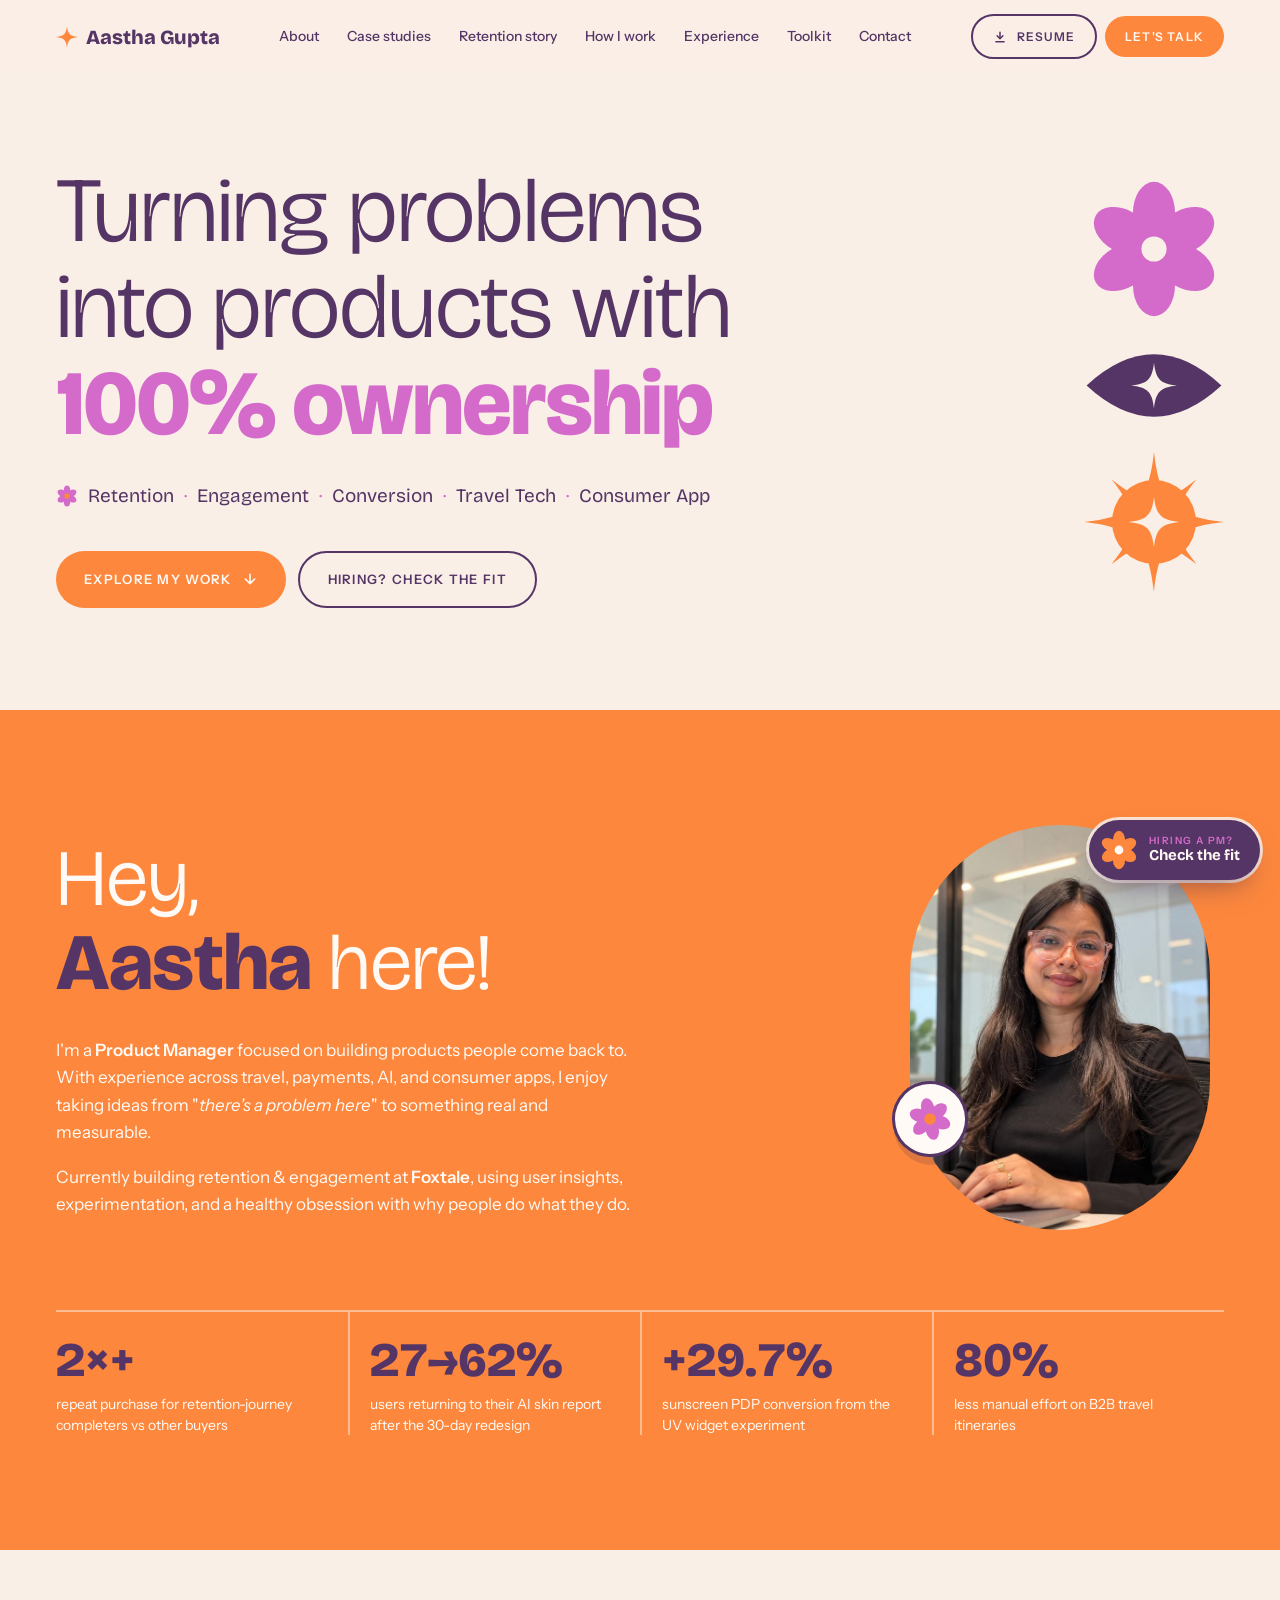
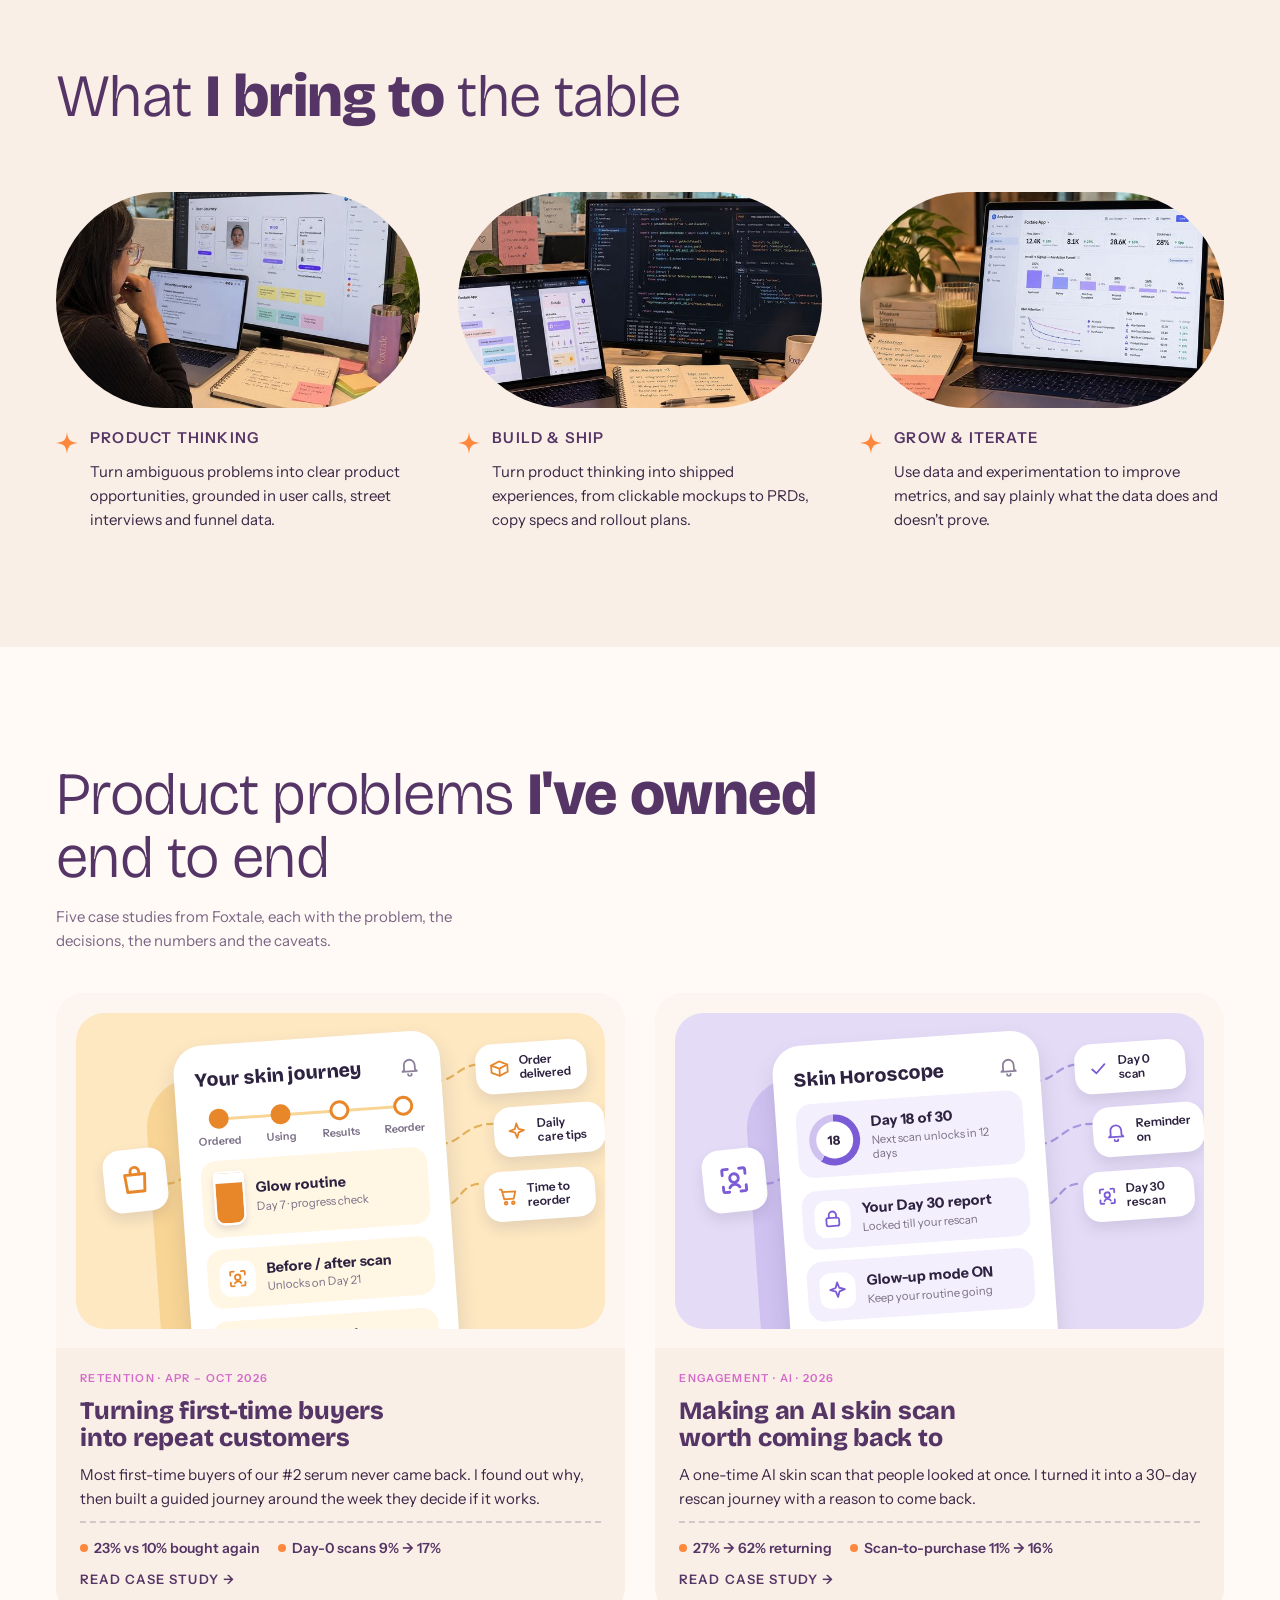
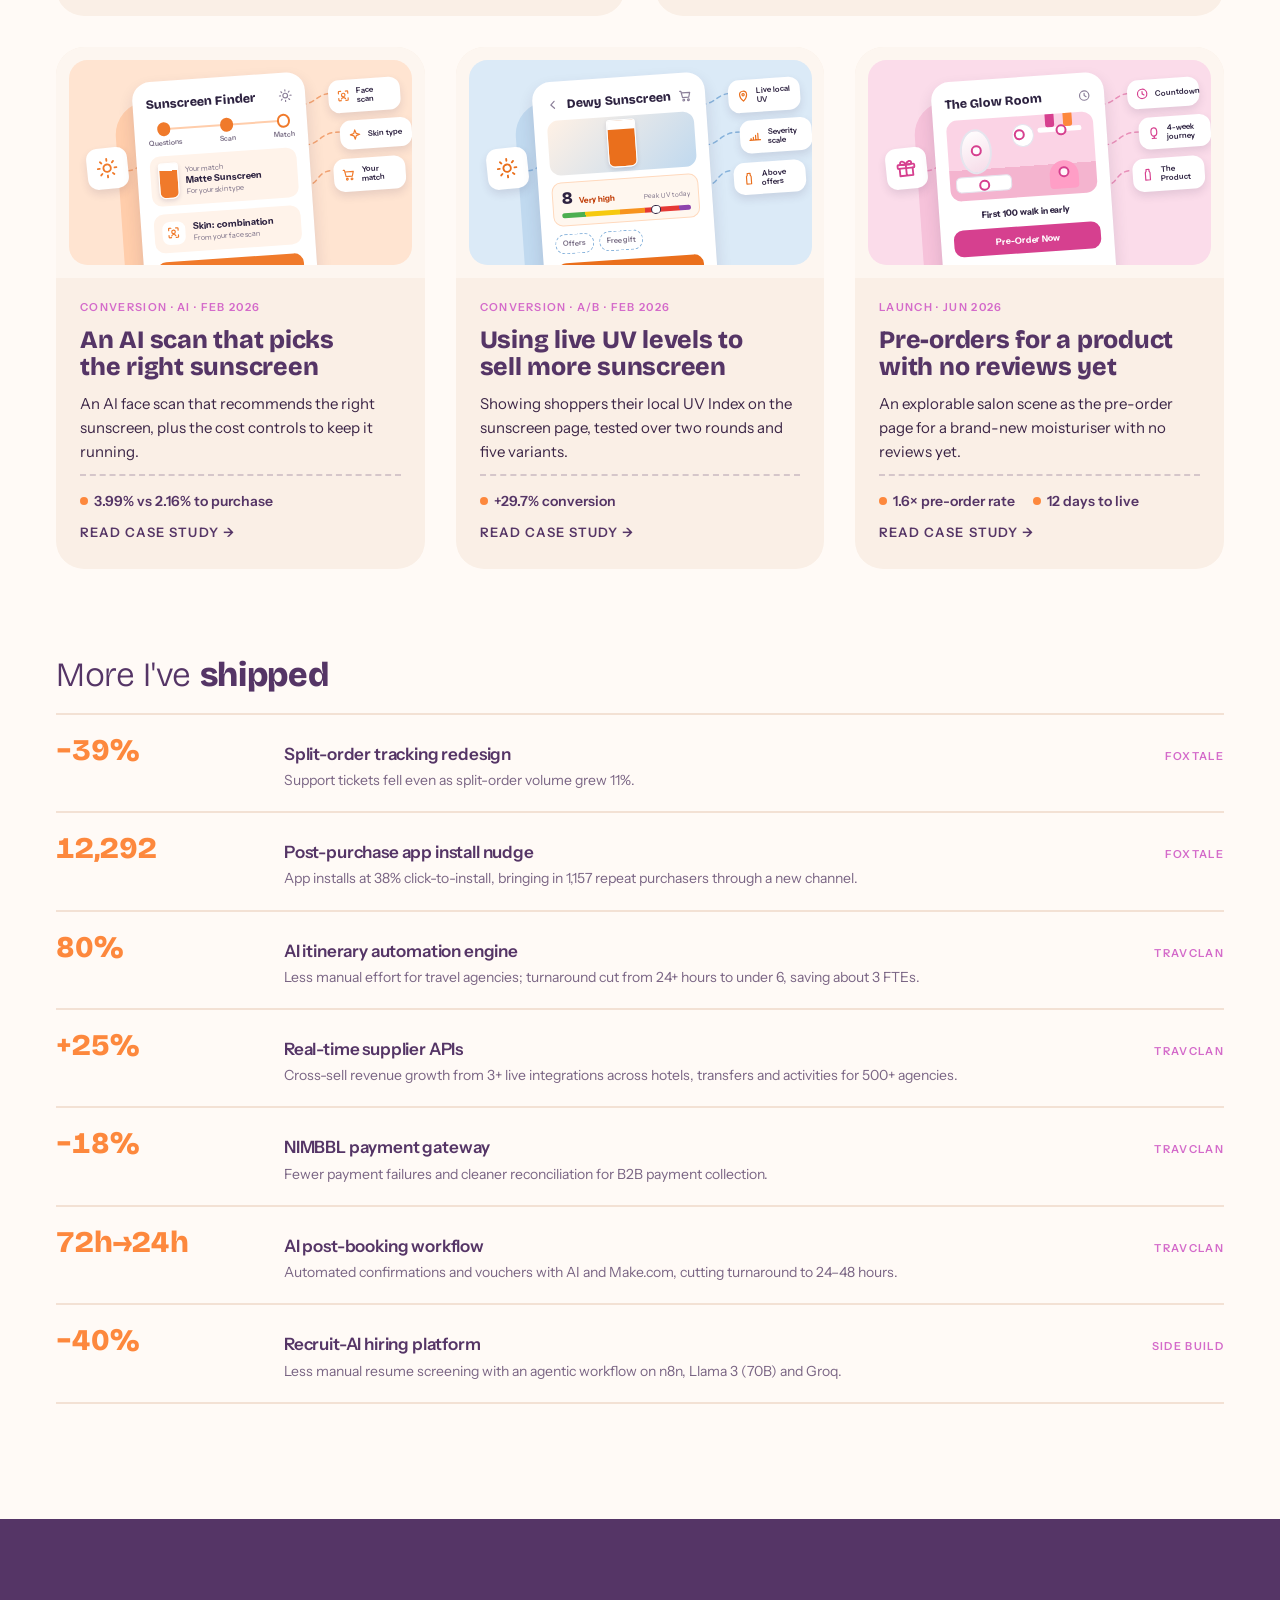
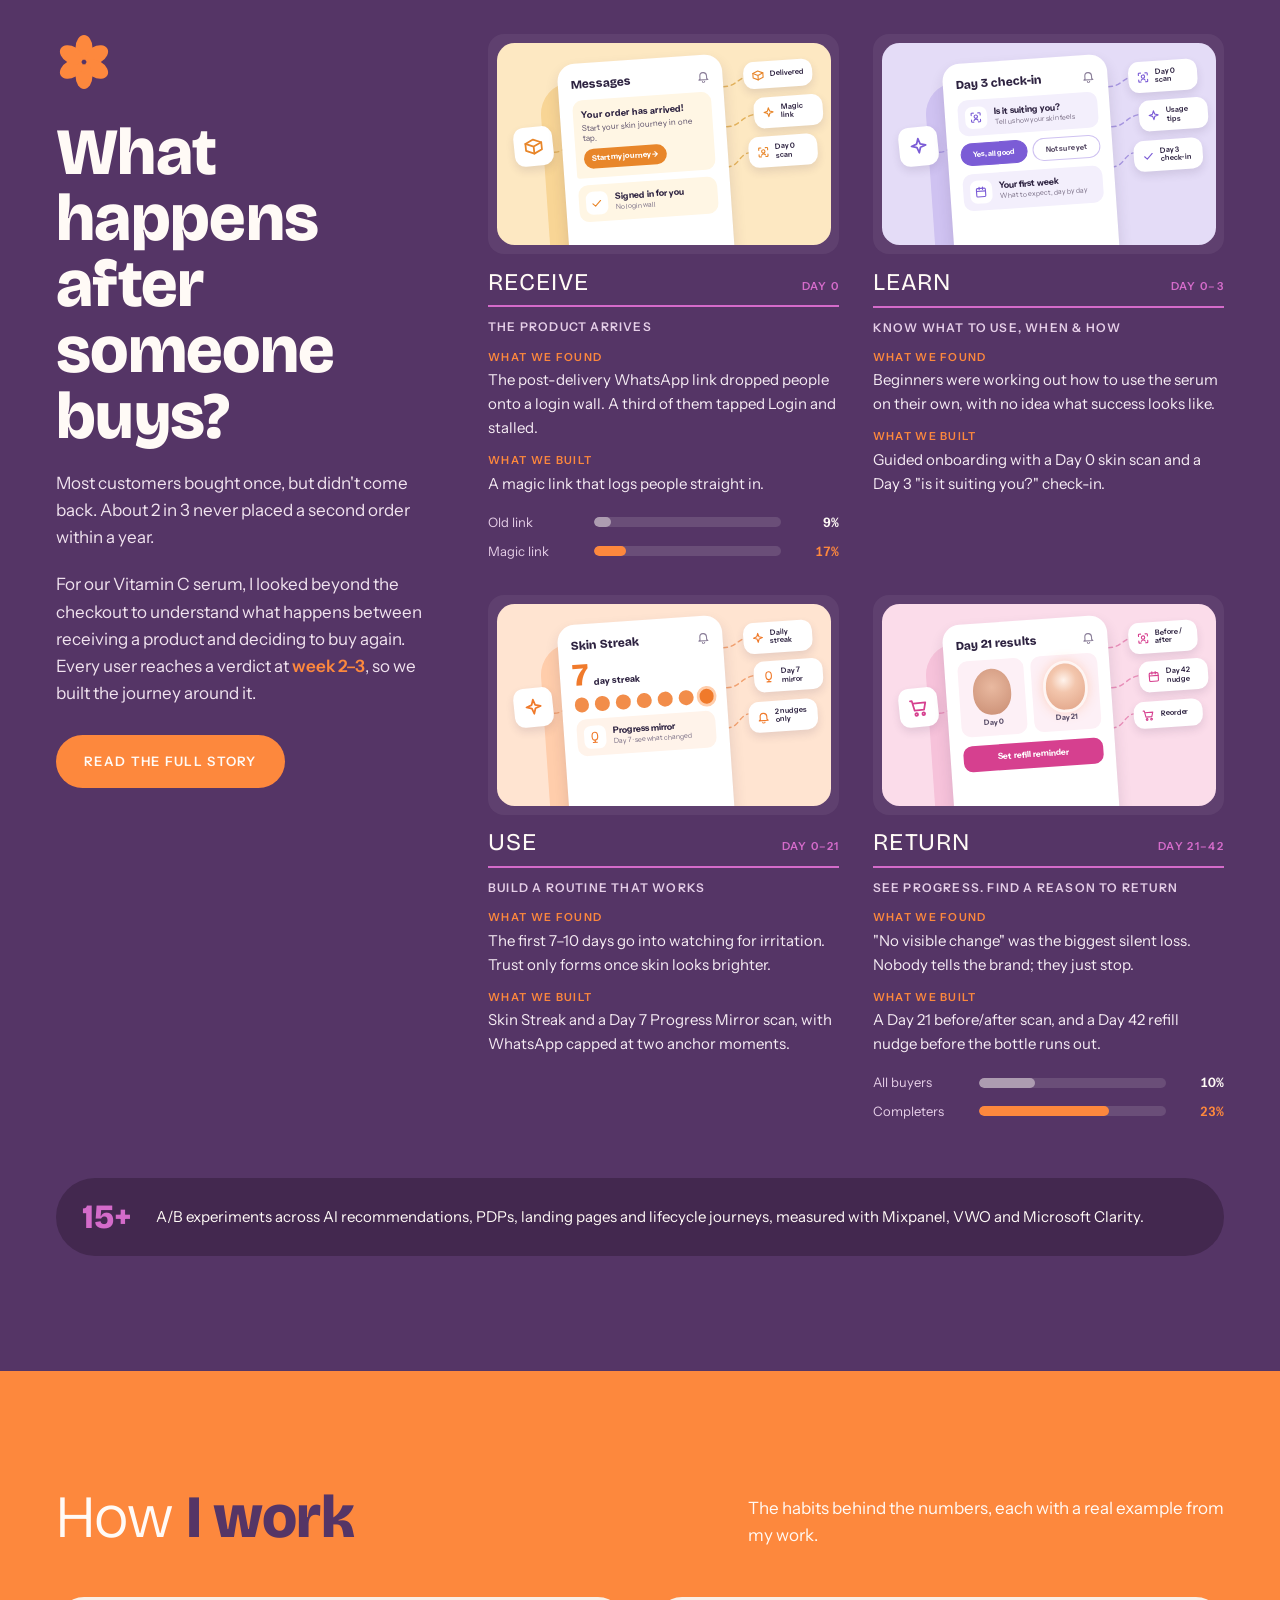
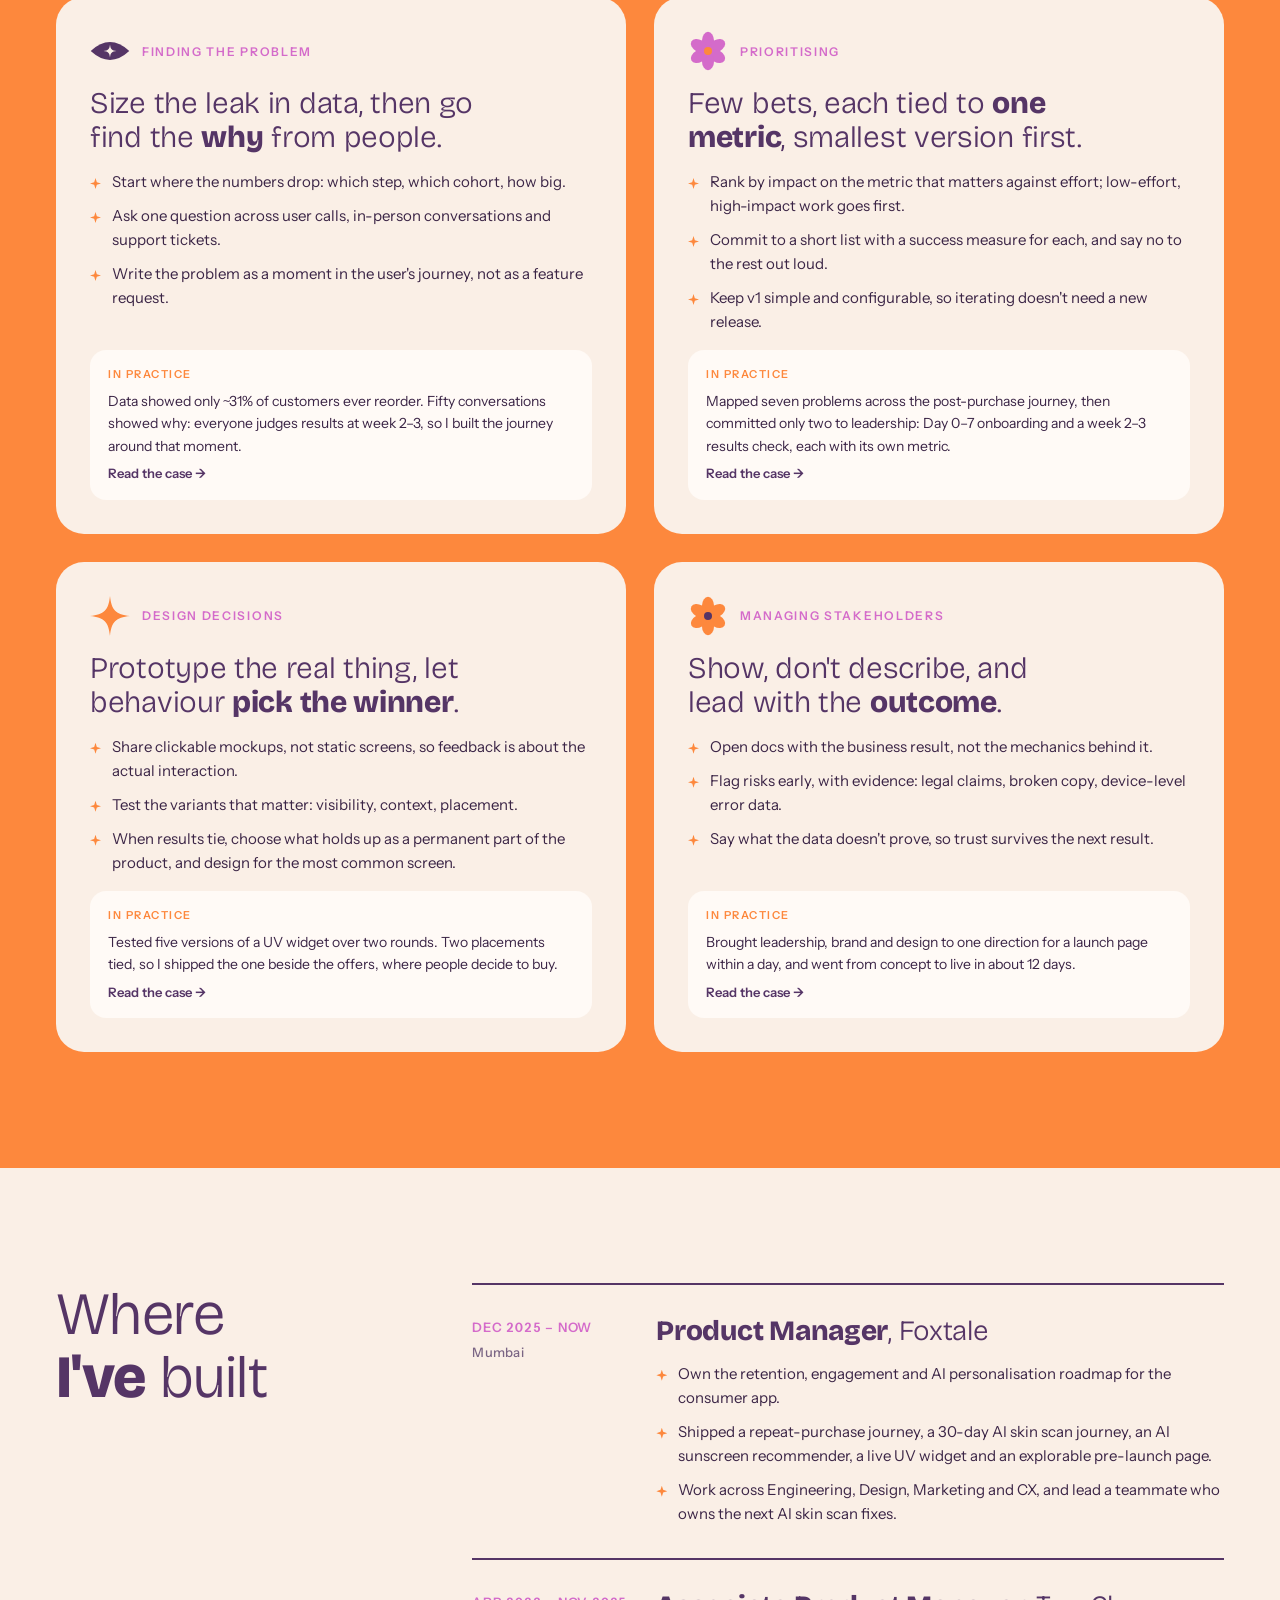
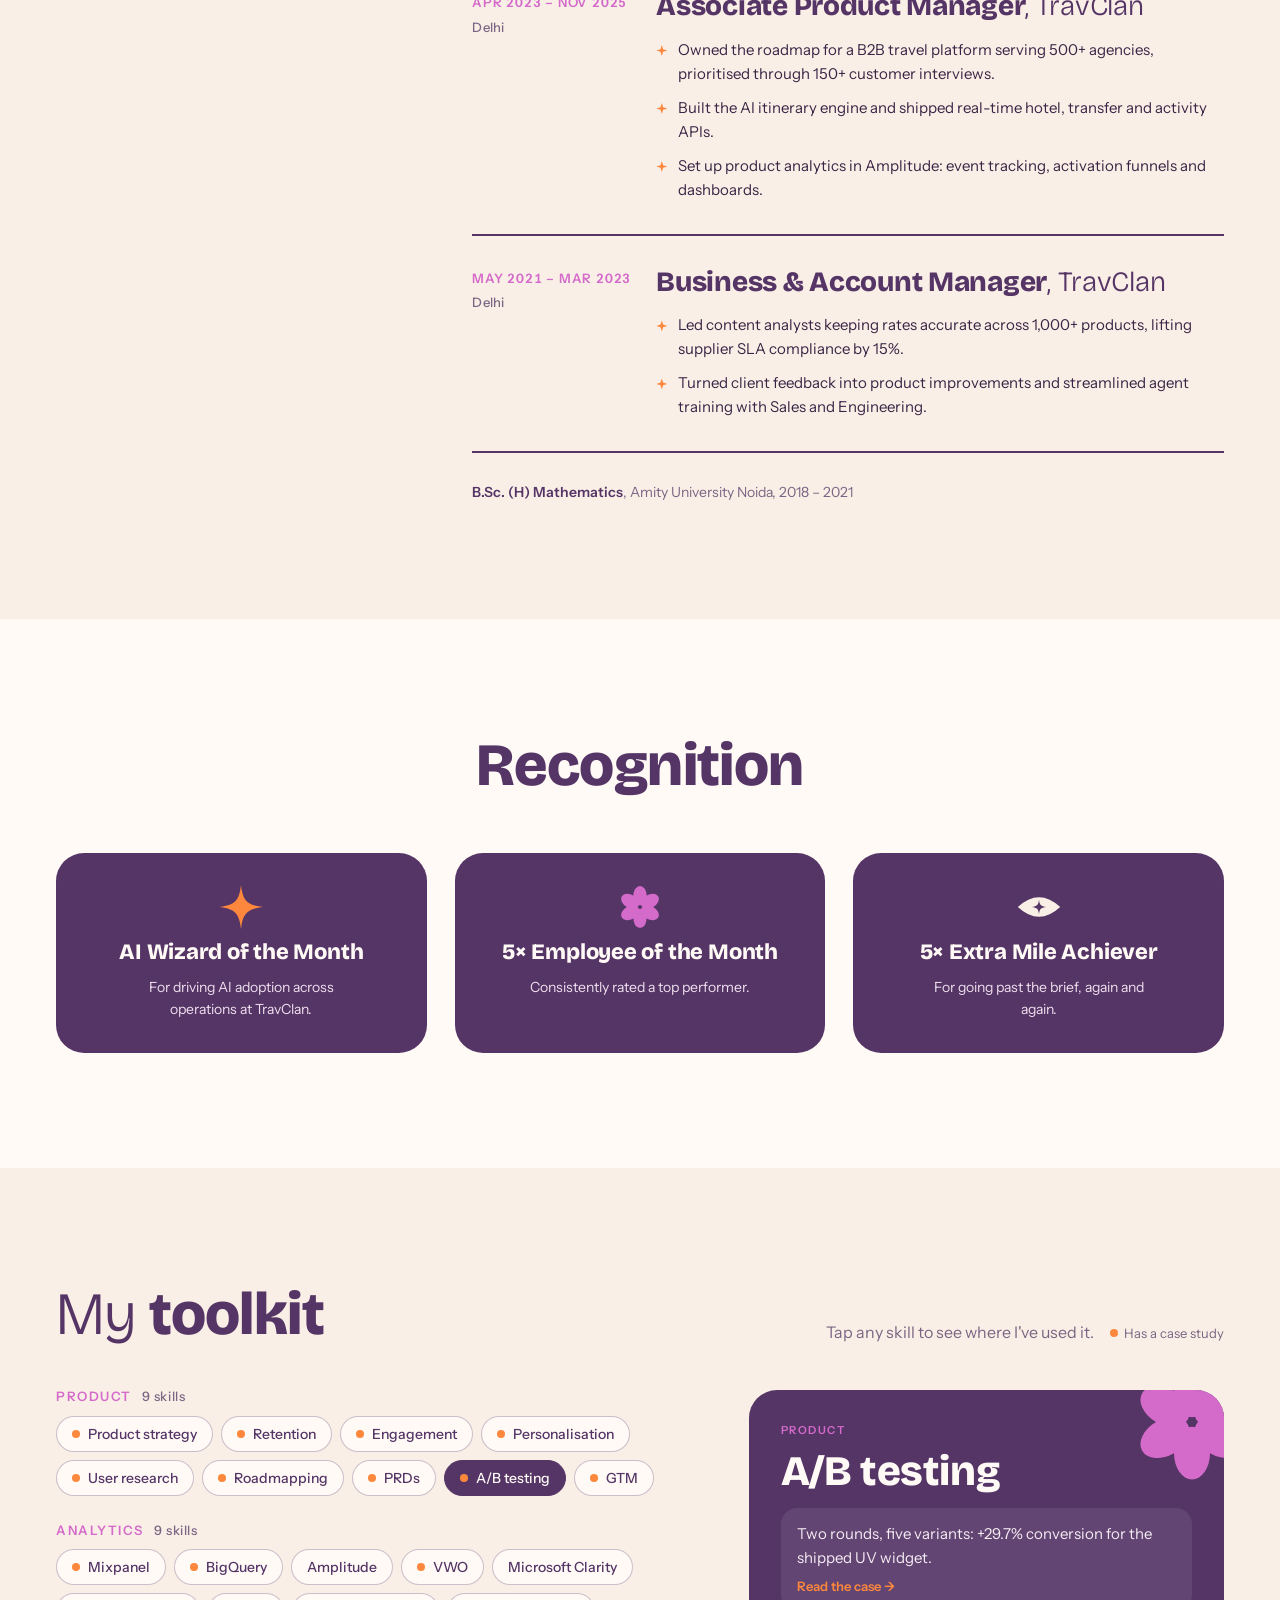
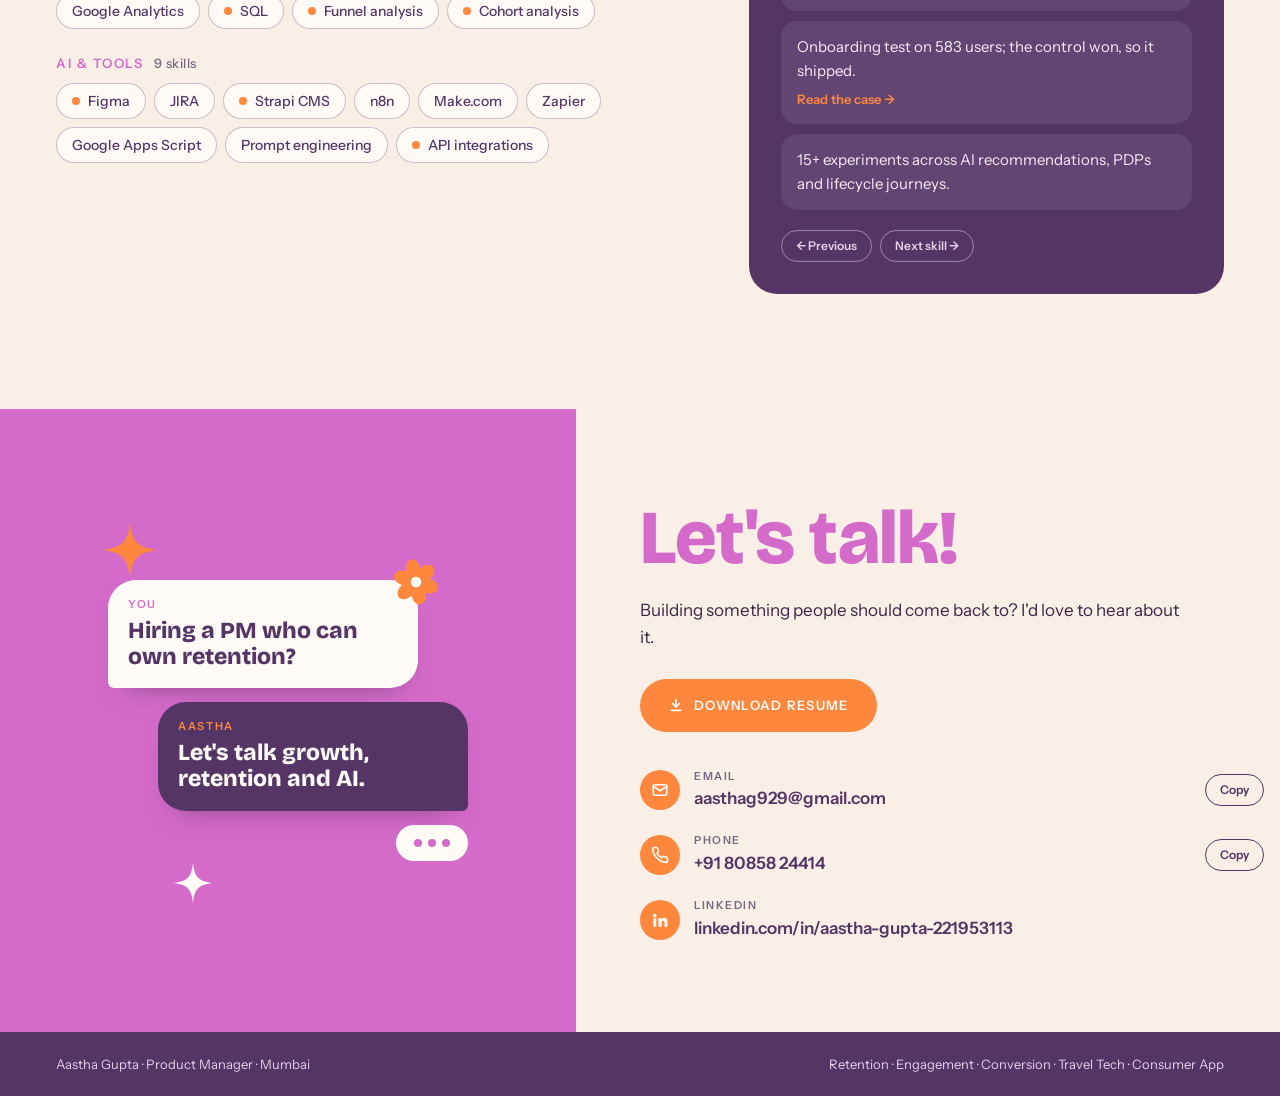
==== index.html @ 7d7a1ab9 "Add portfolio site Co-Authored-By: Claude Opus 5.5 <noreply@anthropic.com> Claude-Session: https://c" ====
<!doctype html>
<html lang="en">
<head>
<meta charset="utf-8">
<meta name="viewport" content="width=device-width, initial-scale=1, viewport-fit=cover">
<meta property="og:title" content="Aastha Gupta, Product Manager">
<meta property="og:description" content="Retention, engagement, conversion, travel tech and consumer apps. Case studies, how I work, and a fit check for recruiters.">
<meta property="og:image" content="img/aastha.jpg">
<link rel="icon" href="data:image/svg+xml,%3Csvg xmlns='http://www.w3.org/2000/svg' viewBox='0 0 100 100'%3E%3Cpath d='M50 0C54 36 64 46 100 50C64 54 54 64 50 100C46 64 36 54 0 50C36 46 46 36 50 0Z' fill='%23fd883d'/%3E%3C/svg%3E">
<style>:root{color-scheme:light;padding-top:env(safe-area-inset-top,0px);padding-bottom:env(safe-area-inset-bottom,0px)}body{margin:0;font:14px/1.5 system-ui,sans-serif}img{max-width:100%}[hidden]{display:none!important}</style>
<title>Aastha Gupta Portfolio</title>
<meta name="claude:viewport-fit-sides" content="cover">
<meta name="description" content="Aastha Gupta, Product Manager. Retention, engagement, conversion and travel tech.">
<link rel="preconnect" href="https://fonts.googleapis.com">
<link rel="preconnect" href="https://fonts.gstatic.com" crossorigin>
<link rel="stylesheet" href="https://fonts.googleapis.com/css2?family=Bricolage+Grotesque:opsz,wght@12..96,300;12..96,400;12..96,800&family=Instrument+Sans:ital,wght@0,400;0,500;0,600;1,400&display=swap">
<style>
/* Layout: Canva-faithful stacked colour bands (cream / orange / cream / plum / cream / orchid); case studies open as full pages routed on the hash */
:root{
  --cream:#faefe6;
  --cream-2:#f3e1d4;
  --plum:#553566;
  --plum-deep:#43284f;
  --orange:#fd883d;
  --orchid:#d46bca;
  --ink:#3b2546;
  --muted:#7a6584;
  --white:#fffaf6;
  --lilac:#e6cfe8;
  --display:"Bricolage Grotesque","Avenir Next","Segoe UI",system-ui,sans-serif;
  --body:"Instrument Sans","Helvetica Neue",Arial,system-ui,sans-serif;
  --wrap:1200px;
  /* radius scale: cards 28 · nested panels and media 16 · pills and buttons 999 */
  --r-card:28px;
  --r-inner:16px;
  --r-pill:999px;
  --gutter-l:max(16px, env(safe-area-inset-left, 0px));
  --gutter-r:max(16px, env(safe-area-inset-right, 0px));
  color-scheme:light;
}
*{box-sizing:border-box}
html{scroll-behavior:smooth}
body{background:var(--cream);color:var(--ink);font-family:var(--body);font-size:16px;line-height:1.6;-webkit-font-smoothing:antialiased}
img{display:block;max-width:100%}
a{color:inherit}
:focus-visible{outline:3px solid var(--orchid);outline-offset:3px;border-radius:6px}
h1,h2,h3,h4{font-family:var(--display);font-weight:300;line-height:1.05;margin:0;text-wrap:balance;letter-spacing:-.01em}
p{margin:0}
.wrap{max-width:var(--wrap);margin:0 auto;padding-left:var(--gutter-l);padding-right:var(--gutter-r)}
.band{padding-block:clamp(64px,9vw,120px)}
.h2{font-size:clamp(34px,5.2vw,60px);color:var(--plum)}
.h2 b{font-weight:800}

/* nav */
.topbar{position:sticky;top:env(safe-area-inset-top, 0px);z-index:30;background:rgba(250,239,230,.94);-webkit-backdrop-filter:blur(10px);backdrop-filter:blur(10px);transition:box-shadow .2s ease}
.topbar.scrolled{box-shadow:0 1px 0 rgba(85,53,102,.12),0 10px 24px -18px rgba(67,40,79,.45)}
body::before{content:"";position:fixed;inset:0 0 auto;height:env(safe-area-inset-top, 0px);z-index:31;background:var(--cream)}
[id]{scroll-margin-top:88px}
@media (max-width:1180px){[id]{scroll-margin-top:132px}.facts,.journey .intro{top:140px!important}}
.nav{display:flex;align-items:center;justify-content:space-between;gap:16px;padding-block:14px}
.nav-ctas{display:flex;align-items:center;gap:8px}
.logo,.nav-ctas .btn{white-space:nowrap}
@media (max-width:480px){.nav-ctas .dl-resume span{display:none}.nav-ctas .dl-resume{padding:10px 12px}}
.logo{font-family:var(--display);font-weight:800;font-size:20px;color:var(--plum);text-decoration:none;display:flex;align-items:center;gap:8px}
.logo svg{width:22px;height:22px}
.secnav{min-width:0}
.secnav ul{display:flex;gap:4px;list-style:none;margin:0;padding:0;font-size:14px;font-weight:500}
.secnav a{position:relative;display:block;padding:8px 12px;border-radius:var(--r-pill);text-decoration:none;color:var(--plum);white-space:nowrap;transition:background .2s,color .2s}
.secnav a:hover{background:rgba(85,53,102,.07)}
.secnav a.active{background:var(--plum);color:var(--white)}
@media (max-width:1180px){
  .nav{flex-wrap:wrap;row-gap:10px}
  .secnav{order:3;flex:1 0 100%;margin-inline:-4px;overflow-x:auto;scrollbar-width:none;-webkit-mask-image:linear-gradient(90deg,#000 88%,transparent);mask-image:linear-gradient(90deg,#000 88%,transparent)}
  .secnav::-webkit-scrollbar{display:none}
  .secnav ul{padding:0 24px 2px 4px;font-size:13px}
  .secnav a{padding:7px 12px;border:1.5px solid rgba(85,53,102,.18)}
  .secnav a.active{border-color:var(--plum)}
}
.btn{display:inline-flex;align-items:center;gap:10px;background:var(--orange);color:var(--white);text-decoration:none;font-weight:600;font-size:13px;letter-spacing:.1em;text-transform:uppercase;padding:16px 28px;border-radius:var(--r-pill);border:0;cursor:pointer;transition:transform .2s ease, background .2s ease}
.btn:hover{transform:translateY(-2px);background:#f27a2c}
.btn.sm{padding:11px 20px;font-size:12px}

/* hero */
.hero{display:grid;grid-template-columns:1fr auto;gap:40px;align-items:center;padding-block:clamp(40px,7vw,96px) clamp(56px,8vw,110px)}
.hero h1{font-size:clamp(44px,7.4vw,92px);color:var(--plum)}
.hero h1 .own{display:block;font-weight:800;color:var(--orchid);letter-spacing:-.02em}
.tagline{display:flex;align-items:center;gap:10px;flex-wrap:wrap;margin-top:28px;font-family:var(--display);font-size:clamp(15px,1.6vw,19px);color:var(--plum)}
.tagline svg{width:22px;height:22px;flex:none}
.tagline span+span::before{content:"·";margin-right:10px;color:var(--orchid)}
.hero .btn{margin-top:40px}
.shapes{display:flex;flex-direction:column;gap:22px;align-items:center}
.shapes svg{width:clamp(96px,11vw,140px);height:auto}
@media (prefers-reduced-motion:no-preference){
  .shapes .s1{animation:spin 24s linear infinite}
  .shapes .s2{animation:blink 6s ease-in-out infinite}
  .shapes .s3{animation:spin 30s linear infinite reverse}
}
@keyframes spin{to{transform:rotate(360deg)}}
@keyframes blink{0%,88%,100%{transform:scaleY(1)}92%{transform:scaleY(.12)}}

/* about (orange) */
.about{background:var(--orange);color:var(--white)}
.about-grid{display:grid;grid-template-columns:1.1fr .9fr;gap:clamp(32px,6vw,80px);align-items:center}
.about h2{font-size:clamp(46px,6.4vw,80px);color:var(--white)}
.about h2 b{font-weight:800;color:var(--plum)}
.about .copy{margin-top:32px;display:grid;gap:18px;font-size:17px;max-width:34em}
.about .copy strong{font-weight:600}
.portrait{position:relative;justify-self:center;width:min(100%,400px)}
.portrait img{width:100%;aspect-ratio:4/5.2;object-fit:cover;object-position:50% 30%;border-radius:999px / 46%}
.sticker{position:absolute;left:-22px;bottom:18%;width:92px;height:92px;background:var(--white);border:3px solid var(--plum);border-radius:50%;display:grid;place-items:center;transform:rotate(-12deg);box-shadow:0 8px 0 rgba(67,40,79,.18)}
.sticker svg{width:54px;height:54px}
.stats{margin-top:clamp(48px,7vw,80px);display:grid;grid-template-columns:repeat(4,1fr);border-top:2px solid rgba(255,250,246,.45)}
.stat{padding:24px 20px 0 0}
.stat+.stat{padding-left:20px;border-left:2px solid rgba(255,250,246,.45)}
.stat .n{font-family:var(--display);font-weight:800;font-size:clamp(30px,3.8vw,48px);color:var(--plum);line-height:1;font-variant-numeric:tabular-nums}
.stat p{margin-top:10px;font-size:14px;line-height:1.45;max-width:20em}

/* bring */
.bring .h2{margin-bottom:clamp(40px,6vw,64px)}
.trio{display:grid;grid-template-columns:repeat(3,1fr);gap:clamp(20px,3vw,40px)}
.trio figure{margin:0}
.trio img{width:100%;aspect-ratio:16/9.5;object-fit:cover;border-radius:var(--r-pill);transition:transform .3s ease}
.trio figure:hover img{transform:scale(1.03) rotate(-1deg)}
.trio figcaption{display:grid;grid-template-columns:22px 1fr;column-gap:12px;margin-top:22px}
.trio figcaption svg{width:22px;height:22px;margin-top:2px}
.trio h3{font-family:var(--body);font-weight:600;font-size:15px;letter-spacing:.08em;text-transform:uppercase;color:var(--plum)}
.trio p{grid-column:2;margin-top:6px;font-size:15px}

/* work */
.work{background:var(--white)}
.work-head{display:flex;flex-wrap:wrap;align-items:flex-end;justify-content:space-between;gap:16px 24px;margin-bottom:40px}
.work-head p{max-width:30em;color:var(--muted);font-size:15px}
.cases-grid{display:grid;grid-template-columns:repeat(6,1fr);gap:clamp(20px,2.4vw,32px)}
.ccard{grid-column:span 2;display:flex;flex-direction:column;background:var(--cream);border-radius:var(--r-card);overflow:hidden;text-decoration:none;color:var(--ink);transition:transform .25s ease, box-shadow .25s ease}
.ccard.lg{grid-column:span 3}
.ccard:hover{transform:translateY(-4px);box-shadow:0 14px 0 -4px var(--cream-2)}
.ccard:hover .more{color:var(--orange)}
.vis{position:relative;aspect-ratio:16/10;overflow:hidden}
.vis img{width:100%;height:100%;object-fit:cover}
.vis.solid{display:flex;flex-direction:column;justify-content:flex-end;padding:22px}
.vis.solid .big{font-family:var(--display);font-weight:800;font-size:clamp(48px,5.6vw,76px);line-height:.9;font-variant-numeric:tabular-nums}
.vis.solid .cap{font-size:13px;font-weight:600;letter-spacing:.06em;text-transform:uppercase;margin-top:8px}
.vis.solid > svg{position:absolute;right:-18px;top:-18px;width:130px;height:130px}
.v-plum{background:var(--plum);color:var(--white)} .v-plum .big{color:var(--orange)}
.v-orchid{background:var(--orchid);color:var(--white)} .v-orchid .big{color:var(--plum)}
.v-orange{background:var(--orange);color:var(--white)} .v-orange .big{color:var(--plum)}
.ccard .body{padding:22px 24px 26px;display:flex;flex-direction:column;gap:10px;flex:1}
.tag{align-self:flex-start;font-size:11px;font-weight:600;letter-spacing:.12em;text-transform:uppercase;color:var(--orchid)}
.ccard h3{font-size:25px;font-weight:800;color:var(--plum);line-height:1.1}
.ccard p{font-size:15px}
.result{margin-top:auto;padding-top:14px;border-top:2px dashed rgba(85,53,102,.22);display:flex;flex-wrap:wrap;gap:6px 18px;font-size:14px;font-weight:600;color:var(--plum)}
.result span{display:inline-flex;align-items:center;gap:6px}
.result span::before{content:"";width:8px;height:8px;border-radius:50%;background:var(--orange)}
.more{font-size:13px;font-weight:600;letter-spacing:.08em;text-transform:uppercase;color:var(--plum);transition:color .2s}

/* UV widget mock */
.uv{background:var(--white);color:var(--ink);border-radius:var(--r-inner);padding:16px 18px;width:min(100%,300px);box-shadow:0 10px 0 rgba(67,40,79,.18)}
.uv .top{display:flex;justify-content:space-between;align-items:baseline;font-size:11px;font-weight:600;letter-spacing:.1em;text-transform:uppercase;color:var(--muted)}
.uv .lvl{display:flex;align-items:baseline;gap:10px;margin-top:6px}
.uv .lvl b{font-family:var(--display);font-weight:800;font-size:44px;line-height:1;color:var(--plum)}
.uv .lvl span{font-weight:600;color:#c2410c}
.uv .scale{position:relative;margin-top:12px;height:8px;border-radius:var(--r-pill);background:linear-gradient(90deg,#4caf50 0 18%,#f6c90e 18% 45%,#f7931e 45% 64%,#e53935 64% 91%,#8e44ad 91%)}
.uv .scale i{position:absolute;top:-4px;left:calc(8/11*100%);width:16px;height:16px;margin-left:-8px;border-radius:50%;background:var(--white);border:3px solid var(--plum)}
.uv .ticks{display:flex;justify-content:space-between;margin-top:6px;font-size:10px;color:var(--muted)}
.uv .tip{margin-top:10px;font-size:12px;color:var(--ink)}
.vis.uvbox{display:grid;place-items:center;background:var(--orchid);padding:22px}

/* pastel app mockups (matches the Canva itinerary / payment images) */
.vis.mk{container-type:inline-size;background:#fdf6f0}
.mk .panel{position:absolute;inset:3.5cqw;border-radius:5cqw;background:var(--p);overflow:hidden}
.mk .blob{position:absolute;left:14cqw;top:10cqw;width:50cqw;height:60cqw;border-radius:9cqw;background:var(--p2);transform:rotate(-4deg)}
.mk .wires{position:absolute;inset:0;width:100%;height:100%}
.mk .wires path{fill:none;stroke:var(--p3);stroke-width:.4;stroke-dasharray:1.2 1.1;stroke-linecap:round}
.mk .phone{position:absolute;left:19cqw;top:4.5cqw;width:47cqw;height:64cqw;background:#fff;border-radius:5cqw;padding:4cqw 3.6cqw;box-shadow:0 2cqw 4cqw rgba(60,40,80,.14),0 .3cqw 0 rgba(60,40,80,.04);transform:rotate(-4deg);font-family:var(--body);color:#2d2240;font-size:2.4cqw;line-height:1.25;text-align:left}
.mk .side{position:absolute;left:5cqw;top:24cqw;width:11cqw;height:11cqw;border-radius:3cqw;background:#fff;display:grid;place-items:center;color:var(--acc);box-shadow:0 1.2cqw 2.4cqw rgba(60,40,80,.12);transform:rotate(-6deg)}
.mk .side .i{width:55%;height:55%}
.mk .flo{position:absolute;left:71cqw;top:5cqw;display:grid;gap:2.4cqw;transform:rotate(-4deg)}
.mk .tl{width:19.5cqw;background:#fff;border-radius:3cqw;padding:2cqw 2.2cqw;display:flex;align-items:center;gap:1.6cqw;font-size:2.1cqw;font-weight:600;line-height:1.15;color:#2d2240;box-shadow:0 1.2cqw 2.4cqw rgba(60,40,80,.12)}
.mk .tl:nth-child(2){margin-left:2.4cqw}
.mk .tl .i{width:3.8cqw;height:3.8cqw;color:var(--acc);flex:none}
.i{fill:none;stroke:currentColor;stroke-width:2;stroke-linecap:round;stroke-linejoin:round}
.mk .top{display:flex;justify-content:space-between;align-items:center;font-family:var(--display);font-weight:800;font-size:3.4cqw;color:#2d2240}
.mk .top .i{width:3.8cqw;height:3.8cqw;color:#8b7f99}
.mk .row{display:flex;align-items:center;gap:2cqw;margin-top:2.2cqw;padding:2cqw;border-radius:2.8cqw;background:var(--soft)}
.mk .ib{width:6.4cqw;height:6.4cqw;border-radius:2cqw;background:#fff;display:grid;place-items:center;color:var(--acc);flex:none}
.mk .ib .i{width:60%;height:60%}
.mk .row b{display:block;font-size:2.5cqw}
.mk .row small{display:block;font-size:2cqw;color:#7a6f86;margin-top:.3cqw}
.mk .cta{margin-top:2.6cqw;background:var(--acc);color:#fff;border-radius:2.6cqw;padding:2.2cqw;text-align:center;font-weight:700;font-size:2.4cqw}
.mk .ring{width:9cqw;height:9cqw;border-radius:50%;background:conic-gradient(var(--acc) 0 60%,var(--p2) 60% 100%);display:grid;place-items:center;flex:none}
.mk .ring span{width:6.6cqw;height:6.6cqw;border-radius:50%;background:#fff;display:grid;place-items:center;font-weight:800;font-size:2.2cqw}
.mk .stepper{position:relative;display:flex;justify-content:space-between;margin-top:3cqw}
.mk .stepper::before{content:"";position:absolute;left:4cqw;right:4cqw;top:1.6cqw;height:.5cqw;background:var(--p2)}
.mk .st{position:relative;display:grid;justify-items:center;gap:.9cqw;font-size:1.9cqw;font-weight:600;color:#7a6f86}
.mk .st i{width:3.6cqw;height:3.6cqw;border-radius:50%;border:.55cqw solid var(--acc);background:#fff}
.mk .st.done i{background:var(--acc)}
.mk .tube{width:5.4cqw;height:9.6cqw;border-radius:.9cqw .9cqw 1.8cqw 1.8cqw;background:linear-gradient(#fff 0 20%,var(--acc) 20%);border:.4cqw solid #fff;box-shadow:0 .6cqw 1.2cqw rgba(60,40,80,.15);flex:none}
.mk .tube.lg{width:8cqw;height:13cqw}
.mk .pimg{margin-top:2.2cqw;height:15cqw;border-radius:3cqw;background:linear-gradient(135deg,var(--soft),var(--p2));display:grid;place-items:center}
.mk .uvs{margin-top:2cqw;padding:2cqw 2.2cqw;border-radius:2.6cqw;background:#fff7ef;border:.3cqw solid #ffd9bd}
.mk .uvs .l{display:flex;align-items:baseline;gap:1.6cqw}
.mk .uvs .l b{font-family:var(--display);font-weight:800;font-size:4.6cqw;line-height:1;color:#2d2240}
.mk .uvs .l span{font-weight:700;font-size:2.2cqw;color:#c2410c}
.mk .uvs .l small{margin-left:auto;font-size:1.8cqw;color:#7a6f86}
.mk .uvs .bar{position:relative;margin-top:1.6cqw;height:1.2cqw;border-radius:var(--r-pill);background:linear-gradient(90deg,#4caf50 0 18%,#f6c90e 18% 45%,#f7931e 45% 64%,#e53935 64% 91%,#8e44ad 91%)}
.mk .uvs .bar i{position:absolute;top:-.7cqw;left:72.7%;width:2.6cqw;height:2.6cqw;margin-left:-1.3cqw;border-radius:50%;background:#fff;border:.5cqw solid #2d2240}
.mk .offer{margin-top:2cqw;display:flex;gap:1.4cqw;font-size:2cqw;font-weight:600}
.mk .offer span{padding:1.2cqw 1.8cqw;border-radius:var(--r-pill);border:.3cqw dashed var(--p3);color:#7a6f86}
.mk .room{position:relative;margin-top:2.4cqw;height:22cqw;border-radius:3cqw;background:linear-gradient(#fbd3e5 0 62%,#f4b4cf 62%);overflow:hidden}
.mk .room .mir{position:absolute;left:8%;top:12%;width:22%;height:56%;border-radius:50%;background:linear-gradient(160deg,#fff,#f6dbe8);border:.6cqw solid #e5e5ee}
.mk .room .van{position:absolute;left:4%;bottom:10%;width:38%;height:20%;border-radius:1.4cqw;background:#fff;border:.4cqw solid #e5e5ee}
.mk .room .chair{position:absolute;right:12%;bottom:8%;width:20%;height:34%;border-radius:4cqw 4cqw 1cqw 1cqw;background:#ff9ec6}
.mk .room .shelf{position:absolute;right:8%;top:16%;width:30%;height:1.2cqw;border-radius:var(--r-pill);background:#fff}
.mk .room .shelf::before,.mk .room .shelf::after{content:"";position:absolute;bottom:1.2cqw;width:2.4cqw;height:4.2cqw;border-radius:.6cqw;background:var(--acc)}
.mk .room .shelf::before{left:18%}.mk .room .shelf::after{left:58%;background:#fd883d}
.mk .room .clock{position:absolute;left:44%;top:10%;width:6cqw;height:6cqw;border-radius:50%;background:#fff;border:.5cqw solid #e5e5ee}
.mk .hs{position:absolute;width:3cqw;height:3cqw;margin:-1.5cqw 0 0 -1.5cqw;border-radius:50%;background:rgba(255,255,255,.9);border:.6cqw solid var(--acc)}
@media (prefers-reduced-motion:no-preference){.mk .hs{animation:pulse 2.2s ease-out infinite}.mk .hs:nth-of-type(2n){animation-delay:.7s}}
@keyframes pulse{0%{box-shadow:0 0 0 0 rgba(214,64,143,.5)}70%{box-shadow:0 0 0 2.4cqw rgba(214,64,143,0)}100%{box-shadow:0 0 0 0 rgba(214,64,143,0)}}
.mk .note{margin-top:2.2cqw;text-align:center;font-weight:700;font-size:2.4cqw;color:#2d2240}
.mk-lav{--p:#e4dcf7;--p2:#cfc2f1;--p3:#a796e0;--soft:#f3effc;--acc:#7b5cd6}
.mk-peach{--p:#ffe4d1;--p2:#ffcdab;--p3:#f2a271;--soft:#fff3ea;--acc:#f07a2b}
.mk-sky{--p:#dbeaf7;--p2:#c0d9ef;--p3:#86b2db;--soft:#fff1e5;--acc:#ea6f1c}
.mk-sun{--p:#fde8c2;--p2:#f8d595;--p3:#e3b25c;--soft:#fff6e4;--acc:#e8862a}
.mk-pink{--p:#fbdcea;--p2:#f6c2da;--p3:#e98fb9;--soft:#fdf0f6;--acc:#d6408f}

/* shipped list */
.ship{margin-top:clamp(56px,7vw,88px)}
.ship h3{font-size:clamp(26px,3vw,34px);color:var(--plum);margin-bottom:20px}
.ship h3 b{font-weight:800}
.ship ul{list-style:none;margin:0;padding:0}
.ship li{display:grid;grid-template-columns:minmax(150px,200px) minmax(0,1fr) auto;gap:8px 28px;align-items:baseline;padding-block:20px;border-top:2px solid var(--cream-2)}
.ship li:last-child{border-bottom:2px solid var(--cream-2)}
.ship .m{font-family:var(--display);font-weight:800;font-size:30px;color:var(--orange);line-height:1;font-variant-numeric:tabular-nums}
.ship h4{font-family:var(--body);font-weight:600;font-size:17px;color:var(--plum);line-height:1.3}
.ship li p{font-size:14px;color:var(--muted);margin-top:4px}
.ship .co{font-size:11px;font-weight:600;letter-spacing:.12em;text-transform:uppercase;color:var(--orchid);white-space:nowrap}

/* journey (plum) */
.journey{background:var(--plum);color:var(--white)}
.journey-grid{display:grid;grid-template-columns:.8fr 1.6fr;gap:clamp(32px,5vw,72px);align-items:start}
.journey .intro{position:sticky;top:100px}
.journey .intro > svg{width:56px;height:56px;margin-bottom:22px}
.journey h2{font-size:clamp(40px,5.4vw,66px);font-weight:800;color:var(--white);line-height:1}
.journey .intro p{margin-top:20px;font-size:17px;max-width:24em;color:#f1e3ef}
.journey .intro p strong{color:var(--orange);font-weight:600}
.journey .intro .btn{margin-top:28px}
.stages{display:grid;grid-template-columns:1fr 1fr;gap:clamp(24px,2.6vw,36px)}
.stage img{width:100%;aspect-ratio:16/10;object-fit:cover;border-radius:var(--r-inner)}
.stage .lbl{margin-top:16px;padding-bottom:10px;border-bottom:2px solid var(--orchid);display:flex;justify-content:space-between;align-items:baseline;gap:10px}
.stage .lbl h3{font-size:24px;font-weight:400;letter-spacing:.04em;text-transform:uppercase;color:var(--white)}
.stage .lbl small{font-size:11px;font-weight:600;letter-spacing:.12em;text-transform:uppercase;color:var(--orchid)}
.stage .sub{margin-top:10px;font-size:12px;font-weight:600;letter-spacing:.1em;text-transform:uppercase;color:var(--lilac)}
.stage .found,.stage .what{margin-top:12px;font-size:15px;color:#f6ecf4}
.stage .found b,.stage .what b{display:block;font-size:11px;font-weight:600;letter-spacing:.12em;text-transform:uppercase;color:var(--orange);margin-bottom:2px}
.bars{margin-top:16px;display:grid;gap:8px;font-size:13px;font-variant-numeric:tabular-nums}
.bar{display:grid;grid-template-columns:96px 1fr 48px;align-items:center;gap:10px}
.bar .track{height:10px;border-radius:var(--r-pill);background:rgba(255,250,246,.12);overflow:hidden}
.bar .fill{height:100%;border-radius:var(--r-pill);background:rgba(255,250,246,.45)}
.bar.after .fill{background:var(--orange)}
.bar .v{text-align:right;font-weight:600}
.bar.after .v{color:var(--orange)}
.bar .k{color:var(--lilac)}
.labline{margin-top:clamp(40px,5vw,56px);display:flex;flex-wrap:wrap;align-items:center;gap:14px 24px;padding:22px 26px;border-radius:var(--r-pill);background:var(--plum-deep)}
.labline .n{font-family:var(--display);font-weight:800;font-size:34px;color:var(--orchid);line-height:1}
.labline p{flex:1;min-width:220px;font-size:15px}

/* how I work */
.how{background:var(--orange)}
.how .h2{color:var(--white)}
.how .h2 b{color:var(--plum)}
.how-head{display:flex;flex-wrap:wrap;align-items:flex-end;justify-content:space-between;gap:12px 24px;margin-bottom:clamp(32px,4vw,48px)}
.how-head p{color:var(--white);font-size:17px;max-width:28em}
.how-grid{display:grid;grid-template-columns:repeat(2,minmax(0,1fr));gap:clamp(16px,2.4vw,28px)}
.hw{background:var(--cream);border-radius:var(--r-card);padding:clamp(22px,3vw,34px);display:flex;flex-direction:column;gap:16px}
.hw-top{display:flex;align-items:center;gap:12px;font-size:12px;font-weight:600;letter-spacing:.14em;text-transform:uppercase;color:var(--orchid)}
.hw-top svg{width:40px;height:40px;flex:none}
.hw h3{font-size:clamp(24px,2.5vw,30px);color:var(--plum);line-height:1.12}
.hw h3 b{font-weight:800}
.hw ul.spark{margin:0}
.hw ul.spark li{font-size:15px}
.hw-ex{margin-top:auto;background:var(--white);border-radius:var(--r-inner);padding:16px 18px;display:grid;gap:6px}
.hw-ex small{font-size:11px;font-weight:600;letter-spacing:.14em;text-transform:uppercase;color:var(--orange)}
.hw-ex p{font-size:14px}
.hw-ex a{font-size:13px;font-weight:600;color:var(--plum);text-decoration:none}
.hw-ex a:hover{color:var(--orange)}
@media (max-width:720px){.how-grid{grid-template-columns:1fr}}

/* experience */
.exp-grid{display:grid;grid-template-columns:.75fr 1.6fr;gap:clamp(32px,5vw,72px)}
.ladder{margin-top:28px;display:grid;gap:10px}
.ladder div{display:flex;align-items:center;gap:12px;font-family:var(--display);font-size:18px;color:var(--plum)}
.ladder div::before{content:"";width:12px;height:12px;border-radius:50%;border:2px solid var(--orchid);flex:none}
.ladder div:last-of-type::before{background:var(--orchid)}
.ladder p{margin-top:6px;font-size:14px;color:var(--muted)}
.role{display:grid;grid-template-columns:160px 1fr;gap:24px;padding-block:32px;border-top:2px solid var(--plum)}
.role:last-child{border-bottom:2px solid var(--plum)}
.role .when{font-size:13px;font-weight:600;letter-spacing:.06em;text-transform:uppercase;color:var(--orchid);font-variant-numeric:tabular-nums}
.role .when span{display:block;color:var(--muted);font-weight:500;letter-spacing:.02em;text-transform:none;margin-top:4px}
.role h3{font-size:28px;color:var(--plum)}
.role h3 b{font-weight:800}
ul.spark{margin:16px 0 0;padding:0;list-style:none;display:grid;gap:10px}
ul.spark li{position:relative;padding-left:22px;font-size:15px;max-width:64ch}
ul.spark li::before{content:"";position:absolute;left:0;top:.5em;width:11px;height:11px;background:var(--orange);clip-path:polygon(50% 0,62% 38%,100% 50%,62% 62%,50% 100%,38% 62%,0 50%,38% 38%)}
.edu{margin-top:28px;font-size:14px;color:var(--muted)}
.edu b{color:var(--plum);font-weight:600}

/* recognition */
.recog{background:var(--white)}
.recog .h2{text-align:center;font-weight:800;margin-bottom:clamp(40px,5vw,56px)}
.awards{display:grid;grid-template-columns:repeat(3,1fr);gap:clamp(16px,2.4vw,28px)}
.award{background:var(--plum);color:var(--white);border-radius:var(--r-card);padding:32px 26px;text-align:center;display:flex;flex-direction:column;align-items:center;gap:12px}
.award svg{width:44px;height:44px}
.award h3{font-weight:800;font-size:22px;color:var(--white)}
.award p{font-size:14px;color:#efe0ee;max-width:26ch}

/* toolkit */
.tools{display:grid;grid-template-columns:repeat(3,1fr);gap:clamp(24px,3vw,40px);margin-top:clamp(36px,5vw,56px)}
.tools h3{font-family:var(--body);font-size:13px;font-weight:600;letter-spacing:.12em;text-transform:uppercase;color:var(--orchid);margin-bottom:14px}
.pills{display:flex;flex-wrap:wrap;gap:8px}
.pills span{font-size:14px;padding:7px 14px;border-radius:var(--r-pill);border:1.5px solid rgba(85,53,102,.35);color:var(--plum);background:var(--white)}

/* fit check */
.fab{position:fixed;right:calc(20px + env(safe-area-inset-right, 0px));bottom:calc(20px + env(safe-area-inset-bottom, 0px));z-index:40;display:flex;align-items:center;gap:10px;padding:10px 20px 10px 10px;border:0;border-radius:var(--r-pill);background:var(--plum);color:var(--white);font:700 15px/1.15 var(--display);text-align:left;cursor:pointer;box-shadow:0 14px 30px -12px rgba(67,40,79,.6),0 0 0 3px rgba(250,239,230,.9);transition:transform .2s ease,opacity .2s ease}
.fab:hover{transform:translateY(-3px)}
.fab svg{width:40px;height:40px;flex:none}
.fab small{display:block;font:600 10px/1.2 var(--body);letter-spacing:.14em;text-transform:uppercase;color:var(--orchid)}
@media (prefers-reduced-motion:no-preference){.fab svg{animation:spin 18s linear infinite}}
body.drawer-open .fab{opacity:0;pointer-events:none}
.scrim{position:fixed;inset:0;z-index:48;background:rgba(53,30,64,.45);opacity:0;transition:opacity .25s ease}
.scrim.on{opacity:1}
.drawer{position:fixed;top:0;right:0;bottom:0;z-index:50;width:min(580px,100vw);background:var(--white);display:flex;flex-direction:column;box-shadow:-24px 0 60px -30px rgba(53,30,64,.6);transform:translateX(104%);visibility:hidden;transition:transform .32s cubic-bezier(.2,.8,.2,1),visibility 0s linear .32s}
.drawer.open{transform:none;visibility:visible;transition:transform .32s cubic-bezier(.2,.8,.2,1),visibility 0s}
.drawer-head{display:flex;justify-content:space-between;align-items:flex-start;gap:16px;padding:calc(20px + env(safe-area-inset-top, 0px)) calc(24px + env(safe-area-inset-right, 0px)) 18px 24px;background:var(--plum);color:var(--white)}
.d-eyebrow{font-size:11px;font-weight:600;letter-spacing:.14em;text-transform:uppercase;color:var(--orchid)}
.drawer-head h2{margin-top:6px;font-size:clamp(26px,4vw,34px);color:var(--white)}
.drawer-head h2 b{font-weight:800;color:var(--orange)}
.d-close{flex:none;width:42px;height:42px;border-radius:50%;border:1.5px solid rgba(230,207,232,.5);background:transparent;color:var(--white);display:grid;place-items:center;cursor:pointer}
.d-close:hover{background:rgba(255,250,246,.12)}
.drawer-body{flex:1;overflow-y:auto;overscroll-behavior:contain;padding:22px calc(24px + env(safe-area-inset-right, 0px)) calc(28px + env(safe-area-inset-bottom, 0px)) 24px;display:grid;gap:0;align-content:start}
.drawer .lead{font-size:16px;max-width:none}
.drawer .res{margin-top:24px}
@media (max-width:520px){.fab{padding:8px 16px 8px 8px;font-size:14px}.fab svg{width:34px;height:34px}}
.samples{margin-top:26px}
.samples small{display:block;font-size:11px;font-weight:600;letter-spacing:.14em;text-transform:uppercase;color:var(--muted);margin-bottom:10px}
.samples div{display:flex;flex-wrap:wrap;gap:8px}
.chip{font:600 13px/1 var(--body);padding:10px 15px;border-radius:var(--r-pill);border:2px solid var(--plum);background:transparent;color:var(--plum);cursor:pointer;transition:background .2s,color .2s}
.chip:hover{background:var(--cream)}
.chip[aria-pressed="true"]{background:var(--plum);color:var(--white)}
.drawer label.lbl{display:block;margin-top:24px;font-size:11px;font-weight:600;letter-spacing:.14em;text-transform:uppercase;color:var(--muted)}
.drawer textarea{display:block;width:100%;min-height:180px;margin-top:10px;padding:16px 18px;border:2px solid var(--cream-2);border-radius:var(--r-inner);background:var(--cream);color:var(--ink);font:15px/1.55 var(--body);resize:vertical}
.drawer textarea:focus{outline:none;border-color:var(--orchid)}
.fit-actions{display:flex;flex-wrap:wrap;gap:12px;align-items:center;margin-top:14px}
.btn-ghost{background:transparent;color:var(--plum);border:2px solid var(--plum)}
.btn-ghost:hover{background:var(--plum);color:var(--white)}
.fit-note{font-size:13px;color:var(--muted)}
.res{background:var(--cream);border-radius:var(--r-card);padding:clamp(22px,3vw,34px);display:grid;gap:22px;min-width:0}
.res-top{display:grid;gap:12px}
.res-top .for{font-size:12px;font-weight:600;letter-spacing:.12em;text-transform:uppercase;color:var(--orchid)}
.verdict{display:flex;flex-wrap:wrap;align-items:baseline;gap:6px 16px}
.verdict b{font-family:var(--display);font-weight:800;font-size:clamp(38px,4.6vw,56px);line-height:1;color:var(--plum);font-variant-numeric:tabular-nums}
.verdict span{font-family:var(--display);font-weight:800;font-size:clamp(20px,2.2vw,26px);color:var(--orange)}
.meter{height:12px;border-radius:var(--r-pill);background:var(--cream-2);overflow:hidden}
.meter i{display:block;height:100%;border-radius:var(--r-pill);background:linear-gradient(90deg,var(--orchid),var(--orange));transition:width .5s ease}
.facts-row{display:flex;flex-wrap:wrap;gap:8px}
.facts-row span{font-size:13px;padding:7px 12px;border-radius:var(--r-pill);background:var(--white);color:var(--plum)}
.facts-row span.ok::before{content:"✓ ";color:#2f8f4e;font-weight:700}
.facts-row span.warn::before{content:"! ";color:var(--orange);font-weight:800}
.res h3{font-family:var(--body);font-size:12px;font-weight:600;letter-spacing:.14em;text-transform:uppercase;color:var(--plum);display:flex;align-items:center;gap:8px}
.res h3 em{font-style:normal;color:var(--muted);font-weight:500;letter-spacing:.04em;text-transform:none}
.mlist,.glist{list-style:none;margin:12px 0 0;padding:0;display:grid;gap:10px}
.mlist li{background:var(--white);border-radius:var(--r-inner);padding:14px 16px;display:grid;gap:6px}
.mlist .t{display:flex;flex-wrap:wrap;align-items:center;gap:6px 10px}
.mlist .t b{font-family:var(--display);font-weight:800;font-size:18px;color:var(--plum)}
.mlist .t i{font-style:normal;font-size:11px;font-weight:600;padding:3px 8px;border-radius:var(--r-pill);background:#efe2f0;color:var(--plum)}
.mlist p{font-size:14px}
.mlist p a{color:var(--orange);font-weight:600;text-decoration:none;white-space:nowrap}
.mlist p a:hover{text-decoration:underline}
.glist li{display:grid;grid-template-columns:18px 1fr;gap:10px;font-size:14px;align-items:start}
.glist li::before{content:"";width:12px;height:12px;margin-top:4px;border-radius:50%;border:2px solid var(--orchid)}
.glist li b{color:var(--plum);font-weight:600}
.res-foot{display:flex;flex-wrap:wrap;gap:12px;align-items:center;padding-top:18px;border-top:2px dashed rgba(85,53,102,.22)}
.res-empty{font-size:15px;color:var(--muted)}
#fit-summary{width:100%;min-height:120px;font:13px/1.5 var(--body);border-radius:var(--r-inner);border:2px solid var(--cream-2);padding:12px;background:var(--white);color:var(--ink)}
.hero-ctas{display:flex;flex-wrap:wrap;gap:12px;margin-top:40px}
.hero-ctas .btn{margin-top:0}


/* contact */
.contact{display:grid;grid-template-columns:minmax(0,.9fr) minmax(0,1.1fr)}
.contact .pic{background:var(--orchid);position:relative;padding:clamp(40px,6vw,72px) clamp(24px,5vw,64px);display:flex;align-items:center;justify-content:center;overflow:hidden;min-height:420px}
.contact .pic img{position:relative;width:min(100%,340px);aspect-ratio:3/4;object-fit:cover;object-position:50% 25%;border-radius:200px 200px 28px 28px;border:6px solid var(--white)}
.pic-shapes{position:relative;display:grid;grid-template-columns:1fr 1fr;gap:clamp(16px,3vw,32px);align-items:center;justify-items:center;width:min(100%,340px)}
.pic-shapes svg{width:100%;height:auto}
.pic-shapes .ps2{grid-column:1 / -1;width:78%}
.pic-shapes .ps3{width:70%}
@media (prefers-reduced-motion:no-preference){.pic-shapes .ps1{animation:spin 26s linear infinite}.pic-shapes .ps2{animation:blink 6s ease-in-out infinite}.pic-shapes .ps3{animation:spin 32s linear infinite reverse}}
.contact .pic .wave{position:absolute;left:-30px;top:-30px;width:180px;height:180px}
.contact .info{padding-block:clamp(48px,7vw,96px);padding-left:max(clamp(24px,5vw,80px), 16px);padding-right:var(--gutter-r);display:flex;flex-direction:column;justify-content:center}
.contact h2{font-size:clamp(44px,6vw,76px);font-weight:800;color:var(--orchid)}
.contact .lead{margin-top:18px;font-size:17px;max-width:32em}
.lines{margin-top:36px;display:grid;gap:20px}
.line{display:grid;grid-template-columns:40px minmax(0,1fr) auto;align-items:center;gap:14px}
.line .ic{width:40px;height:40px;border-radius:50%;background:var(--orange);display:grid;place-items:center}
.line .ic svg{width:18px;height:18px}
.line small{display:block;font-size:11px;font-weight:600;letter-spacing:.14em;text-transform:uppercase;color:var(--muted)}
.line a,.line .val{font-size:17px;font-weight:600;color:var(--plum);text-decoration:none;overflow-wrap:anywhere}
.line a:hover{color:var(--orange)}
.copy-btn{font:600 12px/1 var(--body);padding:9px 14px;border-radius:var(--r-pill);border:1.5px solid var(--plum);background:transparent;color:var(--plum);cursor:pointer}
.copy-btn:hover{background:var(--plum);color:var(--white)}
footer{background:var(--plum);color:var(--lilac);font-size:13px}
footer .wrap{display:flex;flex-wrap:wrap;justify-content:space-between;gap:12px;padding-block:22px}

/* ===== case study pages ===== */
.case-hero{background:var(--plum);color:var(--white);padding-block:clamp(40px,6vw,80px) clamp(48px,7vw,88px);position:relative;overflow:hidden}
.case-hero > svg{position:absolute;right:-60px;top:-60px;width:260px;height:260px;opacity:.9}
.back{display:inline-flex;align-items:center;gap:8px;font-size:13px;font-weight:600;letter-spacing:.08em;text-transform:uppercase;text-decoration:none;color:var(--lilac);padding:9px 16px 9px 12px;border:1.5px solid rgba(230,207,232,.5);border-radius:var(--r-pill)}
.back:hover{color:var(--white);border-color:var(--white)}
.case-hero .eyebrow{display:block;margin-top:clamp(28px,4vw,44px);font-size:12px;font-weight:600;letter-spacing:.14em;text-transform:uppercase;color:var(--orchid)}
.case-hero h1{margin-top:12px;font-size:clamp(36px,5.6vw,72px);font-weight:800;color:var(--white);max-width:18ch;position:relative}
.case-hero .sum{margin-top:20px;font-size:clamp(17px,1.8vw,20px);max-width:38em;color:#f1e3ef;position:relative}
.kpis{margin-top:clamp(36px,5vw,56px);display:grid;grid-template-columns:repeat(3,1fr);border-top:2px solid rgba(230,207,232,.35);position:relative}
.kpi{padding:22px 20px 0 0}
.kpi+.kpi{padding-left:20px;border-left:2px solid rgba(230,207,232,.35)}
.kpi .n{font-family:var(--display);font-weight:800;font-size:clamp(30px,4vw,50px);line-height:1;color:var(--orange);font-variant-numeric:tabular-nums}
.kpi p{margin-top:10px;font-size:14px;color:var(--lilac);max-width:22em}
.case-body{padding-block:clamp(48px,7vw,96px)}
.case-cols{display:grid;grid-template-columns:220px minmax(0,1fr);gap:clamp(28px,5vw,72px);align-items:start}
.facts{position:sticky;top:100px;display:grid;gap:18px;font-size:14px}
.facts dt{font-size:11px;font-weight:600;letter-spacing:.12em;text-transform:uppercase;color:var(--orchid)}
.facts dd{margin:4px 0 0;color:var(--plum);font-weight:500}
.prose{display:grid;gap:clamp(44px,5vw,64px);min-width:0}
.prose section{display:grid;gap:16px;min-width:0}
.prose h2{font-size:clamp(28px,3.4vw,40px);color:var(--plum);display:flex;align-items:center;gap:12px}
.prose h2 b{font-weight:800}
.prose h2 svg{width:22px;height:22px;flex:none}
.prose h2{display:block}
.prose h2 svg{display:inline-block;vertical-align:-1px;margin-right:10px}
.prose h3{font-family:var(--body);font-size:13px;font-weight:600;letter-spacing:.12em;text-transform:uppercase;color:var(--orchid);margin-top:8px}
.prose > section > p{font-size:17px;max-width:62ch}
.prose ul.spark{margin-top:0}
.prose ul.spark li{font-size:16px}
.callout{background:var(--white);border-radius:var(--r-card);padding:24px 26px;display:grid;gap:10px}
.callout .k{font-size:11px;font-weight:600;letter-spacing:.14em;text-transform:uppercase;color:var(--orange)}
.callout p{font-family:var(--display);font-size:clamp(20px,2.2vw,26px);line-height:1.25;color:var(--plum)}
.tiles{display:grid;grid-template-columns:repeat(3,1fr);gap:14px}
.tile{border-radius:var(--r-inner);padding:20px;display:grid;gap:6px;align-content:start}
.tile b{font-family:var(--display);font-weight:800;font-size:20px;line-height:1.15}
.tile p{font-size:14px}
.t-good{background:#efe2f0;color:var(--plum)}
.t-bad{background:#ffe1cf;color:#7a3410}
.t-none{background:var(--plum);color:var(--white)}
.t-none p{color:var(--lilac)}
.tbl-wrap{overflow-x:auto;border-radius:var(--r-card);background:var(--white)}
table{width:100%;border-collapse:collapse;font-size:15px;min-width:460px}
th,td{text-align:left;padding:13px 18px;vertical-align:top}
thead th{font-size:11px;font-weight:600;letter-spacing:.12em;text-transform:uppercase;color:var(--muted);border-bottom:2px solid var(--cream-2)}
tbody tr+tr td{border-top:1px solid var(--cream-2)}
td.num,th.num{text-align:right;font-variant-numeric:tabular-nums;white-space:nowrap}
td.win{color:var(--orange);font-weight:700}
tr.pick td{background:#fff1e7}
.sig{display:inline-block;font-size:11px;font-weight:600;letter-spacing:.06em;text-transform:uppercase;padding:3px 9px;border-radius:var(--r-pill)}
.sig.s{background:var(--plum);color:var(--white)}
.sig.m{background:#efe2f0;color:var(--plum)}
.sig.e{background:var(--cream-2);color:var(--muted)}
.steps{display:flex;flex-wrap:wrap;gap:8px;align-items:center}
.steps span{font-size:14px;font-weight:600;padding:9px 14px;border-radius:var(--r-pill);background:var(--white);color:var(--plum)}
.steps i{color:var(--orange);font-style:normal;font-weight:800}
.hotspots{display:grid;grid-template-columns:repeat(4,1fr);gap:10px}
.hotspots div{background:var(--white);border-radius:var(--r-inner);padding:14px 16px}
.hotspots b{display:block;font-family:var(--display);font-weight:800;color:var(--plum);font-size:17px}
.hotspots span{font-size:13px;color:var(--muted)}
.lbars{background:var(--white);border-radius:var(--r-card);padding:20px 22px;display:grid;gap:10px}
.lbar{display:grid;grid-template-columns:minmax(110px,180px) minmax(0,1fr) 64px;gap:12px;align-items:center;font-size:14px;font-variant-numeric:tabular-nums}
.lbar .track{height:14px;border-radius:var(--r-pill);background:var(--cream);overflow:hidden}
.lbar .fill{height:100%;border-radius:var(--r-pill);background:var(--orchid)}
.lbar.hi .fill{background:var(--orange)}
.lbar .v{text-align:right;font-weight:700;color:var(--plum)}
.lbars .note{font-size:12px;color:var(--muted);margin-top:4px}
.timeline{overflow-x:auto;background:var(--white);border-radius:var(--r-card);padding:16px 10px}
.timeline svg{display:block;min-width:640px;width:100%;height:auto}
.caveats{background:var(--cream-2);border-radius:var(--r-card);padding:24px 26px}
.caveats h2{font-size:24px}
.caveats ul.spark{margin-top:14px}
.caveats ul.spark li::before{background:var(--orchid)}
.src{font-size:13px;color:var(--muted)}
.next{margin-top:clamp(56px,7vw,88px);display:flex;flex-wrap:wrap;gap:16px;justify-content:space-between;align-items:center;padding-top:28px;border-top:2px solid var(--plum)}
.next a.nx{text-decoration:none;color:var(--plum);display:grid;gap:4px;text-align:right;margin-left:auto}
.next a.nx small{font-size:11px;font-weight:600;letter-spacing:.14em;text-transform:uppercase;color:var(--orchid)}
.next a.nx span{font-family:var(--display);font-weight:800;font-size:clamp(22px,3vw,32px)}
.next a.nx:hover span{color:var(--orange)}
.next .back{color:var(--plum);border-color:var(--plum)}
.next .back:hover{background:var(--plum);color:var(--white)}

/* responsive */
@media (max-width:960px){
  .ccard,.ccard.lg{grid-column:span 3}
  .ccard.first{grid-column:span 6}
  .awards{grid-template-columns:1fr 1fr}
  .journey-grid,.exp-grid{grid-template-columns:1fr}
  .journey .intro{position:static}
  .stats{grid-template-columns:1fr 1fr}
  .stat:nth-child(3){padding-left:0;border-left:0}
  .stat:nth-child(n+3){border-top:2px solid rgba(255,250,246,.45);margin-top:24px}
  .tools{grid-template-columns:1fr 1fr}
  .case-cols{grid-template-columns:1fr}
  .facts{position:static;grid-template-columns:repeat(auto-fit,minmax(150px,1fr))}
  .hotspots{grid-template-columns:1fr 1fr}
}
@media (max-width:720px){
  .nav{gap:10px}
  .nav-ctas .btn.sm{padding:10px 13px;letter-spacing:.06em}
  .logo{font-size:18px}
  .hero{grid-template-columns:1fr}
  .shapes{flex-direction:row;justify-content:flex-start;order:-1;gap:16px}
  .shapes svg{width:64px}
  .about-grid{grid-template-columns:1fr}
  .portrait{width:min(78%,340px)}
  .sticker{left:-10px;width:72px;height:72px}
  .sticker svg{width:42px;height:42px}
  .trio,.awards,.stages,.tools,.tiles,.kpis{grid-template-columns:1fr}
  .ccard,.ccard.lg,.ccard.first{grid-column:span 6}
  .kpi+.kpi{padding-left:0;border-left:0;border-top:2px solid rgba(230,207,232,.35);margin-top:20px}
  .role{grid-template-columns:1fr;gap:10px}
  .ship li{grid-template-columns:1fr}
  .contact{grid-template-columns:1fr}
  .contact .pic{min-height:0}
  .contact .info{padding-left:var(--gutter-l)}
  .labline{border-radius:var(--r-card)}
  .line{grid-template-columns:40px minmax(0,1fr)}
  .copy-btn{grid-column:2;justify-self:start}
  .bar{grid-template-columns:76px 1fr 44px}
}
@media (max-width:420px){
  .stats{grid-template-columns:1fr}
  .stat+.stat{padding-left:0;border-left:0;border-top:2px solid rgba(255,250,246,.45);margin-top:20px}
  .stat:nth-child(n+3){margin-top:20px}
}
@media (prefers-reduced-motion:reduce){*{transition:none!important;animation:none!important;scroll-behavior:auto!important}}
/* ===== adaptive layout pass ===== */
.prose section > *,.case-cols > *,.hw > *,.res > *{min-width:0}
.tbl-wrap,.timeline{max-width:100%}
/* large screens: use the extra room */
@media (min-width:1600px){
  :root{--wrap:1360px}
  body{font-size:17px}
  .about .copy,.case-hero .sum{font-size:19px}
}
/* tablets */
@media (min-width:721px) and (max-width:1024px){
  .about-grid{grid-template-columns:1.25fr .75fr}
  .awards,.tools{grid-template-columns:repeat(3,minmax(0,1fr))}
  .trio p{font-size:14px}
  .how-grid{gap:16px}
  .contact .pic{min-height:0}
}
@media (min-width:721px) and (max-width:860px){
  .how-grid{grid-template-columns:1fr}
  .stages{gap:20px}
}
/* phones */
@media (max-width:720px){
  .band{padding-block:clamp(48px,12vw,72px)}
  .portrait{width:min(76%,320px)}
  .portrait img{aspect-ratio:4/4.8}
  .contact .pic{padding-block:32px}
  .pic-shapes{width:min(70%,240px)}
  .case-hero > svg{width:160px;height:160px;right:-50px;top:-50px}
  .kpi .n{font-size:clamp(28px,8vw,40px)}
  .ship .m{font-size:26px}
  .hw{padding:20px}
  .res{padding:20px}
}
/* small phones */
@media (max-width:380px){
  .logo{font-size:16px;gap:6px}
  .logo svg{width:18px;height:18px}
  .nav-ctas{gap:6px}
  .nav-ctas .btn.sm{padding:9px 11px;font-size:11px}
  .hero h1{font-size:clamp(36px,11.5vw,44px)}
  .hero-ctas .btn{width:100%;justify-content:center}
  .fab span{display:none}
  .fab{padding:8px}
  .drawer-head h2{font-size:24px}
}
/* compact portrait */
.about-grid{grid-template-columns:minmax(0,1.4fr) minmax(0,.6fr)}
.portrait{width:min(100%,300px)}
.portrait img{aspect-ratio:4/5.4;height:auto;border-radius:var(--r-pill)}
.sticker{width:76px;height:76px;left:-18px}
.sticker svg{width:44px;height:44px}
@media (max-width:720px){
  .about-grid{grid-template-columns:1fr;gap:24px}
  .portrait{order:-1;justify-self:start;width:132px;margin-left:10px}
  .portrait{width:116px}
  .portrait img{aspect-ratio:1;border-radius:50%;object-position:50% 22%;border:4px solid var(--white)}
  .stats{grid-template-columns:1fr 1fr;margin-top:40px}
  .stat,.stat+.stat,.stat:nth-child(3){padding:16px 12px 0 0;border-left:0;border-top:0;margin-top:0}
  .stat:nth-child(even){padding-left:14px;border-left:2px solid rgba(255,250,246,.45)}
  .stat:nth-child(n+3){border-top:2px solid rgba(255,250,246,.45);margin-top:16px}
  .stat .n{font-size:clamp(26px,8vw,34px)}
  .stat p{font-size:13px}
  .sticker{width:46px;height:46px;left:auto;right:-14px;bottom:6px;border-width:2px}
  .sticker svg{width:26px;height:26px}
}
/* contact artwork: a short chat */
.contact .pic{align-items:center}
.talk-art{position:relative;width:min(100%,360px);display:grid;gap:14px;padding-block:24px}
.bub{position:relative;max-width:86%;padding:16px 20px 18px;border-radius:var(--r-card);box-shadow:0 14px 28px -18px rgba(53,30,64,.55)}
.bub small{display:block;font-size:11px;font-weight:600;letter-spacing:.14em;text-transform:uppercase;margin-bottom:4px}
.bub p{font-family:var(--display);font-weight:800;font-size:clamp(19px,2vw,23px);line-height:1.15}
.b-in{justify-self:start;background:var(--white);color:var(--plum);border-bottom-left-radius:6px}
.b-in small{color:var(--orchid)}
.b-out{justify-self:end;background:var(--plum);color:var(--white);border-bottom-right-radius:6px}
.b-out small{color:var(--orange)}
.b-out p{color:var(--white)}
.b-typing{justify-self:end;display:flex;gap:6px;padding:14px 18px;background:var(--white);border-radius:var(--r-pill)}
.b-typing i{width:8px;height:8px;border-radius:50%;background:var(--orchid)}
@media (prefers-reduced-motion:no-preference){.b-typing i{animation:dot 1.2s ease-in-out infinite}.b-typing i:nth-child(2){animation-delay:.15s}.b-typing i:nth-child(3){animation-delay:.3s}}
@keyframes dot{0%,60%,100%{transform:translateY(0);opacity:.5}30%{transform:translateY(-4px);opacity:1}}
.ta-flower{position:absolute;right:-22px;top:-22px;width:48px;height:48px;transform:rotate(-12deg)}
.ta-spark{position:absolute;pointer-events:none}
.ta-s1{width:56px;height:56px;left:-6px;top:-34px}
.ta-s2{width:40px;height:40px;left:18%;bottom:-18px}
@media (max-width:720px){.talk-art{width:min(100%,320px);padding-block:20px}.bub p{font-size:19px}}
/* interactive toolkit */
.tk-head{display:flex;flex-wrap:wrap;align-items:flex-end;justify-content:space-between;gap:12px 24px;margin-bottom:clamp(28px,4vw,44px)}
.tk-head p{font-size:16px;color:var(--muted);display:flex;flex-wrap:wrap;align-items:center;gap:6px 16px}
.tk-key{display:inline-flex;align-items:center;gap:6px;font-size:13px}
.tk-key i,.sk i{width:8px;height:8px;border-radius:50%;background:var(--orange);flex:none}
.tk-grid{display:grid;grid-template-columns:minmax(0,1.35fr) minmax(0,1fr);gap:clamp(24px,4vw,56px);align-items:start}
.tk-groups{display:grid;gap:28px}
.tk-g h3{font-family:var(--body);font-size:13px;font-weight:600;letter-spacing:.12em;text-transform:uppercase;color:var(--orchid);margin-bottom:12px;display:flex;align-items:center;gap:10px}
.tk-g h3 span{font-weight:500;letter-spacing:.04em;text-transform:none;color:var(--muted)}
.tk-pills{display:flex;flex-wrap:wrap;gap:8px}
.sk{display:inline-flex;align-items:center;gap:8px;font:500 14px/1 var(--body);padding:10px 15px;border-radius:var(--r-pill);border:1.5px solid rgba(85,53,102,.3);background:var(--white);color:var(--plum);cursor:pointer;transition:transform .15s ease,background .2s,color .2s,border-color .2s,box-shadow .2s}
.sk:hover{transform:translateY(-2px);border-color:var(--plum);box-shadow:0 8px 16px -10px rgba(67,40,79,.45)}
.sk[aria-pressed="true"]{background:var(--plum);border-color:var(--plum);color:var(--white)}
.sk[aria-pressed="true"] i{background:var(--orange)}
.tk-panel{position:sticky;top:100px;background:var(--plum);color:var(--white);border-radius:var(--r-card);padding:clamp(22px,3vw,32px);display:grid;gap:16px;overflow:hidden;min-height:280px}
.tk-panel > svg{position:absolute;right:-28px;top:-28px;width:120px;height:120px;opacity:.95}
.tk-panel .g{position:relative;font-size:11px;font-weight:600;letter-spacing:.14em;text-transform:uppercase;color:var(--orchid)}
.tk-panel h4{position:relative;font-family:var(--display);font-weight:800;font-size:clamp(30px,3.4vw,42px);line-height:1.02;color:var(--white);margin-top:-6px;max-width:12ch}
.tk-panel ul{list-style:none;margin:0;padding:0;display:grid;gap:10px}
.tk-panel li{background:rgba(255,250,246,.08);border-radius:var(--r-inner);padding:14px 16px;font-size:15px;color:#f6ecf4;display:grid;gap:6px}
.tk-panel li a{justify-self:start;font-size:13px;font-weight:600;color:var(--orange);text-decoration:none}
.tk-panel li a:hover{text-decoration:underline}
.tk-panel .nav-sk{display:flex;gap:8px;margin-top:4px}
.tk-panel .nav-sk button{font:600 12px/1 var(--body);padding:9px 14px;border-radius:var(--r-pill);border:1.5px solid rgba(230,207,232,.5);background:transparent;color:var(--lilac);cursor:pointer}
.tk-panel .nav-sk button:hover{border-color:var(--white);color:var(--white)}
@media (prefers-reduced-motion:no-preference){.tk-panel.swap > *{animation:tkin .28s ease both}}
@keyframes tkin{from{opacity:0;transform:translateY(6px)}to{opacity:1;transform:none}}
@media (max-width:900px){.tk-grid{grid-template-columns:1fr}.tk-panel{position:relative;top:auto;min-height:0}}
/* journey stage mockups */
.stage .vis.mk{border-radius:var(--r-inner);overflow:hidden;background:rgba(255,250,246,.06)}
.stage .vis.mk .panel{inset:2.5cqw}
.mk .msg{margin-top:2.4cqw;padding:2.4cqw;border-radius:2.8cqw 2.8cqw 2.8cqw .8cqw;background:var(--soft);font-size:2.3cqw;line-height:1.3;color:#5d516b}
.mk .msg b{display:block;font-size:2.6cqw;color:#2d2240;margin-bottom:.6cqw}
.mk .msg .link{display:block;width:max-content;margin-top:1.6cqw;padding:1.4cqw 2.2cqw;border-radius:999px;background:var(--acc);color:#fff;font-weight:700;font-size:2.2cqw}
.mk .yn{display:flex;gap:1.4cqw;margin-top:1.8cqw}
.mk .yn span{flex:1;text-align:center;padding:1.8cqw 1cqw;border-radius:999px;border:.35cqw solid var(--p2);font-weight:700;font-size:2.1cqw;color:#5d516b}
.mk .yn span.on{background:var(--acc);border-color:var(--acc);color:#fff}
.mk .streak{display:flex;align-items:baseline;gap:1.4cqw;margin-top:2.4cqw}
.mk .streak b{font-family:var(--display);font-weight:800;font-size:9cqw;line-height:.9;color:var(--acc)}
.mk .streak span{font-weight:700;font-size:2.6cqw;color:#2d2240}
.mk .week{display:flex;justify-content:space-between;margin-top:2cqw}
.mk .week .d{width:4.2cqw;height:4.2cqw;border-radius:50%;background:var(--acc);opacity:.85}
.mk .week .d.now{opacity:1;box-shadow:0 0 0 .8cqw var(--p2)}
.mk .ba{display:grid;grid-template-columns:1fr 1fr;gap:2cqw;margin-top:2.4cqw}
.mk .ba > div{display:grid;justify-items:center;gap:1cqw;padding:2.4cqw 1cqw;border-radius:2.8cqw;background:var(--soft)}
.mk .ba small{font-weight:700;font-size:2.1cqw;color:#5d516b}
.mk .face{width:11cqw;height:13cqw;border-radius:50% 50% 46% 46%;background:radial-gradient(circle at 50% 40%,#e9b9a0,#c98d73)}
.mk .face.glow{background:radial-gradient(circle at 46% 36%,#fff3ec 0,#f3c6ad 34%,#dfa184 100%);box-shadow:0 0 0 .8cqw rgba(255,255,255,.7),0 0 4cqw rgba(253,136,61,.45)}
</style>
</head>
<body>
<!-- reusable shapes -->
<svg width="0" height="0" style="position:absolute" aria-hidden="true">
  <defs>
    <path id="spark" d="M50 0C54 36 64 46 100 50C64 54 54 64 50 100C46 64 36 54 0 50C36 46 46 36 50 0Z"/>
    <g id="flower">
      <g fill="#d46bca">
        <ellipse cx="50" cy="24" rx="15" ry="22"/>
        <ellipse cx="50" cy="24" rx="15" ry="22" transform="rotate(60 50 50)"/>
        <ellipse cx="50" cy="24" rx="15" ry="22" transform="rotate(120 50 50)"/>
        <ellipse cx="50" cy="24" rx="15" ry="22" transform="rotate(180 50 50)"/>
        <ellipse cx="50" cy="24" rx="15" ry="22" transform="rotate(240 50 50)"/>
        <ellipse cx="50" cy="24" rx="15" ry="22" transform="rotate(300 50 50)"/>
      </g>
    </g>
    <symbol id="i-bag" viewBox="0 0 24 24"><path d="M5 8h14l-1 12H6z"/><path d="M9 8V6a3 3 0 0 1 6 0v2"/></symbol>
    <symbol id="i-box" viewBox="0 0 24 24"><path d="M3 8l9-4 9 4v8l-9 4-9-4z"/><path d="M3 8l9 4 9-4M12 12v8"/></symbol>
    <symbol id="i-cal" viewBox="0 0 24 24"><rect x="4" y="5" width="16" height="15" rx="2"/><path d="M4 10h16M9 3v4M15 3v4"/></symbol>
    <symbol id="i-check" viewBox="0 0 24 24"><path d="M5 12.5l4.5 4.5L19 7.5"/></symbol>
    <symbol id="i-bell" viewBox="0 0 24 24"><path d="M6 16v-5a6 6 0 0 1 12 0v5l2 2H4z"/><path d="M10 21a2 2 0 0 0 4 0"/></symbol>
    <symbol id="i-lock" viewBox="0 0 24 24"><rect x="5" y="11" width="14" height="9" rx="2"/><path d="M8 11V8a4 4 0 0 1 8 0v3"/></symbol>
    <symbol id="i-spark" viewBox="0 0 24 24"><path d="M12 3l2 6 6 2-6 2-2 6-2-6-6-2 6-2z"/></symbol>
    <symbol id="i-scan" viewBox="0 0 24 24"><path d="M4 8V5a1 1 0 0 1 1-1h3M16 4h3a1 1 0 0 1 1 1v3M20 16v3a1 1 0 0 1-1 1h-3M8 20H5a1 1 0 0 1-1-1v-3"/><circle cx="12" cy="10.5" r="3"/><path d="M8.5 17a4 4 0 0 1 7 0"/></symbol>
    <symbol id="i-sun" viewBox="0 0 24 24"><circle cx="12" cy="12" r="4"/><path d="M12 2v2M12 20v2M2 12h2M20 12h2M4.9 4.9l1.4 1.4M17.7 17.7l1.4 1.4M4.9 19.1l1.4-1.4M17.7 6.3l1.4-1.4"/></symbol>
    <symbol id="i-gift" viewBox="0 0 24 24"><rect x="3" y="8" width="18" height="4" rx="1"/><path d="M5 12v8h14v-8M12 8v12M12 8c-1.5-4-6-4.5-6-1.5S12 8 12 8zm0 0c1.5-4 6-4.5 6-1.5S12 8 12 8z"/></symbol>
    <symbol id="i-clock" viewBox="0 0 24 24"><circle cx="12" cy="12" r="8"/><path d="M12 8v4l3 2"/></symbol>
    <symbol id="i-cart" viewBox="0 0 24 24"><path d="M3 4h2l2.2 11h10.6L20 7H6.2"/><circle cx="9" cy="19.5" r="1.5"/><circle cx="17" cy="19.5" r="1.5"/></symbol>
    <symbol id="i-back" viewBox="0 0 24 24"><path d="M15 6l-6 6 6 6"/></symbol>
    <symbol id="i-mirror" viewBox="0 0 24 24"><ellipse cx="12" cy="10" rx="5" ry="7"/><path d="M12 17v4M8.5 21h7"/></symbol>
    <symbol id="i-tube" viewBox="0 0 24 24"><path d="M9.5 3h5v3l1.5 2.5V21H8V8.5L9.5 6z"/></symbol>
    <symbol id="i-scale" viewBox="0 0 24 24"><path d="M3 17h18M5 17v-3M9 17v-5M13 17V9M17 17V6"/></symbol>
    <symbol id="i-pin" viewBox="0 0 24 24"><path d="M12 21s-6-5.5-6-11a6 6 0 0 1 12 0c0 5.5-6 11-6 11z"/><circle cx="12" cy="10" r="2"/></symbol>
    <g id="flower-o">
      <g fill="#fd883d">
        <ellipse cx="50" cy="24" rx="15" ry="22"/>
        <ellipse cx="50" cy="24" rx="15" ry="22" transform="rotate(60 50 50)"/>
        <ellipse cx="50" cy="24" rx="15" ry="22" transform="rotate(120 50 50)"/>
        <ellipse cx="50" cy="24" rx="15" ry="22" transform="rotate(180 50 50)"/>
        <ellipse cx="50" cy="24" rx="15" ry="22" transform="rotate(240 50 50)"/>
        <ellipse cx="50" cy="24" rx="15" ry="22" transform="rotate(300 50 50)"/>
      </g>
    </g>
  </defs>
</svg>

<header class="topbar" id="topbar">
  <div class="wrap nav">
    <a class="logo" href="#top" aria-label="Aastha Gupta, home">
      <svg viewBox="0 0 100 100" aria-hidden="true"><use href="#spark" fill="#fd883d"/></svg>
      Aastha Gupta
    </a>
    <nav class="secnav" aria-label="Sections">
      <ul id="secnav">
        <li><a href="#about" data-sec="about">About</a></li>
        <li><a href="#work" data-sec="work">Case studies</a></li>
        <li><a href="#journey" data-sec="journey">Retention story</a></li>
        <li><a href="#how" data-sec="how">How I work</a></li>
        <li><a href="#experience" data-sec="experience">Experience</a></li>
        <li><a href="#toolkit" data-sec="toolkit">Toolkit</a></li>
        <li><a href="#contact" data-sec="contact">Contact</a></li>
      </ul>
    </nav>
    <div class="nav-ctas">
      <a class="btn sm btn-ghost dl-resume" href="Aastha_Gupta_Resume.pdf" download target="_blank" rel="noopener" aria-label="Download resume">
        <svg width="14" height="14" viewBox="0 0 24 24" fill="none" stroke="currentColor" stroke-width="2.6" stroke-linecap="round" stroke-linejoin="round" aria-hidden="true"><path d="M12 4v11M7 10l5 5 5-5M5 20h14"/></svg>
        <span>Resume</span>
      </a>
      <a class="btn sm" href="#contact">Let's talk</a>
    </div>
  </div>
</header>

<main id="home">
  <span id="top"></span>
  <!-- HERO -->
  <section class="wrap hero" aria-labelledby="hero-title">
    <div>
      <h1 id="hero-title">Turning problems into products with <span class="own">100% ownership</span></h1>
      <p class="tagline">
        <svg viewBox="0 0 100 100" aria-hidden="true"><use href="#flower"/><circle cx="50" cy="50" r="12" fill="#fd883d"/></svg>
        <span>Retention</span><span>Engagement</span><span>Conversion</span><span>Travel Tech</span><span>Consumer App</span>
      </p>
      <div class="hero-ctas">
        <a class="btn" href="#work">Explore my work
          <svg width="16" height="16" viewBox="0 0 24 24" fill="none" stroke="currentColor" stroke-width="2.4" stroke-linecap="round" stroke-linejoin="round" aria-hidden="true"><path d="M12 5v14M5 12l7 7 7-7"/></svg>
        </a>
        <a class="btn btn-ghost fit-open" href="#fit">Hiring? Check the fit</a>
      </div>
    </div>
    <div class="shapes" aria-hidden="true">
      <svg class="s1" viewBox="0 0 100 100"><use href="#flower"/><circle cx="50" cy="50" r="9" fill="#faefe6"/></svg>
      <svg class="s2" viewBox="0 0 110 70"><path d="M2 35Q55 -14 108 35Q55 84 2 35Z" fill="#553566"/><g transform="translate(37 17) scale(.36)"><use href="#spark" fill="#faefe6"/></g></svg>
      <svg class="s3" viewBox="0 0 100 100"><g fill="#fd883d"><use href="#spark"/><use href="#spark" transform="rotate(45 50 50) scale(.86) translate(8 8)"/><circle cx="50" cy="50" r="30"/></g><g transform="translate(32 32) scale(.36)"><use href="#spark" fill="#faefe6"/></g></svg>
    </div>
  </section>

  <!-- ABOUT -->
  <section class="about band" id="about" aria-labelledby="about-title">
    <div class="wrap">
      <div class="about-grid">
        <div>
          <h2 id="about-title">Hey,<br><b>Aastha</b> here!</h2>
          <div class="copy">
            <p>I'm a <strong>Product Manager</strong> focused on building products people come back to. With experience across travel, payments, AI, and consumer apps, I enjoy taking ideas from "<em>there's a problem here</em>" to something real and measurable.</p>
            <p>Currently building retention &amp; engagement at <strong>Foxtale</strong>, using user insights, experimentation, and a healthy obsession with why people do what they do.</p>
          </div>
        </div>
        <div class="portrait">
          <img src="img/aastha.jpg" alt="Aastha Gupta smiling at her desk" width="652" height="869">
          <div class="sticker" aria-hidden="true">
            <svg viewBox="0 0 100 100"><use href="#flower"/><circle cx="50" cy="50" r="13" fill="#fd883d"/></svg>
          </div>
        </div>
      </div>
      <div class="stats" role="list">
        <div class="stat" role="listitem"><div class="n">2×+</div><p>repeat purchase for retention-journey completers vs other buyers</p></div>
        <div class="stat" role="listitem"><div class="n">27→62%</div><p>users returning to their AI skin report after the 30-day redesign</p></div>
        <div class="stat" role="listitem"><div class="n">+29.7%</div><p>sunscreen PDP conversion from the UV widget experiment</p></div>
        <div class="stat" role="listitem"><div class="n">80%</div><p>less manual effort on B2B travel itineraries</p></div>
      </div>
    </div>
  </section>

  <!-- BRING -->
  <section class="band bring" aria-labelledby="bring-title">
    <div class="wrap">
      <h2 class="h2" id="bring-title">What <b>I bring to</b> the table</h2>
      <div class="trio">
        <figure>
          <img src="img/thinking.jpg" alt="Working through product flows on two screens">
          <figcaption>
            <svg viewBox="0 0 100 100" aria-hidden="true"><use href="#spark" fill="#fd883d"/></svg>
            <h3>Product thinking</h3>
            <p>Turn ambiguous problems into clear product opportunities, grounded in user calls, street interviews and funnel data.</p>
          </figcaption>
        </figure>
        <figure>
          <img src="img/build.jpg" alt="Code and product specs side by side">
          <figcaption>
            <svg viewBox="0 0 100 100" aria-hidden="true"><use href="#spark" fill="#fd883d"/></svg>
            <h3>Build &amp; ship</h3>
            <p>Turn product thinking into shipped experiences, from clickable mockups to PRDs, copy specs and rollout plans.</p>
          </figcaption>
        </figure>
        <figure>
          <img src="img/grow.jpg" alt="Analytics dashboard open on a laptop">
          <figcaption>
            <svg viewBox="0 0 100 100" aria-hidden="true"><use href="#spark" fill="#fd883d"/></svg>
            <h3>Grow &amp; iterate</h3>
            <p>Use data and experimentation to improve metrics, and say plainly what the data does and doesn't prove.</p>
          </figcaption>
        </figure>
      </div>
    </div>
  </section>

  <!-- WORK -->
  <section class="band work" id="work" aria-labelledby="work-title">
    <div class="wrap">
      <div class="work-head">
        <h2 class="h2" id="work-title">Product problems <b>I've owned</b><br>end to end</h2>
        <p>Five case studies from Foxtale, each with the problem, the decisions, the numbers and the caveats.</p>
      </div>

      <div class="cases-grid">
        <a class="ccard lg first" href="#gvc-retention">
          <div class="vis mk mk-sun" aria-hidden="true"><div class="panel"><div class="blob"></div><svg class="wires" viewBox="0 0 93 55.5" preserveAspectRatio="none" aria-hidden="true"><path d="M16 30Q19.5 30 21 25"/><path d="M63 12C67 12 67 9 71.5 9"/><path d="M64 23C68 23 68 19.5 73.5 19.5"/><path d="M64 34C68 34 67 30 71.5 30"/></svg><div class="side"><svg class="i"><use href="#i-bag"/></svg></div><div class="phone"><div class="top">Your skin journey<svg class="i"><use href="#i-bell"/></svg></div><div class="stepper"><span class="st done"><i></i>Ordered</span><span class="st done"><i></i>Using</span><span class="st"><i></i>Results</span><span class="st"><i></i>Reorder</span></div><div class="row"><span class="tube"></span><div><b>Glow routine</b><small>Day 7 · progress check</small></div></div><div class="row"><div class="ib"><svg class="i"><use href="#i-scan"/></svg></div><div><b>Before / after scan</b><small>Unlocks on Day 21</small></div></div><div class="row"><div class="ib"><svg class="i"><use href="#i-cal"/></svg></div><div><b>Refill reminder</b><small>Day 42, before you run out</small></div></div></div><div class="flo"><div class="tl"><svg class="i"><use href="#i-box"/></svg>Order delivered</div><div class="tl"><svg class="i"><use href="#i-spark"/></svg>Daily care tips</div><div class="tl"><svg class="i"><use href="#i-cart"/></svg>Time to reorder</div></div></div></div>
          <div class="body">
            <span class="tag">Retention · Apr – Oct 2026</span>
            <h3>Turning first-time buyers into repeat customers</h3>
            <p>Most first-time buyers of our #2 serum never came back. I found out why, then built a guided journey around the week they decide if it works.</p>
            <div class="result"><span>23% vs 10% bought again</span><span>Day-0 scans 9% → 17%</span></div>
            <span class="more">Read case study →</span>
          </div>
        </a>

        <a class="ccard lg" href="#skin-horoscope">
          <div class="vis mk mk-lav" aria-hidden="true"><div class="panel"><div class="blob"></div><svg class="wires" viewBox="0 0 93 55.5" preserveAspectRatio="none" aria-hidden="true"><path d="M16 30Q19.5 30 21 25"/><path d="M63 12C67 12 67 9 71.5 9"/><path d="M64 23C68 23 68 19.5 73.5 19.5"/><path d="M64 34C68 34 67 30 71.5 30"/></svg><div class="side"><svg class="i"><use href="#i-scan"/></svg></div><div class="phone"><div class="top">Skin Horoscope<svg class="i"><use href="#i-bell"/></svg></div><div class="row"><div class="ring"><span>18</span></div><div><b>Day 18 of 30</b><small>Next scan unlocks in 12 days</small></div></div><div class="row"><div class="ib"><svg class="i"><use href="#i-lock"/></svg></div><div><b>Your Day 30 report</b><small>Locked till your rescan</small></div></div><div class="row"><div class="ib"><svg class="i"><use href="#i-spark"/></svg></div><div><b>Glow-up mode ON</b><small>Keep your routine going</small></div></div></div><div class="flo"><div class="tl"><svg class="i"><use href="#i-check"/></svg>Day 0 scan</div><div class="tl"><svg class="i"><use href="#i-bell"/></svg>Reminder on</div><div class="tl"><svg class="i"><use href="#i-scan"/></svg>Day 30 rescan</div></div></div></div>
          <div class="body">
            <span class="tag">Engagement · AI · 2026</span>
            <h3>Making an AI skin scan worth coming back to</h3>
            <p>A one-time AI skin scan that people looked at once. I turned it into a 30-day rescan journey with a reason to come back.</p>
            <div class="result"><span>27% → 62% returning</span><span>Scan-to-purchase 11% → 16%</span></div>
            <span class="more">Read case study →</span>
          </div>
        </a>

        <a class="ccard" href="#sunscreen-finder">
          <div class="vis mk mk-peach" aria-hidden="true"><div class="panel"><div class="blob"></div><svg class="wires" viewBox="0 0 93 55.5" preserveAspectRatio="none" aria-hidden="true"><path d="M16 30Q19.5 30 21 25"/><path d="M63 12C67 12 67 9 71.5 9"/><path d="M64 23C68 23 68 19.5 73.5 19.5"/><path d="M64 34C68 34 67 30 71.5 30"/></svg><div class="side"><svg class="i"><use href="#i-sun"/></svg></div><div class="phone"><div class="top">Sunscreen Finder<svg class="i"><use href="#i-sun"/></svg></div><div class="stepper"><span class="st done"><i></i>Questions</span><span class="st done"><i></i>Scan</span><span class="st"><i></i>Match</span></div><div class="row"><span class="tube"></span><div><small>Your match</small><b>Matte Sunscreen</b><small>For your skin type</small></div></div><div class="row"><div class="ib"><svg class="i"><use href="#i-scan"/></svg></div><div><b>Skin: combination</b><small>From your face scan</small></div></div><div class="cta">Add to cart</div></div><div class="flo"><div class="tl"><svg class="i"><use href="#i-scan"/></svg>Face scan</div><div class="tl"><svg class="i"><use href="#i-spark"/></svg>Skin type</div><div class="tl"><svg class="i"><use href="#i-cart"/></svg>Your match</div></div></div></div>
          <div class="body">
            <span class="tag">Conversion · AI · Feb 2026</span>
            <h3>An AI scan that picks the right sunscreen</h3>
            <p>An AI face scan that recommends the right sunscreen, plus the cost controls to keep it running.</p>
            <div class="result"><span>3.99% vs 2.16% to purchase</span></div>
            <span class="more">Read case study →</span>
          </div>
        </a>

        <a class="ccard" href="#uv-widget">
          <div class="vis mk mk-sky" aria-hidden="true"><div class="panel"><div class="blob"></div><svg class="wires" viewBox="0 0 93 55.5" preserveAspectRatio="none" aria-hidden="true"><path d="M16 30Q19.5 30 21 25"/><path d="M63 12C67 12 67 9 71.5 9"/><path d="M64 23C68 23 68 19.5 73.5 19.5"/><path d="M64 34C68 34 67 30 71.5 30"/></svg><div class="side"><svg class="i"><use href="#i-sun"/></svg></div><div class="phone"><div class="top"><svg class="i"><use href="#i-back"/></svg>Dewy Sunscreen<svg class="i"><use href="#i-cart"/></svg></div><div class="pimg"><span class="tube lg"></span></div><div class="uvs"><div class="l"><b>8</b><span>Very high</span><small>Peak UV today</small></div><div class="bar"><i></i></div></div><div class="offer"><span>Offers</span><span>Free gift</span></div><div class="cta">Add to cart</div></div><div class="flo"><div class="tl"><svg class="i"><use href="#i-pin"/></svg>Live local UV</div><div class="tl"><svg class="i"><use href="#i-scale"/></svg>Severity scale</div><div class="tl"><svg class="i"><use href="#i-tube"/></svg>Above offers</div></div></div></div>
          <div class="body">
            <span class="tag">Conversion · A/B · Feb 2026</span>
            <h3>Using live UV levels to sell more sunscreen</h3>
            <p>Showing shoppers their local UV Index on the sunscreen page, tested over two rounds and five variants.</p>
            <div class="result"><span>+29.7% conversion</span></div>
            <span class="more">Read case study →</span>
          </div>
        </a>

        <a class="ccard" href="#glow-room">
          <div class="vis mk mk-pink" aria-hidden="true"><div class="panel"><div class="blob"></div><svg class="wires" viewBox="0 0 93 55.5" preserveAspectRatio="none" aria-hidden="true"><path d="M16 30Q19.5 30 21 25"/><path d="M63 12C67 12 67 9 71.5 9"/><path d="M64 23C68 23 68 19.5 73.5 19.5"/><path d="M64 34C68 34 67 30 71.5 30"/></svg><div class="side"><svg class="i"><use href="#i-gift"/></svg></div><div class="phone"><div class="top">The Glow Room<svg class="i"><use href="#i-clock"/></svg></div><div class="room"><span class="mir"></span><span class="van"></span><span class="clock"></span><span class="shelf"></span><span class="chair"></span><span class="hs" style="left:19%;top:38%"></span><span class="hs" style="left:49%;top:22%"></span><span class="hs" style="left:23%;top:82%"></span><span class="hs" style="left:78%;top:20%"></span><span class="hs" style="left:78%;top:72%"></span></div><div class="note">First 100 walk in early</div><div class="cta">Pre-Order Now</div></div><div class="flo"><div class="tl"><svg class="i"><use href="#i-clock"/></svg>Countdown</div><div class="tl"><svg class="i"><use href="#i-mirror"/></svg>4-week journey</div><div class="tl"><svg class="i"><use href="#i-tube"/></svg>The Product</div></div></div></div>
          <div class="body">
            <span class="tag">Launch · Jun 2026</span>
            <h3>Pre-orders for a product with no reviews yet</h3>
            <p>An explorable salon scene as the pre-order page for a brand-new moisturiser with no reviews yet.</p>
            <div class="result"><span>1.6× pre-order rate</span><span>12 days to live</span></div>
            <span class="more">Read case study →</span>
          </div>
        </a>
      </div>

      <div class="ship">
        <h3>More I've <b>shipped</b></h3>
        <ul>
          <li><span class="m">−39%</span><div><h4>Split-order tracking redesign</h4><p>Support tickets fell even as split-order volume grew 11%.</p></div><span class="co">Foxtale</span></li>
          <li><span class="m">12,292</span><div><h4>Post-purchase app install nudge</h4><p>App installs at 38% click-to-install, bringing in 1,157 repeat purchasers through a new channel.</p></div><span class="co">Foxtale</span></li>
          <li><span class="m">80%</span><div><h4>AI itinerary automation engine</h4><p>Less manual effort for travel agencies; turnaround cut from 24+ hours to under 6, saving about 3 FTEs.</p></div><span class="co">TravClan</span></li>
          <li><span class="m">+25%</span><div><h4>Real-time supplier APIs</h4><p>Cross-sell revenue growth from 3+ live integrations across hotels, transfers and activities for 500+ agencies.</p></div><span class="co">TravClan</span></li>
          <li><span class="m">−18%</span><div><h4>NIMBBL payment gateway</h4><p>Fewer payment failures and cleaner reconciliation for B2B payment collection.</p></div><span class="co">TravClan</span></li>
          <li><span class="m">72h→24h</span><div><h4>AI post-booking workflow</h4><p>Automated confirmations and vouchers with AI and Make.com, cutting turnaround to 24–48 hours.</p></div><span class="co">TravClan</span></li>
          <li><span class="m">−40%</span><div><h4>Recruit-AI hiring platform</h4><p>Less manual resume screening with an agentic workflow on n8n, Llama 3 (70B) and Groq.</p></div><span class="co">Side build</span></li>
        </ul>
      </div>
    </div>
  </section>

  <!-- JOURNEY -->
  <section class="band journey" id="journey" aria-labelledby="journey-title">
    <div class="wrap">
      <div class="journey-grid">
        <div class="intro">
          <svg viewBox="0 0 100 100" aria-hidden="true"><use href="#flower-o"/></svg>
          <h2 id="journey-title">What happens after someone buys?</h2>
          <p>Most customers bought once, but didn't come back. About 2 in 3 never placed a second order within a year.</p>
          <p>For our Vitamin C serum, I looked beyond the checkout to understand what happens between receiving a product and deciding to buy again. Every user reaches a verdict at <strong>week 2–3</strong>, so we built the journey around it.</p>
          <a class="btn" href="#gvc-retention">Read the full story</a>
        </div>

        <div class="stages">
          <article class="stage">
            <div class="vis mk mk-sun" role="img" aria-label="Mockup: a post-delivery message with a one-tap magic link into the journey"><div class="panel"><div class="blob"></div><svg class="wires" viewBox="0 0 93 55.5" preserveAspectRatio="none" aria-hidden="true"><path d="M16 30Q19.5 30 21 25"/><path d="M63 12C67 12 67 9 71.5 9"/><path d="M64 23C68 23 68 19.5 73.5 19.5"/><path d="M64 34C68 34 67 30 71.5 30"/></svg><div class="side"><svg class="i"><use href="#i-box"/></svg></div><div class="phone"><div class="top">Messages<svg class="i"><use href="#i-bell"/></svg></div><div class="msg"><b>Your order has arrived!</b>Start your skin journey in one tap.<span class="link">Start my journey →</span></div><div class="row"><div class="ib"><svg class="i"><use href="#i-check"/></svg></div><div><b>Signed in for you</b><small>No login wall</small></div></div></div><div class="flo"><div class="tl"><svg class="i"><use href="#i-box"/></svg>Delivered</div><div class="tl"><svg class="i"><use href="#i-spark"/></svg>Magic link</div><div class="tl"><svg class="i"><use href="#i-scan"/></svg>Day 0 scan</div></div></div></div>
            <div class="lbl"><h3>Receive</h3><small>Day 0</small></div>
            <p class="sub">The product arrives</p>
            <p class="found"><b>What we found</b>The post-delivery WhatsApp link dropped people onto a login wall. A third of them tapped Login and stalled.</p>
            <p class="what"><b>What we built</b>A magic link that logs people straight in.</p>
            <div class="bars" aria-label="Day-0 scan completion rose from 9% to 17%">
              <div class="bar"><span class="k">Old link</span><div class="track"><div class="fill" style="width:9%"></div></div><span class="v">9%</span></div>
              <div class="bar after"><span class="k">Magic link</span><div class="track"><div class="fill" style="width:17%"></div></div><span class="v">17%</span></div>
            </div>
          </article>

          <article class="stage">
            <div class="vis mk mk-lav" role="img" aria-label="Mockup: a Day 3 check-in asking whether the product suits the user"><div class="panel"><div class="blob"></div><svg class="wires" viewBox="0 0 93 55.5" preserveAspectRatio="none" aria-hidden="true"><path d="M16 30Q19.5 30 21 25"/><path d="M63 12C67 12 67 9 71.5 9"/><path d="M64 23C68 23 68 19.5 73.5 19.5"/><path d="M64 34C68 34 67 30 71.5 30"/></svg><div class="side"><svg class="i"><use href="#i-spark"/></svg></div><div class="phone"><div class="top">Day 3 check-in<svg class="i"><use href="#i-bell"/></svg></div><div class="row"><div class="ib"><svg class="i"><use href="#i-scan"/></svg></div><div><b>Is it suiting you?</b><small>Tell us how your skin feels</small></div></div><div class="yn"><span class="on">Yes, all good</span><span>Not sure yet</span></div><div class="row"><div class="ib"><svg class="i"><use href="#i-cal"/></svg></div><div><b>Your first week</b><small>What to expect, day by day</small></div></div></div><div class="flo"><div class="tl"><svg class="i"><use href="#i-scan"/></svg>Day 0 scan</div><div class="tl"><svg class="i"><use href="#i-spark"/></svg>Usage tips</div><div class="tl"><svg class="i"><use href="#i-check"/></svg>Day 3 check-in</div></div></div></div>
            <div class="lbl"><h3>Learn</h3><small>Day 0–3</small></div>
            <p class="sub">Know what to use, when &amp; how</p>
            <p class="found"><b>What we found</b>Beginners were working out how to use the serum on their own, with no idea what success looks like.</p>
            <p class="what"><b>What we built</b>Guided onboarding with a Day 0 skin scan and a Day 3 "is it suiting you?" check-in.</p>
          </article>

          <article class="stage">
            <div class="vis mk mk-peach" role="img" aria-label="Mockup: a skin streak counter with a Day 7 progress mirror"><div class="panel"><div class="blob"></div><svg class="wires" viewBox="0 0 93 55.5" preserveAspectRatio="none" aria-hidden="true"><path d="M16 30Q19.5 30 21 25"/><path d="M63 12C67 12 67 9 71.5 9"/><path d="M64 23C68 23 68 19.5 73.5 19.5"/><path d="M64 34C68 34 67 30 71.5 30"/></svg><div class="side"><svg class="i"><use href="#i-spark"/></svg></div><div class="phone"><div class="top">Skin Streak<svg class="i"><use href="#i-bell"/></svg></div><div class="streak"><b>7</b><span>day streak</span></div><div class="week"><i class="d"></i><i class="d"></i><i class="d"></i><i class="d"></i><i class="d"></i><i class="d"></i><i class="d now"></i></div><div class="row"><div class="ib"><svg class="i"><use href="#i-mirror"/></svg></div><div><b>Progress mirror</b><small>Day 7 · see what changed</small></div></div></div><div class="flo"><div class="tl"><svg class="i"><use href="#i-spark"/></svg>Daily streak</div><div class="tl"><svg class="i"><use href="#i-mirror"/></svg>Day 7 mirror</div><div class="tl"><svg class="i"><use href="#i-bell"/></svg>2 nudges only</div></div></div></div>
            <div class="lbl"><h3>Use</h3><small>Day 0–21</small></div>
            <p class="sub">Build a routine that works</p>
            <p class="found"><b>What we found</b>The first 7–10 days go into watching for irritation. Trust only forms once skin looks brighter.</p>
            <p class="what"><b>What we built</b>Skin Streak and a Day 7 Progress Mirror scan, with WhatsApp capped at two anchor moments.</p>
          </article>

          <article class="stage">
            <div class="vis mk mk-pink" role="img" aria-label="Mockup: a Day 21 before and after scan with a refill reminder"><div class="panel"><div class="blob"></div><svg class="wires" viewBox="0 0 93 55.5" preserveAspectRatio="none" aria-hidden="true"><path d="M16 30Q19.5 30 21 25"/><path d="M63 12C67 12 67 9 71.5 9"/><path d="M64 23C68 23 68 19.5 73.5 19.5"/><path d="M64 34C68 34 67 30 71.5 30"/></svg><div class="side"><svg class="i"><use href="#i-cart"/></svg></div><div class="phone"><div class="top">Day 21 results<svg class="i"><use href="#i-bell"/></svg></div><div class="ba"><div><span class="face"></span><small>Day 0</small></div><div><span class="face glow"></span><small>Day 21</small></div></div><div class="cta">Set refill reminder</div></div><div class="flo"><div class="tl"><svg class="i"><use href="#i-scan"/></svg>Before / after</div><div class="tl"><svg class="i"><use href="#i-cal"/></svg>Day 42 nudge</div><div class="tl"><svg class="i"><use href="#i-cart"/></svg>Reorder</div></div></div></div>
            <div class="lbl"><h3>Return</h3><small>Day 21–42</small></div>
            <p class="sub">See progress. Find a reason to return</p>
            <p class="found"><b>What we found</b>"No visible change" was the biggest silent loss. Nobody tells the brand; they just stop.</p>
            <p class="what"><b>What we built</b>A Day 21 before/after scan, and a Day 42 refill nudge before the bottle runs out.</p>
            <div class="bars" aria-label="30-day repeat purchase was 23% for completers vs 10% for all buyers">
              <div class="bar"><span class="k">All buyers</span><div class="track"><div class="fill" style="width:30.3%"></div></div><span class="v">10%</span></div>
              <div class="bar after"><span class="k">Completers</span><div class="track"><div class="fill" style="width:69.7%"></div></div><span class="v">23%</span></div>
            </div>
          </article>
        </div>
      </div>

      <div class="labline">
        <span class="n">15+</span>
        <p>A/B experiments across AI recommendations, PDPs, landing pages and lifecycle journeys, measured with Mixpanel, VWO and Microsoft Clarity.</p>
      </div>
    </div>
  </section>

  <!-- HOW I WORK -->
  <section class="band how" id="how" aria-labelledby="how-title">
    <div class="wrap">
      <div class="how-head">
        <h2 class="h2" id="how-title">How <b>I work</b></h2>
        <p>The habits behind the numbers, each with a real example from my work.</p>
      </div>
      <div class="how-grid">
        <article class="hw">
          <div class="hw-top"><svg viewBox="0 0 110 70" aria-hidden="true"><path d="M2 35Q55 -14 108 35Q55 84 2 35Z" fill="#553566"/><g transform="translate(37 17) scale(.36)"><use href="#spark" fill="#faefe6"/></g></svg><span>Finding the problem</span></div>
          <h3>Size the leak in data, then go find the <b>why</b> from people.</h3>
          <ul class="spark">
            <li>Start where the numbers drop: which step, which cohort, how big.</li>
            <li>Ask one question across user calls, in-person conversations and support tickets.</li>
            <li>Write the problem as a moment in the user's journey, not as a feature request.</li>
          </ul>
          <div class="hw-ex"><small>In practice</small><p>Data showed only ~31% of customers ever reorder. Fifty conversations showed why: everyone judges results at week 2–3, so I built the journey around that moment.</p><a href="#gvc-retention">Read the case →</a></div>
        </article>
        <article class="hw">
          <div class="hw-top"><svg viewBox="0 0 100 100" aria-hidden="true"><use href="#flower"/><circle cx="50" cy="50" r="10" fill="#fd883d"/></svg><span>Prioritising</span></div>
          <h3>Few bets, each tied to <b>one metric</b>, smallest version first.</h3>
          <ul class="spark">
            <li>Rank by impact on the metric that matters against effort; low-effort, high-impact work goes first.</li>
            <li>Commit to a short list with a success measure for each, and say no to the rest out loud.</li>
            <li>Keep v1 simple and configurable, so iterating doesn't need a new release.</li>
          </ul>
          <div class="hw-ex"><small>In practice</small><p>Mapped seven problems across the post-purchase journey, then committed only two to leadership: Day 0–7 onboarding and a week 2–3 results check, each with its own metric.</p><a href="#gvc-retention">Read the case →</a></div>
        </article>
        <article class="hw">
          <div class="hw-top"><svg viewBox="0 0 100 100" aria-hidden="true"><use href="#spark" fill="#fd883d"/></svg><span>Design decisions</span></div>
          <h3>Prototype the real thing, let behaviour <b>pick the winner</b>.</h3>
          <ul class="spark">
            <li>Share clickable mockups, not static screens, so feedback is about the actual interaction.</li>
            <li>Test the variants that matter: visibility, context, placement.</li>
            <li>When results tie, choose what holds up as a permanent part of the product, and design for the most common screen.</li>
          </ul>
          <div class="hw-ex"><small>In practice</small><p>Tested five versions of a UV widget over two rounds. Two placements tied, so I shipped the one beside the offers, where people decide to buy.</p><a href="#uv-widget">Read the case →</a></div>
        </article>
        <article class="hw">
          <div class="hw-top"><svg viewBox="0 0 100 100" aria-hidden="true"><use href="#flower-o"/><circle cx="50" cy="50" r="10" fill="#553566"/></svg><span>Managing stakeholders</span></div>
          <h3>Show, don't describe, and lead with the <b>outcome</b>.</h3>
          <ul class="spark">
            <li>Open docs with the business result, not the mechanics behind it.</li>
            <li>Flag risks early, with evidence: legal claims, broken copy, device-level error data.</li>
            <li>Say what the data doesn't prove, so trust survives the next result.</li>
          </ul>
          <div class="hw-ex"><small>In practice</small><p>Brought leadership, brand and design to one direction for a launch page within a day, and went from concept to live in about 12 days.</p><a href="#glow-room">Read the case →</a></div>
        </article>
      </div>
    </div>
  </section>

  <!-- EXPERIENCE -->
  <section class="band" id="experience" aria-labelledby="exp-title">
    <div class="wrap exp-grid">
      <div>
        <h2 class="h2" id="exp-title">Where <b>I've</b> built</h2>
      </div>
      <div>
        <div class="roles">
          <article class="role">
            <div class="when">Dec 2025 – Now<span>Mumbai</span></div>
            <div>
              <h3><b>Product Manager</b>, Foxtale</h3>
              <ul class="spark">
                <li>Own the retention, engagement and AI personalisation roadmap for the consumer app.</li>
                <li>Shipped a repeat-purchase journey, a 30-day AI skin scan journey, an AI sunscreen recommender, a live UV widget and an explorable pre-launch page.</li>
                <li>Work across Engineering, Design, Marketing and CX, and lead a teammate who owns the next AI skin scan fixes.</li>
              </ul>
            </div>
          </article>
          <article class="role">
            <div class="when">Apr 2023 – Nov 2025<span>Delhi</span></div>
            <div>
              <h3><b>Associate Product Manager</b>, TravClan</h3>
              <ul class="spark">
                <li>Owned the roadmap for a B2B travel platform serving 500+ agencies, prioritised through 150+ customer interviews.</li>
                <li>Built the AI itinerary engine and shipped real-time hotel, transfer and activity APIs.</li>
                <li>Set up product analytics in Amplitude: event tracking, activation funnels and dashboards.</li>
              </ul>
            </div>
          </article>
          <article class="role">
            <div class="when">May 2021 – Mar 2023<span>Delhi</span></div>
            <div>
              <h3><b>Business &amp; Account Manager</b>, TravClan</h3>
              <ul class="spark">
                <li>Led content analysts keeping rates accurate across 1,000+ products, lifting supplier SLA compliance by 15%.</li>
                <li>Turned client feedback into product improvements and streamlined agent training with Sales and Engineering.</li>
              </ul>
            </div>
          </article>
        </div>
        <p class="edu"><b>B.Sc. (H) Mathematics</b>, Amity University Noida, 2018 – 2021</p>
      </div>
    </div>
  </section>

  <!-- RECOGNITION -->
  <section class="band recog" aria-labelledby="recog-title">
    <div class="wrap">
      <h2 class="h2" id="recog-title">Recognition</h2>
      <div class="awards">
        <div class="award">
          <svg viewBox="0 0 100 100" aria-hidden="true"><use href="#spark" fill="#fd883d"/></svg>
          <h3>AI Wizard of the Month</h3>
          <p>For driving AI adoption across operations at TravClan.</p>
        </div>
        <div class="award">
          <svg viewBox="0 0 100 100" aria-hidden="true"><use href="#flower"/></svg>
          <h3>5× Employee of the Month</h3>
          <p>Consistently rated a top performer.</p>
        </div>
        <div class="award">
          <svg viewBox="0 0 110 70" aria-hidden="true"><path d="M2 35Q55 -14 108 35Q55 84 2 35Z" fill="#faefe6"/><g transform="translate(37 17) scale(.36)"><use href="#spark" fill="#553566"/></g></svg>
          <h3>5× Extra Mile Achiever</h3>
          <p>For going past the brief, again and again.</p>
        </div>
      </div>
    </div>
  </section>

  <!-- TOOLKIT -->
  <section class="band toolkit" id="toolkit" aria-labelledby="tools-title">
    <div class="wrap">
      <div class="tk-head">
        <h2 class="h2" id="tools-title">My <b>toolkit</b></h2>
        <p>Tap any skill to see where I've used it. <span class="tk-key"><i></i>Has a case study</span></p>
      </div>
      <div class="tk-grid">
        <div class="tk-groups" id="tk-groups"></div>
        <aside class="tk-panel" id="tk-panel" aria-live="polite"></aside>
      </div>
    </div>
  </section>

  <!-- CONTACT -->
  <section class="contact" id="contact" aria-labelledby="contact-title">
    <div class="pic">
      <div class="talk-art" aria-hidden="true">
        <svg class="ta-spark ta-s1" viewBox="0 0 100 100"><use href="#spark" fill="#fd883d"/></svg>
        <div class="bub b-in">
          <svg class="ta-flower" viewBox="0 0 100 100"><use href="#flower-o"/><circle cx="50" cy="50" r="11" fill="#fffaf6"/></svg>
          <small>You</small>
          <p>Hiring a PM who can own retention?</p>
        </div>
        <div class="bub b-out">
          <small>Aastha</small>
          <p>Let's talk growth, retention and AI.</p>
        </div>
        <div class="bub b-typing"><i></i><i></i><i></i></div>
        <svg class="ta-spark ta-s2" viewBox="0 0 100 100"><use href="#spark" fill="#fffaf6"/></svg>
      </div>
    </div>
    <div class="info">
      <h2 id="contact-title">Let's talk!</h2>
      <p class="lead">Building something people should come back to? I'd love to hear about it.</p>
      <a class="btn dl-resume" href="Aastha_Gupta_Resume.pdf" download target="_blank" rel="noopener" style="margin-top:28px;align-self:flex-start">
        <svg width="16" height="16" viewBox="0 0 24 24" fill="none" stroke="currentColor" stroke-width="2.6" stroke-linecap="round" stroke-linejoin="round" aria-hidden="true"><path d="M12 4v11M7 10l5 5 5-5M5 20h14"/></svg>
        <span>Download resume</span>
      </a>
      <div class="lines">
        <div class="line">
          <span class="ic"><svg viewBox="0 0 24 24" fill="none" stroke="#fffaf6" stroke-width="2.2" stroke-linecap="round" stroke-linejoin="round" aria-hidden="true"><rect x="3" y="5" width="18" height="14" rx="2"/><path d="m3 7 9 6 9-6"/></svg></span>
          <div><small>Email</small><a href="mailto:aasthag929@gmail.com">aasthag929@gmail.com</a></div>
          <button class="copy-btn" id="copy-email" data-copy="aasthag929@gmail.com">Copy</button>
        </div>
        <div class="line">
          <span class="ic"><svg viewBox="0 0 24 24" fill="none" stroke="#fffaf6" stroke-width="2.2" stroke-linecap="round" stroke-linejoin="round" aria-hidden="true"><path d="M22 16.9v3a2 2 0 0 1-2.2 2 19.8 19.8 0 0 1-8.6-3.1 19.5 19.5 0 0 1-6-6A19.8 19.8 0 0 1 2.1 4.2 2 2 0 0 1 4.1 2h3a2 2 0 0 1 2 1.7c.1.9.4 1.8.7 2.7a2 2 0 0 1-.5 2.1L8 9.8a16 16 0 0 0 6 6l1.3-1.3a2 2 0 0 1 2.1-.4c.9.3 1.8.6 2.7.7a2 2 0 0 1 1.7 2z"/></svg></span>
          <div><small>Phone</small><span class="val">+91 80858 24414</span></div>
          <button class="copy-btn" id="copy-phone" data-copy="+918085824414">Copy</button>
        </div>
        <div class="line">
          <span class="ic"><svg viewBox="0 0 24 24" fill="#fffaf6" aria-hidden="true"><path d="M4.98 3.5a2.5 2.5 0 1 1 0 5 2.5 2.5 0 0 1 0-5zM3 9.5h4V21H3zM9.5 9.5h3.8v1.6h.1c.5-1 1.8-2 3.8-2 4 0 4.8 2.6 4.8 6V21h-4v-5.2c0-1.2 0-2.9-1.8-2.9s-2 1.4-2 2.8V21h-4z"/></svg></span>
          <div><small>LinkedIn</small><a href="https://linkedin.com/in/aastha-gupta-221953113" target="_blank" rel="noopener">linkedin.com/in/aastha-gupta-221953113</a></div>
        </div>
      </div>
    </div>
  </section>
</main>

<!-- ================= CASE STUDY: GVC ================= -->
<article class="case" id="cs-gvc-retention" data-case="gvc-retention" hidden aria-labelledby="gvc-title">
  <header class="case-hero">
    <svg viewBox="0 0 100 100" aria-hidden="true"><use href="#flower"/></svg>
    <div class="wrap">
      <a class="back" href="#work">← All case studies</a>
      <span class="eyebrow">Foxtale · Retention · Apr – Oct 2026</span>
      <h1 id="gvc-title">Turning first-time buyers into repeat customers</h1>
      <p class="sum">Most first-time buyers of our Glow Vitamin C serum (GVC) never ordered again. I went out to find out why, then built a guided journey around the moment people decide whether a product works.</p>
      <div class="kpis">
        <div class="kpi"><div class="n">2×+</div><p>repeat rate for journey completers vs other GVC buyers (23% vs 10%)</p></div>
        <div class="kpi"><div class="n">9% → 17%</div><p>Day 0 scan completion after magic-link auto-login</p></div>
        <div class="kpi"><div class="n">23% vs 10%</div><p>repeat among first-time app buyers, the leak we set out to fix</p></div>
      </div>
    </div>
  </header>
  <div class="wrap case-body">
    <div class="case-cols">
      <dl class="facts">
        <div><dt>Project</dt><dd>GVC Retention Journey</dd></div>
        <div><dt>Role</dt><dd>Product Manager, research to rollout</dd></div>
        <div><dt>Shipped</dt><dd>V1 app 19 Jul · V2 AI scan 26 Aug · web</dd></div>
        <div><dt>Research</dt><dd>~20 user calls, 30 in-person interviews, CRM tickets</dd></div>
        <div><dt>Tools</dt><dd>BigQuery, Mixpanel, VWO, WhatsApp</dd></div>
      </dl>
      <div class="prose">
        <section>
          <h2><svg viewBox="0 0 100 100" aria-hidden="true"><use href="#spark" fill="#fd883d"/></svg>The <b>problem</b></h2>
          <ul class="spark">
            <li>About 2 in 3 customers don't place a second order within a year. Only ~31% ever repeat, so the first-to-second order step is the single biggest leak.</li>
            <li>Retention is eroding as acquisition scales: ~35% for 2022–23 cohorts, ~27–28% for 2025 cohorts.</li>
            <li>GVC is our #2 acquisition serum but the weakest retainer of any serum, with 13.5% 90-day repeat and the lowest LTV.</li>
            <li>54.8% of GVC buyers are new to Foxtale, and many are new to Vitamin C. The bottle runs out around Day 55–60, and the second-order window closes by ~Day 90.</li>
          </ul>
        </section>

        <section>
          <h2><svg viewBox="0 0 100 100" aria-hidden="true"><use href="#spark" fill="#fd883d"/></svg>Finding <b>the why</b></h2>
          <p>The data showed people weren't coming back, but not why. So I asked one question across user calls, conversations near stores and malls in Mumbai, and a read of post-purchase CRM tickets: what happens between the first order and the reorder decision?</p>
          <div class="callout">
            <span class="k">Key insight</span>
            <p>Every user reaches a results judgement at week 2–3. That moment decides the reorder.</p>
          </div>
          <div class="tiles">
            <div class="tile t-good"><b>Good change</b><p>Trust forms and a reorder becomes likely.</p></div>
            <div class="tile t-bad"><b>Bad change</b><p>The product is dropped for good.</p></div>
            <div class="tile t-none"><b>No change</b><p>The biggest silent loss. No signal ever reaches the brand.</p></div>
          </div>
        </section>

        <section>
          <h2><svg viewBox="0 0 100 100" aria-hidden="true"><use href="#spark" fill="#fd883d"/></svg>Seven problems, <b>mapped</b></h2>
          <div class="tbl-wrap">
            <table>
              <thead><tr><th>Stage</th><th>Problem</th><th>Signal</th></tr></thead>
              <tbody>
                <tr><td>Pre-usage</td><td>Delivery uncertainty: WISMO ~36%, cancellations ~21%</td><td><span class="sig m">Medium</span></td></tr>
                <tr><td>Day 0–3</td><td>Users work out usage themselves</td><td><span class="sig s">Strong</span></td></tr>
                <tr><td>Day 0–7</td><td>Users focus on avoiding reactions, not on getting results</td><td><span class="sig s">Strong</span></td></tr>
                <tr><td>Week 2–3</td><td>No visible change, so users drop silently</td><td><span class="sig s">Strong</span></td></tr>
                <tr><td>Week 3–6</td><td>Every reorder is a fresh decision</td><td><span class="sig s">Strong</span></td></tr>
                <tr><td>Day 0–60</td><td>No brand presence at key moments</td><td><span class="sig m">Medium</span></td></tr>
                <tr><td>Whole journey</td><td>Beginners have no success criteria or timeline</td><td><span class="sig e">Early</span></td></tr>
              </tbody>
            </table>
          </div>
          <p>I committed two interventions to leadership on 29 April: guided onboarding for Day 0–7, measured by week-1 active users, and a results checkpoint for week 2–3, measured by week-2 to week-4 continuation.</p>
        </section>

        <section>
          <h2><svg viewBox="0 0 100 100" aria-hidden="true"><use href="#spark" fill="#fd883d"/></svg>What <b>we built</b></h2>
          <p>The existing WhatsApp flow was a message tree with no reason to come back. I stress-tested it against the Hooked model and rebuilt it as Skin Streak and Progress Mirror, then anchored it on GVC and the user's own skin.</p>
          <div class="timeline" role="img" aria-label="Journey timeline: Day 0 scan and onboarding, Day 3 check-in, Day 7 progress mirror scan, Day 21 before and after scan, Day 42 refill nudge, bottle runs out on Day 55 to 60, second-order window closes around Day 90">
            <svg viewBox="0 0 720 150">
              <line x1="30" y1="80" x2="678" y2="80" stroke="#d9c6dc" stroke-width="4" stroke-linecap="round"/>
              <rect x="426" y="70" width="36" height="20" rx="10" fill="#fd883d" opacity=".35"/>
              <g fill="#553566"><circle cx="30" cy="80" r="8"/><circle cx="51.6" cy="80" r="6"/><circle cx="80.4" cy="80" r="8"/><circle cx="181.2" cy="80" r="8"/></g>
              <circle cx="332.4" cy="80" r="8" fill="#fd883d"/>
              <circle cx="678" cy="80" r="6" fill="#d46bca"/>
              <g font-family="Instrument Sans, Arial, sans-serif" font-size="13" fill="#3b2546">
                <line x1="30" y1="72" x2="30" y2="32" stroke="#553566" stroke-width="1.5"/>
                <text x="36" y="30"><tspan font-weight="700">Day 0</tspan> · onboarding + scan</text>
                <line x1="80.4" y1="72" x2="80.4" y2="58" stroke="#553566" stroke-width="1.5"/>
                <text x="86" y="56"><tspan font-weight="700">Day 7</tspan> · progress mirror scan</text>
                <line x1="51.6" y1="86" x2="51.6" y2="104" stroke="#553566" stroke-width="1.5"/>
                <text x="57" y="114"><tspan font-weight="700">Day 3</tspan> · check-in</text>
                <line x1="181.2" y1="88" x2="181.2" y2="128" stroke="#553566" stroke-width="1.5"/>
                <text x="187" y="138"><tspan font-weight="700">Day 21</tspan> · before/after scan</text>
                <line x1="332.4" y1="72" x2="332.4" y2="32" stroke="#fd883d" stroke-width="1.5"/>
                <text x="338" y="30"><tspan font-weight="700">Day 42</tspan> · refill nudge</text>
                <text x="426" y="56" fill="#b4541a"><tspan font-weight="700">Day 55–60</tspan> · bottle runs out</text>
                <text x="678" y="114" text-anchor="end" fill="#7a6584"><tspan font-weight="700">~Day 90</tspan> · 2nd-order window closes</text>
              </g>
            </svg>
          </div>
          <ul class="spark">
            <li>Day 21 is the before/after scan: glow and hydration are visible by then, it's the habit sweet spot, and pigmentation is set as a 6+ week expectation instead of over-promised.</li>
            <li>Day 42 is the refill nudge, timed before the bottle runs out.</li>
            <li>WhatsApp was capped at two anchor moments to control cost.</li>
          </ul>
        </section>

        <section>
          <h2><svg viewBox="0 0 100 100" aria-hidden="true"><use href="#spark" fill="#fd883d"/></svg>Funnel fixes that <b>moved numbers</b></h2>
          <h3>Magic-link auto-login, live 29 Sep</h3>
          <p>The post-delivery WhatsApp link dropped users onto a login wall. Once people tapped Start, completion was ~60% either way, so the whole gain came from removing the login.</p>
          <div class="tbl-wrap">
            <table>
              <thead><tr><th>Metric</th><th class="num">Magic link</th><th class="num">Old link</th></tr></thead>
              <tbody>
                <tr><td>Auto-login success</td><td class="num">97%</td><td class="num">–</td></tr>
                <tr><td>Hit the login wall</td><td class="num win">2%</td><td class="num">33%</td></tr>
                <tr><td>Started the journey</td><td class="num win">39%</td><td class="num">17%</td></tr>
                <tr><td>Completed Day 0 scan</td><td class="num win">17%</td><td class="num">9%</td></tr>
              </tbody>
            </table>
          </div>
          <h3>Onboarding A/B test, VWO, 583 users</h3>
          <p>A "21-day challenge" variant lost to Control, 20% started vs 28%, a statistically significant gap. Its "Remind me later" option gave people an exit, and only 2 of 26 came back. Control shipped.</p>
        </section>

        <section>
          <h2><svg viewBox="0 0 100 100" aria-hidden="true"><use href="#spark" fill="#fd883d"/></svg>Impact on <b>repeat purchase</b></h2>
          <p>V2 with the AI scan, 871 completers, 30 days after the journey:</p>
          <div class="tbl-wrap">
            <table>
              <thead><tr><th>Bought again within 30 days</th><th class="num">Completers</th><th class="num">All GVC buyers</th></tr></thead>
              <tbody>
                <tr><td>Any order</td><td class="num win">23%</td><td class="num">10%</td></tr>
                <tr><td>App orders</td><td class="num win">27%</td><td class="num">14%</td></tr>
                <tr><td>Website orders</td><td class="num win">21%</td><td class="num">9%</td></tr>
                <tr><td>First-time buyers, app</td><td class="num win">23%</td><td class="num">10%</td></tr>
                <tr><td>First-time buyers, web</td><td class="num win">19%</td><td class="num">8%</td></tr>
                <tr><td>GVC rebuy</td><td class="num">5.4%</td><td class="num">4.0%</td></tr>
              </tbody>
            </table>
          </div>
          <ul class="spark">
            <li>V1 held up over a longer window too: 30% of completers bought again within 60 days, vs 19% of all GVC buyers.</li>
            <li>The lift holds on app and web, for new and repeat customers, and is strongest among first-time buyers.</li>
            <li>Most of it comes from other products. GVC rebuys move less, which fits a 30-day window that ends before the bottle runs out.</li>
          </ul>
        </section>

        <section>
          <h2><svg viewBox="0 0 100 100" aria-hidden="true"><use href="#spark" fill="#fd883d"/></svg>What's <b>next</b></h2>
          <ul class="spark">
            <li>Scale to moisturisers, starting with the Brightening Moisturizer, then extend to NS12 buyers.</li>
            <li>Move every post-delivery message to the magic link, roughly +35 scans a week.</li>
            <li>Set up a holdout group for a causal read.</li>
          </ul>
        </section>

        <aside class="caveats">
          <h2>Caveats</h2>
          <ul class="spark">
            <li>Completers opted in, so they may have been more engaged to begin with. This shows correlation, not proven cause.</li>
            <li>A holdout group is needed to prove the journey caused the lift.</li>
          </ul>
        </aside>
        <p class="src">Sources: BigQuery, Mixpanel, VWO, user calls and in-person research, CRM tickets.</p>
      </div>
    </div>
    <nav class="next" aria-label="Case study navigation"><a class="back" href="#work">← All case studies</a><a class="nx" href="#skin-horoscope"><small>Next case study</small><span>Making an AI skin scan worth coming back to →</span></a></nav>
  </div>
</article>

<!-- ================= CASE STUDY: SKIN HOROSCOPE ================= -->
<article class="case" id="cs-skin-horoscope" data-case="skin-horoscope" hidden aria-labelledby="sh-title">
  <header class="case-hero">
    <svg viewBox="0 0 100 100" aria-hidden="true"><use href="#spark" fill="#d46bca"/></svg>
    <div class="wrap">
      <a class="back" href="#work">← All case studies</a>
      <span class="eyebrow">Foxtale · Engagement · AI · 2026</span>
      <h1 id="sh-title">Making an AI skin scan worth coming back to</h1>
      <p class="sum">Our AI skin scan was a one-time novelty: most people viewed their report once and never came back. I turned it into a 30-day rescan journey that gives people a reason to return and proof their routine works.</p>
      <div class="kpis">
        <div class="kpi"><div class="n">27% → 62%</div><p>users returning to their skin report more than once</p></div>
        <div class="kpi"><div class="n">11% → 16%</div><p>scan-to-purchase within 7 days, vs a 10% app average</p></div>
        <div class="kpi"><div class="n">87.5%</div><p>of August report viewers opened it more than once</p></div>
      </div>
    </div>
  </header>
  <div class="wrap case-body">
    <div class="case-cols">
      <dl class="facts">
        <div><dt>Project</dt><dd>Skin Horoscope 2.0</dd></div>
        <div><dt>Role</dt><dd>Product Manager</dd></div>
        <div><dt>Live</dt><dd>~3 May 2026, app</dd></div>
        <div><dt>Built on</dt><dd>GlamAR scan API, Strapi CMS</dd></div>
        <div><dt>Tools</dt><dd>Mixpanel</dd></div>
      </dl>
      <div class="prose">
        <section>
          <h2><svg viewBox="0 0 100 100" aria-hidden="true"><use href="#spark" fill="#fd883d"/></svg>Where it <b>started</b></h2>
          <p>V1 launched in September 2025: a short quiz, a face scan, then a skin report with product recommendations. It became the main source of skin-type data for app users, but nothing gave anyone a reason to rescan.</p>
          <ul class="spark">
            <li>73% of users viewed their report only once; only 27% ever came back.</li>
            <li>Every scan used paid third-party credits, and cost scaled with usage on technology we didn't own.</li>
          </ul>
          <div class="callout">
            <span class="k">Build vs buy</span>
            <p>Replacing the vendor with a proprietary pipeline: a conditional yes. Run it in shadow mode first, A/B test before rollout, and secure IP ownership in the contract.</p>
          </div>
        </section>

        <section>
          <h2><svg viewBox="0 0 100 100" aria-hidden="true"><use href="#spark" fill="#fd883d"/></svg>What <b>we built</b></h2>
          <p>The core idea: turn a one-time scan into a 30-day rescan journey. Success means people complete the 30 days and scan again.</p>
          <div class="steps" aria-label="Journey steps">
            <span>Day 0 · reminder opt-in</span><i>→</i><span>Days 1–29 · personalised card</span><i>→</i><span>Day 30 · card unlocks</span><i>→</i><span>Second scan</span>
          </div>
          <div class="tiles">
            <div class="tile t-good"><b>"Your cart's waiting"</b><p>No purchase yet since the first scan.</p></div>
            <div class="tile t-bad"><b>"Glow-up mode ON"</b><p>One or two orders.</p></div>
            <div class="tile t-none"><b>"You're consistent"</b><p>Three or more orders.</p></div>
          </div>
          <ul class="spark">
            <li>Kept v1 simple: purchase state counts only completed orders after the first scan, with no category filters or add-to-cart counting.</li>
            <li>Made everything configurable in Strapi CMS, so copy and cards change without an app release.</li>
            <li>Led the stakeholder doc with retention outcomes, not CMS mechanics.</li>
          </ul>
        </section>

        <section>
          <h2><svg viewBox="0 0 100 100" aria-hidden="true"><use href="#spark" fill="#fd883d"/></svg>What <b>moved</b></h2>
          <div class="tbl-wrap">
            <table>
              <thead><tr><th>Report views per user</th><th class="num">Before</th><th class="num">After 2.0</th></tr></thead>
              <tbody>
                <tr><td>Viewed only once</td><td class="num">73%</td><td class="num win">38%</td></tr>
                <tr><td>Returned more than once</td><td class="num">27%</td><td class="num win">62%</td></tr>
                <tr><td>Returned 2 times</td><td class="num">16%</td><td class="num win">44%</td></tr>
                <tr><td>Returned 3 times</td><td class="num">5%</td><td class="num win">15%</td></tr>
              </tbody>
            </table>
          </div>
          <p>The reminder opt-in was new: 14% of report viewers (1,379 of 9,730) asked to be reminded. When the raw averages were challenged, I re-cut the data as a share of users, and the shift held.</p>
          <p>Scan-to-purchase within 7 days climbed from 11–12% in April and May to 16% by August and September.</p>
        </section>

        <section>
          <h2><svg viewBox="0 0 100 100" aria-hidden="true"><use href="#spark" fill="#fd883d"/></svg>Problems <b>caught and fixed</b></h2>
          <h3>A face-detection error spike</h3>
          <p>Errors jumped from ~2% to ~14% while traffic stayed flat, which ruled out sale traffic. I traced it to Android 13 and older on Chinese OEM phones (Xiaomi 24%, OPPO 16%, realme/OnePlus 17% vs Apple 3%), saw retries per user nearly double, and escalated to engineering with device-level evidence.</p>
          <h3>A web-to-app bridge</h3>
          <p>A strip on the Vitamin C Serum page offers a free AI skin scan in the app. I chose "AI scan" over "horoscope" so the promise matches what people find after installing, and placed it after Expected Results so it doesn't compete with Add to Cart.</p>
        </section>

        <section>
          <h2><svg viewBox="0 0 100 100" aria-hidden="true"><use href="#spark" fill="#fd883d"/></svg>The next problem: <b>intent without purchase</b></h2>
          <p>Engagement and intent are strong: 38.8% of report viewers add to cart. But only 25.1% of those carts become orders, and just 6.6% of users come back after 24 hours.</p>
          <div class="lbars" role="img" aria-label="Scan funnel May to September: 309K saw onboarding, 178K reached question 1, 149K finished the quiz, 123K finished the scan, 90K viewed the report, 16K bought within 7 days">
            <div class="lbar"><span>Saw onboarding</span><div class="track"><div class="fill" style="width:100%"></div></div><span class="v">309K</span></div>
            <div class="lbar hi"><span>Reached question 1</span><div class="track"><div class="fill" style="width:58%"></div></div><span class="v">178K</span></div>
            <div class="lbar"><span>Finished quiz</span><div class="track"><div class="fill" style="width:48%"></div></div><span class="v">149K</span></div>
            <div class="lbar"><span>Finished scan</span><div class="track"><div class="fill" style="width:40%"></div></div><span class="v">123K</span></div>
            <div class="lbar"><span>Viewed report</span><div class="track"><div class="fill" style="width:29%"></div></div><span class="v">90K</span></div>
            <div class="lbar"><span>Bought in 7 days</span><div class="track"><div class="fill" style="width:5%"></div></div><span class="v">16K</span></div>
            <p class="note">May–Sep 2026 combined. The biggest drop is onboarding: 42% leave before the first question.</p>
          </div>
          <ul class="spark">
            <li>Now in motion with a teammate I lead: horoscope-specific abandoned-cart push and WhatsApp messages tied to each user's own report.</li>
            <li>A journey for scanners who never buy, and a redesign of the onboarding screens.</li>
          </ul>
        </section>

        <aside class="caveats">
          <h2>Caveats</h2>
          <ul class="spark">
            <li>Scanners opt in and may be higher-intent to begin with, so the purchase lift isn't proven cause.</li>
            <li>After the first month scanners buy less than average app users (~5% vs ~7% a month), so the effect fades without a reason to return.</li>
            <li>Scan conversion is reported on a 7-day basis throughout; earlier reads used other windows and aren't comparable.</li>
          </ul>
        </aside>
        <p class="src">Sources: Mixpanel (Apr – Sep 2026), vendor credit records.</p>
      </div>
    </div>
    <nav class="next" aria-label="Case study navigation"><a class="back" href="#work">← All case studies</a><a class="nx" href="#sunscreen-finder"><small>Next case study</small><span>An AI scan that picks the right sunscreen →</span></a></nav>
  </div>
</article>

<!-- ================= CASE STUDY: SSR ================= -->
<article class="case" id="cs-sunscreen-finder" data-case="sunscreen-finder" hidden aria-labelledby="ssr-title">
  <header class="case-hero">
    <svg viewBox="0 0 100 100" aria-hidden="true"><use href="#flower-o"/></svg>
    <div class="wrap">
      <a class="back" href="#work">← All case studies</a>
      <span class="eyebrow">Foxtale · Conversion · AI · Feb 2026</span>
      <h1 id="ssr-title">An AI scan that picks the right sunscreen</h1>
      <p class="sum">An AI face scan that recommends the right sunscreen, launched as part of a wider sunscreen push. It tripled scan participation, and then I had to keep its scan costs from running away.</p>
      <div class="kpis">
        <div class="kpi"><div class="n">~3×</div><p>scan participation after the sunscreen scan launched</p></div>
        <div class="kpi"><div class="n">3.99% vs 2.16%</div><p>onboarding-to-purchase, sunscreen scan vs skin report scan (Apr 2026)</p></div>
        <div class="kpi"><div class="n">73K / 173K</div><p>monthly scans in normal and sale months, up from 22K / 49K</p></div>
      </div>
    </div>
  </header>
  <div class="wrap case-body">
    <div class="case-cols">
      <dl class="facts">
        <div><dt>Project</dt><dd>Sunscreen Finder (SSR)</dd></div>
        <div><dt>Role</dt><dd>Product Manager</dd></div>
        <div><dt>Launched</dt><dd>9 Feb 2026, app</dd></div>
        <div><dt>Shipped with</dt><dd>New app PDP, sunscreen collection page, UV widget</dd></div>
        <div><dt>Tools</dt><dd>Mixpanel, GlamAR</dd></div>
      </dl>
      <div class="prose">
        <section>
          <h2><svg viewBox="0 0 100 100" aria-hidden="true"><use href="#spark" fill="#fd883d"/></svg>What <b>it is</b></h2>
          <p>A guided flow that ends in the cart, with several entry points across the app leading into the scan. Entry points went in once the second version of the AI scan was signed off.</p>
          <div class="steps" aria-label="Flow">
            <span>A few questions</span><i>→</i><span>AI face scan</span><i>→</i><span>Sunscreen pick</span><i>→</i><span>Product page</span><i>→</i><span>Cart</span>
          </div>
        </section>

        <section>
          <h2><svg viewBox="0 0 100 100" aria-hidden="true"><use href="#spark" fill="#fd883d"/></svg>What <b>moved</b></h2>
          <div class="tbl-wrap">
            <table>
              <thead><tr><th>Monthly scans</th><th class="num">Normal month</th><th class="num">Sale month</th></tr></thead>
              <tbody>
                <tr><td>Before (skin report scan only)</td><td class="num">22,355</td><td class="num">48,771</td></tr>
                <tr><td>With the sunscreen scan live</td><td class="num win">73,115</td><td class="num win">173,100</td></tr>
                <tr><td>of which sunscreen scan</td><td class="num">15,000</td><td class="num">87,900</td></tr>
                <tr><td>Growth</td><td class="num win">+227%</td><td class="num win">+255%</td></tr>
              </tbody>
            </table>
          </div>
          <ul class="spark">
            <li>Skin report scans grew too, so the jump wasn't only from adding a new scan type.</li>
            <li>The sunscreen scan converted better: 3.99% vs 2.16% from onboarding to purchase in April 2026.</li>
            <li>Scan participation settled at around 30–35%.</li>
          </ul>
        </section>

        <section>
          <h2><svg viewBox="0 0 100 100" aria-hidden="true"><use href="#spark" fill="#fd883d"/></svg>Problems <b>caught and fixed</b></h2>
          <h3>Scan credits burning too fast</h3>
          <p>The sunscreen scan used ~34% of all paid scan credits, with a far bigger sale-month surge than the skin report scan. Credits ran out in April and scan errors rose. I built a scan review dashboard and five Mixpanel alerts for credit burn and error spikes, flagged scans by logged-out users as wasted credits, and forecast that the remaining credits would last through August with ~28K scans to spare.</p>
          <h3>Scans were sale-driven, not a habit</h3>
          <p>The daily scan rate fell 58% after the sale, and normal-month scans were declining ~19% month on month. That shaped what came next.</p>
        </section>

        <section>
          <h2><svg viewBox="0 0 100 100" aria-hidden="true"><use href="#spark" fill="#fd883d"/></svg>What's <b>next</b></h2>
          <ul class="spark">
            <li>Move the scan to a more visible spot and extend it into seasonal recommendations on other product pages.</li>
            <li>A sunscreen retention journey built around a daily-use habit rather than visible results.</li>
            <li>A sunscreen scan funnel in the retention MIS, to check whether scans turn into orders or only into credit cost.</li>
          </ul>
        </section>

        <aside class="caveats">
          <h2>Caveats</h2>
          <ul class="spark">
            <li>The 3.99% vs 2.16% comparison is between two different funnels and audiences, so treat it as directional.</li>
            <li>~85% of sunscreen scans happen in sale months, which inflates both volume and conversion.</li>
          </ul>
        </aside>
        <p class="src">Sources: Mixpanel, scan review dashboard, vendor credit records, Q1–Q2 roadmap.</p>
      </div>
    </div>
    <nav class="next" aria-label="Case study navigation"><a class="back" href="#work">← All case studies</a><a class="nx" href="#uv-widget"><small>Next case study</small><span>Using live UV levels to sell more sunscreen →</span></a></nav>
  </div>
</article>

<!-- ================= CASE STUDY: UV WIDGET ================= -->
<article class="case" id="cs-uv-widget" data-case="uv-widget" hidden aria-labelledby="uv-title">
  <header class="case-hero">
    <svg viewBox="0 0 100 100" aria-hidden="true"><use href="#spark" fill="#fd883d"/></svg>
    <div class="wrap">
      <a class="back" href="#work">← All case studies</a>
      <span class="eyebrow">Foxtale · Conversion · A/B testing · Feb 2026</span>
      <h1 id="uv-title">Using live UV levels to sell more sunscreen</h1>
      <p class="sum">Showing shoppers their live local UV Index on the sunscreen product page, so sun protection feels relevant right now. Two rounds of testing decided what it should look like and where it should sit.</p>
      <div class="kpis">
        <div class="kpi"><div class="n">+29.7%</div><p>conversion lift for the shipped variant vs control (1.18% → 1.53%)</p></div>
        <div class="kpi"><div class="n">1.40% → 1.65%</div><p>no UV info vs a sticky UV widget in round 1</p></div>
        <div class="kpi"><div class="n">2 rounds</div><p>and 5 variants tested before locking design and placement</p></div>
      </div>
    </div>
  </header>
  <div class="wrap case-body">
    <div class="case-cols">
      <dl class="facts">
        <div><dt>Project</dt><dd>UV Index widget</dd></div>
        <div><dt>Role</dt><dd>Product Manager</dd></div>
        <div><dt>Priority</dt><dd>P0 · low effort, high expected impact</dd></div>
        <div><dt>Live</dt><dd>Web by 26 Feb; Tinted sunscreen on app + web from 1 Apr</dd></div>
        <div><dt>Campaign</dt><dd>"Play On Till the Sun's Gone"</dd></div>
      </dl>
      <div class="prose">
        <section>
          <h2><svg viewBox="0 0 100 100" aria-hidden="true"><use href="#spark" fill="#fd883d"/></svg>What <b>we built</b></h2>
          <p>A widget on the sunscreen PDP showing the shopper's local UV level. When the current reading was low or moderate, it showed the day's peak instead, so the message stayed relevant. It went live first on the three core sunscreens: Matte, Dewy and Glow.</p>
          <div class="uv" aria-label="Example of the UV widget: peak UV Index 8, very high, shown on a severity scale">
            <div class="top"><span>UV Index · Peak today</span></div>
            <div class="lvl"><b>8</b><span>Very high</span></div>
            <div class="scale"><i></i></div>
            <div class="ticks"><span>Low</span><span>Moderate</span><span>High</span><span>Extreme</span></div>
            <p class="tip">Illustration of the shipped widget with its severity scale.</p>
          </div>
        </section>

        <section>
          <h2><svg viewBox="0 0 100 100" aria-hidden="true"><use href="#spark" fill="#fd883d"/></svg>Round 1: does <b>visibility</b> matter?</h2>
          <div class="tbl-wrap">
            <table>
              <thead><tr><th>Variant</th><th>What users saw</th><th class="num">Conversion</th></tr></thead>
              <tbody>
                <tr><td>Control</td><td>No UV info</td><td class="num">1.40%</td></tr>
                <tr><td>Variant 1</td><td>UV widget, not sticky, with peak UV</td><td class="num">1.49%</td></tr>
                <tr class="pick"><td>Variant 2 · winner</td><td>Sticky widget at the top, with peak UV</td><td class="num win">1.65%</td></tr>
              </tbody>
            </table>
          </div>
          <p>Adding the widget alone barely moved conversion. Making it sticky did: visibility and persistence are what make it work.</p>
        </section>

        <section>
          <h2><svg viewBox="0 0 100 100" aria-hidden="true"><use href="#spark" fill="#fd883d"/></svg>Round 2: a <b>severity scale</b>, and where it sits</h2>
          <div class="tbl-wrap">
            <table>
              <thead><tr><th>Variant</th><th>What users saw</th><th class="num">Conversion</th></tr></thead>
              <tbody>
                <tr><td>Control</td><td>Widget at the top, no scale</td><td class="num">1.18%</td></tr>
                <tr><td>Variant 1</td><td>Widget at the top, with scale</td><td class="num">1.55%</td></tr>
                <tr class="pick"><td>Variant 2 · shipped</td><td>Widget above offers, with scale</td><td class="num win">1.53%</td></tr>
              </tbody>
            </table>
          </div>
          <p>The scale drove the lift. The two placements performed almost identically, so I shipped the one above offers: it puts the UV message right where purchase intent peaks, and works as a permanent slot without crowding the top of the page.</p>
        </section>

        <section>
          <h2><svg viewBox="0 0 100 100" aria-hidden="true"><use href="#spark" fill="#fd883d"/></svg>What <b>I learned</b></h2>
          <ul class="spark">
            <li>A useful signal only works if people see it: sticky beat non-sticky.</li>
            <li>A number needs context. The severity scale turned "UV 8" into something shoppers understood.</li>
            <li>Placement near offers ties the message to the buying moment.</li>
            <li>When two variants tie, pick the one that holds up as a permanent part of the page.</li>
          </ul>
        </section>

        <aside class="caveats">
          <h2>Caveats</h2>
          <ul class="spark">
            <li>The two rounds ran at different times with different controls, so compare variants within a round, not across rounds.</li>
            <li>Sample sizes and significance weren't recorded in the pre-reads.</li>
          </ul>
        </aside>
        <p class="src">Sources: website pre-reads (12 and 26 Feb 2026), Q1 roadmap, Tinted sunscreen rollout.</p>
      </div>
    </div>
    <nav class="next" aria-label="Case study navigation"><a class="back" href="#work">← All case studies</a><a class="nx" href="#glow-room"><small>Next case study</small><span>Pre-orders for a product with no reviews yet →</span></a></nav>
  </div>
</article>

<!-- ================= CASE STUDY: GLOW ROOM ================= -->
<article class="case" id="cs-glow-room" data-case="glow-room" hidden aria-labelledby="gr-title">
  <header class="case-hero">
    <svg viewBox="0 0 100 100" aria-hidden="true"><use href="#flower"/></svg>
    <div class="wrap">
      <a class="back" href="#work">← All case studies</a>
      <span class="eyebrow">Foxtale · Launch · Jun 2026</span>
      <h1 id="gr-title">Pre-orders for a product with no reviews yet</h1>
      <p class="sum">An explorable salon scene as the early-access page for the Brightening Moisturizer, a brand-new product with no reviews yet. From concept to live page in about twelve days.</p>
      <div class="kpis">
        <div class="kpi"><div class="n">1.6×</div><p>pre-order rate for hotspot explorers vs non-explorers (33% vs 21%)</p></div>
        <div class="kpi"><div class="n">26–29 sec</div><p>average time on page, held through launch-day traffic</p></div>
        <div class="kpi"><div class="n">~12 days</div><p>from concept (26 May) to live page (5 Jun)</p></div>
      </div>
    </div>
  </header>
  <div class="wrap case-body">
    <div class="case-cols">
      <dl class="facts">
        <div><dt>Project</dt><dd>The Glow Room (Brightening Moisturizer launch)</dd></div>
        <div><dt>Role</dt><dd>Product Manager, concept to launch</dd></div>
        <div><dt>Launch</dt><dd>7–8 Jun 2026</dd></div>
        <div><dt>Viewport</dt><dd>Tuned for 390px, the most common screen</dd></div>
        <div><dt>Tools</dt><dd>Clickable mockup, Mixpanel</dd></div>
      </dl>
      <div class="prose">
        <section>
          <h2><svg viewBox="0 0 100 100" aria-hidden="true"><use href="#spark" fill="#fd883d"/></svg>The <b>brief</b></h2>
          <p>Launch "India's 1st moisturizer that works like a daily facial" with an early-access page that builds anticipation and captures intent before sale. The catch: a brand-new product with no reviews, where a standard landing page wouldn't stand out.</p>
        </section>

        <section>
          <h2><svg viewBox="0 0 100 100" aria-hidden="true"><use href="#spark" fill="#fd883d"/></svg>The <b>concept</b></h2>
          <p>One explorable scene of the Foxtale pink salon, extending the campaign's visual world, with eight hotspots that each reveal part of the product story. I shared it as a working, clickable mockup so leadership could react to the real interaction, not a static design.</p>
          <div class="hotspots">
            <div><b>Clock</b><span>Launch countdown</span></div>
            <div><b>Mirror</b><span>4-week journey</span></div>
            <div><b>Tube</b><span>Product reveal</span></div>
            <div><b>Vanity</b><span>Ingredients</span></div>
            <div><b>Certificate</b><span>Clinical proof</span></div>
            <div><b>Notebook</b><span>"Made for you if"</span></div>
            <div><b>Shelf</b><span>Full range</span></div>
            <div><b>Chair</b><span>Sign-up</span></div>
          </div>
        </section>

        <section>
          <h2><svg viewBox="0 0 100 100" aria-hidden="true"><use href="#spark" fill="#fd883d"/></svg>How it <b>evolved</b></h2>
          <ul class="spark">
            <li><b>Visual direction:</b> leadership wanted a top-down "Barbie salon" with the brand mascot for cheekiness; the brand team asked for chrome over brass and gold to match the PR kit. Aligned in a day.</li>
            <li><b>Sign-up to pre-order:</b> a pre-order page should be conversion first, so the CTA became a simple "Pre-Order Now" with the freebie as a small callout on a crowded mobile layout.</li>
            <li><b>Copy and claims:</b> wrote copy requirements across 9 surfaces, flagged a desktop/mobile CTA mismatch and claims needing legal sign-off, and kept glow and hydration claims separate.</li>
            <li><b>Live, then iterated:</b> hotspots weren't prominent enough, so I changed their effect and size, tuned tap targets for 390px, and led the ingredients with Vitamin C, Papaya Enzyme and 5-Ceramide Complex.</li>
            <li><b>Said no</b> to a clickable thumbnail on the bottom sheet: an image popup over a sheet feels broken on mobile.</li>
          </ul>
        </section>

        <section>
          <h2><svg viewBox="0 0 100 100" aria-hidden="true"><use href="#spark" fill="#fd883d"/></svg>Results, <b>launch week</b></h2>
          <div class="tbl-wrap">
            <table>
              <thead><tr><th>Metric</th><th class="num">Result</th></tr></thead>
              <tbody>
                <tr><td>Pre-order rate, hotspot explorers</td><td class="num win">33%</td></tr>
                <tr><td>Pre-order rate, non-explorers</td><td class="num">21%</td></tr>
                <tr><td>Average time on page</td><td class="num">26–29 sec</td></tr>
                <tr><td>Share of hotspot clicks on The Product</td><td class="num">40%</td></tr>
                <tr><td>Top 3 hotspots' share of clicks</td><td class="num">68%</td></tr>
                <tr><td>Opened only one hotspot</td><td class="num">58%</td></tr>
                <tr><td>Power users, 5+ hotspots</td><td class="num">14%</td></tr>
              </tbody>
            </table>
          </div>
          <p>People want product info first, then "is this for me", then urgency. And there's a cliff after the first hotspot: most people open one and leave.</p>
        </section>

        <section>
          <h2><svg viewBox="0 0 100 100" aria-hidden="true"><use href="#spark" fill="#fd883d"/></svg>For the <b>next launch</b></h2>
          <ul class="spark">
            <li>Design for the middle: put a second hook inside the first hotspot.</li>
            <li>The product is always the hero hotspot; make it the most prominent entry point.</li>
            <li>Urgency and personalisation close the sale; they don't open it.</li>
            <li>Track interaction depth, not just time on page, and don't start A/B tests during launch traffic.</li>
            <li>Pre-order works for a product with no reviews. It's worth turning into a playbook.</li>
          </ul>
        </section>

        <aside class="caveats">
          <h2>Caveats</h2>
          <ul class="spark">
            <li>Explorers chose to engage, so the 33% vs 21% gap shows correlation, not proven cause.</li>
            <li>All results come from launch week, when intent is unusually high.</li>
          </ul>
        </aside>
        <p class="src">Sources: launch email thread, copy requirements, launch-week pre-read, Mixpanel.</p>
      </div>
    </div>
    <nav class="next" aria-label="Case study navigation"><a class="back" href="#work">← All case studies</a><a class="nx" href="#gvc-retention"><small>Back to the first</small><span>Turning first-time buyers into repeat customers →</span></a></nav>
  </div>
</article>

<!-- ================= FIT CHECK DRAWER ================= -->
<button class="fab" id="fab" type="button" aria-haspopup="dialog" aria-controls="fit-drawer">
  <svg viewBox="0 0 100 100" aria-hidden="true"><use href="#flower-o"/><circle cx="50" cy="50" r="11" fill="#fffaf6"/></svg>
  <span><small>Hiring a PM?</small>Check the fit</span>
</button>
<div class="scrim" id="fit-scrim" hidden></div>
<aside class="drawer" id="fit-drawer" role="dialog" aria-modal="true" aria-labelledby="fit-title" aria-hidden="true">
  <div class="drawer-head">
    <div>
      <span class="d-eyebrow">For recruiters</span>
      <h2 id="fit-title">Does Aastha <b>fit your role?</b></h2>
    </div>
    <button class="d-close" id="fit-close" type="button" aria-label="Close fit check">
      <svg width="18" height="18" viewBox="0 0 24 24" fill="none" stroke="currentColor" stroke-width="2.6" stroke-linecap="round" aria-hidden="true"><path d="M6 6l12 12M18 6L6 18"/></svg>
    </button>
  </div>
  <div class="drawer-body">
    <p class="lead">Paste your job description. You'll get a fit score, proof from her work for each thing you're asking for, and anything worth asking her about.</p>
    <div class="samples">
      <small>Or try a sample role</small>
      <div role="group" aria-label="Sample job descriptions">
        <button class="chip" id="s-growth" data-s="growth" aria-pressed="true">Growth PM, consumer app</button>
        <button class="chip" id="s-ai" data-s="ai" aria-pressed="false">AI PM</button>
        <button class="chip" id="s-travel" data-s="travel" aria-pressed="false">Senior PM, travel tech</button>
      </div>
    </div>
    <label class="lbl" for="jd">Job description</label>
    <textarea id="jd" spellcheck="false" placeholder="Paste the role's responsibilities and requirements here"></textarea>
    <div class="fit-actions">
      <button class="btn" id="fit-run" type="button">Check the fit</button>
      <span class="fit-note">Runs in your browser. Nothing you paste is sent or saved.</span>
    </div>
    <div class="res" id="fit-res" aria-live="polite">
      <p class="res-empty">Paste a job description and select Check the fit.</p>
    </div>
  </div>
</aside>

<footer>
  <div class="wrap">
    <span>Aastha Gupta · Product Manager · Mumbai</span>
    <span>Retention · Engagement · Conversion · Travel Tech · Consumer App</span>
  </div>
</footer>

<script>
(function(){
  var home=document.getElementById('home');
  var cases=[].slice.call(document.querySelectorAll('.case'));
  var lastView='';
  function route(){
    var h=(location.hash||'').slice(1);
    var match=null;
    cases.forEach(function(c){ var on=c.dataset.case===h; c.hidden=!on; if(on) match=c; });
    home.hidden=!!match;
    if(match){ window.scrollTo(0,0); lastView=h; return; }
    if(h){
      var el=document.getElementById(h);
      if(el){ requestAnimationFrame(function(){ el.scrollIntoView(); }); }
    } else if(lastView){ window.scrollTo(0,0); }
    lastView=h;
  }
  window.addEventListener('hashchange',route);
  route();

  document.querySelectorAll('.copy-btn').forEach(function(b){
    b.addEventListener('click',function(){
      var t=b.dataset.copy;
      var reset=function(){setTimeout(function(){b.textContent='Copy'},1600)};
      var fallback=function(){
        var el=b.parentElement.querySelector('a,.val'); var r=document.createRange(); r.selectNodeContents(el);
        var s=window.getSelection(); s.removeAllRanges(); s.addRange(r); b.textContent='Selected'; reset();
      };
      try{ navigator.clipboard.writeText(t).then(function(){b.textContent='Copied';reset();},fallback); }catch(e){ fallback(); }
    });
  });
})();

/* ---------- fit check ---------- */
(function(){
  var SAMPLES={
    growth:"Product Manager, Growth & Retention (Consumer App)\n\nYou'll own retention and lifecycle journeys for our consumer app, from first purchase to repeat. Run A/B experiments to improve activation, engagement and conversion, and partner with design, engineering and marketing to ship.\n\nWhat we're looking for:\n- 3+ years of product management experience\n- Strong analytics: SQL, Mixpanel or Amplitude, cohort and funnel analysis\n- Experience with personalisation or AI-driven features\n- Comfortable with user research and turning insights into roadmap bets\n- Excellent stakeholder communication\n- D2C or e-commerce background is a plus",
    ai:"Product Manager, AI\n\nBuild AI-powered recommendation and personalisation features used by millions of shoppers. Write PRDs, partner with ML engineers, and evaluate build vs buy for third-party models and computer vision APIs. Measure impact through experimentation and own the roadmap.\n\nRequirements:\n- 4+ years of product experience\n- Hands-on with LLMs, recommendation systems or computer vision\n- Data-driven: comfortable with SQL and dashboards\n- Experience with pricing and monetisation is a plus",
    travel:"Senior Product Manager, B2B Travel Platform\n\nOwn the roadmap for our booking platform serving thousands of travel agents. Drive supplier API integrations across hotels and flights, payments and checkout, and partner success. Lead customer discovery and manage stakeholders across sales and operations.\n\nRequirements:\n- 5+ years of experience in product or travel tech\n- Strong customer interviews and discovery practice\n- Experience with payments and third-party APIs\n- MBA preferred\n- Based in Bengaluru"
  };

  var C=[
    {n:"Retention & lifecycle",k:["retention","churn","lifecycle","repeat","re-?engagement","reactivation","ltv","lifetime value","loyalty","cohorts?"],e:[["Repeat-purchase journey: completers bought again at 2×+ the rate of other buyers (23% vs 10%).","#gvc-retention"],["AI skin scan journey: users returning to their report went from 27% to 62%.","#skin-horoscope"]]},
    {n:"Engagement & habit",k:["engagement","habit","stickiness","dau","mau","gamifi\\w*","streaks?","activation","onboarding"],e:[["AI skin scan journey: turned a one-time scan into a 30-day rescan journey.","#skin-horoscope"],["Pre-launch page: hotspot explorers were 1.6× more likely to pre-order.","#glow-room"]]},
    {n:"Conversion & experimentation",k:["conversion","funnels?","growth","a\\/b","ab tests?","experiment\\w*","optimi[sz]\\w*","cro"],e:[["Live UV widget: two rounds, five variants, +29.7% PDP conversion for the shipped version.","#uv-widget"],["15+ A/B experiments across AI recommendations, PDPs, landing pages and lifecycle journeys."]]},
    {n:"AI & personalisation",k:["ai","a\\.i\\.","ml","machine learning","llms?","genai","generative","personali[sz]\\w*","recommend\\w*","computer vision","agentic"],e:[["AI sunscreen recommender: face scan that tripled scan participation.","#sunscreen-finder"],["AI itinerary engine at TravClan cut manual effort by 80%; built Recruit-AI on Llama 3 and n8n."]]},
    {n:"Data & analytics",k:["sql","analytics","data-driven","data driven","mixpanel","amplitude","bigquery","metrics","kpis?","dashboards?","insights?"],e:[["Sized the retention leak in BigQuery and Mixpanel before building anything.","#gvc-retention"],["Built a scan cost dashboard with 5 Mixpanel alerts; set up Amplitude tracking at TravClan.","#sunscreen-finder"]]},
    {n:"User research & discovery",k:["user research","research","discovery","customer interviews?","interviews","user insights","jtbd","jobs to be done","usability"],e:[["~20 user calls and 30 in-person conversations to find why buyers didn't return.","#gvc-retention"],["150+ customer interviews to prioritise the TravClan roadmap."]]},
    {n:"Consumer, D2C & e-commerce",k:["consumer","b2c","d2c","e-?commerce","shoppers?","mobile app","beauty","skincare","retail"],e:[["Owns retention and engagement for Foxtale's consumer skincare app since Dec 2025."]]},
    {n:"B2B platforms",k:["b2b","saas","platform","enterprise","travel agents?","agencies","partner success","partnerships?"],e:[["Owned the roadmap for TravClan's B2B travel platform serving 500+ agencies."]]},
    {n:"Travel tech",k:["travel","hospitality","booking","ota","hotels?","flights?","itinerar\\w*","tourism"],e:[["4.5 years at TravClan: AI itinerary engine, real-time hotel, transfer and activity APIs (+25% cross-sell)."]]},
    {n:"Payments & checkout",k:["payments?","fintech","checkout","gateway","upi","reconciliation"],e:[["Integrated the NIMBBL payment gateway: 18% fewer payment failures."]]},
    {n:"APIs & technical depth",k:["apis?","integrations?","technical","third-party","build vs buy","build-vs-buy","vendors?"],e:[["Shipped 3+ real-time supplier API integrations at TravClan."],["Ran a build-vs-buy call on the AI scan vendor: shadow mode, A/B test, IP ownership.","#skin-horoscope"]]},
    {n:"Launches & GTM",k:["launch\\w*","go-to-market","gtm","rollouts?","campaigns?"],e:[["Pre-launch page: concept to live pre-order page in about 12 days.","#glow-room"]]},
    {n:"Stakeholder management",k:["stakeholders?","cross-functional","cross functional","collaborat\\w*","influenc\\w*","alignment","communication"],e:[["Aligned leadership and brand on a launch page direction within a day.","#glow-room"],["Works daily with Engineering, Design, Marketing and CX."]]},
    {n:"Roadmap & strategy",k:["roadmaps?","strategy","prioriti[sz]\\w*","product vision","okrs?"],e:[["Owns the retention, engagement and AI personalisation roadmap at Foxtale."]]},
    {n:"Specs & execution",k:["prds?","requirements docs?","specs?","user stories","agile","scrum","jira","sprints?","execution","ship"],e:[["Writes PRDs and copy specs (9 surfaces for one launch page); ships with JIRA and Figma.","#glow-room"]]},
    {n:"Automation & no-code",k:["automation","automate","n8n","zapier","make\\.com","workflows?","no-code","low-code"],e:[["AI post-booking workflow with Make.com cut turnaround from 72+ hours to 24–48."]]},
    {n:"Design & UX",k:["ux","figma","wireframes?","prototyp\\w*","user experience","design"],e:[["Shares working, clickable mockups so stakeholders react to the real interaction.","#glow-room"]]},
    {n:"Mentoring",k:["mentor\\w*","coach\\w*","team lead"],e:[["Leads a teammate who owns the next round of AI skin scan fixes.","#skin-horoscope"]],w:.6}
  ];
  var GAPS=[
    {n:"Pricing & monetisation",k:["pricing","monetis\\w*","monetiz\\w*","subscriptions?","paywall"]},
    {n:"Ads & ad tech",k:["adtech","ad tech","advertising","programmatic"]},
    {n:"Lending, banking & insurance",k:["lending","loans?","credit","banking","insurance","nbfc"]},
    {n:"Hardware & IoT",k:["hardware","iot","firmware"]},
    {n:"Infrastructure & developer platforms",k:["infrastructure","devops","kubernetes","developer platform","sdks?"]},
    {n:"Managing a team of PMs",k:["manage a team of","managing pms","people management","direct reports","head of product","group product manager"]}
  ];
  var CITIES=["bengaluru","bangalore","delhi","new delhi","gurgaon","gurugram","noida","hyderabad","pune","chennai","kolkata","ahmedabad"];

  function rx(words){return new RegExp("(^|[^a-z0-9])("+words.join("|")+")(?=$|[^a-z0-9])","gi")}
  function found(text,words){var m,out={},r=rx(words);while((m=r.exec(text))){out[m[2].toLowerCase()]=1}return Object.keys(out)}
  function yrs(from){var n=new Date();return Math.round(((n-from)/(365.25*864e5))*10)/10}
  function esc(t){return t.replace(/[&<>"]/g,function(c){return{"&":"&amp;","<":"&lt;",">":"&gt;",'"':"&quot;"}[c]})}

  var jd=document.getElementById("jd"),res=document.getElementById("fit-res"),run=document.getElementById("fit-run");
  var chips=[].slice.call(document.querySelectorAll(".samples .chip"));

  function analyse(){
    var raw=jd.value.trim(), t=" "+raw.toLowerCase()+" ";
    if(raw.length<60){res.innerHTML='<p class="res-empty">Paste a fuller job description (a few lines of responsibilities and requirements) to get a useful read.</p>';return}
    var matches=[],gaps=[],S=0,G=0,facts=[];
    C.forEach(function(c){var f=found(t,c.k);if(f.length){matches.push({c:c,f:f});S+=(c.w||1)}});
    GAPS.forEach(function(g){var f=found(t,g.k);if(f.length){gaps.push({n:g.n,why:"Not shown in her portfolio. Worth asking about."});G+=1}});
    var pm=yrs(new Date(2023,3,1)), tot=yrs(new Date(2021,4,1));
    var ym=raw.match(/(\d{1,2})\s*\+?\s*(?:-|–|to)?\s*(?:\d{1,2})?\s*\+?\s*(?:years|yrs)/i);
    if(ym){var need=+ym[1];
      if(need<=pm){facts.push(["ok","Asks for "+need+"+ yrs · "+pm+" yrs in product"])}
      else if(need<=tot){facts.push(["warn","Asks for "+need+"+ yrs · "+pm+" in product, "+tot+" in total"]);G+=.35}
      else{facts.push(["warn","Asks for "+need+"+ yrs · "+tot+" yrs in total"]);gaps.push({n:"Experience",why:"The role asks for "+need+"+ years; Aastha has "+tot+" years, "+pm+" of them in product."});G+=1}
    }
    if(/\bmba\b/i.test(raw)){gaps.push({n:"MBA",why:"Holds a B.Sc. (H) Mathematics; no MBA."});G+=.5}
    var city=null;CITIES.forEach(function(c){if(!city&&rx([c]).test(t))city=c});
    if(/\bmumbai\b/i.test(raw))facts.push(["ok","Based in Mumbai"]);
    else if(city)facts.push(["warn","Role in "+city.replace(/\b\w/g,function(x){return x.toUpperCase()})+" · she's in Mumbai"]);
    else if(/\bremote\b/i.test(raw))facts.push(["ok","Remote · she's in Mumbai"]);

    if(matches.length<3){res.innerHTML='<p class="res-empty">Only '+matches.length+' product skill'+(matches.length==1?'':'s')+' spotted. Paste the full requirements list for a reliable read.</p>';return}
    var score=Math.round(100*S/(S+G+.5));
    var label=score>=80?"Strong fit":score>=60?"Good fit":"Partial fit";
    var title=(raw.split(/\n/)[0]||"").slice(0,90);
    matches.sort(function(a,b){return b.f.length-a.f.length});

    var h='<div class="res-top"><span class="for">Fit for: '+esc(title)+'</span>'+
      '<div class="verdict"><b>'+score+'%</b><span>'+label+'</span></div>'+
      '<div class="meter" role="img" aria-label="Fit score '+score+' percent"><i style="width:'+score+'%"></i></div>'+
      (facts.length?'<div class="facts-row">'+facts.map(function(f){return'<span class="'+f[0]+'">'+esc(f[1])+'</span>'}).join("")+'</div>':'')+'</div>';
    h+='<div><h3>Where she matches <em>'+matches.length+' of the skills you asked for</em></h3><ul class="mlist">'+matches.map(function(m){
      return '<li><div class="t"><b>'+m.c.n+'</b>'+m.f.slice(0,3).map(function(w){return'<i>'+esc(w)+'</i>'}).join("")+'</div>'+
        m.c.e.map(function(e){return'<p>'+esc(e[0])+(e[1]?' <a href="'+e[1]+'">Case study →</a>':'')+'</p>'}).join("")+'</li>'}).join("")+'</ul></div>';
    if(gaps.length)h+='<div><h3>Worth asking about</h3><ul class="glist">'+gaps.map(function(g){return'<li><span><b>'+esc(g.n)+'.</b> '+esc(g.why)+'</span></li>'}).join("")+'</ul></div>';
    h+='<div class="res-foot"><button class="btn sm" id="fit-copy" type="button">Copy summary</button><a class="btn sm btn-ghost" href="#contact">Contact Aastha</a></div><textarea id="fit-summary" readonly hidden aria-label="Fit summary"></textarea>';
    res.innerHTML=h;

    var sum="Aastha Gupta, Product Manager: "+label+" ("+score+"%) for "+title+"\n\nMatches:\n"+matches.map(function(m){return"- "+m.c.n+": "+m.c.e[0][0]}).join("\n")+
      (gaps.length?"\n\nWorth asking about:\n"+gaps.map(function(g){return"- "+g.n+": "+g.why}).join("\n"):"")+
      "\n\nEmail: aasthag929@gmail.com\nLinkedIn: linkedin.com/in/aastha-gupta-221953113";
    var btn=document.getElementById("fit-copy"),box=document.getElementById("fit-summary");
    btn.addEventListener("click",function(){
      var show=function(){box.value=sum;box.hidden=false;box.focus();box.select();btn.textContent="Select and copy below"};
      try{navigator.clipboard.writeText(sum).then(function(){btn.textContent="Copied";setTimeout(function(){btn.textContent="Copy summary"},1600)},show)}catch(e){show()}
    });
  }

  chips.forEach(function(c){c.addEventListener("click",function(){
    chips.forEach(function(x){x.setAttribute("aria-pressed",x===c?"true":"false")});
    jd.value=SAMPLES[c.dataset.s];analyse();
  })});
  jd.addEventListener("input",function(){chips.forEach(function(x){x.setAttribute("aria-pressed","false")})});
  run.addEventListener("click",analyse);
  jd.value=SAMPLES.growth;analyse();
})();

/* ---------- sticky nav shadow + resume download ---------- */
(function(){
  var bar=document.getElementById("topbar");
  var onScroll=function(){bar.classList.toggle("scrolled",window.scrollY>8)};
  window.addEventListener("scroll",onScroll,{passive:true});onScroll();

  var dl=null;
  if(window.claude&&typeof window.claude.use==="function"){
    window.claude.use("downloads").then(function(ns){dl=ns}).catch(function(){});
  }
  document.querySelectorAll(".dl-resume").forEach(function(a){
    a.addEventListener("click",function(e){
      if(!dl)return; /* normal hosting: the link downloads the PDF itself */
      e.preventDefault();
      var label=a.querySelector("span"),orig=label.textContent;
      fetch(a.getAttribute("href")).then(function(r){if(!r.ok)throw new Error("fetch");return r.blob()})
        .then(function(b){return dl.save({filename:"Aastha_Gupta_Resume.pdf",data:b})})
        .catch(function(err){
          if(err&&err.code==="declined")return;
          label.textContent="Try again";setTimeout(function(){label.textContent=orig},2000);
        });
    });
  });
})();

/* ---------- fit check drawer ---------- */
(function(){
  var d=document.getElementById("fit-drawer"),scrim=document.getElementById("fit-scrim"),
      fab=document.getElementById("fab"),closeBtn=document.getElementById("fit-close"),last=null;
  function open(e){
    if(e)e.preventDefault();
    last=document.activeElement;
    scrim.hidden=false;requestAnimationFrame(function(){scrim.classList.add("on")});
    d.classList.add("open");d.setAttribute("aria-hidden","false");
    document.body.classList.add("drawer-open");document.body.style.overflow="hidden";
    setTimeout(function(){closeBtn.focus()},60);
  }
  function close(){
    d.classList.remove("open");d.setAttribute("aria-hidden","true");
    scrim.classList.remove("on");setTimeout(function(){scrim.hidden=true},260);
    document.body.classList.remove("drawer-open");document.body.style.overflow="";
    if(last&&last.focus)last.focus();
  }
  fab.addEventListener("click",open);
  document.querySelectorAll(".fit-open").forEach(function(a){a.addEventListener("click",open)});
  closeBtn.addEventListener("click",close);
  scrim.addEventListener("click",close);
  document.addEventListener("keydown",function(e){
    if(!d.classList.contains("open"))return;
    if(e.key==="Escape"){close();return}
    if(e.key==="Tab"){
      var f=[].slice.call(d.querySelectorAll('button,a[href],textarea,[tabindex]:not([tabindex="-1"])')).filter(function(x){return x.offsetParent!==null});
      if(!f.length)return;var a=f[0],z=f[f.length-1];
      if(e.shiftKey&&document.activeElement===a){e.preventDefault();z.focus()}
      else if(!e.shiftKey&&document.activeElement===z){e.preventDefault();a.focus()}
    }
  });
  /* case-study links inside results close the drawer first */
  d.addEventListener("click",function(e){var a=e.target.closest&&e.target.closest('a[href^="#"]');if(a)close()});
  if(location.hash==="#fit")open();
})();

/* ---------- section nav: highlight the section in view ---------- */
(function(){
  var links=[].slice.call(document.querySelectorAll(".secnav a[data-sec]"));
  var strip=document.querySelector(".secnav"),home=document.getElementById("home"),cur=null;
  function setActive(id){
    if(id===cur)return;cur=id;
    links.forEach(function(a){var on=a.dataset.sec===id;a.classList.toggle("active",on);if(on){a.setAttribute("aria-current","true")}else{a.removeAttribute("aria-current")}
      if(on&&strip.scrollWidth>strip.clientWidth){strip.scrollTo({left:a.offsetLeft-strip.clientWidth/2+a.offsetWidth/2,behavior:"smooth"})}});
  }
  var secs=links.map(function(a){return document.getElementById(a.dataset.sec)}).filter(Boolean);
  function spy(){
    if(home.hidden){setActive(null);return}
    var line=window.innerHeight*0.35,pick=null;
    secs.forEach(function(sec){if(sec.getBoundingClientRect().top<=line)pick=sec.id});
    if(window.innerHeight+window.scrollY>=document.documentElement.scrollHeight-4)pick="contact";
    setActive(pick);
  }
  var t=null;window.addEventListener("scroll",function(){if(t)return;t=requestAnimationFrame(function(){t=null;spy()})},{passive:true});
  window.addEventListener("hashchange",function(){setTimeout(spy,60)});
  window.addEventListener("resize",spy);spy();
})();

/* ---------- interactive toolkit ---------- */
(function(){
  var G=[
    {g:"Product",items:[
      ["Product strategy",[["Owns the retention, engagement and AI personalisation roadmap for Foxtale's consumer app."],["Ran a build-vs-buy call on the AI scan vendor: shadow mode first, then an A/B test, with IP ownership in the contract.","#skin-horoscope"]]],
      ["Retention",[["Journey completers bought again at 2×+ the rate of other buyers (23% vs 10%).","#gvc-retention"],["Users returning to their skin report rose from 27% to 62%.","#skin-horoscope"]]],
      ["Engagement",[["Turned a one-time AI scan into a 30-day rescan journey.","#skin-horoscope"],["People who explored the pre-launch page were 1.6× more likely to pre-order.","#glow-room"]]],
      ["Personalisation",[["Cards that change with each user's purchase state after their scan.","#skin-horoscope"],["An AI face scan that matches each shopper to a sunscreen.","#sunscreen-finder"]]],
      ["User research",[["~20 user calls and 30 in-person conversations to find why buyers didn't reorder.","#gvc-retention"],["150+ customer interviews to prioritise the TravClan roadmap."]]],
      ["Roadmapping",[["Owned the roadmap for a B2B travel platform serving 500+ agencies."],["Committed two journey interventions to leadership, each with its own metric.","#gvc-retention"]]],
      ["PRDs",[["Copy requirements across 9 surfaces for a launch page, flagging CTA and claims issues.","#glow-room"],["PRDs and rollout plans with Engineering, Design, Sales and Ops at TravClan."]]],
      ["A/B testing",[["Two rounds, five variants: +29.7% conversion for the shipped UV widget.","#uv-widget"],["Onboarding test on 583 users; the control won, so it shipped.","#gvc-retention"],["15+ experiments across AI recommendations, PDPs and lifecycle journeys."]]],
      ["GTM",[["Concept to live pre-order page in about 12 days.","#glow-room"],["Rolled the UV widget out from three core sunscreens to the Tinted range.","#uv-widget"]]]
    ]},
    {g:"Analytics",items:[
      ["Mixpanel",[["Scan review dashboard and five alerts for credit burn and error spikes.","#sunscreen-finder"],["Tracked hotspot opens and pre-order clicks with one naming convention.","#glow-room"]]],
      ["BigQuery",[["Sized the repeat-purchase leak and compared retention across cohorts.","#gvc-retention"]]],
      ["Amplitude",[["Set up event tracking, activation funnels and dashboards at TravClan."]]],
      ["VWO",[["Ran the onboarding A/B test that decided which screen shipped.","#gvc-retention"]]],
      ["Microsoft Clarity",[["Behavioural analytics alongside A/B tests on PDPs and landing pages."]]],
      ["Google Analytics",[["Web funnel and traffic analysis for consumer product pages."]]],
      ["SQL",[["Pulls cohort and repeat-purchase data directly for analysis.","#gvc-retention"]]],
      ["Funnel analysis",[["Mapped a 309K-user scan funnel and found 42% leave before the first question.","#skin-horoscope"],["Showed the login wall was the only drop, then removed it.","#gvc-retention"]]],
      ["Cohort analysis",[["Found retention falling from ~35% (2022–23 cohorts) to ~27–28% (2025).","#gvc-retention"]]]
    ]},
    {g:"AI & tools",items:[
      ["Figma",[["Shares clickable mockups so feedback is about the real interaction.","#glow-room"]]],
      ["JIRA",[["Runs delivery with Engineering from PRD to rollout."]]],
      ["Strapi CMS",[["Made journey cards and copy configurable, so changes ship without an app release.","#skin-horoscope"]]],
      ["n8n",[["Built Recruit-AI: resume screening to interview scheduling, ~40% less manual effort."]]],
      ["Make.com",[["Automated post-booking confirmations and vouchers: 72+ hours down to 24–48."]]],
      ["Zapier",[["Ops automations that removed manual handoffs."]]],
      ["Google Apps Script",[["Lightweight automations on sheets used by operations teams."]]],
      ["Prompt engineering",[["AI itinerary engine at TravClan: 80% less manual effort, ~3 FTEs saved."],["Recruit-AI on Llama 3 (70B) with Groq."]]],
      ["API integrations",[["3+ real-time supplier APIs for hotels, transfers and activities: +25% cross-sell."],["NIMBBL payment gateway: 18% fewer payment failures."],["Third-party AI scan API powering two consumer features.","#sunscreen-finder"]]]
    ]}
  ];
  var flat=[];G.forEach(function(g){g.items.forEach(function(it){flat.push({g:g.g,n:it[0],e:it[1]})})});
  var host=document.getElementById("tk-groups"),panel=document.getElementById("tk-panel");
  if(!host)return;
  function esc(t){return t.replace(/[&<>"]/g,function(c){return{"&":"&amp;","<":"&lt;",">":"&gt;",'"':"&quot;"}[c]})}
  host.innerHTML=G.map(function(g,gi){
    return '<div class="tk-g" id="tk-g'+gi+'"><h3>'+g.g+'<span>'+g.items.length+' skills</span></h3><div class="tk-pills">'+
      g.items.map(function(it){var idx=flat.findIndex(function(f){return f.n===it[0]});var has=it[1].some(function(e){return e[1]});
        return '<button class="sk" type="button" id="sk-'+idx+'" data-i="'+idx+'" aria-pressed="false" aria-controls="tk-panel">'+(has?'<i aria-hidden="true"></i>':'')+esc(it[0])+'</button>'}).join("")+'</div></div>';
  }).join("");
  var btns=[].slice.call(host.querySelectorAll(".sk")),cur=-1;
  var narrow=window.matchMedia("(max-width:900px)");
  function show(i,fromTap){
    if(i===cur)return;cur=i;var f=flat[i];
    btns.forEach(function(b){b.setAttribute("aria-pressed",+b.dataset.i===i?"true":"false")});
    panel.innerHTML='<svg viewBox="0 0 100 100" aria-hidden="true"><use href="#flower"/></svg><span class="g">'+f.g+'</span><h4>'+esc(f.n)+'</h4>'+
      '<ul>'+f.e.map(function(e){return'<li><span>'+esc(e[0])+'</span>'+(e[1]?'<a href="'+e[1]+'">Read the case →</a>':'')+'</li>'}).join("")+'</ul>'+
      '<div class="nav-sk"><button type="button" data-step="-1">← Previous</button><button type="button" data-step="1">Next skill →</button></div>';
    panel.classList.remove("swap");void panel.offsetWidth;panel.classList.add("swap");
    if(narrow.matches){var grp=document.getElementById("tk-g"+G.findIndex(function(g){return g.g===f.g}));if(grp.nextSibling!==panel)grp.after(panel)}
    else if(panel.parentNode!==host.parentNode){host.after(panel)}
  }
  btns.forEach(function(b){
    b.addEventListener("click",function(){show(+b.dataset.i,true)});
    b.addEventListener("mouseenter",function(){if(!narrow.matches)show(+b.dataset.i)});
  });
  panel.addEventListener("click",function(e){var s=e.target.closest&&e.target.closest("[data-step]");if(!s)return;
    var n=(cur+ +s.dataset.step+flat.length)%flat.length;show(n);var b=document.getElementById("sk-"+n);if(b)b.focus({preventScroll:true});});
  (narrow.addEventListener?narrow.addEventListener.bind(narrow,"change"):narrow.addListener.bind(narrow))(function(){var c=cur;cur=-1;show(c)});
  show(flat.findIndex(function(f){return f.n==="A/B testing"}));
})();
</script>

</body>
</html>
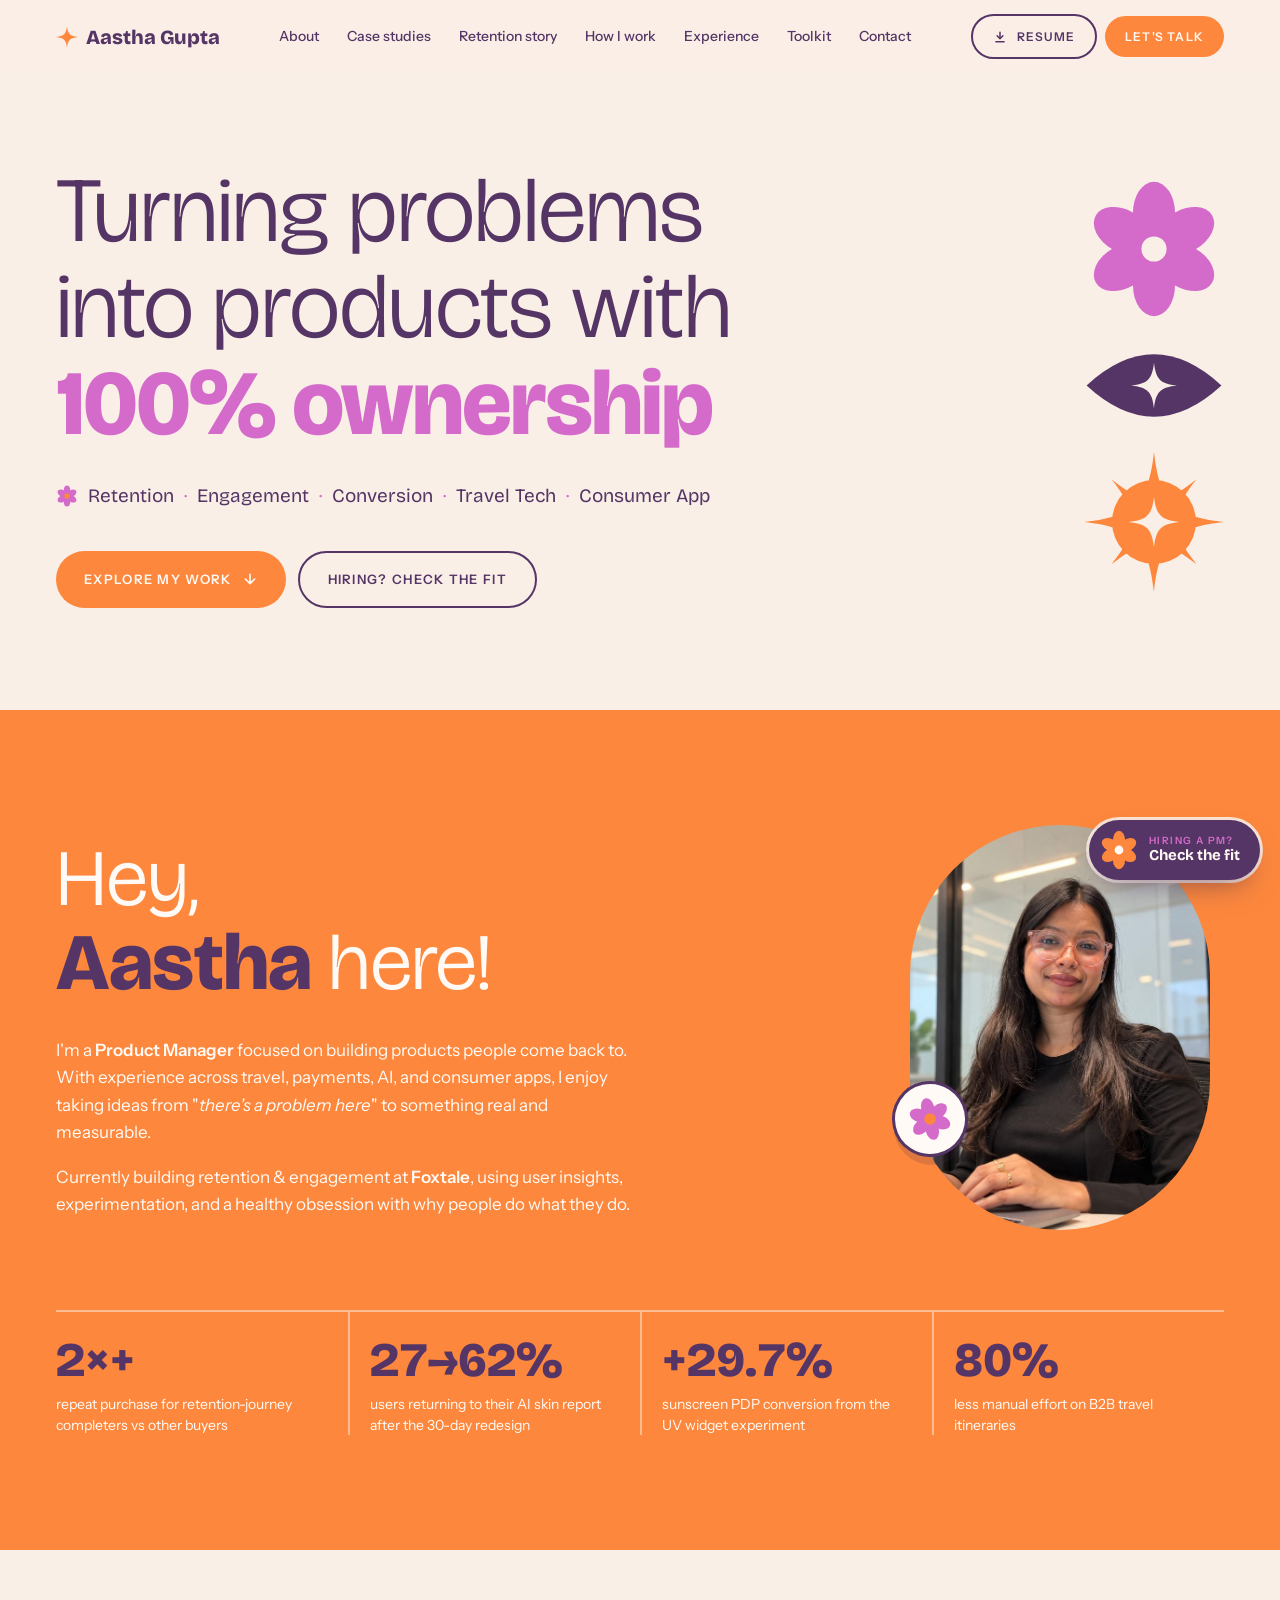
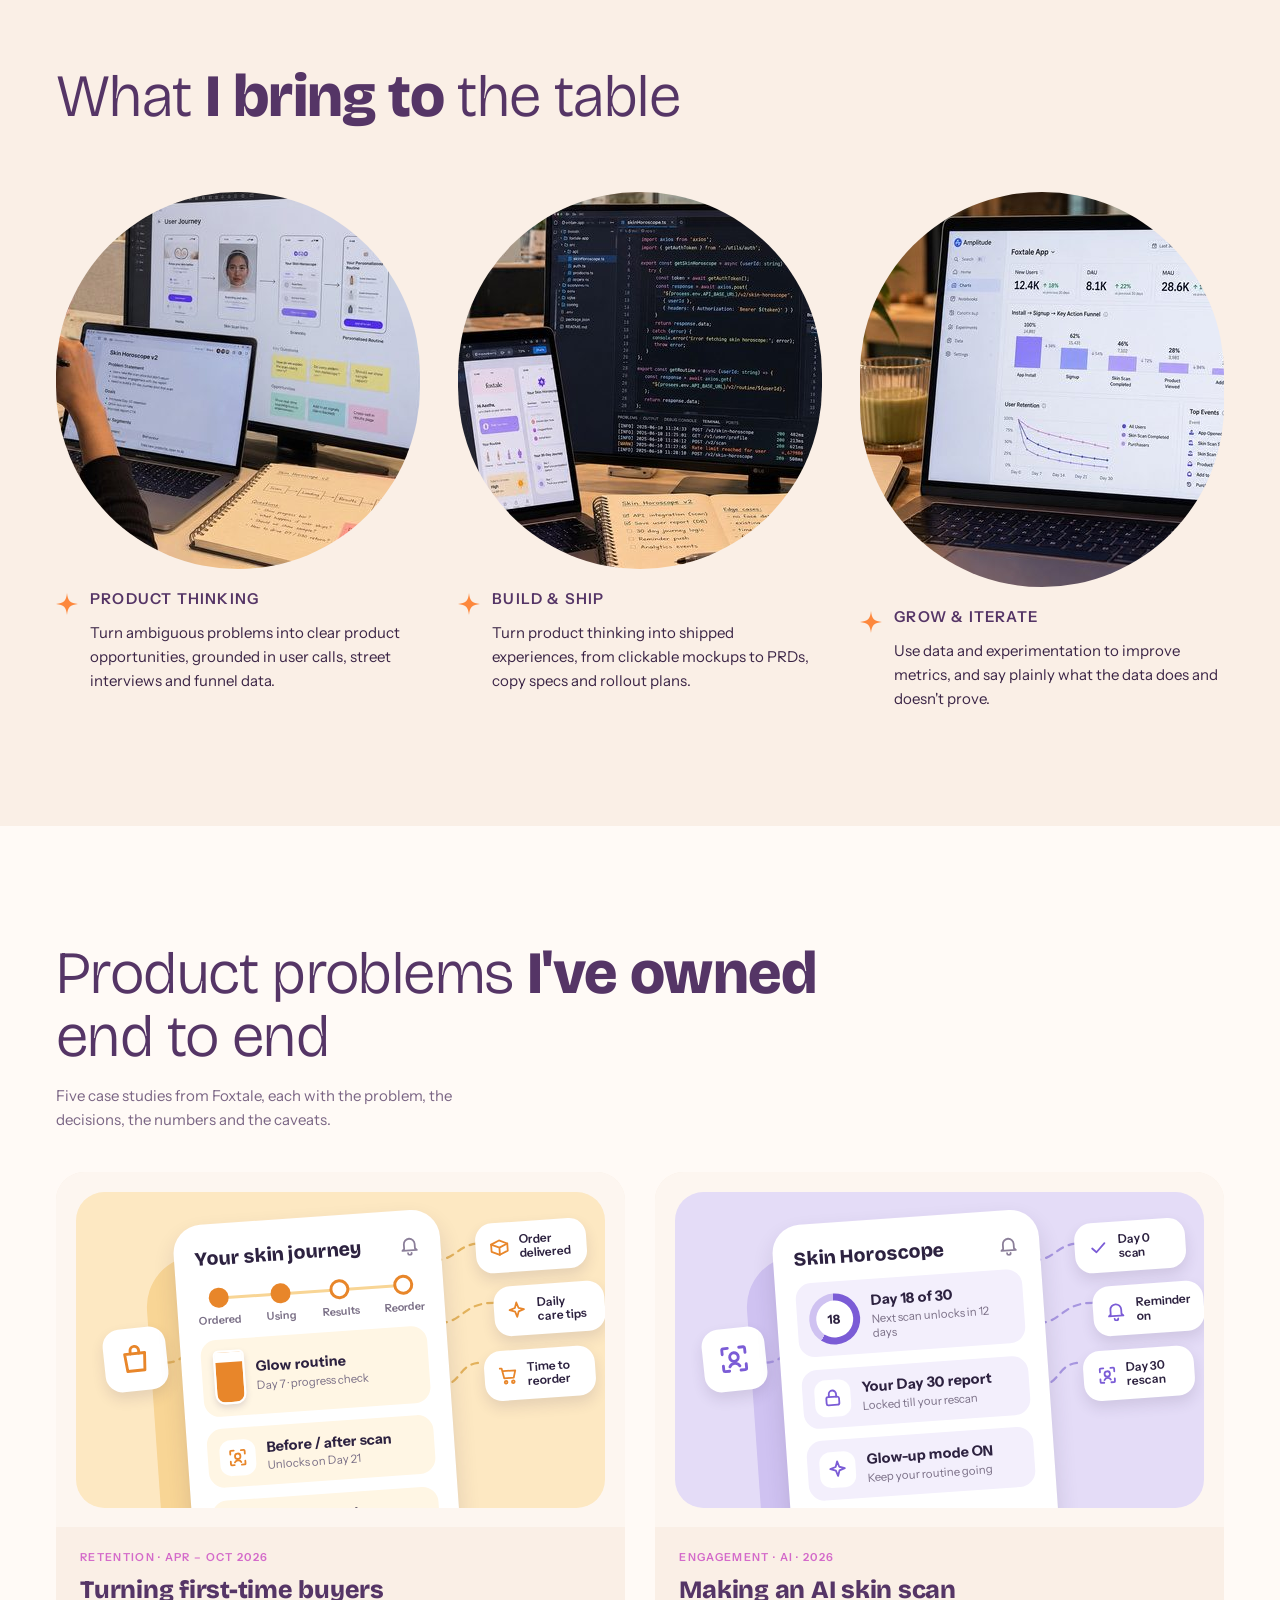
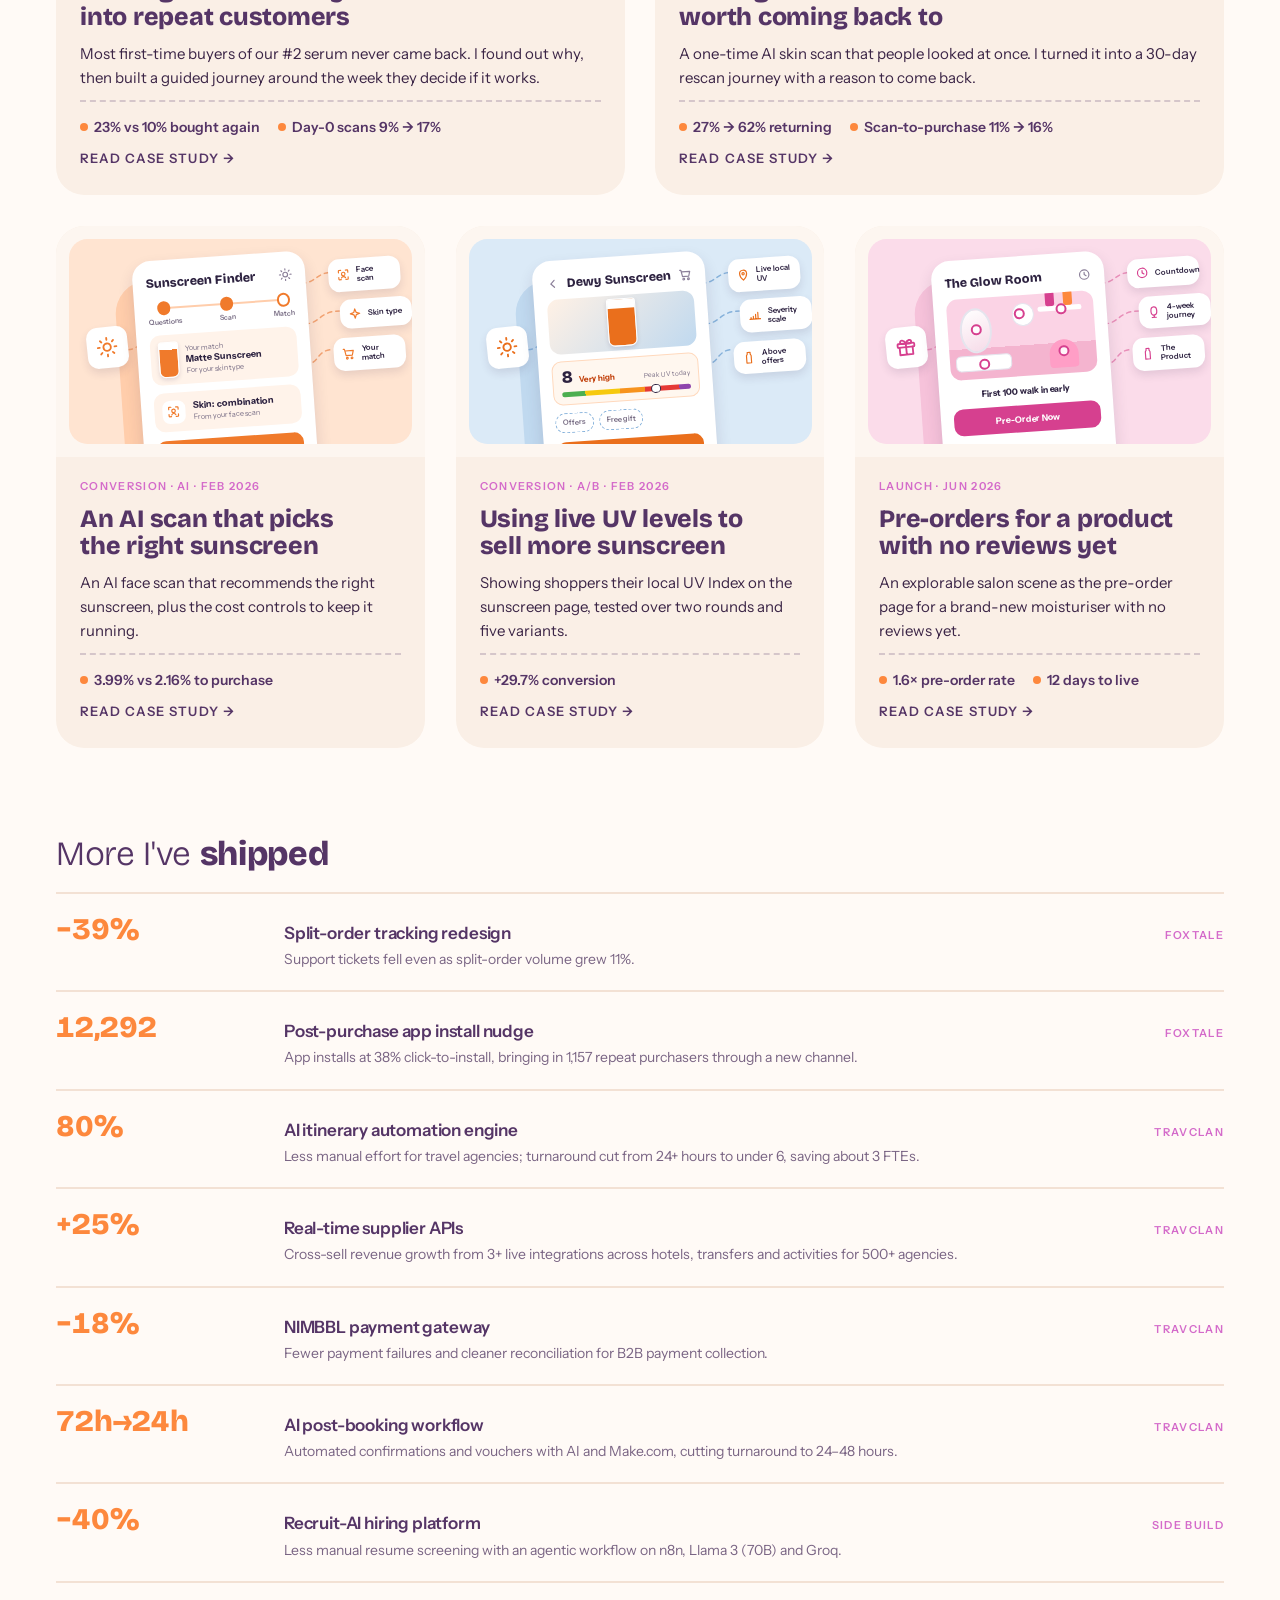
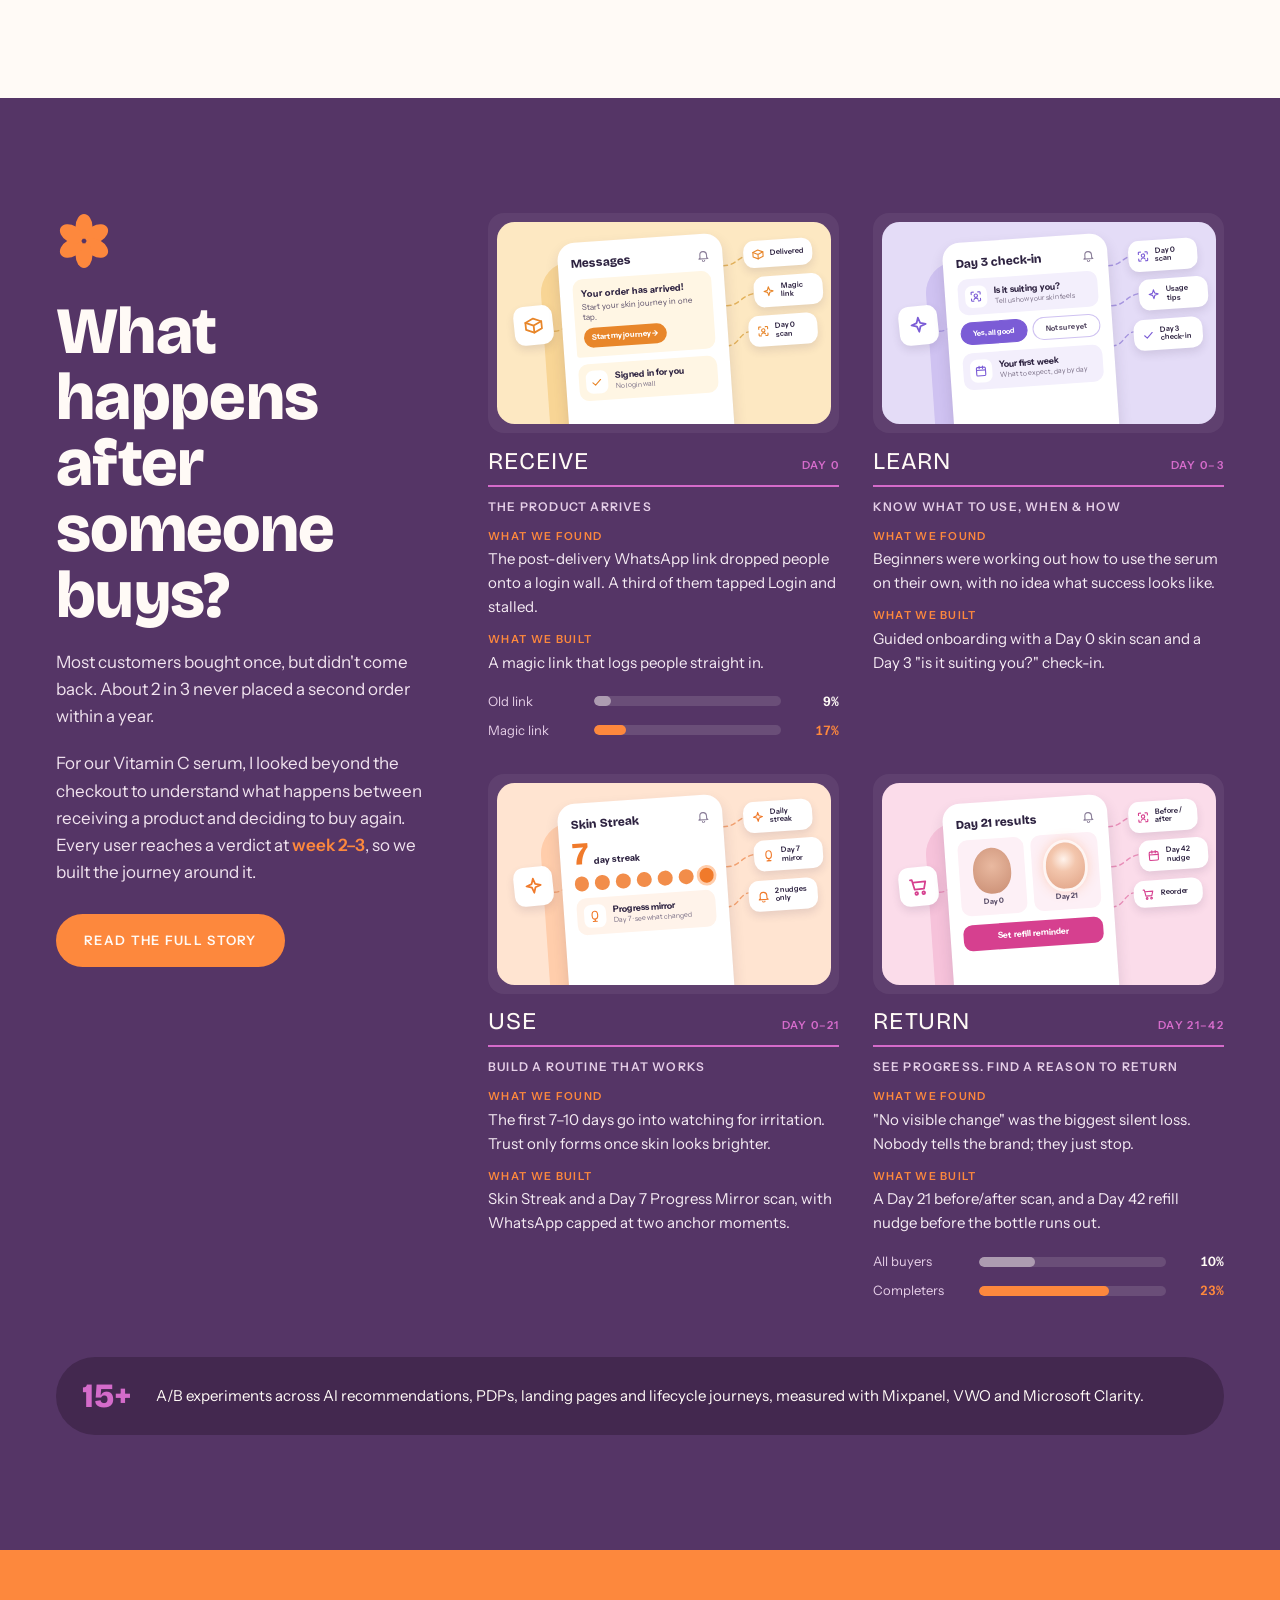
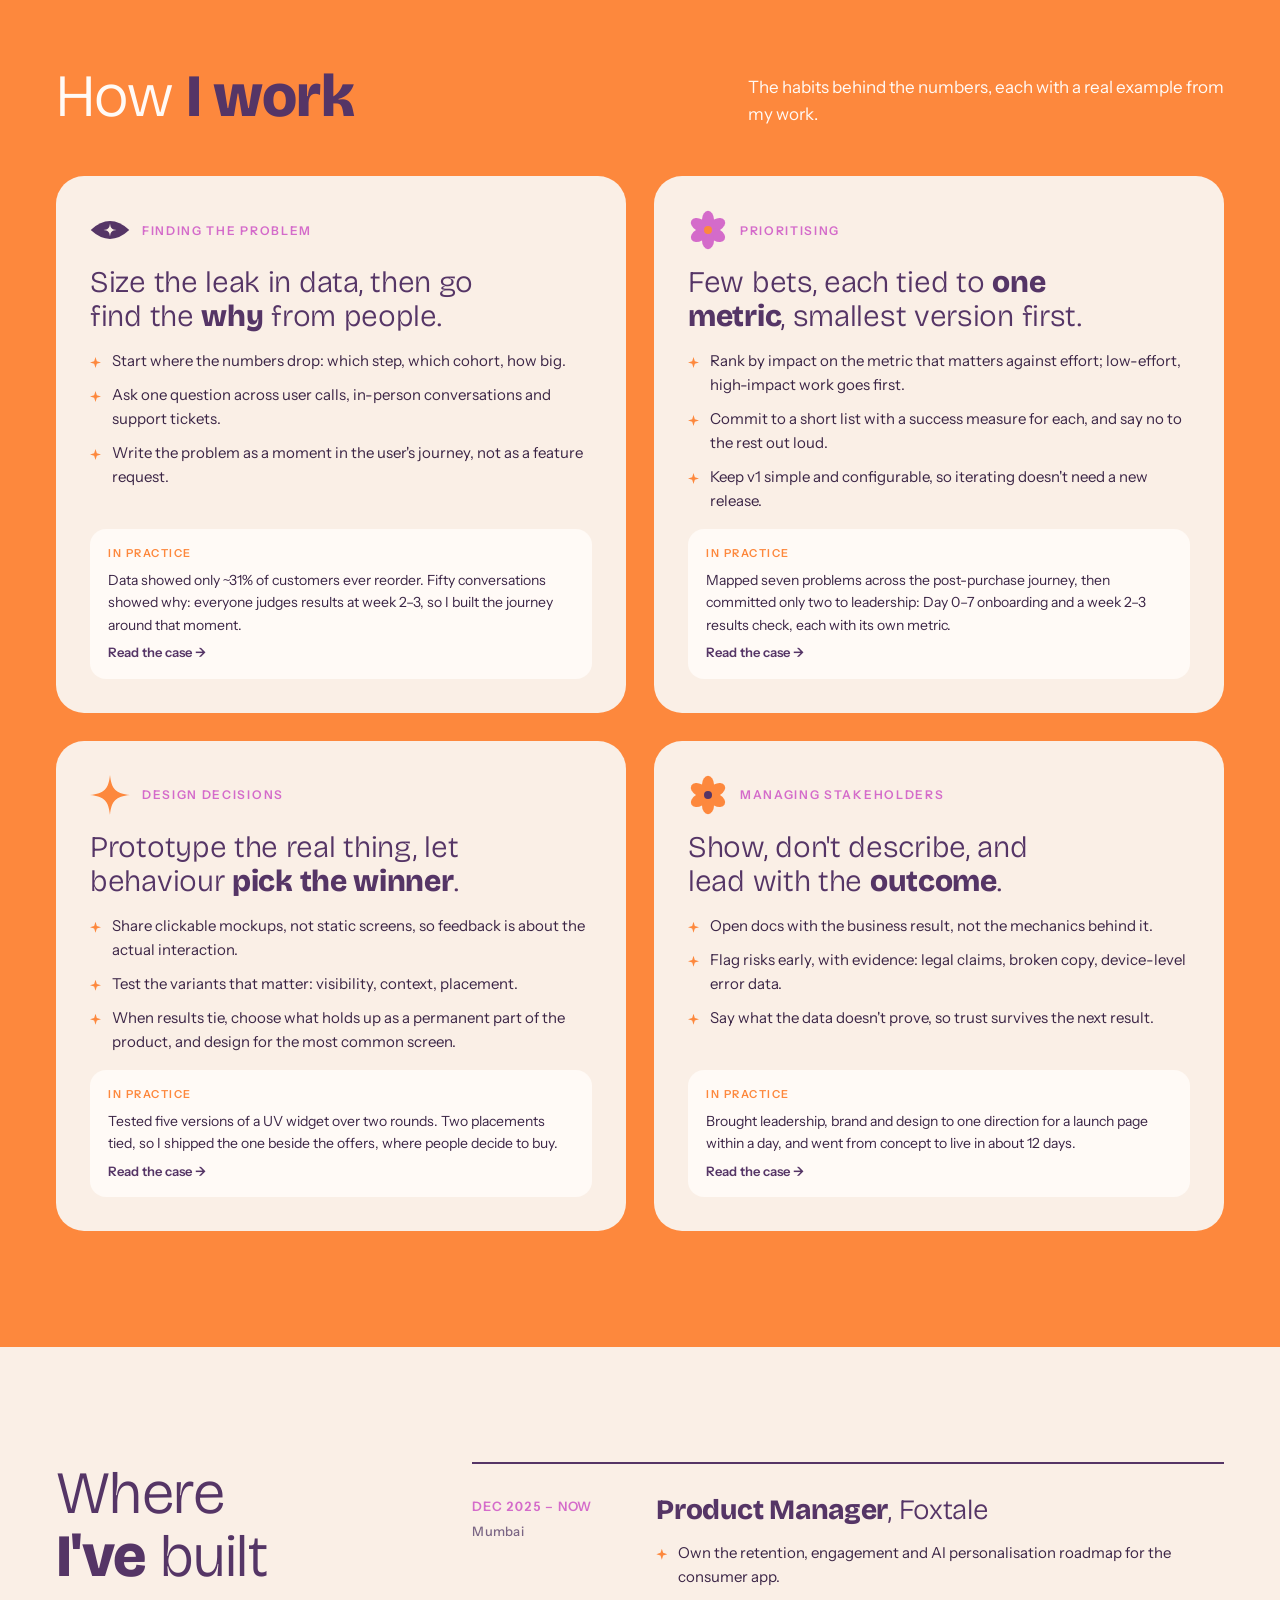
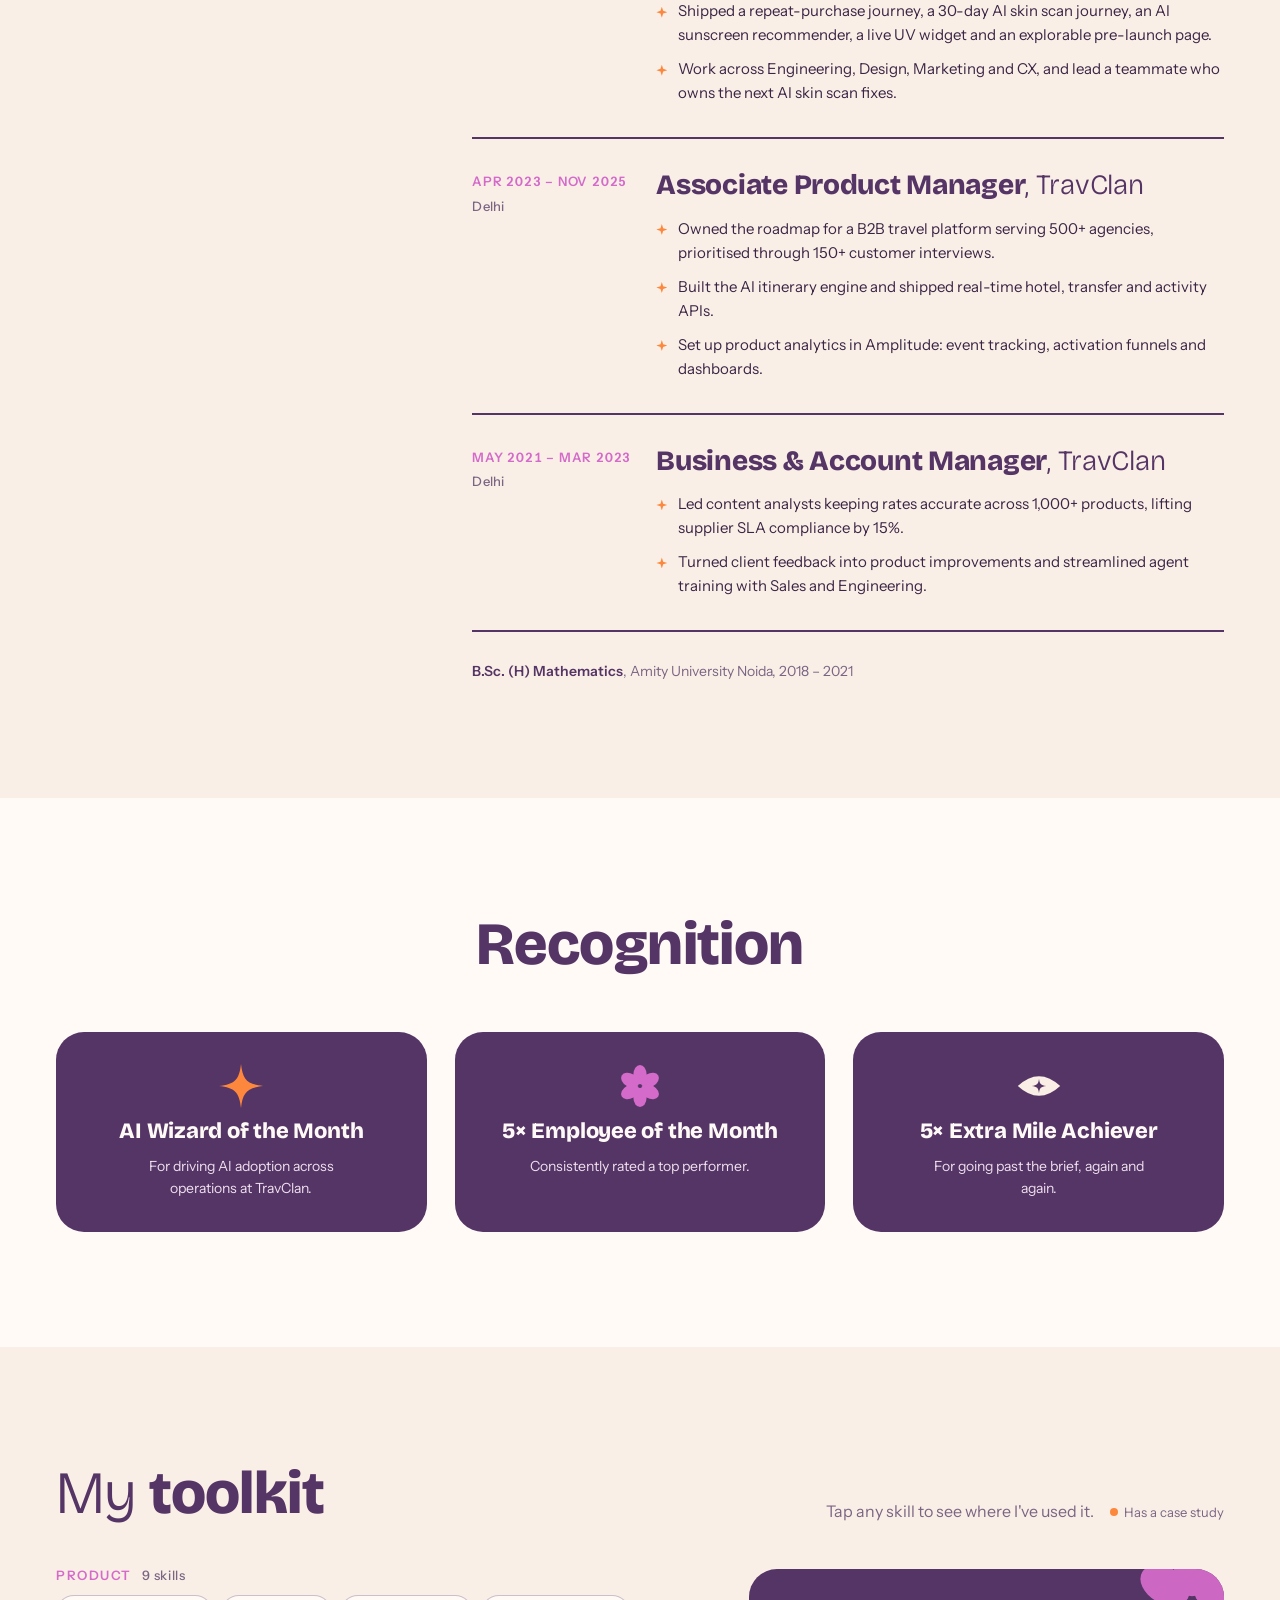
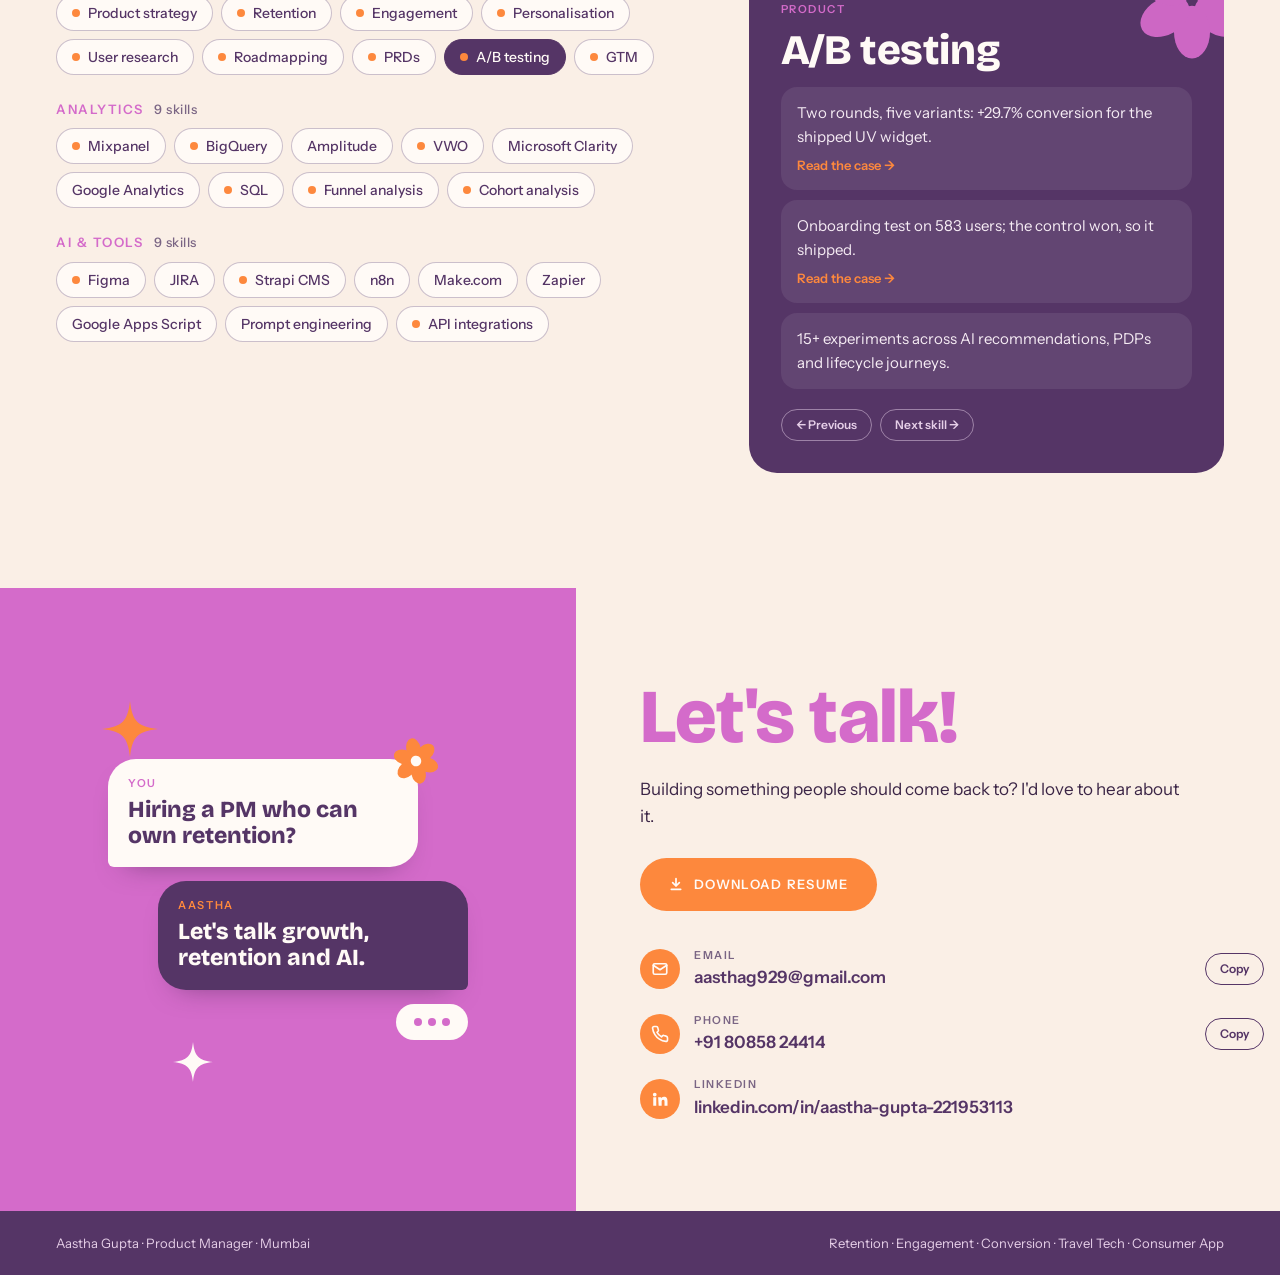
==== commit 0ad46068: "Make the site SEO-friendly and add a v2 Soft Peach theme - Give each case study its own URL under wo" ====
--- a/index.html
+++ b/index.html
@@ -3,683 +3,43 @@
 <head>
 <meta charset="utf-8">
 <meta name="viewport" content="width=device-width, initial-scale=1, viewport-fit=cover">
-<meta property="og:title" content="Aastha Gupta, Product Manager">
-<meta property="og:description" content="Retention, engagement, conversion, travel tech and consumer apps. Case studies, how I work, and a fit check for recruiters.">
-<meta property="og:image" content="img/aastha.jpg">
-<link rel="icon" href="data:image/svg+xml,%3Csvg xmlns='http://www.w3.org/2000/svg' viewBox='0 0 100 100'%3E%3Cpath d='M50 0C54 36 64 46 100 50C64 54 54 64 50 100C46 64 36 54 0 50C36 46 46 36 50 0Z' fill='%23fd883d'/%3E%3C/svg%3E">
-<style>:root{color-scheme:light;padding-top:env(safe-area-inset-top,0px);padding-bottom:env(safe-area-inset-bottom,0px)}body{margin:0;font:14px/1.5 system-ui,sans-serif}img{max-width:100%}[hidden]{display:none!important}</style>
-<title>Aastha Gupta Portfolio</title>
-<meta name="claude:viewport-fit-sides" content="cover">
-<meta name="description" content="Aastha Gupta, Product Manager. Retention, engagement, conversion and travel tech.">
+<title>Aastha Gupta | Product Manager for Retention, Growth &amp; AI</title>
+<meta name="description" content="Aastha Gupta is a Product Manager in Mumbai building retention, engagement and AI personalisation for consumer apps, with a background in B2B travel tech. Case studies inside.">
+<link rel="canonical" href="https://aastha2811.github.io/aastha-portfolio/">
+<meta name="robots" content="index, follow, max-image-preview:large, max-snippet:-1">
+<meta name="author" content="Aastha Gupta">
+<meta name="theme-color" content="#faefe6">
+<meta property="og:type" content="profile">
+<meta property="og:site_name" content="Aastha Gupta, Product Manager">
+<meta property="og:locale" content="en_IN">
+<meta property="og:title" content="Aastha Gupta | Product Manager for Retention, Growth &amp; AI">
+<meta property="og:description" content="Aastha Gupta is a Product Manager in Mumbai building retention, engagement and AI personalisation for consumer apps, with a background in B2B travel tech. Case studies inside.">
+<meta property="og:url" content="https://aastha2811.github.io/aastha-portfolio/">
+<meta property="og:image" content="https://aastha2811.github.io/aastha-portfolio/img/og-aastha-gupta.jpg">
+<meta property="og:image:width" content="1200">
+<meta property="og:image:height" content="630">
+<meta property="og:image:alt" content="Aastha Gupta, Product Manager: retention, engagement, conversion, travel tech, consumer apps">
+<meta name="twitter:card" content="summary_large_image">
+<meta name="twitter:title" content="Aastha Gupta | Product Manager for Retention, Growth &amp; AI">
+<meta name="twitter:description" content="Aastha Gupta is a Product Manager in Mumbai building retention, engagement and AI personalisation for consumer apps, with a background in B2B travel tech. Case studies inside.">
+<meta name="twitter:image" content="https://aastha2811.github.io/aastha-portfolio/img/og-aastha-gupta.jpg">
+<link rel="icon" href="favicon.svg" type="image/svg+xml">
+<link rel="icon" href="favicon-32.png" sizes="32x32" type="image/png">
+<link rel="apple-touch-icon" href="apple-touch-icon.png">
+<link rel="sitemap" type="application/xml" href="sitemap.xml">
 <link rel="preconnect" href="https://fonts.googleapis.com">
 <link rel="preconnect" href="https://fonts.gstatic.com" crossorigin>
 <link rel="stylesheet" href="https://fonts.googleapis.com/css2?family=Bricolage+Grotesque:opsz,wght@12..96,300;12..96,400;12..96,800&family=Instrument+Sans:ital,wght@0,400;0,500;0,600;1,400&display=swap">
-<style>
-/* Layout: Canva-faithful stacked colour bands (cream / orange / cream / plum / cream / orchid); case studies open as full pages routed on the hash */
-:root{
-  --cream:#faefe6;
-  --cream-2:#f3e1d4;
-  --plum:#553566;
-  --plum-deep:#43284f;
-  --orange:#fd883d;
-  --orchid:#d46bca;
-  --ink:#3b2546;
-  --muted:#7a6584;
-  --white:#fffaf6;
-  --lilac:#e6cfe8;
-  --display:"Bricolage Grotesque","Avenir Next","Segoe UI",system-ui,sans-serif;
-  --body:"Instrument Sans","Helvetica Neue",Arial,system-ui,sans-serif;
-  --wrap:1200px;
-  /* radius scale: cards 28 · nested panels and media 16 · pills and buttons 999 */
-  --r-card:28px;
-  --r-inner:16px;
-  --r-pill:999px;
-  --gutter-l:max(16px, env(safe-area-inset-left, 0px));
-  --gutter-r:max(16px, env(safe-area-inset-right, 0px));
-  color-scheme:light;
-}
-*{box-sizing:border-box}
-html{scroll-behavior:smooth}
-body{background:var(--cream);color:var(--ink);font-family:var(--body);font-size:16px;line-height:1.6;-webkit-font-smoothing:antialiased}
-img{display:block;max-width:100%}
-a{color:inherit}
-:focus-visible{outline:3px solid var(--orchid);outline-offset:3px;border-radius:6px}
-h1,h2,h3,h4{font-family:var(--display);font-weight:300;line-height:1.05;margin:0;text-wrap:balance;letter-spacing:-.01em}
-p{margin:0}
-.wrap{max-width:var(--wrap);margin:0 auto;padding-left:var(--gutter-l);padding-right:var(--gutter-r)}
-.band{padding-block:clamp(64px,9vw,120px)}
-.h2{font-size:clamp(34px,5.2vw,60px);color:var(--plum)}
-.h2 b{font-weight:800}
-
-/* nav */
-.topbar{position:sticky;top:env(safe-area-inset-top, 0px);z-index:30;background:rgba(250,239,230,.94);-webkit-backdrop-filter:blur(10px);backdrop-filter:blur(10px);transition:box-shadow .2s ease}
-.topbar.scrolled{box-shadow:0 1px 0 rgba(85,53,102,.12),0 10px 24px -18px rgba(67,40,79,.45)}
-body::before{content:"";position:fixed;inset:0 0 auto;height:env(safe-area-inset-top, 0px);z-index:31;background:var(--cream)}
-[id]{scroll-margin-top:88px}
-@media (max-width:1180px){[id]{scroll-margin-top:132px}.facts,.journey .intro{top:140px!important}}
-.nav{display:flex;align-items:center;justify-content:space-between;gap:16px;padding-block:14px}
-.nav-ctas{display:flex;align-items:center;gap:8px}
-.logo,.nav-ctas .btn{white-space:nowrap}
-@media (max-width:480px){.nav-ctas .dl-resume span{display:none}.nav-ctas .dl-resume{padding:10px 12px}}
-.logo{font-family:var(--display);font-weight:800;font-size:20px;color:var(--plum);text-decoration:none;display:flex;align-items:center;gap:8px}
-.logo svg{width:22px;height:22px}
-.secnav{min-width:0}
-.secnav ul{display:flex;gap:4px;list-style:none;margin:0;padding:0;font-size:14px;font-weight:500}
-.secnav a{position:relative;display:block;padding:8px 12px;border-radius:var(--r-pill);text-decoration:none;color:var(--plum);white-space:nowrap;transition:background .2s,color .2s}
-.secnav a:hover{background:rgba(85,53,102,.07)}
-.secnav a.active{background:var(--plum);color:var(--white)}
-@media (max-width:1180px){
-  .nav{flex-wrap:wrap;row-gap:10px}
-  .secnav{order:3;flex:1 0 100%;margin-inline:-4px;overflow-x:auto;scrollbar-width:none;-webkit-mask-image:linear-gradient(90deg,#000 88%,transparent);mask-image:linear-gradient(90deg,#000 88%,transparent)}
-  .secnav::-webkit-scrollbar{display:none}
-  .secnav ul{padding:0 24px 2px 4px;font-size:13px}
-  .secnav a{padding:7px 12px;border:1.5px solid rgba(85,53,102,.18)}
-  .secnav a.active{border-color:var(--plum)}
-}
-.btn{display:inline-flex;align-items:center;gap:10px;background:var(--orange);color:var(--white);text-decoration:none;font-weight:600;font-size:13px;letter-spacing:.1em;text-transform:uppercase;padding:16px 28px;border-radius:var(--r-pill);border:0;cursor:pointer;transition:transform .2s ease, background .2s ease}
-.btn:hover{transform:translateY(-2px);background:#f27a2c}
-.btn.sm{padding:11px 20px;font-size:12px}
-
-/* hero */
-.hero{display:grid;grid-template-columns:1fr auto;gap:40px;align-items:center;padding-block:clamp(40px,7vw,96px) clamp(56px,8vw,110px)}
-.hero h1{font-size:clamp(44px,7.4vw,92px);color:var(--plum)}
-.hero h1 .own{display:block;font-weight:800;color:var(--orchid);letter-spacing:-.02em}
-.tagline{display:flex;align-items:center;gap:10px;flex-wrap:wrap;margin-top:28px;font-family:var(--display);font-size:clamp(15px,1.6vw,19px);color:var(--plum)}
-.tagline svg{width:22px;height:22px;flex:none}
-.tagline span+span::before{content:"·";margin-right:10px;color:var(--orchid)}
-.hero .btn{margin-top:40px}
-.shapes{display:flex;flex-direction:column;gap:22px;align-items:center}
-.shapes svg{width:clamp(96px,11vw,140px);height:auto}
-@media (prefers-reduced-motion:no-preference){
-  .shapes .s1{animation:spin 24s linear infinite}
-  .shapes .s2{animation:blink 6s ease-in-out infinite}
-  .shapes .s3{animation:spin 30s linear infinite reverse}
-}
-@keyframes spin{to{transform:rotate(360deg)}}
-@keyframes blink{0%,88%,100%{transform:scaleY(1)}92%{transform:scaleY(.12)}}
-
-/* about (orange) */
-.about{background:var(--orange);color:var(--white)}
-.about-grid{display:grid;grid-template-columns:1.1fr .9fr;gap:clamp(32px,6vw,80px);align-items:center}
-.about h2{font-size:clamp(46px,6.4vw,80px);color:var(--white)}
-.about h2 b{font-weight:800;color:var(--plum)}
-.about .copy{margin-top:32px;display:grid;gap:18px;font-size:17px;max-width:34em}
-.about .copy strong{font-weight:600}
-.portrait{position:relative;justify-self:center;width:min(100%,400px)}
-.portrait img{width:100%;aspect-ratio:4/5.2;object-fit:cover;object-position:50% 30%;border-radius:999px / 46%}
-.sticker{position:absolute;left:-22px;bottom:18%;width:92px;height:92px;background:var(--white);border:3px solid var(--plum);border-radius:50%;display:grid;place-items:center;transform:rotate(-12deg);box-shadow:0 8px 0 rgba(67,40,79,.18)}
-.sticker svg{width:54px;height:54px}
-.stats{margin-top:clamp(48px,7vw,80px);display:grid;grid-template-columns:repeat(4,1fr);border-top:2px solid rgba(255,250,246,.45)}
-.stat{padding:24px 20px 0 0}
-.stat+.stat{padding-left:20px;border-left:2px solid rgba(255,250,246,.45)}
-.stat .n{font-family:var(--display);font-weight:800;font-size:clamp(30px,3.8vw,48px);color:var(--plum);line-height:1;font-variant-numeric:tabular-nums}
-.stat p{margin-top:10px;font-size:14px;line-height:1.45;max-width:20em}
-
-/* bring */
-.bring .h2{margin-bottom:clamp(40px,6vw,64px)}
-.trio{display:grid;grid-template-columns:repeat(3,1fr);gap:clamp(20px,3vw,40px)}
-.trio figure{margin:0}
-.trio img{width:100%;aspect-ratio:16/9.5;object-fit:cover;border-radius:var(--r-pill);transition:transform .3s ease}
-.trio figure:hover img{transform:scale(1.03) rotate(-1deg)}
-.trio figcaption{display:grid;grid-template-columns:22px 1fr;column-gap:12px;margin-top:22px}
-.trio figcaption svg{width:22px;height:22px;margin-top:2px}
-.trio h3{font-family:var(--body);font-weight:600;font-size:15px;letter-spacing:.08em;text-transform:uppercase;color:var(--plum)}
-.trio p{grid-column:2;margin-top:6px;font-size:15px}
-
-/* work */
-.work{background:var(--white)}
-.work-head{display:flex;flex-wrap:wrap;align-items:flex-end;justify-content:space-between;gap:16px 24px;margin-bottom:40px}
-.work-head p{max-width:30em;color:var(--muted);font-size:15px}
-.cases-grid{display:grid;grid-template-columns:repeat(6,1fr);gap:clamp(20px,2.4vw,32px)}
-.ccard{grid-column:span 2;display:flex;flex-direction:column;background:var(--cream);border-radius:var(--r-card);overflow:hidden;text-decoration:none;color:var(--ink);transition:transform .25s ease, box-shadow .25s ease}
-.ccard.lg{grid-column:span 3}
-.ccard:hover{transform:translateY(-4px);box-shadow:0 14px 0 -4px var(--cream-2)}
-.ccard:hover .more{color:var(--orange)}
-.vis{position:relative;aspect-ratio:16/10;overflow:hidden}
-.vis img{width:100%;height:100%;object-fit:cover}
-.vis.solid{display:flex;flex-direction:column;justify-content:flex-end;padding:22px}
-.vis.solid .big{font-family:var(--display);font-weight:800;font-size:clamp(48px,5.6vw,76px);line-height:.9;font-variant-numeric:tabular-nums}
-.vis.solid .cap{font-size:13px;font-weight:600;letter-spacing:.06em;text-transform:uppercase;margin-top:8px}
-.vis.solid > svg{position:absolute;right:-18px;top:-18px;width:130px;height:130px}
-.v-plum{background:var(--plum);color:var(--white)} .v-plum .big{color:var(--orange)}
-.v-orchid{background:var(--orchid);color:var(--white)} .v-orchid .big{color:var(--plum)}
-.v-orange{background:var(--orange);color:var(--white)} .v-orange .big{color:var(--plum)}
-.ccard .body{padding:22px 24px 26px;display:flex;flex-direction:column;gap:10px;flex:1}
-.tag{align-self:flex-start;font-size:11px;font-weight:600;letter-spacing:.12em;text-transform:uppercase;color:var(--orchid)}
-.ccard h3{font-size:25px;font-weight:800;color:var(--plum);line-height:1.1}
-.ccard p{font-size:15px}
-.result{margin-top:auto;padding-top:14px;border-top:2px dashed rgba(85,53,102,.22);display:flex;flex-wrap:wrap;gap:6px 18px;font-size:14px;font-weight:600;color:var(--plum)}
-.result span{display:inline-flex;align-items:center;gap:6px}
-.result span::before{content:"";width:8px;height:8px;border-radius:50%;background:var(--orange)}
-.more{font-size:13px;font-weight:600;letter-spacing:.08em;text-transform:uppercase;color:var(--plum);transition:color .2s}
-
-/* UV widget mock */
-.uv{background:var(--white);color:var(--ink);border-radius:var(--r-inner);padding:16px 18px;width:min(100%,300px);box-shadow:0 10px 0 rgba(67,40,79,.18)}
-.uv .top{display:flex;justify-content:space-between;align-items:baseline;font-size:11px;font-weight:600;letter-spacing:.1em;text-transform:uppercase;color:var(--muted)}
-.uv .lvl{display:flex;align-items:baseline;gap:10px;margin-top:6px}
-.uv .lvl b{font-family:var(--display);font-weight:800;font-size:44px;line-height:1;color:var(--plum)}
-.uv .lvl span{font-weight:600;color:#c2410c}
-.uv .scale{position:relative;margin-top:12px;height:8px;border-radius:var(--r-pill);background:linear-gradient(90deg,#4caf50 0 18%,#f6c90e 18% 45%,#f7931e 45% 64%,#e53935 64% 91%,#8e44ad 91%)}
-.uv .scale i{position:absolute;top:-4px;left:calc(8/11*100%);width:16px;height:16px;margin-left:-8px;border-radius:50%;background:var(--white);border:3px solid var(--plum)}
-.uv .ticks{display:flex;justify-content:space-between;margin-top:6px;font-size:10px;color:var(--muted)}
-.uv .tip{margin-top:10px;font-size:12px;color:var(--ink)}
-.vis.uvbox{display:grid;place-items:center;background:var(--orchid);padding:22px}
-
-/* pastel app mockups (matches the Canva itinerary / payment images) */
-.vis.mk{container-type:inline-size;background:#fdf6f0}
-.mk .panel{position:absolute;inset:3.5cqw;border-radius:5cqw;background:var(--p);overflow:hidden}
-.mk .blob{position:absolute;left:14cqw;top:10cqw;width:50cqw;height:60cqw;border-radius:9cqw;background:var(--p2);transform:rotate(-4deg)}
-.mk .wires{position:absolute;inset:0;width:100%;height:100%}
-.mk .wires path{fill:none;stroke:var(--p3);stroke-width:.4;stroke-dasharray:1.2 1.1;stroke-linecap:round}
-.mk .phone{position:absolute;left:19cqw;top:4.5cqw;width:47cqw;height:64cqw;background:#fff;border-radius:5cqw;padding:4cqw 3.6cqw;box-shadow:0 2cqw 4cqw rgba(60,40,80,.14),0 .3cqw 0 rgba(60,40,80,.04);transform:rotate(-4deg);font-family:var(--body);color:#2d2240;font-size:2.4cqw;line-height:1.25;text-align:left}
-.mk .side{position:absolute;left:5cqw;top:24cqw;width:11cqw;height:11cqw;border-radius:3cqw;background:#fff;display:grid;place-items:center;color:var(--acc);box-shadow:0 1.2cqw 2.4cqw rgba(60,40,80,.12);transform:rotate(-6deg)}
-.mk .side .i{width:55%;height:55%}
-.mk .flo{position:absolute;left:71cqw;top:5cqw;display:grid;gap:2.4cqw;transform:rotate(-4deg)}
-.mk .tl{width:19.5cqw;background:#fff;border-radius:3cqw;padding:2cqw 2.2cqw;display:flex;align-items:center;gap:1.6cqw;font-size:2.1cqw;font-weight:600;line-height:1.15;color:#2d2240;box-shadow:0 1.2cqw 2.4cqw rgba(60,40,80,.12)}
-.mk .tl:nth-child(2){margin-left:2.4cqw}
-.mk .tl .i{width:3.8cqw;height:3.8cqw;color:var(--acc);flex:none}
-.i{fill:none;stroke:currentColor;stroke-width:2;stroke-linecap:round;stroke-linejoin:round}
-.mk .top{display:flex;justify-content:space-between;align-items:center;font-family:var(--display);font-weight:800;font-size:3.4cqw;color:#2d2240}
-.mk .top .i{width:3.8cqw;height:3.8cqw;color:#8b7f99}
-.mk .row{display:flex;align-items:center;gap:2cqw;margin-top:2.2cqw;padding:2cqw;border-radius:2.8cqw;background:var(--soft)}
-.mk .ib{width:6.4cqw;height:6.4cqw;border-radius:2cqw;background:#fff;display:grid;place-items:center;color:var(--acc);flex:none}
-.mk .ib .i{width:60%;height:60%}
-.mk .row b{display:block;font-size:2.5cqw}
-.mk .row small{display:block;font-size:2cqw;color:#7a6f86;margin-top:.3cqw}
-.mk .cta{margin-top:2.6cqw;background:var(--acc);color:#fff;border-radius:2.6cqw;padding:2.2cqw;text-align:center;font-weight:700;font-size:2.4cqw}
-.mk .ring{width:9cqw;height:9cqw;border-radius:50%;background:conic-gradient(var(--acc) 0 60%,var(--p2) 60% 100%);display:grid;place-items:center;flex:none}
-.mk .ring span{width:6.6cqw;height:6.6cqw;border-radius:50%;background:#fff;display:grid;place-items:center;font-weight:800;font-size:2.2cqw}
-.mk .stepper{position:relative;display:flex;justify-content:space-between;margin-top:3cqw}
-.mk .stepper::before{content:"";position:absolute;left:4cqw;right:4cqw;top:1.6cqw;height:.5cqw;background:var(--p2)}
-.mk .st{position:relative;display:grid;justify-items:center;gap:.9cqw;font-size:1.9cqw;font-weight:600;color:#7a6f86}
-.mk .st i{width:3.6cqw;height:3.6cqw;border-radius:50%;border:.55cqw solid var(--acc);background:#fff}
-.mk .st.done i{background:var(--acc)}
-.mk .tube{width:5.4cqw;height:9.6cqw;border-radius:.9cqw .9cqw 1.8cqw 1.8cqw;background:linear-gradient(#fff 0 20%,var(--acc) 20%);border:.4cqw solid #fff;box-shadow:0 .6cqw 1.2cqw rgba(60,40,80,.15);flex:none}
-.mk .tube.lg{width:8cqw;height:13cqw}
-.mk .pimg{margin-top:2.2cqw;height:15cqw;border-radius:3cqw;background:linear-gradient(135deg,var(--soft),var(--p2));display:grid;place-items:center}
-.mk .uvs{margin-top:2cqw;padding:2cqw 2.2cqw;border-radius:2.6cqw;background:#fff7ef;border:.3cqw solid #ffd9bd}
-.mk .uvs .l{display:flex;align-items:baseline;gap:1.6cqw}
-.mk .uvs .l b{font-family:var(--display);font-weight:800;font-size:4.6cqw;line-height:1;color:#2d2240}
-.mk .uvs .l span{font-weight:700;font-size:2.2cqw;color:#c2410c}
-.mk .uvs .l small{margin-left:auto;font-size:1.8cqw;color:#7a6f86}
-.mk .uvs .bar{position:relative;margin-top:1.6cqw;height:1.2cqw;border-radius:var(--r-pill);background:linear-gradient(90deg,#4caf50 0 18%,#f6c90e 18% 45%,#f7931e 45% 64%,#e53935 64% 91%,#8e44ad 91%)}
-.mk .uvs .bar i{position:absolute;top:-.7cqw;left:72.7%;width:2.6cqw;height:2.6cqw;margin-left:-1.3cqw;border-radius:50%;background:#fff;border:.5cqw solid #2d2240}
-.mk .offer{margin-top:2cqw;display:flex;gap:1.4cqw;font-size:2cqw;font-weight:600}
-.mk .offer span{padding:1.2cqw 1.8cqw;border-radius:var(--r-pill);border:.3cqw dashed var(--p3);color:#7a6f86}
-.mk .room{position:relative;margin-top:2.4cqw;height:22cqw;border-radius:3cqw;background:linear-gradient(#fbd3e5 0 62%,#f4b4cf 62%);overflow:hidden}
-.mk .room .mir{position:absolute;left:8%;top:12%;width:22%;height:56%;border-radius:50%;background:linear-gradient(160deg,#fff,#f6dbe8);border:.6cqw solid #e5e5ee}
-.mk .room .van{position:absolute;left:4%;bottom:10%;width:38%;height:20%;border-radius:1.4cqw;background:#fff;border:.4cqw solid #e5e5ee}
-.mk .room .chair{position:absolute;right:12%;bottom:8%;width:20%;height:34%;border-radius:4cqw 4cqw 1cqw 1cqw;background:#ff9ec6}
-.mk .room .shelf{position:absolute;right:8%;top:16%;width:30%;height:1.2cqw;border-radius:var(--r-pill);background:#fff}
-.mk .room .shelf::before,.mk .room .shelf::after{content:"";position:absolute;bottom:1.2cqw;width:2.4cqw;height:4.2cqw;border-radius:.6cqw;background:var(--acc)}
-.mk .room .shelf::before{left:18%}.mk .room .shelf::after{left:58%;background:#fd883d}
-.mk .room .clock{position:absolute;left:44%;top:10%;width:6cqw;height:6cqw;border-radius:50%;background:#fff;border:.5cqw solid #e5e5ee}
-.mk .hs{position:absolute;width:3cqw;height:3cqw;margin:-1.5cqw 0 0 -1.5cqw;border-radius:50%;background:rgba(255,255,255,.9);border:.6cqw solid var(--acc)}
-@media (prefers-reduced-motion:no-preference){.mk .hs{animation:pulse 2.2s ease-out infinite}.mk .hs:nth-of-type(2n){animation-delay:.7s}}
-@keyframes pulse{0%{box-shadow:0 0 0 0 rgba(214,64,143,.5)}70%{box-shadow:0 0 0 2.4cqw rgba(214,64,143,0)}100%{box-shadow:0 0 0 0 rgba(214,64,143,0)}}
-.mk .note{margin-top:2.2cqw;text-align:center;font-weight:700;font-size:2.4cqw;color:#2d2240}
-.mk-lav{--p:#e4dcf7;--p2:#cfc2f1;--p3:#a796e0;--soft:#f3effc;--acc:#7b5cd6}
-.mk-peach{--p:#ffe4d1;--p2:#ffcdab;--p3:#f2a271;--soft:#fff3ea;--acc:#f07a2b}
-.mk-sky{--p:#dbeaf7;--p2:#c0d9ef;--p3:#86b2db;--soft:#fff1e5;--acc:#ea6f1c}
-.mk-sun{--p:#fde8c2;--p2:#f8d595;--p3:#e3b25c;--soft:#fff6e4;--acc:#e8862a}
-.mk-pink{--p:#fbdcea;--p2:#f6c2da;--p3:#e98fb9;--soft:#fdf0f6;--acc:#d6408f}
-
-/* shipped list */
-.ship{margin-top:clamp(56px,7vw,88px)}
-.ship h3{font-size:clamp(26px,3vw,34px);color:var(--plum);margin-bottom:20px}
-.ship h3 b{font-weight:800}
-.ship ul{list-style:none;margin:0;padding:0}
-.ship li{display:grid;grid-template-columns:minmax(150px,200px) minmax(0,1fr) auto;gap:8px 28px;align-items:baseline;padding-block:20px;border-top:2px solid var(--cream-2)}
-.ship li:last-child{border-bottom:2px solid var(--cream-2)}
-.ship .m{font-family:var(--display);font-weight:800;font-size:30px;color:var(--orange);line-height:1;font-variant-numeric:tabular-nums}
-.ship h4{font-family:var(--body);font-weight:600;font-size:17px;color:var(--plum);line-height:1.3}
-.ship li p{font-size:14px;color:var(--muted);margin-top:4px}
-.ship .co{font-size:11px;font-weight:600;letter-spacing:.12em;text-transform:uppercase;color:var(--orchid);white-space:nowrap}
-
-/* journey (plum) */
-.journey{background:var(--plum);color:var(--white)}
-.journey-grid{display:grid;grid-template-columns:.8fr 1.6fr;gap:clamp(32px,5vw,72px);align-items:start}
-.journey .intro{position:sticky;top:100px}
-.journey .intro > svg{width:56px;height:56px;margin-bottom:22px}
-.journey h2{font-size:clamp(40px,5.4vw,66px);font-weight:800;color:var(--white);line-height:1}
-.journey .intro p{margin-top:20px;font-size:17px;max-width:24em;color:#f1e3ef}
-.journey .intro p strong{color:var(--orange);font-weight:600}
-.journey .intro .btn{margin-top:28px}
-.stages{display:grid;grid-template-columns:1fr 1fr;gap:clamp(24px,2.6vw,36px)}
-.stage img{width:100%;aspect-ratio:16/10;object-fit:cover;border-radius:var(--r-inner)}
-.stage .lbl{margin-top:16px;padding-bottom:10px;border-bottom:2px solid var(--orchid);display:flex;justify-content:space-between;align-items:baseline;gap:10px}
-.stage .lbl h3{font-size:24px;font-weight:400;letter-spacing:.04em;text-transform:uppercase;color:var(--white)}
-.stage .lbl small{font-size:11px;font-weight:600;letter-spacing:.12em;text-transform:uppercase;color:var(--orchid)}
-.stage .sub{margin-top:10px;font-size:12px;font-weight:600;letter-spacing:.1em;text-transform:uppercase;color:var(--lilac)}
-.stage .found,.stage .what{margin-top:12px;font-size:15px;color:#f6ecf4}
-.stage .found b,.stage .what b{display:block;font-size:11px;font-weight:600;letter-spacing:.12em;text-transform:uppercase;color:var(--orange);margin-bottom:2px}
-.bars{margin-top:16px;display:grid;gap:8px;font-size:13px;font-variant-numeric:tabular-nums}
-.bar{display:grid;grid-template-columns:96px 1fr 48px;align-items:center;gap:10px}
-.bar .track{height:10px;border-radius:var(--r-pill);background:rgba(255,250,246,.12);overflow:hidden}
-.bar .fill{height:100%;border-radius:var(--r-pill);background:rgba(255,250,246,.45)}
-.bar.after .fill{background:var(--orange)}
-.bar .v{text-align:right;font-weight:600}
-.bar.after .v{color:var(--orange)}
-.bar .k{color:var(--lilac)}
-.labline{margin-top:clamp(40px,5vw,56px);display:flex;flex-wrap:wrap;align-items:center;gap:14px 24px;padding:22px 26px;border-radius:var(--r-pill);background:var(--plum-deep)}
-.labline .n{font-family:var(--display);font-weight:800;font-size:34px;color:var(--orchid);line-height:1}
-.labline p{flex:1;min-width:220px;font-size:15px}
-
-/* how I work */
-.how{background:var(--orange)}
-.how .h2{color:var(--white)}
-.how .h2 b{color:var(--plum)}
-.how-head{display:flex;flex-wrap:wrap;align-items:flex-end;justify-content:space-between;gap:12px 24px;margin-bottom:clamp(32px,4vw,48px)}
-.how-head p{color:var(--white);font-size:17px;max-width:28em}
-.how-grid{display:grid;grid-template-columns:repeat(2,minmax(0,1fr));gap:clamp(16px,2.4vw,28px)}
-.hw{background:var(--cream);border-radius:var(--r-card);padding:clamp(22px,3vw,34px);display:flex;flex-direction:column;gap:16px}
-.hw-top{display:flex;align-items:center;gap:12px;font-size:12px;font-weight:600;letter-spacing:.14em;text-transform:uppercase;color:var(--orchid)}
-.hw-top svg{width:40px;height:40px;flex:none}
-.hw h3{font-size:clamp(24px,2.5vw,30px);color:var(--plum);line-height:1.12}
-.hw h3 b{font-weight:800}
-.hw ul.spark{margin:0}
-.hw ul.spark li{font-size:15px}
-.hw-ex{margin-top:auto;background:var(--white);border-radius:var(--r-inner);padding:16px 18px;display:grid;gap:6px}
-.hw-ex small{font-size:11px;font-weight:600;letter-spacing:.14em;text-transform:uppercase;color:var(--orange)}
-.hw-ex p{font-size:14px}
-.hw-ex a{font-size:13px;font-weight:600;color:var(--plum);text-decoration:none}
-.hw-ex a:hover{color:var(--orange)}
-@media (max-width:720px){.how-grid{grid-template-columns:1fr}}
-
-/* experience */
-.exp-grid{display:grid;grid-template-columns:.75fr 1.6fr;gap:clamp(32px,5vw,72px)}
-.ladder{margin-top:28px;display:grid;gap:10px}
-.ladder div{display:flex;align-items:center;gap:12px;font-family:var(--display);font-size:18px;color:var(--plum)}
-.ladder div::before{content:"";width:12px;height:12px;border-radius:50%;border:2px solid var(--orchid);flex:none}
-.ladder div:last-of-type::before{background:var(--orchid)}
-.ladder p{margin-top:6px;font-size:14px;color:var(--muted)}
-.role{display:grid;grid-template-columns:160px 1fr;gap:24px;padding-block:32px;border-top:2px solid var(--plum)}
-.role:last-child{border-bottom:2px solid var(--plum)}
-.role .when{font-size:13px;font-weight:600;letter-spacing:.06em;text-transform:uppercase;color:var(--orchid);font-variant-numeric:tabular-nums}
-.role .when span{display:block;color:var(--muted);font-weight:500;letter-spacing:.02em;text-transform:none;margin-top:4px}
-.role h3{font-size:28px;color:var(--plum)}
-.role h3 b{font-weight:800}
-ul.spark{margin:16px 0 0;padding:0;list-style:none;display:grid;gap:10px}
-ul.spark li{position:relative;padding-left:22px;font-size:15px;max-width:64ch}
-ul.spark li::before{content:"";position:absolute;left:0;top:.5em;width:11px;height:11px;background:var(--orange);clip-path:polygon(50% 0,62% 38%,100% 50%,62% 62%,50% 100%,38% 62%,0 50%,38% 38%)}
-.edu{margin-top:28px;font-size:14px;color:var(--muted)}
-.edu b{color:var(--plum);font-weight:600}
-
-/* recognition */
-.recog{background:var(--white)}
-.recog .h2{text-align:center;font-weight:800;margin-bottom:clamp(40px,5vw,56px)}
-.awards{display:grid;grid-template-columns:repeat(3,1fr);gap:clamp(16px,2.4vw,28px)}
-.award{background:var(--plum);color:var(--white);border-radius:var(--r-card);padding:32px 26px;text-align:center;display:flex;flex-direction:column;align-items:center;gap:12px}
-.award svg{width:44px;height:44px}
-.award h3{font-weight:800;font-size:22px;color:var(--white)}
-.award p{font-size:14px;color:#efe0ee;max-width:26ch}
-
-/* toolkit */
-.tools{display:grid;grid-template-columns:repeat(3,1fr);gap:clamp(24px,3vw,40px);margin-top:clamp(36px,5vw,56px)}
-.tools h3{font-family:var(--body);font-size:13px;font-weight:600;letter-spacing:.12em;text-transform:uppercase;color:var(--orchid);margin-bottom:14px}
-.pills{display:flex;flex-wrap:wrap;gap:8px}
-.pills span{font-size:14px;padding:7px 14px;border-radius:var(--r-pill);border:1.5px solid rgba(85,53,102,.35);color:var(--plum);background:var(--white)}
-
-/* fit check */
-.fab{position:fixed;right:calc(20px + env(safe-area-inset-right, 0px));bottom:calc(20px + env(safe-area-inset-bottom, 0px));z-index:40;display:flex;align-items:center;gap:10px;padding:10px 20px 10px 10px;border:0;border-radius:var(--r-pill);background:var(--plum);color:var(--white);font:700 15px/1.15 var(--display);text-align:left;cursor:pointer;box-shadow:0 14px 30px -12px rgba(67,40,79,.6),0 0 0 3px rgba(250,239,230,.9);transition:transform .2s ease,opacity .2s ease}
-.fab:hover{transform:translateY(-3px)}
-.fab svg{width:40px;height:40px;flex:none}
-.fab small{display:block;font:600 10px/1.2 var(--body);letter-spacing:.14em;text-transform:uppercase;color:var(--orchid)}
-@media (prefers-reduced-motion:no-preference){.fab svg{animation:spin 18s linear infinite}}
-body.drawer-open .fab{opacity:0;pointer-events:none}
-.scrim{position:fixed;inset:0;z-index:48;background:rgba(53,30,64,.45);opacity:0;transition:opacity .25s ease}
-.scrim.on{opacity:1}
-.drawer{position:fixed;top:0;right:0;bottom:0;z-index:50;width:min(580px,100vw);background:var(--white);display:flex;flex-direction:column;box-shadow:-24px 0 60px -30px rgba(53,30,64,.6);transform:translateX(104%);visibility:hidden;transition:transform .32s cubic-bezier(.2,.8,.2,1),visibility 0s linear .32s}
-.drawer.open{transform:none;visibility:visible;transition:transform .32s cubic-bezier(.2,.8,.2,1),visibility 0s}
-.drawer-head{display:flex;justify-content:space-between;align-items:flex-start;gap:16px;padding:calc(20px + env(safe-area-inset-top, 0px)) calc(24px + env(safe-area-inset-right, 0px)) 18px 24px;background:var(--plum);color:var(--white)}
-.d-eyebrow{font-size:11px;font-weight:600;letter-spacing:.14em;text-transform:uppercase;color:var(--orchid)}
-.drawer-head h2{margin-top:6px;font-size:clamp(26px,4vw,34px);color:var(--white)}
-.drawer-head h2 b{font-weight:800;color:var(--orange)}
-.d-close{flex:none;width:42px;height:42px;border-radius:50%;border:1.5px solid rgba(230,207,232,.5);background:transparent;color:var(--white);display:grid;place-items:center;cursor:pointer}
-.d-close:hover{background:rgba(255,250,246,.12)}
-.drawer-body{flex:1;overflow-y:auto;overscroll-behavior:contain;padding:22px calc(24px + env(safe-area-inset-right, 0px)) calc(28px + env(safe-area-inset-bottom, 0px)) 24px;display:grid;gap:0;align-content:start}
-.drawer .lead{font-size:16px;max-width:none}
-.drawer .res{margin-top:24px}
-@media (max-width:520px){.fab{padding:8px 16px 8px 8px;font-size:14px}.fab svg{width:34px;height:34px}}
-.samples{margin-top:26px}
-.samples small{display:block;font-size:11px;font-weight:600;letter-spacing:.14em;text-transform:uppercase;color:var(--muted);margin-bottom:10px}
-.samples div{display:flex;flex-wrap:wrap;gap:8px}
-.chip{font:600 13px/1 var(--body);padding:10px 15px;border-radius:var(--r-pill);border:2px solid var(--plum);background:transparent;color:var(--plum);cursor:pointer;transition:background .2s,color .2s}
-.chip:hover{background:var(--cream)}
-.chip[aria-pressed="true"]{background:var(--plum);color:var(--white)}
-.drawer label.lbl{display:block;margin-top:24px;font-size:11px;font-weight:600;letter-spacing:.14em;text-transform:uppercase;color:var(--muted)}
-.drawer textarea{display:block;width:100%;min-height:180px;margin-top:10px;padding:16px 18px;border:2px solid var(--cream-2);border-radius:var(--r-inner);background:var(--cream);color:var(--ink);font:15px/1.55 var(--body);resize:vertical}
-.drawer textarea:focus{outline:none;border-color:var(--orchid)}
-.fit-actions{display:flex;flex-wrap:wrap;gap:12px;align-items:center;margin-top:14px}
-.btn-ghost{background:transparent;color:var(--plum);border:2px solid var(--plum)}
-.btn-ghost:hover{background:var(--plum);color:var(--white)}
-.fit-note{font-size:13px;color:var(--muted)}
-.res{background:var(--cream);border-radius:var(--r-card);padding:clamp(22px,3vw,34px);display:grid;gap:22px;min-width:0}
-.res-top{display:grid;gap:12px}
-.res-top .for{font-size:12px;font-weight:600;letter-spacing:.12em;text-transform:uppercase;color:var(--orchid)}
-.verdict{display:flex;flex-wrap:wrap;align-items:baseline;gap:6px 16px}
-.verdict b{font-family:var(--display);font-weight:800;font-size:clamp(38px,4.6vw,56px);line-height:1;color:var(--plum);font-variant-numeric:tabular-nums}
-.verdict span{font-family:var(--display);font-weight:800;font-size:clamp(20px,2.2vw,26px);color:var(--orange)}
-.meter{height:12px;border-radius:var(--r-pill);background:var(--cream-2);overflow:hidden}
-.meter i{display:block;height:100%;border-radius:var(--r-pill);background:linear-gradient(90deg,var(--orchid),var(--orange));transition:width .5s ease}
-.facts-row{display:flex;flex-wrap:wrap;gap:8px}
-.facts-row span{font-size:13px;padding:7px 12px;border-radius:var(--r-pill);background:var(--white);color:var(--plum)}
-.facts-row span.ok::before{content:"✓ ";color:#2f8f4e;font-weight:700}
-.facts-row span.warn::before{content:"! ";color:var(--orange);font-weight:800}
-.res h3{font-family:var(--body);font-size:12px;font-weight:600;letter-spacing:.14em;text-transform:uppercase;color:var(--plum);display:flex;align-items:center;gap:8px}
-.res h3 em{font-style:normal;color:var(--muted);font-weight:500;letter-spacing:.04em;text-transform:none}
-.mlist,.glist{list-style:none;margin:12px 0 0;padding:0;display:grid;gap:10px}
-.mlist li{background:var(--white);border-radius:var(--r-inner);padding:14px 16px;display:grid;gap:6px}
-.mlist .t{display:flex;flex-wrap:wrap;align-items:center;gap:6px 10px}
-.mlist .t b{font-family:var(--display);font-weight:800;font-size:18px;color:var(--plum)}
-.mlist .t i{font-style:normal;font-size:11px;font-weight:600;padding:3px 8px;border-radius:var(--r-pill);background:#efe2f0;color:var(--plum)}
-.mlist p{font-size:14px}
-.mlist p a{color:var(--orange);font-weight:600;text-decoration:none;white-space:nowrap}
-.mlist p a:hover{text-decoration:underline}
-.glist li{display:grid;grid-template-columns:18px 1fr;gap:10px;font-size:14px;align-items:start}
-.glist li::before{content:"";width:12px;height:12px;margin-top:4px;border-radius:50%;border:2px solid var(--orchid)}
-.glist li b{color:var(--plum);font-weight:600}
-.res-foot{display:flex;flex-wrap:wrap;gap:12px;align-items:center;padding-top:18px;border-top:2px dashed rgba(85,53,102,.22)}
-.res-empty{font-size:15px;color:var(--muted)}
-#fit-summary{width:100%;min-height:120px;font:13px/1.5 var(--body);border-radius:var(--r-inner);border:2px solid var(--cream-2);padding:12px;background:var(--white);color:var(--ink)}
-.hero-ctas{display:flex;flex-wrap:wrap;gap:12px;margin-top:40px}
-.hero-ctas .btn{margin-top:0}
-
-
-/* contact */
-.contact{display:grid;grid-template-columns:minmax(0,.9fr) minmax(0,1.1fr)}
-.contact .pic{background:var(--orchid);position:relative;padding:clamp(40px,6vw,72px) clamp(24px,5vw,64px);display:flex;align-items:center;justify-content:center;overflow:hidden;min-height:420px}
-.contact .pic img{position:relative;width:min(100%,340px);aspect-ratio:3/4;object-fit:cover;object-position:50% 25%;border-radius:200px 200px 28px 28px;border:6px solid var(--white)}
-.pic-shapes{position:relative;display:grid;grid-template-columns:1fr 1fr;gap:clamp(16px,3vw,32px);align-items:center;justify-items:center;width:min(100%,340px)}
-.pic-shapes svg{width:100%;height:auto}
-.pic-shapes .ps2{grid-column:1 / -1;width:78%}
-.pic-shapes .ps3{width:70%}
-@media (prefers-reduced-motion:no-preference){.pic-shapes .ps1{animation:spin 26s linear infinite}.pic-shapes .ps2{animation:blink 6s ease-in-out infinite}.pic-shapes .ps3{animation:spin 32s linear infinite reverse}}
-.contact .pic .wave{position:absolute;left:-30px;top:-30px;width:180px;height:180px}
-.contact .info{padding-block:clamp(48px,7vw,96px);padding-left:max(clamp(24px,5vw,80px), 16px);padding-right:var(--gutter-r);display:flex;flex-direction:column;justify-content:center}
-.contact h2{font-size:clamp(44px,6vw,76px);font-weight:800;color:var(--orchid)}
-.contact .lead{margin-top:18px;font-size:17px;max-width:32em}
-.lines{margin-top:36px;display:grid;gap:20px}
-.line{display:grid;grid-template-columns:40px minmax(0,1fr) auto;align-items:center;gap:14px}
-.line .ic{width:40px;height:40px;border-radius:50%;background:var(--orange);display:grid;place-items:center}
-.line .ic svg{width:18px;height:18px}
-.line small{display:block;font-size:11px;font-weight:600;letter-spacing:.14em;text-transform:uppercase;color:var(--muted)}
-.line a,.line .val{font-size:17px;font-weight:600;color:var(--plum);text-decoration:none;overflow-wrap:anywhere}
-.line a:hover{color:var(--orange)}
-.copy-btn{font:600 12px/1 var(--body);padding:9px 14px;border-radius:var(--r-pill);border:1.5px solid var(--plum);background:transparent;color:var(--plum);cursor:pointer}
-.copy-btn:hover{background:var(--plum);color:var(--white)}
-footer{background:var(--plum);color:var(--lilac);font-size:13px}
-footer .wrap{display:flex;flex-wrap:wrap;justify-content:space-between;gap:12px;padding-block:22px}
-
-/* ===== case study pages ===== */
-.case-hero{background:var(--plum);color:var(--white);padding-block:clamp(40px,6vw,80px) clamp(48px,7vw,88px);position:relative;overflow:hidden}
-.case-hero > svg{position:absolute;right:-60px;top:-60px;width:260px;height:260px;opacity:.9}
-.back{display:inline-flex;align-items:center;gap:8px;font-size:13px;font-weight:600;letter-spacing:.08em;text-transform:uppercase;text-decoration:none;color:var(--lilac);padding:9px 16px 9px 12px;border:1.5px solid rgba(230,207,232,.5);border-radius:var(--r-pill)}
-.back:hover{color:var(--white);border-color:var(--white)}
-.case-hero .eyebrow{display:block;margin-top:clamp(28px,4vw,44px);font-size:12px;font-weight:600;letter-spacing:.14em;text-transform:uppercase;color:var(--orchid)}
-.case-hero h1{margin-top:12px;font-size:clamp(36px,5.6vw,72px);font-weight:800;color:var(--white);max-width:18ch;position:relative}
-.case-hero .sum{margin-top:20px;font-size:clamp(17px,1.8vw,20px);max-width:38em;color:#f1e3ef;position:relative}
-.kpis{margin-top:clamp(36px,5vw,56px);display:grid;grid-template-columns:repeat(3,1fr);border-top:2px solid rgba(230,207,232,.35);position:relative}
-.kpi{padding:22px 20px 0 0}
-.kpi+.kpi{padding-left:20px;border-left:2px solid rgba(230,207,232,.35)}
-.kpi .n{font-family:var(--display);font-weight:800;font-size:clamp(30px,4vw,50px);line-height:1;color:var(--orange);font-variant-numeric:tabular-nums}
-.kpi p{margin-top:10px;font-size:14px;color:var(--lilac);max-width:22em}
-.case-body{padding-block:clamp(48px,7vw,96px)}
-.case-cols{display:grid;grid-template-columns:220px minmax(0,1fr);gap:clamp(28px,5vw,72px);align-items:start}
-.facts{position:sticky;top:100px;display:grid;gap:18px;font-size:14px}
-.facts dt{font-size:11px;font-weight:600;letter-spacing:.12em;text-transform:uppercase;color:var(--orchid)}
-.facts dd{margin:4px 0 0;color:var(--plum);font-weight:500}
-.prose{display:grid;gap:clamp(44px,5vw,64px);min-width:0}
-.prose section{display:grid;gap:16px;min-width:0}
-.prose h2{font-size:clamp(28px,3.4vw,40px);color:var(--plum);display:flex;align-items:center;gap:12px}
-.prose h2 b{font-weight:800}
-.prose h2 svg{width:22px;height:22px;flex:none}
-.prose h2{display:block}
-.prose h2 svg{display:inline-block;vertical-align:-1px;margin-right:10px}
-.prose h3{font-family:var(--body);font-size:13px;font-weight:600;letter-spacing:.12em;text-transform:uppercase;color:var(--orchid);margin-top:8px}
-.prose > section > p{font-size:17px;max-width:62ch}
-.prose ul.spark{margin-top:0}
-.prose ul.spark li{font-size:16px}
-.callout{background:var(--white);border-radius:var(--r-card);padding:24px 26px;display:grid;gap:10px}
-.callout .k{font-size:11px;font-weight:600;letter-spacing:.14em;text-transform:uppercase;color:var(--orange)}
-.callout p{font-family:var(--display);font-size:clamp(20px,2.2vw,26px);line-height:1.25;color:var(--plum)}
-.tiles{display:grid;grid-template-columns:repeat(3,1fr);gap:14px}
-.tile{border-radius:var(--r-inner);padding:20px;display:grid;gap:6px;align-content:start}
-.tile b{font-family:var(--display);font-weight:800;font-size:20px;line-height:1.15}
-.tile p{font-size:14px}
-.t-good{background:#efe2f0;color:var(--plum)}
-.t-bad{background:#ffe1cf;color:#7a3410}
-.t-none{background:var(--plum);color:var(--white)}
-.t-none p{color:var(--lilac)}
-.tbl-wrap{overflow-x:auto;border-radius:var(--r-card);background:var(--white)}
-table{width:100%;border-collapse:collapse;font-size:15px;min-width:460px}
-th,td{text-align:left;padding:13px 18px;vertical-align:top}
-thead th{font-size:11px;font-weight:600;letter-spacing:.12em;text-transform:uppercase;color:var(--muted);border-bottom:2px solid var(--cream-2)}
-tbody tr+tr td{border-top:1px solid var(--cream-2)}
-td.num,th.num{text-align:right;font-variant-numeric:tabular-nums;white-space:nowrap}
-td.win{color:var(--orange);font-weight:700}
-tr.pick td{background:#fff1e7}
-.sig{display:inline-block;font-size:11px;font-weight:600;letter-spacing:.06em;text-transform:uppercase;padding:3px 9px;border-radius:var(--r-pill)}
-.sig.s{background:var(--plum);color:var(--white)}
-.sig.m{background:#efe2f0;color:var(--plum)}
-.sig.e{background:var(--cream-2);color:var(--muted)}
-.steps{display:flex;flex-wrap:wrap;gap:8px;align-items:center}
-.steps span{font-size:14px;font-weight:600;padding:9px 14px;border-radius:var(--r-pill);background:var(--white);color:var(--plum)}
-.steps i{color:var(--orange);font-style:normal;font-weight:800}
-.hotspots{display:grid;grid-template-columns:repeat(4,1fr);gap:10px}
-.hotspots div{background:var(--white);border-radius:var(--r-inner);padding:14px 16px}
-.hotspots b{display:block;font-family:var(--display);font-weight:800;color:var(--plum);font-size:17px}
-.hotspots span{font-size:13px;color:var(--muted)}
-.lbars{background:var(--white);border-radius:var(--r-card);padding:20px 22px;display:grid;gap:10px}
-.lbar{display:grid;grid-template-columns:minmax(110px,180px) minmax(0,1fr) 64px;gap:12px;align-items:center;font-size:14px;font-variant-numeric:tabular-nums}
-.lbar .track{height:14px;border-radius:var(--r-pill);background:var(--cream);overflow:hidden}
-.lbar .fill{height:100%;border-radius:var(--r-pill);background:var(--orchid)}
-.lbar.hi .fill{background:var(--orange)}
-.lbar .v{text-align:right;font-weight:700;color:var(--plum)}
-.lbars .note{font-size:12px;color:var(--muted);margin-top:4px}
-.timeline{overflow-x:auto;background:var(--white);border-radius:var(--r-card);padding:16px 10px}
-.timeline svg{display:block;min-width:640px;width:100%;height:auto}
-.caveats{background:var(--cream-2);border-radius:var(--r-card);padding:24px 26px}
-.caveats h2{font-size:24px}
-.caveats ul.spark{margin-top:14px}
-.caveats ul.spark li::before{background:var(--orchid)}
-.src{font-size:13px;color:var(--muted)}
-.next{margin-top:clamp(56px,7vw,88px);display:flex;flex-wrap:wrap;gap:16px;justify-content:space-between;align-items:center;padding-top:28px;border-top:2px solid var(--plum)}
-.next a.nx{text-decoration:none;color:var(--plum);display:grid;gap:4px;text-align:right;margin-left:auto}
-.next a.nx small{font-size:11px;font-weight:600;letter-spacing:.14em;text-transform:uppercase;color:var(--orchid)}
-.next a.nx span{font-family:var(--display);font-weight:800;font-size:clamp(22px,3vw,32px)}
-.next a.nx:hover span{color:var(--orange)}
-.next .back{color:var(--plum);border-color:var(--plum)}
-.next .back:hover{background:var(--plum);color:var(--white)}
-
-/* responsive */
-@media (max-width:960px){
-  .ccard,.ccard.lg{grid-column:span 3}
-  .ccard.first{grid-column:span 6}
-  .awards{grid-template-columns:1fr 1fr}
-  .journey-grid,.exp-grid{grid-template-columns:1fr}
-  .journey .intro{position:static}
-  .stats{grid-template-columns:1fr 1fr}
-  .stat:nth-child(3){padding-left:0;border-left:0}
-  .stat:nth-child(n+3){border-top:2px solid rgba(255,250,246,.45);margin-top:24px}
-  .tools{grid-template-columns:1fr 1fr}
-  .case-cols{grid-template-columns:1fr}
-  .facts{position:static;grid-template-columns:repeat(auto-fit,minmax(150px,1fr))}
-  .hotspots{grid-template-columns:1fr 1fr}
-}
-@media (max-width:720px){
-  .nav{gap:10px}
-  .nav-ctas .btn.sm{padding:10px 13px;letter-spacing:.06em}
-  .logo{font-size:18px}
-  .hero{grid-template-columns:1fr}
-  .shapes{flex-direction:row;justify-content:flex-start;order:-1;gap:16px}
-  .shapes svg{width:64px}
-  .about-grid{grid-template-columns:1fr}
-  .portrait{width:min(78%,340px)}
-  .sticker{left:-10px;width:72px;height:72px}
-  .sticker svg{width:42px;height:42px}
-  .trio,.awards,.stages,.tools,.tiles,.kpis{grid-template-columns:1fr}
-  .ccard,.ccard.lg,.ccard.first{grid-column:span 6}
-  .kpi+.kpi{padding-left:0;border-left:0;border-top:2px solid rgba(230,207,232,.35);margin-top:20px}
-  .role{grid-template-columns:1fr;gap:10px}
-  .ship li{grid-template-columns:1fr}
-  .contact{grid-template-columns:1fr}
-  .contact .pic{min-height:0}
-  .contact .info{padding-left:var(--gutter-l)}
-  .labline{border-radius:var(--r-card)}
-  .line{grid-template-columns:40px minmax(0,1fr)}
-  .copy-btn{grid-column:2;justify-self:start}
-  .bar{grid-template-columns:76px 1fr 44px}
-}
-@media (max-width:420px){
-  .stats{grid-template-columns:1fr}
-  .stat+.stat{padding-left:0;border-left:0;border-top:2px solid rgba(255,250,246,.45);margin-top:20px}
-  .stat:nth-child(n+3){margin-top:20px}
-}
-@media (prefers-reduced-motion:reduce){*{transition:none!important;animation:none!important;scroll-behavior:auto!important}}
-/* ===== adaptive layout pass ===== */
-.prose section > *,.case-cols > *,.hw > *,.res > *{min-width:0}
-.tbl-wrap,.timeline{max-width:100%}
-/* large screens: use the extra room */
-@media (min-width:1600px){
-  :root{--wrap:1360px}
-  body{font-size:17px}
-  .about .copy,.case-hero .sum{font-size:19px}
-}
-/* tablets */
-@media (min-width:721px) and (max-width:1024px){
-  .about-grid{grid-template-columns:1.25fr .75fr}
-  .awards,.tools{grid-template-columns:repeat(3,minmax(0,1fr))}
-  .trio p{font-size:14px}
-  .how-grid{gap:16px}
-  .contact .pic{min-height:0}
-}
-@media (min-width:721px) and (max-width:860px){
-  .how-grid{grid-template-columns:1fr}
-  .stages{gap:20px}
-}
-/* phones */
-@media (max-width:720px){
-  .band{padding-block:clamp(48px,12vw,72px)}
-  .portrait{width:min(76%,320px)}
-  .portrait img{aspect-ratio:4/4.8}
-  .contact .pic{padding-block:32px}
-  .pic-shapes{width:min(70%,240px)}
-  .case-hero > svg{width:160px;height:160px;right:-50px;top:-50px}
-  .kpi .n{font-size:clamp(28px,8vw,40px)}
-  .ship .m{font-size:26px}
-  .hw{padding:20px}
-  .res{padding:20px}
-}
-/* small phones */
-@media (max-width:380px){
-  .logo{font-size:16px;gap:6px}
-  .logo svg{width:18px;height:18px}
-  .nav-ctas{gap:6px}
-  .nav-ctas .btn.sm{padding:9px 11px;font-size:11px}
-  .hero h1{font-size:clamp(36px,11.5vw,44px)}
-  .hero-ctas .btn{width:100%;justify-content:center}
-  .fab span{display:none}
-  .fab{padding:8px}
-  .drawer-head h2{font-size:24px}
-}
-/* compact portrait */
-.about-grid{grid-template-columns:minmax(0,1.4fr) minmax(0,.6fr)}
-.portrait{width:min(100%,300px)}
-.portrait img{aspect-ratio:4/5.4;height:auto;border-radius:var(--r-pill)}
-.sticker{width:76px;height:76px;left:-18px}
-.sticker svg{width:44px;height:44px}
-@media (max-width:720px){
-  .about-grid{grid-template-columns:1fr;gap:24px}
-  .portrait{order:-1;justify-self:start;width:132px;margin-left:10px}
-  .portrait{width:116px}
-  .portrait img{aspect-ratio:1;border-radius:50%;object-position:50% 22%;border:4px solid var(--white)}
-  .stats{grid-template-columns:1fr 1fr;margin-top:40px}
-  .stat,.stat+.stat,.stat:nth-child(3){padding:16px 12px 0 0;border-left:0;border-top:0;margin-top:0}
-  .stat:nth-child(even){padding-left:14px;border-left:2px solid rgba(255,250,246,.45)}
-  .stat:nth-child(n+3){border-top:2px solid rgba(255,250,246,.45);margin-top:16px}
-  .stat .n{font-size:clamp(26px,8vw,34px)}
-  .stat p{font-size:13px}
-  .sticker{width:46px;height:46px;left:auto;right:-14px;bottom:6px;border-width:2px}
-  .sticker svg{width:26px;height:26px}
-}
-/* contact artwork: a short chat */
-.contact .pic{align-items:center}
-.talk-art{position:relative;width:min(100%,360px);display:grid;gap:14px;padding-block:24px}
-.bub{position:relative;max-width:86%;padding:16px 20px 18px;border-radius:var(--r-card);box-shadow:0 14px 28px -18px rgba(53,30,64,.55)}
-.bub small{display:block;font-size:11px;font-weight:600;letter-spacing:.14em;text-transform:uppercase;margin-bottom:4px}
-.bub p{font-family:var(--display);font-weight:800;font-size:clamp(19px,2vw,23px);line-height:1.15}
-.b-in{justify-self:start;background:var(--white);color:var(--plum);border-bottom-left-radius:6px}
-.b-in small{color:var(--orchid)}
-.b-out{justify-self:end;background:var(--plum);color:var(--white);border-bottom-right-radius:6px}
-.b-out small{color:var(--orange)}
-.b-out p{color:var(--white)}
-.b-typing{justify-self:end;display:flex;gap:6px;padding:14px 18px;background:var(--white);border-radius:var(--r-pill)}
-.b-typing i{width:8px;height:8px;border-radius:50%;background:var(--orchid)}
-@media (prefers-reduced-motion:no-preference){.b-typing i{animation:dot 1.2s ease-in-out infinite}.b-typing i:nth-child(2){animation-delay:.15s}.b-typing i:nth-child(3){animation-delay:.3s}}
-@keyframes dot{0%,60%,100%{transform:translateY(0);opacity:.5}30%{transform:translateY(-4px);opacity:1}}
-.ta-flower{position:absolute;right:-22px;top:-22px;width:48px;height:48px;transform:rotate(-12deg)}
-.ta-spark{position:absolute;pointer-events:none}
-.ta-s1{width:56px;height:56px;left:-6px;top:-34px}
-.ta-s2{width:40px;height:40px;left:18%;bottom:-18px}
-@media (max-width:720px){.talk-art{width:min(100%,320px);padding-block:20px}.bub p{font-size:19px}}
-/* interactive toolkit */
-.tk-head{display:flex;flex-wrap:wrap;align-items:flex-end;justify-content:space-between;gap:12px 24px;margin-bottom:clamp(28px,4vw,44px)}
-.tk-head p{font-size:16px;color:var(--muted);display:flex;flex-wrap:wrap;align-items:center;gap:6px 16px}
-.tk-key{display:inline-flex;align-items:center;gap:6px;font-size:13px}
-.tk-key i,.sk i{width:8px;height:8px;border-radius:50%;background:var(--orange);flex:none}
-.tk-grid{display:grid;grid-template-columns:minmax(0,1.35fr) minmax(0,1fr);gap:clamp(24px,4vw,56px);align-items:start}
-.tk-groups{display:grid;gap:28px}
-.tk-g h3{font-family:var(--body);font-size:13px;font-weight:600;letter-spacing:.12em;text-transform:uppercase;color:var(--orchid);margin-bottom:12px;display:flex;align-items:center;gap:10px}
-.tk-g h3 span{font-weight:500;letter-spacing:.04em;text-transform:none;color:var(--muted)}
-.tk-pills{display:flex;flex-wrap:wrap;gap:8px}
-.sk{display:inline-flex;align-items:center;gap:8px;font:500 14px/1 var(--body);padding:10px 15px;border-radius:var(--r-pill);border:1.5px solid rgba(85,53,102,.3);background:var(--white);color:var(--plum);cursor:pointer;transition:transform .15s ease,background .2s,color .2s,border-color .2s,box-shadow .2s}
-.sk:hover{transform:translateY(-2px);border-color:var(--plum);box-shadow:0 8px 16px -10px rgba(67,40,79,.45)}
-.sk[aria-pressed="true"]{background:var(--plum);border-color:var(--plum);color:var(--white)}
-.sk[aria-pressed="true"] i{background:var(--orange)}
-.tk-panel{position:sticky;top:100px;background:var(--plum);color:var(--white);border-radius:var(--r-card);padding:clamp(22px,3vw,32px);display:grid;gap:16px;overflow:hidden;min-height:280px}
-.tk-panel > svg{position:absolute;right:-28px;top:-28px;width:120px;height:120px;opacity:.95}
-.tk-panel .g{position:relative;font-size:11px;font-weight:600;letter-spacing:.14em;text-transform:uppercase;color:var(--orchid)}
-.tk-panel h4{position:relative;font-family:var(--display);font-weight:800;font-size:clamp(30px,3.4vw,42px);line-height:1.02;color:var(--white);margin-top:-6px;max-width:12ch}
-.tk-panel ul{list-style:none;margin:0;padding:0;display:grid;gap:10px}
-.tk-panel li{background:rgba(255,250,246,.08);border-radius:var(--r-inner);padding:14px 16px;font-size:15px;color:#f6ecf4;display:grid;gap:6px}
-.tk-panel li a{justify-self:start;font-size:13px;font-weight:600;color:var(--orange);text-decoration:none}
-.tk-panel li a:hover{text-decoration:underline}
-.tk-panel .nav-sk{display:flex;gap:8px;margin-top:4px}
-.tk-panel .nav-sk button{font:600 12px/1 var(--body);padding:9px 14px;border-radius:var(--r-pill);border:1.5px solid rgba(230,207,232,.5);background:transparent;color:var(--lilac);cursor:pointer}
-.tk-panel .nav-sk button:hover{border-color:var(--white);color:var(--white)}
-@media (prefers-reduced-motion:no-preference){.tk-panel.swap > *{animation:tkin .28s ease both}}
-@keyframes tkin{from{opacity:0;transform:translateY(6px)}to{opacity:1;transform:none}}
-@media (max-width:900px){.tk-grid{grid-template-columns:1fr}.tk-panel{position:relative;top:auto;min-height:0}}
-/* journey stage mockups */
-.stage .vis.mk{border-radius:var(--r-inner);overflow:hidden;background:rgba(255,250,246,.06)}
-.stage .vis.mk .panel{inset:2.5cqw}
-.mk .msg{margin-top:2.4cqw;padding:2.4cqw;border-radius:2.8cqw 2.8cqw 2.8cqw .8cqw;background:var(--soft);font-size:2.3cqw;line-height:1.3;color:#5d516b}
-.mk .msg b{display:block;font-size:2.6cqw;color:#2d2240;margin-bottom:.6cqw}
-.mk .msg .link{display:block;width:max-content;margin-top:1.6cqw;padding:1.4cqw 2.2cqw;border-radius:999px;background:var(--acc);color:#fff;font-weight:700;font-size:2.2cqw}
-.mk .yn{display:flex;gap:1.4cqw;margin-top:1.8cqw}
-.mk .yn span{flex:1;text-align:center;padding:1.8cqw 1cqw;border-radius:999px;border:.35cqw solid var(--p2);font-weight:700;font-size:2.1cqw;color:#5d516b}
-.mk .yn span.on{background:var(--acc);border-color:var(--acc);color:#fff}
-.mk .streak{display:flex;align-items:baseline;gap:1.4cqw;margin-top:2.4cqw}
-.mk .streak b{font-family:var(--display);font-weight:800;font-size:9cqw;line-height:.9;color:var(--acc)}
-.mk .streak span{font-weight:700;font-size:2.6cqw;color:#2d2240}
-.mk .week{display:flex;justify-content:space-between;margin-top:2cqw}
-.mk .week .d{width:4.2cqw;height:4.2cqw;border-radius:50%;background:var(--acc);opacity:.85}
-.mk .week .d.now{opacity:1;box-shadow:0 0 0 .8cqw var(--p2)}
-.mk .ba{display:grid;grid-template-columns:1fr 1fr;gap:2cqw;margin-top:2.4cqw}
-.mk .ba > div{display:grid;justify-items:center;gap:1cqw;padding:2.4cqw 1cqw;border-radius:2.8cqw;background:var(--soft)}
-.mk .ba small{font-weight:700;font-size:2.1cqw;color:#5d516b}
-.mk .face{width:11cqw;height:13cqw;border-radius:50% 50% 46% 46%;background:radial-gradient(circle at 50% 40%,#e9b9a0,#c98d73)}
-.mk .face.glow{background:radial-gradient(circle at 46% 36%,#fff3ec 0,#f3c6ad 34%,#dfa184 100%);box-shadow:0 0 0 .8cqw rgba(255,255,255,.7),0 0 4cqw rgba(253,136,61,.45)}
-</style>
+<link rel="stylesheet" href="assets/css/style.css">
+<script type="application/ld+json">{"@context":"https://schema.org","@graph":[{"@type":"WebSite","@id":"https://aastha2811.github.io/aastha-portfolio/#website","url":"https://aastha2811.github.io/aastha-portfolio/","name":"Aastha Gupta, Product Manager","inLanguage":"en"},{"@type":"ProfilePage","@id":"https://aastha2811.github.io/aastha-portfolio/#profile","url":"https://aastha2811.github.io/aastha-portfolio/","name":"Aastha Gupta | Product Manager for Retention, Growth & AI","description":"Aastha Gupta is a Product Manager in Mumbai building retention, engagement and AI personalisation for consumer apps, with a background in B2B travel tech. Case studies inside.","isPartOf":{"@id":"https://aastha2811.github.io/aastha-portfolio/#website"},"dateModified":"2026-11-08","mainEntity":{"@id":"https://aastha2811.github.io/aastha-portfolio/#aastha"}},{"@type":"Person","@id":"https://aastha2811.github.io/aastha-portfolio/#aastha","name":"Aastha Gupta","jobTitle":"Product Manager","description":"Product Manager focused on retention, engagement, conversion and AI personalisation for consumer apps, with a background in B2B travel tech.","url":"https://aastha2811.github.io/aastha-portfolio/","image":"https://aastha2811.github.io/aastha-portfolio/img/aastha-gupta-product-manager.jpg","worksFor":{"@type":"Organization","name":"Foxtale"},"alumniOf":[{"@type":"CollegeOrUniversity","name":"Amity University, Noida"},{"@type":"Organization","name":"TravClan"}],"address":{"@type":"PostalAddress","addressLocality":"Mumbai","addressCountry":"IN"},"knowsAbout":["Product management","Retention","User engagement","Conversion rate optimisation","A/B testing","AI personalisation","Consumer apps","Travel technology","Product analytics","User research"],"sameAs":["https://www.linkedin.com/in/aastha-gupta-221953113"]}]}</script>
+<script src="assets/js/main.js" defer></script>
 </head>
-<body>
-<!-- reusable shapes -->
+<body data-root="">
 <svg width="0" height="0" style="position:absolute" aria-hidden="true">
   <defs>
     <path id="spark" d="M50 0C54 36 64 46 100 50C64 54 54 64 50 100C46 64 36 54 0 50C36 46 46 36 50 0Z"/>
     <g id="flower">
-      <g fill="#d46bca">
+      <g style="fill:var(--orchid)">
         <ellipse cx="50" cy="24" rx="15" ry="22"/>
         <ellipse cx="50" cy="24" rx="15" ry="22" transform="rotate(60 50 50)"/>
         <ellipse cx="50" cy="24" rx="15" ry="22" transform="rotate(120 50 50)"/>
@@ -706,7 +66,7 @@
     <symbol id="i-scale" viewBox="0 0 24 24"><path d="M3 17h18M5 17v-3M9 17v-5M13 17V9M17 17V6"/></symbol>
     <symbol id="i-pin" viewBox="0 0 24 24"><path d="M12 21s-6-5.5-6-11a6 6 0 0 1 12 0c0 5.5-6 11-6 11z"/><circle cx="12" cy="10" r="2"/></symbol>
     <g id="flower-o">
-      <g fill="#fd883d">
+      <g style="fill:var(--orange)">
         <ellipse cx="50" cy="24" rx="15" ry="22"/>
         <ellipse cx="50" cy="24" rx="15" ry="22" transform="rotate(60 50 50)"/>
         <ellipse cx="50" cy="24" rx="15" ry="22" transform="rotate(120 50 50)"/>
@@ -717,11 +77,11 @@
     </g>
   </defs>
 </svg>
-
+<a class="skip" href="#main">Skip to content</a>
 <header class="topbar" id="topbar">
   <div class="wrap nav">
     <a class="logo" href="#top" aria-label="Aastha Gupta, home">
-      <svg viewBox="0 0 100 100" aria-hidden="true"><use href="#spark" fill="#fd883d"/></svg>
+      <svg viewBox="0 0 100 100" aria-hidden="true"><use href="#spark" style="fill:var(--orange)"/></svg>
       Aastha Gupta
     </a>
     <nav class="secnav" aria-label="Sections">
@@ -744,15 +104,14 @@
     </div>
   </div>
 </header>
-
-<main id="home">
+<main id="main">
   <span id="top"></span>
   <!-- HERO -->
   <section class="wrap hero" aria-labelledby="hero-title">
     <div>
       <h1 id="hero-title">Turning problems into products with <span class="own">100% ownership</span></h1>
       <p class="tagline">
-        <svg viewBox="0 0 100 100" aria-hidden="true"><use href="#flower"/><circle cx="50" cy="50" r="12" fill="#fd883d"/></svg>
+        <svg viewBox="0 0 100 100" aria-hidden="true"><use href="#flower"/><circle cx="50" cy="50" r="12" style="fill:var(--orange)"/></svg>
         <span>Retention</span><span>Engagement</span><span>Conversion</span><span>Travel Tech</span><span>Consumer App</span>
       </p>
       <div class="hero-ctas">
@@ -763,9 +122,9 @@
       </div>
     </div>
     <div class="shapes" aria-hidden="true">
-      <svg class="s1" viewBox="0 0 100 100"><use href="#flower"/><circle cx="50" cy="50" r="9" fill="#faefe6"/></svg>
-      <svg class="s2" viewBox="0 0 110 70"><path d="M2 35Q55 -14 108 35Q55 84 2 35Z" fill="#553566"/><g transform="translate(37 17) scale(.36)"><use href="#spark" fill="#faefe6"/></g></svg>
-      <svg class="s3" viewBox="0 0 100 100"><g fill="#fd883d"><use href="#spark"/><use href="#spark" transform="rotate(45 50 50) scale(.86) translate(8 8)"/><circle cx="50" cy="50" r="30"/></g><g transform="translate(32 32) scale(.36)"><use href="#spark" fill="#faefe6"/></g></svg>
+      <svg class="s1" viewBox="0 0 100 100"><use href="#flower"/><circle cx="50" cy="50" r="9" style="fill:var(--cream)"/></svg>
+      <svg class="s2" viewBox="0 0 110 70"><path d="M2 35Q55 -14 108 35Q55 84 2 35Z" style="fill:var(--plum)"/><g transform="translate(37 17) scale(.36)"><use href="#spark" style="fill:var(--cream)"/></g></svg>
+      <svg class="s3" viewBox="0 0 100 100"><g style="fill:var(--orange)"><use href="#spark"/><use href="#spark" transform="rotate(45 50 50) scale(.86) translate(8 8)"/><circle cx="50" cy="50" r="30"/></g><g transform="translate(32 32) scale(.36)"><use href="#spark" style="fill:var(--cream)"/></g></svg>
     </div>
   </section>
 
@@ -781,9 +140,9 @@
           </div>
         </div>
         <div class="portrait">
-          <img src="img/aastha.jpg" alt="Aastha Gupta smiling at her desk" width="652" height="869">
+          <img src="img/aastha-gupta-product-manager.jpg" alt="Aastha Gupta, Product Manager, smiling at her desk" width="652" height="869">
           <div class="sticker" aria-hidden="true">
-            <svg viewBox="0 0 100 100"><use href="#flower"/><circle cx="50" cy="50" r="13" fill="#fd883d"/></svg>
+            <svg viewBox="0 0 100 100"><use href="#flower"/><circle cx="50" cy="50" r="13" style="fill:var(--orange)"/></svg>
           </div>
         </div>
       </div>
@@ -802,25 +161,25 @@
       <h2 class="h2" id="bring-title">What <b>I bring to</b> the table</h2>
       <div class="trio">
         <figure>
-          <img src="img/thinking.jpg" alt="Working through product flows on two screens">
+          <img src="img/product-thinking.jpg" alt="Working through product flows on two screens" width="669" height="377" loading="lazy" decoding="async">
           <figcaption>
-            <svg viewBox="0 0 100 100" aria-hidden="true"><use href="#spark" fill="#fd883d"/></svg>
+            <svg viewBox="0 0 100 100" aria-hidden="true"><use href="#spark" style="fill:var(--orange)"/></svg>
             <h3>Product thinking</h3>
             <p>Turn ambiguous problems into clear product opportunities, grounded in user calls, street interviews and funnel data.</p>
           </figcaption>
         </figure>
         <figure>
-          <img src="img/build.jpg" alt="Code and product specs side by side">
+          <img src="img/build-and-ship.jpg" alt="Code and product specs side by side" width="669" height="377" loading="lazy" decoding="async">
           <figcaption>
-            <svg viewBox="0 0 100 100" aria-hidden="true"><use href="#spark" fill="#fd883d"/></svg>
+            <svg viewBox="0 0 100 100" aria-hidden="true"><use href="#spark" style="fill:var(--orange)"/></svg>
             <h3>Build &amp; ship</h3>
             <p>Turn product thinking into shipped experiences, from clickable mockups to PRDs, copy specs and rollout plans.</p>
           </figcaption>
         </figure>
         <figure>
-          <img src="img/grow.jpg" alt="Analytics dashboard open on a laptop">
+          <img src="img/grow-and-iterate.jpg" alt="Analytics dashboard open on a laptop" width="638" height="395" loading="lazy" decoding="async">
           <figcaption>
-            <svg viewBox="0 0 100 100" aria-hidden="true"><use href="#spark" fill="#fd883d"/></svg>
+            <svg viewBox="0 0 100 100" aria-hidden="true"><use href="#spark" style="fill:var(--orange)"/></svg>
             <h3>Grow &amp; iterate</h3>
             <p>Use data and experimentation to improve metrics, and say plainly what the data does and doesn't prove.</p>
           </figcaption>
@@ -838,7 +197,7 @@
       </div>
 
       <div class="cases-grid">
-        <a class="ccard lg first" href="#gvc-retention">
+        <a class="ccard lg first" href="work/repeat-customers/">
           <div class="vis mk mk-sun" aria-hidden="true"><div class="panel"><div class="blob"></div><svg class="wires" viewBox="0 0 93 55.5" preserveAspectRatio="none" aria-hidden="true"><path d="M16 30Q19.5 30 21 25"/><path d="M63 12C67 12 67 9 71.5 9"/><path d="M64 23C68 23 68 19.5 73.5 19.5"/><path d="M64 34C68 34 67 30 71.5 30"/></svg><div class="side"><svg class="i"><use href="#i-bag"/></svg></div><div class="phone"><div class="top">Your skin journey<svg class="i"><use href="#i-bell"/></svg></div><div class="stepper"><span class="st done"><i></i>Ordered</span><span class="st done"><i></i>Using</span><span class="st"><i></i>Results</span><span class="st"><i></i>Reorder</span></div><div class="row"><span class="tube"></span><div><b>Glow routine</b><small>Day 7 · progress check</small></div></div><div class="row"><div class="ib"><svg class="i"><use href="#i-scan"/></svg></div><div><b>Before / after scan</b><small>Unlocks on Day 21</small></div></div><div class="row"><div class="ib"><svg class="i"><use href="#i-cal"/></svg></div><div><b>Refill reminder</b><small>Day 42, before you run out</small></div></div></div><div class="flo"><div class="tl"><svg class="i"><use href="#i-box"/></svg>Order delivered</div><div class="tl"><svg class="i"><use href="#i-spark"/></svg>Daily care tips</div><div class="tl"><svg class="i"><use href="#i-cart"/></svg>Time to reorder</div></div></div></div>
           <div class="body">
             <span class="tag">Retention · Apr – Oct 2026</span>
@@ -849,7 +208,7 @@
           </div>
         </a>
 
-        <a class="ccard lg" href="#skin-horoscope">
+        <a class="ccard lg" href="work/ai-skin-scan-journey/">
           <div class="vis mk mk-lav" aria-hidden="true"><div class="panel"><div class="blob"></div><svg class="wires" viewBox="0 0 93 55.5" preserveAspectRatio="none" aria-hidden="true"><path d="M16 30Q19.5 30 21 25"/><path d="M63 12C67 12 67 9 71.5 9"/><path d="M64 23C68 23 68 19.5 73.5 19.5"/><path d="M64 34C68 34 67 30 71.5 30"/></svg><div class="side"><svg class="i"><use href="#i-scan"/></svg></div><div class="phone"><div class="top">Skin Horoscope<svg class="i"><use href="#i-bell"/></svg></div><div class="row"><div class="ring"><span>18</span></div><div><b>Day 18 of 30</b><small>Next scan unlocks in 12 days</small></div></div><div class="row"><div class="ib"><svg class="i"><use href="#i-lock"/></svg></div><div><b>Your Day 30 report</b><small>Locked till your rescan</small></div></div><div class="row"><div class="ib"><svg class="i"><use href="#i-spark"/></svg></div><div><b>Glow-up mode ON</b><small>Keep your routine going</small></div></div></div><div class="flo"><div class="tl"><svg class="i"><use href="#i-check"/></svg>Day 0 scan</div><div class="tl"><svg class="i"><use href="#i-bell"/></svg>Reminder on</div><div class="tl"><svg class="i"><use href="#i-scan"/></svg>Day 30 rescan</div></div></div></div>
           <div class="body">
             <span class="tag">Engagement · AI · 2026</span>
@@ -860,7 +219,7 @@
           </div>
         </a>
 
-        <a class="ccard" href="#sunscreen-finder">
+        <a class="ccard" href="work/ai-sunscreen-recommender/">
           <div class="vis mk mk-peach" aria-hidden="true"><div class="panel"><div class="blob"></div><svg class="wires" viewBox="0 0 93 55.5" preserveAspectRatio="none" aria-hidden="true"><path d="M16 30Q19.5 30 21 25"/><path d="M63 12C67 12 67 9 71.5 9"/><path d="M64 23C68 23 68 19.5 73.5 19.5"/><path d="M64 34C68 34 67 30 71.5 30"/></svg><div class="side"><svg class="i"><use href="#i-sun"/></svg></div><div class="phone"><div class="top">Sunscreen Finder<svg class="i"><use href="#i-sun"/></svg></div><div class="stepper"><span class="st done"><i></i>Questions</span><span class="st done"><i></i>Scan</span><span class="st"><i></i>Match</span></div><div class="row"><span class="tube"></span><div><small>Your match</small><b>Matte Sunscreen</b><small>For your skin type</small></div></div><div class="row"><div class="ib"><svg class="i"><use href="#i-scan"/></svg></div><div><b>Skin: combination</b><small>From your face scan</small></div></div><div class="cta">Add to cart</div></div><div class="flo"><div class="tl"><svg class="i"><use href="#i-scan"/></svg>Face scan</div><div class="tl"><svg class="i"><use href="#i-spark"/></svg>Skin type</div><div class="tl"><svg class="i"><use href="#i-cart"/></svg>Your match</div></div></div></div>
           <div class="body">
             <span class="tag">Conversion · AI · Feb 2026</span>
@@ -871,7 +230,7 @@
           </div>
         </a>
 
-        <a class="ccard" href="#uv-widget">
+        <a class="ccard" href="work/uv-index-widget/">
           <div class="vis mk mk-sky" aria-hidden="true"><div class="panel"><div class="blob"></div><svg class="wires" viewBox="0 0 93 55.5" preserveAspectRatio="none" aria-hidden="true"><path d="M16 30Q19.5 30 21 25"/><path d="M63 12C67 12 67 9 71.5 9"/><path d="M64 23C68 23 68 19.5 73.5 19.5"/><path d="M64 34C68 34 67 30 71.5 30"/></svg><div class="side"><svg class="i"><use href="#i-sun"/></svg></div><div class="phone"><div class="top"><svg class="i"><use href="#i-back"/></svg>Dewy Sunscreen<svg class="i"><use href="#i-cart"/></svg></div><div class="pimg"><span class="tube lg"></span></div><div class="uvs"><div class="l"><b>8</b><span>Very high</span><small>Peak UV today</small></div><div class="bar"><i></i></div></div><div class="offer"><span>Offers</span><span>Free gift</span></div><div class="cta">Add to cart</div></div><div class="flo"><div class="tl"><svg class="i"><use href="#i-pin"/></svg>Live local UV</div><div class="tl"><svg class="i"><use href="#i-scale"/></svg>Severity scale</div><div class="tl"><svg class="i"><use href="#i-tube"/></svg>Above offers</div></div></div></div>
           <div class="body">
             <span class="tag">Conversion · A/B · Feb 2026</span>
@@ -882,7 +241,7 @@
           </div>
         </a>
 
-        <a class="ccard" href="#glow-room">
+        <a class="ccard" href="work/pre-order-launch-page/">
           <div class="vis mk mk-pink" aria-hidden="true"><div class="panel"><div class="blob"></div><svg class="wires" viewBox="0 0 93 55.5" preserveAspectRatio="none" aria-hidden="true"><path d="M16 30Q19.5 30 21 25"/><path d="M63 12C67 12 67 9 71.5 9"/><path d="M64 23C68 23 68 19.5 73.5 19.5"/><path d="M64 34C68 34 67 30 71.5 30"/></svg><div class="side"><svg class="i"><use href="#i-gift"/></svg></div><div class="phone"><div class="top">The Glow Room<svg class="i"><use href="#i-clock"/></svg></div><div class="room"><span class="mir"></span><span class="van"></span><span class="clock"></span><span class="shelf"></span><span class="chair"></span><span class="hs" style="left:19%;top:38%"></span><span class="hs" style="left:49%;top:22%"></span><span class="hs" style="left:23%;top:82%"></span><span class="hs" style="left:78%;top:20%"></span><span class="hs" style="left:78%;top:72%"></span></div><div class="note">First 100 walk in early</div><div class="cta">Pre-Order Now</div></div><div class="flo"><div class="tl"><svg class="i"><use href="#i-clock"/></svg>Countdown</div><div class="tl"><svg class="i"><use href="#i-mirror"/></svg>4-week journey</div><div class="tl"><svg class="i"><use href="#i-tube"/></svg>The Product</div></div></div></div>
           <div class="body">
             <span class="tag">Launch · Jun 2026</span>
@@ -918,7 +277,7 @@
           <h2 id="journey-title">What happens after someone buys?</h2>
           <p>Most customers bought once, but didn't come back. About 2 in 3 never placed a second order within a year.</p>
           <p>For our Vitamin C serum, I looked beyond the checkout to understand what happens between receiving a product and deciding to buy again. Every user reaches a verdict at <strong>week 2–3</strong>, so we built the journey around it.</p>
-          <a class="btn" href="#gvc-retention">Read the full story</a>
+          <a class="btn" href="work/repeat-customers/">Read the full story</a>
         </div>
 
         <div class="stages">
@@ -980,44 +339,44 @@
       </div>
       <div class="how-grid">
         <article class="hw">
-          <div class="hw-top"><svg viewBox="0 0 110 70" aria-hidden="true"><path d="M2 35Q55 -14 108 35Q55 84 2 35Z" fill="#553566"/><g transform="translate(37 17) scale(.36)"><use href="#spark" fill="#faefe6"/></g></svg><span>Finding the problem</span></div>
+          <div class="hw-top"><svg viewBox="0 0 110 70" aria-hidden="true"><path d="M2 35Q55 -14 108 35Q55 84 2 35Z" style="fill:var(--plum)"/><g transform="translate(37 17) scale(.36)"><use href="#spark" style="fill:var(--cream)"/></g></svg><span>Finding the problem</span></div>
           <h3>Size the leak in data, then go find the <b>why</b> from people.</h3>
           <ul class="spark">
             <li>Start where the numbers drop: which step, which cohort, how big.</li>
             <li>Ask one question across user calls, in-person conversations and support tickets.</li>
             <li>Write the problem as a moment in the user's journey, not as a feature request.</li>
           </ul>
-          <div class="hw-ex"><small>In practice</small><p>Data showed only ~31% of customers ever reorder. Fifty conversations showed why: everyone judges results at week 2–3, so I built the journey around that moment.</p><a href="#gvc-retention">Read the case →</a></div>
+          <div class="hw-ex"><small>In practice</small><p>Data showed only ~31% of customers ever reorder. Fifty conversations showed why: everyone judges results at week 2–3, so I built the journey around that moment.</p><a href="work/repeat-customers/">Read the case →</a></div>
         </article>
         <article class="hw">
-          <div class="hw-top"><svg viewBox="0 0 100 100" aria-hidden="true"><use href="#flower"/><circle cx="50" cy="50" r="10" fill="#fd883d"/></svg><span>Prioritising</span></div>
+          <div class="hw-top"><svg viewBox="0 0 100 100" aria-hidden="true"><use href="#flower"/><circle cx="50" cy="50" r="10" style="fill:var(--orange)"/></svg><span>Prioritising</span></div>
           <h3>Few bets, each tied to <b>one metric</b>, smallest version first.</h3>
           <ul class="spark">
             <li>Rank by impact on the metric that matters against effort; low-effort, high-impact work goes first.</li>
             <li>Commit to a short list with a success measure for each, and say no to the rest out loud.</li>
             <li>Keep v1 simple and configurable, so iterating doesn't need a new release.</li>
           </ul>
-          <div class="hw-ex"><small>In practice</small><p>Mapped seven problems across the post-purchase journey, then committed only two to leadership: Day 0–7 onboarding and a week 2–3 results check, each with its own metric.</p><a href="#gvc-retention">Read the case →</a></div>
+          <div class="hw-ex"><small>In practice</small><p>Mapped seven problems across the post-purchase journey, then committed only two to leadership: Day 0–7 onboarding and a week 2–3 results check, each with its own metric.</p><a href="work/repeat-customers/">Read the case →</a></div>
         </article>
         <article class="hw">
-          <div class="hw-top"><svg viewBox="0 0 100 100" aria-hidden="true"><use href="#spark" fill="#fd883d"/></svg><span>Design decisions</span></div>
+          <div class="hw-top"><svg viewBox="0 0 100 100" aria-hidden="true"><use href="#spark" style="fill:var(--orange)"/></svg><span>Design decisions</span></div>
           <h3>Prototype the real thing, let behaviour <b>pick the winner</b>.</h3>
           <ul class="spark">
             <li>Share clickable mockups, not static screens, so feedback is about the actual interaction.</li>
             <li>Test the variants that matter: visibility, context, placement.</li>
             <li>When results tie, choose what holds up as a permanent part of the product, and design for the most common screen.</li>
           </ul>
-          <div class="hw-ex"><small>In practice</small><p>Tested five versions of a UV widget over two rounds. Two placements tied, so I shipped the one beside the offers, where people decide to buy.</p><a href="#uv-widget">Read the case →</a></div>
+          <div class="hw-ex"><small>In practice</small><p>Tested five versions of a UV widget over two rounds. Two placements tied, so I shipped the one beside the offers, where people decide to buy.</p><a href="work/uv-index-widget/">Read the case →</a></div>
         </article>
         <article class="hw">
-          <div class="hw-top"><svg viewBox="0 0 100 100" aria-hidden="true"><use href="#flower-o"/><circle cx="50" cy="50" r="10" fill="#553566"/></svg><span>Managing stakeholders</span></div>
+          <div class="hw-top"><svg viewBox="0 0 100 100" aria-hidden="true"><use href="#flower-o"/><circle cx="50" cy="50" r="10" style="fill:var(--plum)"/></svg><span>Managing stakeholders</span></div>
           <h3>Show, don't describe, and lead with the <b>outcome</b>.</h3>
           <ul class="spark">
             <li>Open docs with the business result, not the mechanics behind it.</li>
             <li>Flag risks early, with evidence: legal claims, broken copy, device-level error data.</li>
             <li>Say what the data doesn't prove, so trust survives the next result.</li>
           </ul>
-          <div class="hw-ex"><small>In practice</small><p>Brought leadership, brand and design to one direction for a launch page within a day, and went from concept to live in about 12 days.</p><a href="#glow-room">Read the case →</a></div>
+          <div class="hw-ex"><small>In practice</small><p>Brought leadership, brand and design to one direction for a launch page within a day, and went from concept to live in about 12 days.</p><a href="work/pre-order-launch-page/">Read the case →</a></div>
         </article>
       </div>
     </div>
@@ -1075,7 +434,7 @@
       <h2 class="h2" id="recog-title">Recognition</h2>
       <div class="awards">
         <div class="award">
-          <svg viewBox="0 0 100 100" aria-hidden="true"><use href="#spark" fill="#fd883d"/></svg>
+          <svg viewBox="0 0 100 100" aria-hidden="true"><use href="#spark" style="fill:var(--orange)"/></svg>
           <h3>AI Wizard of the Month</h3>
           <p>For driving AI adoption across operations at TravClan.</p>
         </div>
@@ -1085,7 +444,7 @@
           <p>Consistently rated a top performer.</p>
         </div>
         <div class="award">
-          <svg viewBox="0 0 110 70" aria-hidden="true"><path d="M2 35Q55 -14 108 35Q55 84 2 35Z" fill="#faefe6"/><g transform="translate(37 17) scale(.36)"><use href="#spark" fill="#553566"/></g></svg>
+          <svg viewBox="0 0 110 70" aria-hidden="true"><path d="M2 35Q55 -14 108 35Q55 84 2 35Z" style="fill:var(--cream)"/><g transform="translate(37 17) scale(.36)"><use href="#spark" style="fill:var(--plum)"/></g></svg>
           <h3>5× Extra Mile Achiever</h3>
           <p>For going past the brief, again and again.</p>
         </div>
@@ -1101,8 +460,8 @@
         <p>Tap any skill to see where I've used it. <span class="tk-key"><i></i>Has a case study</span></p>
       </div>
       <div class="tk-grid">
-        <div class="tk-groups" id="tk-groups"></div>
-        <aside class="tk-panel" id="tk-panel" aria-live="polite"></aside>
+        <div class="tk-groups" id="tk-groups"><div class="tk-g" id="tk-g0"><h3>Product<span>9 skills</span></h3><ul class="tk-pills"><li><button class="sk" type="button" id="sk-0" data-i="0" data-g="Product" aria-pressed="false" aria-controls="tk-panel"><i aria-hidden="true"></i>Product strategy</button><div class="sk-ev" id="ev-0" hidden><ul><li><span>Owns the retention, engagement and AI personalisation roadmap for Foxtale&#x27;s consumer app.</span></li><li><span>Ran a build-vs-buy call on the AI scan vendor: shadow mode first, then an A/B test, with IP ownership in the contract.</span><a href="work/ai-skin-scan-journey/">Read the case →</a></li></ul></div></li><li><button class="sk" type="button" id="sk-1" data-i="1" data-g="Product" aria-pressed="false" aria-controls="tk-panel"><i aria-hidden="true"></i>Retention</button><div class="sk-ev" id="ev-1" hidden><ul><li><span>Journey completers bought again at 2×+ the rate of other buyers (23% vs 10%).</span><a href="work/repeat-customers/">Read the case →</a></li><li><span>Users returning to their skin report rose from 27% to 62%.</span><a href="work/ai-skin-scan-journey/">Read the case →</a></li></ul></div></li><li><button class="sk" type="button" id="sk-2" data-i="2" data-g="Product" aria-pressed="false" aria-controls="tk-panel"><i aria-hidden="true"></i>Engagement</button><div class="sk-ev" id="ev-2" hidden><ul><li><span>Turned a one-time AI scan into a 30-day rescan journey.</span><a href="work/ai-skin-scan-journey/">Read the case →</a></li><li><span>People who explored the pre-launch page were 1.6× more likely to pre-order.</span><a href="work/pre-order-launch-page/">Read the case →</a></li></ul></div></li><li><button class="sk" type="button" id="sk-3" data-i="3" data-g="Product" aria-pressed="false" aria-controls="tk-panel"><i aria-hidden="true"></i>Personalisation</button><div class="sk-ev" id="ev-3" hidden><ul><li><span>Cards that change with each user&#x27;s purchase state after their scan.</span><a href="work/ai-skin-scan-journey/">Read the case →</a></li><li><span>An AI face scan that matches each shopper to a sunscreen.</span><a href="work/ai-sunscreen-recommender/">Read the case →</a></li></ul></div></li><li><button class="sk" type="button" id="sk-4" data-i="4" data-g="Product" aria-pressed="false" aria-controls="tk-panel"><i aria-hidden="true"></i>User research</button><div class="sk-ev" id="ev-4" hidden><ul><li><span>~20 user calls and 30 in-person conversations to find why buyers didn&#x27;t reorder.</span><a href="work/repeat-customers/">Read the case →</a></li><li><span>150+ customer interviews to prioritise the TravClan roadmap.</span></li></ul></div></li><li><button class="sk" type="button" id="sk-5" data-i="5" data-g="Product" aria-pressed="false" aria-controls="tk-panel"><i aria-hidden="true"></i>Roadmapping</button><div class="sk-ev" id="ev-5" hidden><ul><li><span>Owned the roadmap for a B2B travel platform serving 500+ agencies.</span></li><li><span>Committed two journey interventions to leadership, each with its own metric.</span><a href="work/repeat-customers/">Read the case →</a></li></ul></div></li><li><button class="sk" type="button" id="sk-6" data-i="6" data-g="Product" aria-pressed="false" aria-controls="tk-panel"><i aria-hidden="true"></i>PRDs</button><div class="sk-ev" id="ev-6" hidden><ul><li><span>Copy requirements across 9 surfaces for a launch page, flagging CTA and claims issues.</span><a href="work/pre-order-launch-page/">Read the case →</a></li><li><span>PRDs and rollout plans with Engineering, Design, Sales and Ops at TravClan.</span></li></ul></div></li><li><button class="sk" type="button" id="sk-7" data-i="7" data-g="Product" aria-pressed="true" aria-controls="tk-panel"><i aria-hidden="true"></i>A/B testing</button><div class="sk-ev" id="ev-7" hidden><ul><li><span>Two rounds, five variants: +29.7% conversion for the shipped UV widget.</span><a href="work/uv-index-widget/">Read the case →</a></li><li><span>Onboarding test on 583 users; the control won, so it shipped.</span><a href="work/repeat-customers/">Read the case →</a></li><li><span>15+ experiments across AI recommendations, PDPs and lifecycle journeys.</span></li></ul></div></li><li><button class="sk" type="button" id="sk-8" data-i="8" data-g="Product" aria-pressed="false" aria-controls="tk-panel"><i aria-hidden="true"></i>GTM</button><div class="sk-ev" id="ev-8" hidden><ul><li><span>Concept to live pre-order page in about 12 days.</span><a href="work/pre-order-launch-page/">Read the case →</a></li><li><span>Rolled the UV widget out from three core sunscreens to the Tinted range.</span><a href="work/uv-index-widget/">Read the case →</a></li></ul></div></li></ul></div><div class="tk-g" id="tk-g1"><h3>Analytics<span>9 skills</span></h3><ul class="tk-pills"><li><button class="sk" type="button" id="sk-9" data-i="9" data-g="Analytics" aria-pressed="false" aria-controls="tk-panel"><i aria-hidden="true"></i>Mixpanel</button><div class="sk-ev" id="ev-9" hidden><ul><li><span>Scan review dashboard and five alerts for credit burn and error spikes.</span><a href="work/ai-sunscreen-recommender/">Read the case →</a></li><li><span>Tracked hotspot opens and pre-order clicks with one naming convention.</span><a href="work/pre-order-launch-page/">Read the case →</a></li></ul></div></li><li><button class="sk" type="button" id="sk-10" data-i="10" data-g="Analytics" aria-pressed="false" aria-controls="tk-panel"><i aria-hidden="true"></i>BigQuery</button><div class="sk-ev" id="ev-10" hidden><ul><li><span>Sized the repeat-purchase leak and compared retention across cohorts.</span><a href="work/repeat-customers/">Read the case →</a></li></ul></div></li><li><button class="sk" type="button" id="sk-11" data-i="11" data-g="Analytics" aria-pressed="false" aria-controls="tk-panel">Amplitude</button><div class="sk-ev" id="ev-11" hidden><ul><li><span>Set up event tracking, activation funnels and dashboards at TravClan.</span></li></ul></div></li><li><button class="sk" type="button" id="sk-12" data-i="12" data-g="Analytics" aria-pressed="false" aria-controls="tk-panel"><i aria-hidden="true"></i>VWO</button><div class="sk-ev" id="ev-12" hidden><ul><li><span>Ran the onboarding A/B test that decided which screen shipped.</span><a href="work/repeat-customers/">Read the case →</a></li></ul></div></li><li><button class="sk" type="button" id="sk-13" data-i="13" data-g="Analytics" aria-pressed="false" aria-controls="tk-panel">Microsoft Clarity</button><div class="sk-ev" id="ev-13" hidden><ul><li><span>Behavioural analytics alongside A/B tests on PDPs and landing pages.</span></li></ul></div></li><li><button class="sk" type="button" id="sk-14" data-i="14" data-g="Analytics" aria-pressed="false" aria-controls="tk-panel">Google Analytics</button><div class="sk-ev" id="ev-14" hidden><ul><li><span>Web funnel and traffic analysis for consumer product pages.</span></li></ul></div></li><li><button class="sk" type="button" id="sk-15" data-i="15" data-g="Analytics" aria-pressed="false" aria-controls="tk-panel"><i aria-hidden="true"></i>SQL</button><div class="sk-ev" id="ev-15" hidden><ul><li><span>Pulls cohort and repeat-purchase data directly for analysis.</span><a href="work/repeat-customers/">Read the case →</a></li></ul></div></li><li><button class="sk" type="button" id="sk-16" data-i="16" data-g="Analytics" aria-pressed="false" aria-controls="tk-panel"><i aria-hidden="true"></i>Funnel analysis</button><div class="sk-ev" id="ev-16" hidden><ul><li><span>Mapped a 309K-user scan funnel and found 42% leave before the first question.</span><a href="work/ai-skin-scan-journey/">Read the case →</a></li><li><span>Showed the login wall was the only drop, then removed it.</span><a href="work/repeat-customers/">Read the case →</a></li></ul></div></li><li><button class="sk" type="button" id="sk-17" data-i="17" data-g="Analytics" aria-pressed="false" aria-controls="tk-panel"><i aria-hidden="true"></i>Cohort analysis</button><div class="sk-ev" id="ev-17" hidden><ul><li><span>Found retention falling from ~35% (2022–23 cohorts) to ~27–28% (2025).</span><a href="work/repeat-customers/">Read the case →</a></li></ul></div></li></ul></div><div class="tk-g" id="tk-g2"><h3>AI &amp; tools<span>9 skills</span></h3><ul class="tk-pills"><li><button class="sk" type="button" id="sk-18" data-i="18" data-g="AI &amp; tools" aria-pressed="false" aria-controls="tk-panel"><i aria-hidden="true"></i>Figma</button><div class="sk-ev" id="ev-18" hidden><ul><li><span>Shares clickable mockups so feedback is about the real interaction.</span><a href="work/pre-order-launch-page/">Read the case →</a></li></ul></div></li><li><button class="sk" type="button" id="sk-19" data-i="19" data-g="AI &amp; tools" aria-pressed="false" aria-controls="tk-panel">JIRA</button><div class="sk-ev" id="ev-19" hidden><ul><li><span>Runs delivery with Engineering from PRD to rollout.</span></li></ul></div></li><li><button class="sk" type="button" id="sk-20" data-i="20" data-g="AI &amp; tools" aria-pressed="false" aria-controls="tk-panel"><i aria-hidden="true"></i>Strapi CMS</button><div class="sk-ev" id="ev-20" hidden><ul><li><span>Made journey cards and copy configurable, so changes ship without an app release.</span><a href="work/ai-skin-scan-journey/">Read the case →</a></li></ul></div></li><li><button class="sk" type="button" id="sk-21" data-i="21" data-g="AI &amp; tools" aria-pressed="false" aria-controls="tk-panel">n8n</button><div class="sk-ev" id="ev-21" hidden><ul><li><span>Built Recruit-AI: resume screening to interview scheduling, ~40% less manual effort.</span></li></ul></div></li><li><button class="sk" type="button" id="sk-22" data-i="22" data-g="AI &amp; tools" aria-pressed="false" aria-controls="tk-panel">Make.com</button><div class="sk-ev" id="ev-22" hidden><ul><li><span>Automated post-booking confirmations and vouchers: 72+ hours down to 24–48.</span></li></ul></div></li><li><button class="sk" type="button" id="sk-23" data-i="23" data-g="AI &amp; tools" aria-pressed="false" aria-controls="tk-panel">Zapier</button><div class="sk-ev" id="ev-23" hidden><ul><li><span>Ops automations that removed manual handoffs.</span></li></ul></div></li><li><button class="sk" type="button" id="sk-24" data-i="24" data-g="AI &amp; tools" aria-pressed="false" aria-controls="tk-panel">Google Apps Script</button><div class="sk-ev" id="ev-24" hidden><ul><li><span>Lightweight automations on sheets used by operations teams.</span></li></ul></div></li><li><button class="sk" type="button" id="sk-25" data-i="25" data-g="AI &amp; tools" aria-pressed="false" aria-controls="tk-panel">Prompt engineering</button><div class="sk-ev" id="ev-25" hidden><ul><li><span>AI itinerary engine at TravClan: 80% less manual effort, ~3 FTEs saved.</span></li><li><span>Recruit-AI on Llama 3 (70B) with Groq.</span></li></ul></div></li><li><button class="sk" type="button" id="sk-26" data-i="26" data-g="AI &amp; tools" aria-pressed="false" aria-controls="tk-panel"><i aria-hidden="true"></i>API integrations</button><div class="sk-ev" id="ev-26" hidden><ul><li><span>3+ real-time supplier APIs for hotels, transfers and activities: +25% cross-sell.</span></li><li><span>NIMBBL payment gateway: 18% fewer payment failures.</span></li><li><span>Third-party AI scan API powering two consumer features.</span><a href="work/ai-sunscreen-recommender/">Read the case →</a></li></ul></div></li></ul></div></div>
+        <aside class="tk-panel" id="tk-panel" aria-live="polite"><svg viewBox="0 0 100 100" aria-hidden="true"><use href="#flower"/></svg><span class="g">Product</span><h4>A/B testing</h4><ul><li><span>Two rounds, five variants: +29.7% conversion for the shipped UV widget.</span><a href="work/uv-index-widget/">Read the case →</a></li><li><span>Onboarding test on 583 users; the control won, so it shipped.</span><a href="work/repeat-customers/">Read the case →</a></li><li><span>15+ experiments across AI recommendations, PDPs and lifecycle journeys.</span></li></ul><div class="nav-sk"><button type="button" data-step="-1">← Previous</button><button type="button" data-step="1">Next skill →</button></div></aside>
       </div>
     </div>
   </section>
@@ -1111,9 +470,9 @@
   <section class="contact" id="contact" aria-labelledby="contact-title">
     <div class="pic">
       <div class="talk-art" aria-hidden="true">
-        <svg class="ta-spark ta-s1" viewBox="0 0 100 100"><use href="#spark" fill="#fd883d"/></svg>
+        <svg class="ta-spark ta-s1" viewBox="0 0 100 100"><use href="#spark" style="fill:var(--orange)"/></svg>
         <div class="bub b-in">
-          <svg class="ta-flower" viewBox="0 0 100 100"><use href="#flower-o"/><circle cx="50" cy="50" r="11" fill="#fffaf6"/></svg>
+          <svg class="ta-flower" viewBox="0 0 100 100"><use href="#flower-o"/><circle cx="50" cy="50" r="11" style="fill:var(--white)"/></svg>
           <small>You</small>
           <p>Hiring a PM who can own retention?</p>
         </div>
@@ -1122,7 +481,7 @@
           <p>Let's talk growth, retention and AI.</p>
         </div>
         <div class="bub b-typing"><i></i><i></i><i></i></div>
-        <svg class="ta-spark ta-s2" viewBox="0 0 100 100"><use href="#spark" fill="#fffaf6"/></svg>
+        <svg class="ta-spark ta-s2" viewBox="0 0 100 100"><use href="#spark" style="fill:var(--white)"/></svg>
       </div>
     </div>
     <div class="info">
@@ -1134,587 +493,25 @@
       </a>
       <div class="lines">
         <div class="line">
-          <span class="ic"><svg viewBox="0 0 24 24" fill="none" stroke="#fffaf6" stroke-width="2.2" stroke-linecap="round" stroke-linejoin="round" aria-hidden="true"><rect x="3" y="5" width="18" height="14" rx="2"/><path d="m3 7 9 6 9-6"/></svg></span>
+          <span class="ic"><svg viewBox="0 0 24 24" fill="none" stroke="currentColor" stroke-width="2.2" stroke-linecap="round" stroke-linejoin="round" aria-hidden="true"><rect x="3" y="5" width="18" height="14" rx="2"/><path d="m3 7 9 6 9-6"/></svg></span>
           <div><small>Email</small><a href="mailto:aasthag929@gmail.com">aasthag929@gmail.com</a></div>
           <button class="copy-btn" id="copy-email" data-copy="aasthag929@gmail.com">Copy</button>
         </div>
         <div class="line">
-          <span class="ic"><svg viewBox="0 0 24 24" fill="none" stroke="#fffaf6" stroke-width="2.2" stroke-linecap="round" stroke-linejoin="round" aria-hidden="true"><path d="M22 16.9v3a2 2 0 0 1-2.2 2 19.8 19.8 0 0 1-8.6-3.1 19.5 19.5 0 0 1-6-6A19.8 19.8 0 0 1 2.1 4.2 2 2 0 0 1 4.1 2h3a2 2 0 0 1 2 1.7c.1.9.4 1.8.7 2.7a2 2 0 0 1-.5 2.1L8 9.8a16 16 0 0 0 6 6l1.3-1.3a2 2 0 0 1 2.1-.4c.9.3 1.8.6 2.7.7a2 2 0 0 1 1.7 2z"/></svg></span>
+          <span class="ic"><svg viewBox="0 0 24 24" fill="none" stroke="currentColor" stroke-width="2.2" stroke-linecap="round" stroke-linejoin="round" aria-hidden="true"><path d="M22 16.9v3a2 2 0 0 1-2.2 2 19.8 19.8 0 0 1-8.6-3.1 19.5 19.5 0 0 1-6-6A19.8 19.8 0 0 1 2.1 4.2 2 2 0 0 1 4.1 2h3a2 2 0 0 1 2 1.7c.1.9.4 1.8.7 2.7a2 2 0 0 1-.5 2.1L8 9.8a16 16 0 0 0 6 6l1.3-1.3a2 2 0 0 1 2.1-.4c.9.3 1.8.6 2.7.7a2 2 0 0 1 1.7 2z"/></svg></span>
           <div><small>Phone</small><span class="val">+91 80858 24414</span></div>
           <button class="copy-btn" id="copy-phone" data-copy="+918085824414">Copy</button>
         </div>
         <div class="line">
-          <span class="ic"><svg viewBox="0 0 24 24" fill="#fffaf6" aria-hidden="true"><path d="M4.98 3.5a2.5 2.5 0 1 1 0 5 2.5 2.5 0 0 1 0-5zM3 9.5h4V21H3zM9.5 9.5h3.8v1.6h.1c.5-1 1.8-2 3.8-2 4 0 4.8 2.6 4.8 6V21h-4v-5.2c0-1.2 0-2.9-1.8-2.9s-2 1.4-2 2.8V21h-4z"/></svg></span>
+          <span class="ic"><svg viewBox="0 0 24 24" fill="currentColor" aria-hidden="true"><path d="M4.98 3.5a2.5 2.5 0 1 1 0 5 2.5 2.5 0 0 1 0-5zM3 9.5h4V21H3zM9.5 9.5h3.8v1.6h.1c.5-1 1.8-2 3.8-2 4 0 4.8 2.6 4.8 6V21h-4v-5.2c0-1.2 0-2.9-1.8-2.9s-2 1.4-2 2.8V21h-4z"/></svg></span>
           <div><small>LinkedIn</small><a href="https://linkedin.com/in/aastha-gupta-221953113" target="_blank" rel="noopener">linkedin.com/in/aastha-gupta-221953113</a></div>
         </div>
       </div>
     </div>
   </section>
 </main>
-
-<!-- ================= CASE STUDY: GVC ================= -->
-<article class="case" id="cs-gvc-retention" data-case="gvc-retention" hidden aria-labelledby="gvc-title">
-  <header class="case-hero">
-    <svg viewBox="0 0 100 100" aria-hidden="true"><use href="#flower"/></svg>
-    <div class="wrap">
-      <a class="back" href="#work">← All case studies</a>
-      <span class="eyebrow">Foxtale · Retention · Apr – Oct 2026</span>
-      <h1 id="gvc-title">Turning first-time buyers into repeat customers</h1>
-      <p class="sum">Most first-time buyers of our Glow Vitamin C serum (GVC) never ordered again. I went out to find out why, then built a guided journey around the moment people decide whether a product works.</p>
-      <div class="kpis">
-        <div class="kpi"><div class="n">2×+</div><p>repeat rate for journey completers vs other GVC buyers (23% vs 10%)</p></div>
-        <div class="kpi"><div class="n">9% → 17%</div><p>Day 0 scan completion after magic-link auto-login</p></div>
-        <div class="kpi"><div class="n">23% vs 10%</div><p>repeat among first-time app buyers, the leak we set out to fix</p></div>
-      </div>
-    </div>
-  </header>
-  <div class="wrap case-body">
-    <div class="case-cols">
-      <dl class="facts">
-        <div><dt>Project</dt><dd>GVC Retention Journey</dd></div>
-        <div><dt>Role</dt><dd>Product Manager, research to rollout</dd></div>
-        <div><dt>Shipped</dt><dd>V1 app 19 Jul · V2 AI scan 26 Aug · web</dd></div>
-        <div><dt>Research</dt><dd>~20 user calls, 30 in-person interviews, CRM tickets</dd></div>
-        <div><dt>Tools</dt><dd>BigQuery, Mixpanel, VWO, WhatsApp</dd></div>
-      </dl>
-      <div class="prose">
-        <section>
-          <h2><svg viewBox="0 0 100 100" aria-hidden="true"><use href="#spark" fill="#fd883d"/></svg>The <b>problem</b></h2>
-          <ul class="spark">
-            <li>About 2 in 3 customers don't place a second order within a year. Only ~31% ever repeat, so the first-to-second order step is the single biggest leak.</li>
-            <li>Retention is eroding as acquisition scales: ~35% for 2022–23 cohorts, ~27–28% for 2025 cohorts.</li>
-            <li>GVC is our #2 acquisition serum but the weakest retainer of any serum, with 13.5% 90-day repeat and the lowest LTV.</li>
-            <li>54.8% of GVC buyers are new to Foxtale, and many are new to Vitamin C. The bottle runs out around Day 55–60, and the second-order window closes by ~Day 90.</li>
-          </ul>
-        </section>
-
-        <section>
-          <h2><svg viewBox="0 0 100 100" aria-hidden="true"><use href="#spark" fill="#fd883d"/></svg>Finding <b>the why</b></h2>
-          <p>The data showed people weren't coming back, but not why. So I asked one question across user calls, conversations near stores and malls in Mumbai, and a read of post-purchase CRM tickets: what happens between the first order and the reorder decision?</p>
-          <div class="callout">
-            <span class="k">Key insight</span>
-            <p>Every user reaches a results judgement at week 2–3. That moment decides the reorder.</p>
-          </div>
-          <div class="tiles">
-            <div class="tile t-good"><b>Good change</b><p>Trust forms and a reorder becomes likely.</p></div>
-            <div class="tile t-bad"><b>Bad change</b><p>The product is dropped for good.</p></div>
-            <div class="tile t-none"><b>No change</b><p>The biggest silent loss. No signal ever reaches the brand.</p></div>
-          </div>
-        </section>
-
-        <section>
-          <h2><svg viewBox="0 0 100 100" aria-hidden="true"><use href="#spark" fill="#fd883d"/></svg>Seven problems, <b>mapped</b></h2>
-          <div class="tbl-wrap">
-            <table>
-              <thead><tr><th>Stage</th><th>Problem</th><th>Signal</th></tr></thead>
-              <tbody>
-                <tr><td>Pre-usage</td><td>Delivery uncertainty: WISMO ~36%, cancellations ~21%</td><td><span class="sig m">Medium</span></td></tr>
-                <tr><td>Day 0–3</td><td>Users work out usage themselves</td><td><span class="sig s">Strong</span></td></tr>
-                <tr><td>Day 0–7</td><td>Users focus on avoiding reactions, not on getting results</td><td><span class="sig s">Strong</span></td></tr>
-                <tr><td>Week 2–3</td><td>No visible change, so users drop silently</td><td><span class="sig s">Strong</span></td></tr>
-                <tr><td>Week 3–6</td><td>Every reorder is a fresh decision</td><td><span class="sig s">Strong</span></td></tr>
-                <tr><td>Day 0–60</td><td>No brand presence at key moments</td><td><span class="sig m">Medium</span></td></tr>
-                <tr><td>Whole journey</td><td>Beginners have no success criteria or timeline</td><td><span class="sig e">Early</span></td></tr>
-              </tbody>
-            </table>
-          </div>
-          <p>I committed two interventions to leadership on 29 April: guided onboarding for Day 0–7, measured by week-1 active users, and a results checkpoint for week 2–3, measured by week-2 to week-4 continuation.</p>
-        </section>
-
-        <section>
-          <h2><svg viewBox="0 0 100 100" aria-hidden="true"><use href="#spark" fill="#fd883d"/></svg>What <b>we built</b></h2>
-          <p>The existing WhatsApp flow was a message tree with no reason to come back. I stress-tested it against the Hooked model and rebuilt it as Skin Streak and Progress Mirror, then anchored it on GVC and the user's own skin.</p>
-          <div class="timeline" role="img" aria-label="Journey timeline: Day 0 scan and onboarding, Day 3 check-in, Day 7 progress mirror scan, Day 21 before and after scan, Day 42 refill nudge, bottle runs out on Day 55 to 60, second-order window closes around Day 90">
-            <svg viewBox="0 0 720 150">
-              <line x1="30" y1="80" x2="678" y2="80" stroke="#d9c6dc" stroke-width="4" stroke-linecap="round"/>
-              <rect x="426" y="70" width="36" height="20" rx="10" fill="#fd883d" opacity=".35"/>
-              <g fill="#553566"><circle cx="30" cy="80" r="8"/><circle cx="51.6" cy="80" r="6"/><circle cx="80.4" cy="80" r="8"/><circle cx="181.2" cy="80" r="8"/></g>
-              <circle cx="332.4" cy="80" r="8" fill="#fd883d"/>
-              <circle cx="678" cy="80" r="6" fill="#d46bca"/>
-              <g font-family="Instrument Sans, Arial, sans-serif" font-size="13" fill="#3b2546">
-                <line x1="30" y1="72" x2="30" y2="32" stroke="#553566" stroke-width="1.5"/>
-                <text x="36" y="30"><tspan font-weight="700">Day 0</tspan> · onboarding + scan</text>
-                <line x1="80.4" y1="72" x2="80.4" y2="58" stroke="#553566" stroke-width="1.5"/>
-                <text x="86" y="56"><tspan font-weight="700">Day 7</tspan> · progress mirror scan</text>
-                <line x1="51.6" y1="86" x2="51.6" y2="104" stroke="#553566" stroke-width="1.5"/>
-                <text x="57" y="114"><tspan font-weight="700">Day 3</tspan> · check-in</text>
-                <line x1="181.2" y1="88" x2="181.2" y2="128" stroke="#553566" stroke-width="1.5"/>
-                <text x="187" y="138"><tspan font-weight="700">Day 21</tspan> · before/after scan</text>
-                <line x1="332.4" y1="72" x2="332.4" y2="32" stroke="#fd883d" stroke-width="1.5"/>
-                <text x="338" y="30"><tspan font-weight="700">Day 42</tspan> · refill nudge</text>
-                <text x="426" y="56" fill="#b4541a"><tspan font-weight="700">Day 55–60</tspan> · bottle runs out</text>
-                <text x="678" y="114" text-anchor="end" fill="#7a6584"><tspan font-weight="700">~Day 90</tspan> · 2nd-order window closes</text>
-              </g>
-            </svg>
-          </div>
-          <ul class="spark">
-            <li>Day 21 is the before/after scan: glow and hydration are visible by then, it's the habit sweet spot, and pigmentation is set as a 6+ week expectation instead of over-promised.</li>
-            <li>Day 42 is the refill nudge, timed before the bottle runs out.</li>
-            <li>WhatsApp was capped at two anchor moments to control cost.</li>
-          </ul>
-        </section>
-
-        <section>
-          <h2><svg viewBox="0 0 100 100" aria-hidden="true"><use href="#spark" fill="#fd883d"/></svg>Funnel fixes that <b>moved numbers</b></h2>
-          <h3>Magic-link auto-login, live 29 Sep</h3>
-          <p>The post-delivery WhatsApp link dropped users onto a login wall. Once people tapped Start, completion was ~60% either way, so the whole gain came from removing the login.</p>
-          <div class="tbl-wrap">
-            <table>
-              <thead><tr><th>Metric</th><th class="num">Magic link</th><th class="num">Old link</th></tr></thead>
-              <tbody>
-                <tr><td>Auto-login success</td><td class="num">97%</td><td class="num">–</td></tr>
-                <tr><td>Hit the login wall</td><td class="num win">2%</td><td class="num">33%</td></tr>
-                <tr><td>Started the journey</td><td class="num win">39%</td><td class="num">17%</td></tr>
-                <tr><td>Completed Day 0 scan</td><td class="num win">17%</td><td class="num">9%</td></tr>
-              </tbody>
-            </table>
-          </div>
-          <h3>Onboarding A/B test, VWO, 583 users</h3>
-          <p>A "21-day challenge" variant lost to Control, 20% started vs 28%, a statistically significant gap. Its "Remind me later" option gave people an exit, and only 2 of 26 came back. Control shipped.</p>
-        </section>
-
-        <section>
-          <h2><svg viewBox="0 0 100 100" aria-hidden="true"><use href="#spark" fill="#fd883d"/></svg>Impact on <b>repeat purchase</b></h2>
-          <p>V2 with the AI scan, 871 completers, 30 days after the journey:</p>
-          <div class="tbl-wrap">
-            <table>
-              <thead><tr><th>Bought again within 30 days</th><th class="num">Completers</th><th class="num">All GVC buyers</th></tr></thead>
-              <tbody>
-                <tr><td>Any order</td><td class="num win">23%</td><td class="num">10%</td></tr>
-                <tr><td>App orders</td><td class="num win">27%</td><td class="num">14%</td></tr>
-                <tr><td>Website orders</td><td class="num win">21%</td><td class="num">9%</td></tr>
-                <tr><td>First-time buyers, app</td><td class="num win">23%</td><td class="num">10%</td></tr>
-                <tr><td>First-time buyers, web</td><td class="num win">19%</td><td class="num">8%</td></tr>
-                <tr><td>GVC rebuy</td><td class="num">5.4%</td><td class="num">4.0%</td></tr>
-              </tbody>
-            </table>
-          </div>
-          <ul class="spark">
-            <li>V1 held up over a longer window too: 30% of completers bought again within 60 days, vs 19% of all GVC buyers.</li>
-            <li>The lift holds on app and web, for new and repeat customers, and is strongest among first-time buyers.</li>
-            <li>Most of it comes from other products. GVC rebuys move less, which fits a 30-day window that ends before the bottle runs out.</li>
-          </ul>
-        </section>
-
-        <section>
-          <h2><svg viewBox="0 0 100 100" aria-hidden="true"><use href="#spark" fill="#fd883d"/></svg>What's <b>next</b></h2>
-          <ul class="spark">
-            <li>Scale to moisturisers, starting with the Brightening Moisturizer, then extend to NS12 buyers.</li>
-            <li>Move every post-delivery message to the magic link, roughly +35 scans a week.</li>
-            <li>Set up a holdout group for a causal read.</li>
-          </ul>
-        </section>
-
-        <aside class="caveats">
-          <h2>Caveats</h2>
-          <ul class="spark">
-            <li>Completers opted in, so they may have been more engaged to begin with. This shows correlation, not proven cause.</li>
-            <li>A holdout group is needed to prove the journey caused the lift.</li>
-          </ul>
-        </aside>
-        <p class="src">Sources: BigQuery, Mixpanel, VWO, user calls and in-person research, CRM tickets.</p>
-      </div>
-    </div>
-    <nav class="next" aria-label="Case study navigation"><a class="back" href="#work">← All case studies</a><a class="nx" href="#skin-horoscope"><small>Next case study</small><span>Making an AI skin scan worth coming back to →</span></a></nav>
-  </div>
-</article>
-
-<!-- ================= CASE STUDY: SKIN HOROSCOPE ================= -->
-<article class="case" id="cs-skin-horoscope" data-case="skin-horoscope" hidden aria-labelledby="sh-title">
-  <header class="case-hero">
-    <svg viewBox="0 0 100 100" aria-hidden="true"><use href="#spark" fill="#d46bca"/></svg>
-    <div class="wrap">
-      <a class="back" href="#work">← All case studies</a>
-      <span class="eyebrow">Foxtale · Engagement · AI · 2026</span>
-      <h1 id="sh-title">Making an AI skin scan worth coming back to</h1>
-      <p class="sum">Our AI skin scan was a one-time novelty: most people viewed their report once and never came back. I turned it into a 30-day rescan journey that gives people a reason to return and proof their routine works.</p>
-      <div class="kpis">
-        <div class="kpi"><div class="n">27% → 62%</div><p>users returning to their skin report more than once</p></div>
-        <div class="kpi"><div class="n">11% → 16%</div><p>scan-to-purchase within 7 days, vs a 10% app average</p></div>
-        <div class="kpi"><div class="n">87.5%</div><p>of August report viewers opened it more than once</p></div>
-      </div>
-    </div>
-  </header>
-  <div class="wrap case-body">
-    <div class="case-cols">
-      <dl class="facts">
-        <div><dt>Project</dt><dd>Skin Horoscope 2.0</dd></div>
-        <div><dt>Role</dt><dd>Product Manager</dd></div>
-        <div><dt>Live</dt><dd>~3 May 2026, app</dd></div>
-        <div><dt>Built on</dt><dd>GlamAR scan API, Strapi CMS</dd></div>
-        <div><dt>Tools</dt><dd>Mixpanel</dd></div>
-      </dl>
-      <div class="prose">
-        <section>
-          <h2><svg viewBox="0 0 100 100" aria-hidden="true"><use href="#spark" fill="#fd883d"/></svg>Where it <b>started</b></h2>
-          <p>V1 launched in September 2025: a short quiz, a face scan, then a skin report with product recommendations. It became the main source of skin-type data for app users, but nothing gave anyone a reason to rescan.</p>
-          <ul class="spark">
-            <li>73% of users viewed their report only once; only 27% ever came back.</li>
-            <li>Every scan used paid third-party credits, and cost scaled with usage on technology we didn't own.</li>
-          </ul>
-          <div class="callout">
-            <span class="k">Build vs buy</span>
-            <p>Replacing the vendor with a proprietary pipeline: a conditional yes. Run it in shadow mode first, A/B test before rollout, and secure IP ownership in the contract.</p>
-          </div>
-        </section>
-
-        <section>
-          <h2><svg viewBox="0 0 100 100" aria-hidden="true"><use href="#spark" fill="#fd883d"/></svg>What <b>we built</b></h2>
-          <p>The core idea: turn a one-time scan into a 30-day rescan journey. Success means people complete the 30 days and scan again.</p>
-          <div class="steps" aria-label="Journey steps">
-            <span>Day 0 · reminder opt-in</span><i>→</i><span>Days 1–29 · personalised card</span><i>→</i><span>Day 30 · card unlocks</span><i>→</i><span>Second scan</span>
-          </div>
-          <div class="tiles">
-            <div class="tile t-good"><b>"Your cart's waiting"</b><p>No purchase yet since the first scan.</p></div>
-            <div class="tile t-bad"><b>"Glow-up mode ON"</b><p>One or two orders.</p></div>
-            <div class="tile t-none"><b>"You're consistent"</b><p>Three or more orders.</p></div>
-          </div>
-          <ul class="spark">
-            <li>Kept v1 simple: purchase state counts only completed orders after the first scan, with no category filters or add-to-cart counting.</li>
-            <li>Made everything configurable in Strapi CMS, so copy and cards change without an app release.</li>
-            <li>Led the stakeholder doc with retention outcomes, not CMS mechanics.</li>
-          </ul>
-        </section>
-
-        <section>
-          <h2><svg viewBox="0 0 100 100" aria-hidden="true"><use href="#spark" fill="#fd883d"/></svg>What <b>moved</b></h2>
-          <div class="tbl-wrap">
-            <table>
-              <thead><tr><th>Report views per user</th><th class="num">Before</th><th class="num">After 2.0</th></tr></thead>
-              <tbody>
-                <tr><td>Viewed only once</td><td class="num">73%</td><td class="num win">38%</td></tr>
-                <tr><td>Returned more than once</td><td class="num">27%</td><td class="num win">62%</td></tr>
-                <tr><td>Returned 2 times</td><td class="num">16%</td><td class="num win">44%</td></tr>
-                <tr><td>Returned 3 times</td><td class="num">5%</td><td class="num win">15%</td></tr>
-              </tbody>
-            </table>
-          </div>
-          <p>The reminder opt-in was new: 14% of report viewers (1,379 of 9,730) asked to be reminded. When the raw averages were challenged, I re-cut the data as a share of users, and the shift held.</p>
-          <p>Scan-to-purchase within 7 days climbed from 11–12% in April and May to 16% by August and September.</p>
-        </section>
-
-        <section>
-          <h2><svg viewBox="0 0 100 100" aria-hidden="true"><use href="#spark" fill="#fd883d"/></svg>Problems <b>caught and fixed</b></h2>
-          <h3>A face-detection error spike</h3>
-          <p>Errors jumped from ~2% to ~14% while traffic stayed flat, which ruled out sale traffic. I traced it to Android 13 and older on Chinese OEM phones (Xiaomi 24%, OPPO 16%, realme/OnePlus 17% vs Apple 3%), saw retries per user nearly double, and escalated to engineering with device-level evidence.</p>
-          <h3>A web-to-app bridge</h3>
-          <p>A strip on the Vitamin C Serum page offers a free AI skin scan in the app. I chose "AI scan" over "horoscope" so the promise matches what people find after installing, and placed it after Expected Results so it doesn't compete with Add to Cart.</p>
-        </section>
-
-        <section>
-          <h2><svg viewBox="0 0 100 100" aria-hidden="true"><use href="#spark" fill="#fd883d"/></svg>The next problem: <b>intent without purchase</b></h2>
-          <p>Engagement and intent are strong: 38.8% of report viewers add to cart. But only 25.1% of those carts become orders, and just 6.6% of users come back after 24 hours.</p>
-          <div class="lbars" role="img" aria-label="Scan funnel May to September: 309K saw onboarding, 178K reached question 1, 149K finished the quiz, 123K finished the scan, 90K viewed the report, 16K bought within 7 days">
-            <div class="lbar"><span>Saw onboarding</span><div class="track"><div class="fill" style="width:100%"></div></div><span class="v">309K</span></div>
-            <div class="lbar hi"><span>Reached question 1</span><div class="track"><div class="fill" style="width:58%"></div></div><span class="v">178K</span></div>
-            <div class="lbar"><span>Finished quiz</span><div class="track"><div class="fill" style="width:48%"></div></div><span class="v">149K</span></div>
-            <div class="lbar"><span>Finished scan</span><div class="track"><div class="fill" style="width:40%"></div></div><span class="v">123K</span></div>
-            <div class="lbar"><span>Viewed report</span><div class="track"><div class="fill" style="width:29%"></div></div><span class="v">90K</span></div>
-            <div class="lbar"><span>Bought in 7 days</span><div class="track"><div class="fill" style="width:5%"></div></div><span class="v">16K</span></div>
-            <p class="note">May–Sep 2026 combined. The biggest drop is onboarding: 42% leave before the first question.</p>
-          </div>
-          <ul class="spark">
-            <li>Now in motion with a teammate I lead: horoscope-specific abandoned-cart push and WhatsApp messages tied to each user's own report.</li>
-            <li>A journey for scanners who never buy, and a redesign of the onboarding screens.</li>
-          </ul>
-        </section>
-
-        <aside class="caveats">
-          <h2>Caveats</h2>
-          <ul class="spark">
-            <li>Scanners opt in and may be higher-intent to begin with, so the purchase lift isn't proven cause.</li>
-            <li>After the first month scanners buy less than average app users (~5% vs ~7% a month), so the effect fades without a reason to return.</li>
-            <li>Scan conversion is reported on a 7-day basis throughout; earlier reads used other windows and aren't comparable.</li>
-          </ul>
-        </aside>
-        <p class="src">Sources: Mixpanel (Apr – Sep 2026), vendor credit records.</p>
-      </div>
-    </div>
-    <nav class="next" aria-label="Case study navigation"><a class="back" href="#work">← All case studies</a><a class="nx" href="#sunscreen-finder"><small>Next case study</small><span>An AI scan that picks the right sunscreen →</span></a></nav>
-  </div>
-</article>
-
-<!-- ================= CASE STUDY: SSR ================= -->
-<article class="case" id="cs-sunscreen-finder" data-case="sunscreen-finder" hidden aria-labelledby="ssr-title">
-  <header class="case-hero">
-    <svg viewBox="0 0 100 100" aria-hidden="true"><use href="#flower-o"/></svg>
-    <div class="wrap">
-      <a class="back" href="#work">← All case studies</a>
-      <span class="eyebrow">Foxtale · Conversion · AI · Feb 2026</span>
-      <h1 id="ssr-title">An AI scan that picks the right sunscreen</h1>
-      <p class="sum">An AI face scan that recommends the right sunscreen, launched as part of a wider sunscreen push. It tripled scan participation, and then I had to keep its scan costs from running away.</p>
-      <div class="kpis">
-        <div class="kpi"><div class="n">~3×</div><p>scan participation after the sunscreen scan launched</p></div>
-        <div class="kpi"><div class="n">3.99% vs 2.16%</div><p>onboarding-to-purchase, sunscreen scan vs skin report scan (Apr 2026)</p></div>
-        <div class="kpi"><div class="n">73K / 173K</div><p>monthly scans in normal and sale months, up from 22K / 49K</p></div>
-      </div>
-    </div>
-  </header>
-  <div class="wrap case-body">
-    <div class="case-cols">
-      <dl class="facts">
-        <div><dt>Project</dt><dd>Sunscreen Finder (SSR)</dd></div>
-        <div><dt>Role</dt><dd>Product Manager</dd></div>
-        <div><dt>Launched</dt><dd>9 Feb 2026, app</dd></div>
-        <div><dt>Shipped with</dt><dd>New app PDP, sunscreen collection page, UV widget</dd></div>
-        <div><dt>Tools</dt><dd>Mixpanel, GlamAR</dd></div>
-      </dl>
-      <div class="prose">
-        <section>
-          <h2><svg viewBox="0 0 100 100" aria-hidden="true"><use href="#spark" fill="#fd883d"/></svg>What <b>it is</b></h2>
-          <p>A guided flow that ends in the cart, with several entry points across the app leading into the scan. Entry points went in once the second version of the AI scan was signed off.</p>
-          <div class="steps" aria-label="Flow">
-            <span>A few questions</span><i>→</i><span>AI face scan</span><i>→</i><span>Sunscreen pick</span><i>→</i><span>Product page</span><i>→</i><span>Cart</span>
-          </div>
-        </section>
-
-        <section>
-          <h2><svg viewBox="0 0 100 100" aria-hidden="true"><use href="#spark" fill="#fd883d"/></svg>What <b>moved</b></h2>
-          <div class="tbl-wrap">
-            <table>
-              <thead><tr><th>Monthly scans</th><th class="num">Normal month</th><th class="num">Sale month</th></tr></thead>
-              <tbody>
-                <tr><td>Before (skin report scan only)</td><td class="num">22,355</td><td class="num">48,771</td></tr>
-                <tr><td>With the sunscreen scan live</td><td class="num win">73,115</td><td class="num win">173,100</td></tr>
-                <tr><td>of which sunscreen scan</td><td class="num">15,000</td><td class="num">87,900</td></tr>
-                <tr><td>Growth</td><td class="num win">+227%</td><td class="num win">+255%</td></tr>
-              </tbody>
-            </table>
-          </div>
-          <ul class="spark">
-            <li>Skin report scans grew too, so the jump wasn't only from adding a new scan type.</li>
-            <li>The sunscreen scan converted better: 3.99% vs 2.16% from onboarding to purchase in April 2026.</li>
-            <li>Scan participation settled at around 30–35%.</li>
-          </ul>
-        </section>
-
-        <section>
-          <h2><svg viewBox="0 0 100 100" aria-hidden="true"><use href="#spark" fill="#fd883d"/></svg>Problems <b>caught and fixed</b></h2>
-          <h3>Scan credits burning too fast</h3>
-          <p>The sunscreen scan used ~34% of all paid scan credits, with a far bigger sale-month surge than the skin report scan. Credits ran out in April and scan errors rose. I built a scan review dashboard and five Mixpanel alerts for credit burn and error spikes, flagged scans by logged-out users as wasted credits, and forecast that the remaining credits would last through August with ~28K scans to spare.</p>
-          <h3>Scans were sale-driven, not a habit</h3>
-          <p>The daily scan rate fell 58% after the sale, and normal-month scans were declining ~19% month on month. That shaped what came next.</p>
-        </section>
-
-        <section>
-          <h2><svg viewBox="0 0 100 100" aria-hidden="true"><use href="#spark" fill="#fd883d"/></svg>What's <b>next</b></h2>
-          <ul class="spark">
-            <li>Move the scan to a more visible spot and extend it into seasonal recommendations on other product pages.</li>
-            <li>A sunscreen retention journey built around a daily-use habit rather than visible results.</li>
-            <li>A sunscreen scan funnel in the retention MIS, to check whether scans turn into orders or only into credit cost.</li>
-          </ul>
-        </section>
-
-        <aside class="caveats">
-          <h2>Caveats</h2>
-          <ul class="spark">
-            <li>The 3.99% vs 2.16% comparison is between two different funnels and audiences, so treat it as directional.</li>
-            <li>~85% of sunscreen scans happen in sale months, which inflates both volume and conversion.</li>
-          </ul>
-        </aside>
-        <p class="src">Sources: Mixpanel, scan review dashboard, vendor credit records, Q1–Q2 roadmap.</p>
-      </div>
-    </div>
-    <nav class="next" aria-label="Case study navigation"><a class="back" href="#work">← All case studies</a><a class="nx" href="#uv-widget"><small>Next case study</small><span>Using live UV levels to sell more sunscreen →</span></a></nav>
-  </div>
-</article>
-
-<!-- ================= CASE STUDY: UV WIDGET ================= -->
-<article class="case" id="cs-uv-widget" data-case="uv-widget" hidden aria-labelledby="uv-title">
-  <header class="case-hero">
-    <svg viewBox="0 0 100 100" aria-hidden="true"><use href="#spark" fill="#fd883d"/></svg>
-    <div class="wrap">
-      <a class="back" href="#work">← All case studies</a>
-      <span class="eyebrow">Foxtale · Conversion · A/B testing · Feb 2026</span>
-      <h1 id="uv-title">Using live UV levels to sell more sunscreen</h1>
-      <p class="sum">Showing shoppers their live local UV Index on the sunscreen product page, so sun protection feels relevant right now. Two rounds of testing decided what it should look like and where it should sit.</p>
-      <div class="kpis">
-        <div class="kpi"><div class="n">+29.7%</div><p>conversion lift for the shipped variant vs control (1.18% → 1.53%)</p></div>
-        <div class="kpi"><div class="n">1.40% → 1.65%</div><p>no UV info vs a sticky UV widget in round 1</p></div>
-        <div class="kpi"><div class="n">2 rounds</div><p>and 5 variants tested before locking design and placement</p></div>
-      </div>
-    </div>
-  </header>
-  <div class="wrap case-body">
-    <div class="case-cols">
-      <dl class="facts">
-        <div><dt>Project</dt><dd>UV Index widget</dd></div>
-        <div><dt>Role</dt><dd>Product Manager</dd></div>
-        <div><dt>Priority</dt><dd>P0 · low effort, high expected impact</dd></div>
-        <div><dt>Live</dt><dd>Web by 26 Feb; Tinted sunscreen on app + web from 1 Apr</dd></div>
-        <div><dt>Campaign</dt><dd>"Play On Till the Sun's Gone"</dd></div>
-      </dl>
-      <div class="prose">
-        <section>
-          <h2><svg viewBox="0 0 100 100" aria-hidden="true"><use href="#spark" fill="#fd883d"/></svg>What <b>we built</b></h2>
-          <p>A widget on the sunscreen PDP showing the shopper's local UV level. When the current reading was low or moderate, it showed the day's peak instead, so the message stayed relevant. It went live first on the three core sunscreens: Matte, Dewy and Glow.</p>
-          <div class="uv" aria-label="Example of the UV widget: peak UV Index 8, very high, shown on a severity scale">
-            <div class="top"><span>UV Index · Peak today</span></div>
-            <div class="lvl"><b>8</b><span>Very high</span></div>
-            <div class="scale"><i></i></div>
-            <div class="ticks"><span>Low</span><span>Moderate</span><span>High</span><span>Extreme</span></div>
-            <p class="tip">Illustration of the shipped widget with its severity scale.</p>
-          </div>
-        </section>
-
-        <section>
-          <h2><svg viewBox="0 0 100 100" aria-hidden="true"><use href="#spark" fill="#fd883d"/></svg>Round 1: does <b>visibility</b> matter?</h2>
-          <div class="tbl-wrap">
-            <table>
-              <thead><tr><th>Variant</th><th>What users saw</th><th class="num">Conversion</th></tr></thead>
-              <tbody>
-                <tr><td>Control</td><td>No UV info</td><td class="num">1.40%</td></tr>
-                <tr><td>Variant 1</td><td>UV widget, not sticky, with peak UV</td><td class="num">1.49%</td></tr>
-                <tr class="pick"><td>Variant 2 · winner</td><td>Sticky widget at the top, with peak UV</td><td class="num win">1.65%</td></tr>
-              </tbody>
-            </table>
-          </div>
-          <p>Adding the widget alone barely moved conversion. Making it sticky did: visibility and persistence are what make it work.</p>
-        </section>
-
-        <section>
-          <h2><svg viewBox="0 0 100 100" aria-hidden="true"><use href="#spark" fill="#fd883d"/></svg>Round 2: a <b>severity scale</b>, and where it sits</h2>
-          <div class="tbl-wrap">
-            <table>
-              <thead><tr><th>Variant</th><th>What users saw</th><th class="num">Conversion</th></tr></thead>
-              <tbody>
-                <tr><td>Control</td><td>Widget at the top, no scale</td><td class="num">1.18%</td></tr>
-                <tr><td>Variant 1</td><td>Widget at the top, with scale</td><td class="num">1.55%</td></tr>
-                <tr class="pick"><td>Variant 2 · shipped</td><td>Widget above offers, with scale</td><td class="num win">1.53%</td></tr>
-              </tbody>
-            </table>
-          </div>
-          <p>The scale drove the lift. The two placements performed almost identically, so I shipped the one above offers: it puts the UV message right where purchase intent peaks, and works as a permanent slot without crowding the top of the page.</p>
-        </section>
-
-        <section>
-          <h2><svg viewBox="0 0 100 100" aria-hidden="true"><use href="#spark" fill="#fd883d"/></svg>What <b>I learned</b></h2>
-          <ul class="spark">
-            <li>A useful signal only works if people see it: sticky beat non-sticky.</li>
-            <li>A number needs context. The severity scale turned "UV 8" into something shoppers understood.</li>
-            <li>Placement near offers ties the message to the buying moment.</li>
-            <li>When two variants tie, pick the one that holds up as a permanent part of the page.</li>
-          </ul>
-        </section>
-
-        <aside class="caveats">
-          <h2>Caveats</h2>
-          <ul class="spark">
-            <li>The two rounds ran at different times with different controls, so compare variants within a round, not across rounds.</li>
-            <li>Sample sizes and significance weren't recorded in the pre-reads.</li>
-          </ul>
-        </aside>
-        <p class="src">Sources: website pre-reads (12 and 26 Feb 2026), Q1 roadmap, Tinted sunscreen rollout.</p>
-      </div>
-    </div>
-    <nav class="next" aria-label="Case study navigation"><a class="back" href="#work">← All case studies</a><a class="nx" href="#glow-room"><small>Next case study</small><span>Pre-orders for a product with no reviews yet →</span></a></nav>
-  </div>
-</article>
-
-<!-- ================= CASE STUDY: GLOW ROOM ================= -->
-<article class="case" id="cs-glow-room" data-case="glow-room" hidden aria-labelledby="gr-title">
-  <header class="case-hero">
-    <svg viewBox="0 0 100 100" aria-hidden="true"><use href="#flower"/></svg>
-    <div class="wrap">
-      <a class="back" href="#work">← All case studies</a>
-      <span class="eyebrow">Foxtale · Launch · Jun 2026</span>
-      <h1 id="gr-title">Pre-orders for a product with no reviews yet</h1>
-      <p class="sum">An explorable salon scene as the early-access page for the Brightening Moisturizer, a brand-new product with no reviews yet. From concept to live page in about twelve days.</p>
-      <div class="kpis">
-        <div class="kpi"><div class="n">1.6×</div><p>pre-order rate for hotspot explorers vs non-explorers (33% vs 21%)</p></div>
-        <div class="kpi"><div class="n">26–29 sec</div><p>average time on page, held through launch-day traffic</p></div>
-        <div class="kpi"><div class="n">~12 days</div><p>from concept (26 May) to live page (5 Jun)</p></div>
-      </div>
-    </div>
-  </header>
-  <div class="wrap case-body">
-    <div class="case-cols">
-      <dl class="facts">
-        <div><dt>Project</dt><dd>The Glow Room (Brightening Moisturizer launch)</dd></div>
-        <div><dt>Role</dt><dd>Product Manager, concept to launch</dd></div>
-        <div><dt>Launch</dt><dd>7–8 Jun 2026</dd></div>
-        <div><dt>Viewport</dt><dd>Tuned for 390px, the most common screen</dd></div>
-        <div><dt>Tools</dt><dd>Clickable mockup, Mixpanel</dd></div>
-      </dl>
-      <div class="prose">
-        <section>
-          <h2><svg viewBox="0 0 100 100" aria-hidden="true"><use href="#spark" fill="#fd883d"/></svg>The <b>brief</b></h2>
-          <p>Launch "India's 1st moisturizer that works like a daily facial" with an early-access page that builds anticipation and captures intent before sale. The catch: a brand-new product with no reviews, where a standard landing page wouldn't stand out.</p>
-        </section>
-
-        <section>
-          <h2><svg viewBox="0 0 100 100" aria-hidden="true"><use href="#spark" fill="#fd883d"/></svg>The <b>concept</b></h2>
-          <p>One explorable scene of the Foxtale pink salon, extending the campaign's visual world, with eight hotspots that each reveal part of the product story. I shared it as a working, clickable mockup so leadership could react to the real interaction, not a static design.</p>
-          <div class="hotspots">
-            <div><b>Clock</b><span>Launch countdown</span></div>
-            <div><b>Mirror</b><span>4-week journey</span></div>
-            <div><b>Tube</b><span>Product reveal</span></div>
-            <div><b>Vanity</b><span>Ingredients</span></div>
-            <div><b>Certificate</b><span>Clinical proof</span></div>
-            <div><b>Notebook</b><span>"Made for you if"</span></div>
-            <div><b>Shelf</b><span>Full range</span></div>
-            <div><b>Chair</b><span>Sign-up</span></div>
-          </div>
-        </section>
-
-        <section>
-          <h2><svg viewBox="0 0 100 100" aria-hidden="true"><use href="#spark" fill="#fd883d"/></svg>How it <b>evolved</b></h2>
-          <ul class="spark">
-            <li><b>Visual direction:</b> leadership wanted a top-down "Barbie salon" with the brand mascot for cheekiness; the brand team asked for chrome over brass and gold to match the PR kit. Aligned in a day.</li>
-            <li><b>Sign-up to pre-order:</b> a pre-order page should be conversion first, so the CTA became a simple "Pre-Order Now" with the freebie as a small callout on a crowded mobile layout.</li>
-            <li><b>Copy and claims:</b> wrote copy requirements across 9 surfaces, flagged a desktop/mobile CTA mismatch and claims needing legal sign-off, and kept glow and hydration claims separate.</li>
-            <li><b>Live, then iterated:</b> hotspots weren't prominent enough, so I changed their effect and size, tuned tap targets for 390px, and led the ingredients with Vitamin C, Papaya Enzyme and 5-Ceramide Complex.</li>
-            <li><b>Said no</b> to a clickable thumbnail on the bottom sheet: an image popup over a sheet feels broken on mobile.</li>
-          </ul>
-        </section>
-
-        <section>
-          <h2><svg viewBox="0 0 100 100" aria-hidden="true"><use href="#spark" fill="#fd883d"/></svg>Results, <b>launch week</b></h2>
-          <div class="tbl-wrap">
-            <table>
-              <thead><tr><th>Metric</th><th class="num">Result</th></tr></thead>
-              <tbody>
-                <tr><td>Pre-order rate, hotspot explorers</td><td class="num win">33%</td></tr>
-                <tr><td>Pre-order rate, non-explorers</td><td class="num">21%</td></tr>
-                <tr><td>Average time on page</td><td class="num">26–29 sec</td></tr>
-                <tr><td>Share of hotspot clicks on The Product</td><td class="num">40%</td></tr>
-                <tr><td>Top 3 hotspots' share of clicks</td><td class="num">68%</td></tr>
-                <tr><td>Opened only one hotspot</td><td class="num">58%</td></tr>
-                <tr><td>Power users, 5+ hotspots</td><td class="num">14%</td></tr>
-              </tbody>
-            </table>
-          </div>
-          <p>People want product info first, then "is this for me", then urgency. And there's a cliff after the first hotspot: most people open one and leave.</p>
-        </section>
-
-        <section>
-          <h2><svg viewBox="0 0 100 100" aria-hidden="true"><use href="#spark" fill="#fd883d"/></svg>For the <b>next launch</b></h2>
-          <ul class="spark">
-            <li>Design for the middle: put a second hook inside the first hotspot.</li>
-            <li>The product is always the hero hotspot; make it the most prominent entry point.</li>
-            <li>Urgency and personalisation close the sale; they don't open it.</li>
-            <li>Track interaction depth, not just time on page, and don't start A/B tests during launch traffic.</li>
-            <li>Pre-order works for a product with no reviews. It's worth turning into a playbook.</li>
-          </ul>
-        </section>
-
-        <aside class="caveats">
-          <h2>Caveats</h2>
-          <ul class="spark">
-            <li>Explorers chose to engage, so the 33% vs 21% gap shows correlation, not proven cause.</li>
-            <li>All results come from launch week, when intent is unusually high.</li>
-          </ul>
-        </aside>
-        <p class="src">Sources: launch email thread, copy requirements, launch-week pre-read, Mixpanel.</p>
-      </div>
-    </div>
-    <nav class="next" aria-label="Case study navigation"><a class="back" href="#work">← All case studies</a><a class="nx" href="#gvc-retention"><small>Back to the first</small><span>Turning first-time buyers into repeat customers →</span></a></nav>
-  </div>
-</article>
-
-<!-- ================= FIT CHECK DRAWER ================= -->
 <button class="fab" id="fab" type="button" aria-haspopup="dialog" aria-controls="fit-drawer">
-  <svg viewBox="0 0 100 100" aria-hidden="true"><use href="#flower-o"/><circle cx="50" cy="50" r="11" fill="#fffaf6"/></svg>
+  <svg viewBox="0 0 100 100" aria-hidden="true"><use href="#flower-o"/><circle cx="50" cy="50" r="11" style="fill:var(--white)"/></svg>
   <span><small>Hiring a PM?</small>Check the fit</span>
 </button>
 <div class="scrim" id="fit-scrim" hidden></div>
@@ -1749,300 +546,11 @@
     </div>
   </div>
 </aside>
-
 <footer>
   <div class="wrap">
     <span>Aastha Gupta · Product Manager · Mumbai</span>
     <span>Retention · Engagement · Conversion · Travel Tech · Consumer App</span>
   </div>
 </footer>
-
-<script>
-(function(){
-  var home=document.getElementById('home');
-  var cases=[].slice.call(document.querySelectorAll('.case'));
-  var lastView='';
-  function route(){
-    var h=(location.hash||'').slice(1);
-    var match=null;
-    cases.forEach(function(c){ var on=c.dataset.case===h; c.hidden=!on; if(on) match=c; });
-    home.hidden=!!match;
-    if(match){ window.scrollTo(0,0); lastView=h; return; }
-    if(h){
-      var el=document.getElementById(h);
-      if(el){ requestAnimationFrame(function(){ el.scrollIntoView(); }); }
-    } else if(lastView){ window.scrollTo(0,0); }
-    lastView=h;
-  }
-  window.addEventListener('hashchange',route);
-  route();
-
-  document.querySelectorAll('.copy-btn').forEach(function(b){
-    b.addEventListener('click',function(){
-      var t=b.dataset.copy;
-      var reset=function(){setTimeout(function(){b.textContent='Copy'},1600)};
-      var fallback=function(){
-        var el=b.parentElement.querySelector('a,.val'); var r=document.createRange(); r.selectNodeContents(el);
-        var s=window.getSelection(); s.removeAllRanges(); s.addRange(r); b.textContent='Selected'; reset();
-      };
-      try{ navigator.clipboard.writeText(t).then(function(){b.textContent='Copied';reset();},fallback); }catch(e){ fallback(); }
-    });
-  });
-})();
-
-/* ---------- fit check ---------- */
-(function(){
-  var SAMPLES={
-    growth:"Product Manager, Growth & Retention (Consumer App)\n\nYou'll own retention and lifecycle journeys for our consumer app, from first purchase to repeat. Run A/B experiments to improve activation, engagement and conversion, and partner with design, engineering and marketing to ship.\n\nWhat we're looking for:\n- 3+ years of product management experience\n- Strong analytics: SQL, Mixpanel or Amplitude, cohort and funnel analysis\n- Experience with personalisation or AI-driven features\n- Comfortable with user research and turning insights into roadmap bets\n- Excellent stakeholder communication\n- D2C or e-commerce background is a plus",
-    ai:"Product Manager, AI\n\nBuild AI-powered recommendation and personalisation features used by millions of shoppers. Write PRDs, partner with ML engineers, and evaluate build vs buy for third-party models and computer vision APIs. Measure impact through experimentation and own the roadmap.\n\nRequirements:\n- 4+ years of product experience\n- Hands-on with LLMs, recommendation systems or computer vision\n- Data-driven: comfortable with SQL and dashboards\n- Experience with pricing and monetisation is a plus",
-    travel:"Senior Product Manager, B2B Travel Platform\n\nOwn the roadmap for our booking platform serving thousands of travel agents. Drive supplier API integrations across hotels and flights, payments and checkout, and partner success. Lead customer discovery and manage stakeholders across sales and operations.\n\nRequirements:\n- 5+ years of experience in product or travel tech\n- Strong customer interviews and discovery practice\n- Experience with payments and third-party APIs\n- MBA preferred\n- Based in Bengaluru"
-  };
-
-  var C=[
-    {n:"Retention & lifecycle",k:["retention","churn","lifecycle","repeat","re-?engagement","reactivation","ltv","lifetime value","loyalty","cohorts?"],e:[["Repeat-purchase journey: completers bought again at 2×+ the rate of other buyers (23% vs 10%).","#gvc-retention"],["AI skin scan journey: users returning to their report went from 27% to 62%.","#skin-horoscope"]]},
-    {n:"Engagement & habit",k:["engagement","habit","stickiness","dau","mau","gamifi\\w*","streaks?","activation","onboarding"],e:[["AI skin scan journey: turned a one-time scan into a 30-day rescan journey.","#skin-horoscope"],["Pre-launch page: hotspot explorers were 1.6× more likely to pre-order.","#glow-room"]]},
-    {n:"Conversion & experimentation",k:["conversion","funnels?","growth","a\\/b","ab tests?","experiment\\w*","optimi[sz]\\w*","cro"],e:[["Live UV widget: two rounds, five variants, +29.7% PDP conversion for the shipped version.","#uv-widget"],["15+ A/B experiments across AI recommendations, PDPs, landing pages and lifecycle journeys."]]},
-    {n:"AI & personalisation",k:["ai","a\\.i\\.","ml","machine learning","llms?","genai","generative","personali[sz]\\w*","recommend\\w*","computer vision","agentic"],e:[["AI sunscreen recommender: face scan that tripled scan participation.","#sunscreen-finder"],["AI itinerary engine at TravClan cut manual effort by 80%; built Recruit-AI on Llama 3 and n8n."]]},
-    {n:"Data & analytics",k:["sql","analytics","data-driven","data driven","mixpanel","amplitude","bigquery","metrics","kpis?","dashboards?","insights?"],e:[["Sized the retention leak in BigQuery and Mixpanel before building anything.","#gvc-retention"],["Built a scan cost dashboard with 5 Mixpanel alerts; set up Amplitude tracking at TravClan.","#sunscreen-finder"]]},
-    {n:"User research & discovery",k:["user research","research","discovery","customer interviews?","interviews","user insights","jtbd","jobs to be done","usability"],e:[["~20 user calls and 30 in-person conversations to find why buyers didn't return.","#gvc-retention"],["150+ customer interviews to prioritise the TravClan roadmap."]]},
-    {n:"Consumer, D2C & e-commerce",k:["consumer","b2c","d2c","e-?commerce","shoppers?","mobile app","beauty","skincare","retail"],e:[["Owns retention and engagement for Foxtale's consumer skincare app since Dec 2025."]]},
-    {n:"B2B platforms",k:["b2b","saas","platform","enterprise","travel agents?","agencies","partner success","partnerships?"],e:[["Owned the roadmap for TravClan's B2B travel platform serving 500+ agencies."]]},
-    {n:"Travel tech",k:["travel","hospitality","booking","ota","hotels?","flights?","itinerar\\w*","tourism"],e:[["4.5 years at TravClan: AI itinerary engine, real-time hotel, transfer and activity APIs (+25% cross-sell)."]]},
-    {n:"Payments & checkout",k:["payments?","fintech","checkout","gateway","upi","reconciliation"],e:[["Integrated the NIMBBL payment gateway: 18% fewer payment failures."]]},
-    {n:"APIs & technical depth",k:["apis?","integrations?","technical","third-party","build vs buy","build-vs-buy","vendors?"],e:[["Shipped 3+ real-time supplier API integrations at TravClan."],["Ran a build-vs-buy call on the AI scan vendor: shadow mode, A/B test, IP ownership.","#skin-horoscope"]]},
-    {n:"Launches & GTM",k:["launch\\w*","go-to-market","gtm","rollouts?","campaigns?"],e:[["Pre-launch page: concept to live pre-order page in about 12 days.","#glow-room"]]},
-    {n:"Stakeholder management",k:["stakeholders?","cross-functional","cross functional","collaborat\\w*","influenc\\w*","alignment","communication"],e:[["Aligned leadership and brand on a launch page direction within a day.","#glow-room"],["Works daily with Engineering, Design, Marketing and CX."]]},
-    {n:"Roadmap & strategy",k:["roadmaps?","strategy","prioriti[sz]\\w*","product vision","okrs?"],e:[["Owns the retention, engagement and AI personalisation roadmap at Foxtale."]]},
-    {n:"Specs & execution",k:["prds?","requirements docs?","specs?","user stories","agile","scrum","jira","sprints?","execution","ship"],e:[["Writes PRDs and copy specs (9 surfaces for one launch page); ships with JIRA and Figma.","#glow-room"]]},
-    {n:"Automation & no-code",k:["automation","automate","n8n","zapier","make\\.com","workflows?","no-code","low-code"],e:[["AI post-booking workflow with Make.com cut turnaround from 72+ hours to 24–48."]]},
-    {n:"Design & UX",k:["ux","figma","wireframes?","prototyp\\w*","user experience","design"],e:[["Shares working, clickable mockups so stakeholders react to the real interaction.","#glow-room"]]},
-    {n:"Mentoring",k:["mentor\\w*","coach\\w*","team lead"],e:[["Leads a teammate who owns the next round of AI skin scan fixes.","#skin-horoscope"]],w:.6}
-  ];
-  var GAPS=[
-    {n:"Pricing & monetisation",k:["pricing","monetis\\w*","monetiz\\w*","subscriptions?","paywall"]},
-    {n:"Ads & ad tech",k:["adtech","ad tech","advertising","programmatic"]},
-    {n:"Lending, banking & insurance",k:["lending","loans?","credit","banking","insurance","nbfc"]},
-    {n:"Hardware & IoT",k:["hardware","iot","firmware"]},
-    {n:"Infrastructure & developer platforms",k:["infrastructure","devops","kubernetes","developer platform","sdks?"]},
-    {n:"Managing a team of PMs",k:["manage a team of","managing pms","people management","direct reports","head of product","group product manager"]}
-  ];
-  var CITIES=["bengaluru","bangalore","delhi","new delhi","gurgaon","gurugram","noida","hyderabad","pune","chennai","kolkata","ahmedabad"];
-
-  function rx(words){return new RegExp("(^|[^a-z0-9])("+words.join("|")+")(?=$|[^a-z0-9])","gi")}
-  function found(text,words){var m,out={},r=rx(words);while((m=r.exec(text))){out[m[2].toLowerCase()]=1}return Object.keys(out)}
-  function yrs(from){var n=new Date();return Math.round(((n-from)/(365.25*864e5))*10)/10}
-  function esc(t){return t.replace(/[&<>"]/g,function(c){return{"&":"&amp;","<":"&lt;",">":"&gt;",'"':"&quot;"}[c]})}
-
-  var jd=document.getElementById("jd"),res=document.getElementById("fit-res"),run=document.getElementById("fit-run");
-  var chips=[].slice.call(document.querySelectorAll(".samples .chip"));
-
-  function analyse(){
-    var raw=jd.value.trim(), t=" "+raw.toLowerCase()+" ";
-    if(raw.length<60){res.innerHTML='<p class="res-empty">Paste a fuller job description (a few lines of responsibilities and requirements) to get a useful read.</p>';return}
-    var matches=[],gaps=[],S=0,G=0,facts=[];
-    C.forEach(function(c){var f=found(t,c.k);if(f.length){matches.push({c:c,f:f});S+=(c.w||1)}});
-    GAPS.forEach(function(g){var f=found(t,g.k);if(f.length){gaps.push({n:g.n,why:"Not shown in her portfolio. Worth asking about."});G+=1}});
-    var pm=yrs(new Date(2023,3,1)), tot=yrs(new Date(2021,4,1));
-    var ym=raw.match(/(\d{1,2})\s*\+?\s*(?:-|–|to)?\s*(?:\d{1,2})?\s*\+?\s*(?:years|yrs)/i);
-    if(ym){var need=+ym[1];
-      if(need<=pm){facts.push(["ok","Asks for "+need+"+ yrs · "+pm+" yrs in product"])}
-      else if(need<=tot){facts.push(["warn","Asks for "+need+"+ yrs · "+pm+" in product, "+tot+" in total"]);G+=.35}
-      else{facts.push(["warn","Asks for "+need+"+ yrs · "+tot+" yrs in total"]);gaps.push({n:"Experience",why:"The role asks for "+need+"+ years; Aastha has "+tot+" years, "+pm+" of them in product."});G+=1}
-    }
-    if(/\bmba\b/i.test(raw)){gaps.push({n:"MBA",why:"Holds a B.Sc. (H) Mathematics; no MBA."});G+=.5}
-    var city=null;CITIES.forEach(function(c){if(!city&&rx([c]).test(t))city=c});
-    if(/\bmumbai\b/i.test(raw))facts.push(["ok","Based in Mumbai"]);
-    else if(city)facts.push(["warn","Role in "+city.replace(/\b\w/g,function(x){return x.toUpperCase()})+" · she's in Mumbai"]);
-    else if(/\bremote\b/i.test(raw))facts.push(["ok","Remote · she's in Mumbai"]);
-
-    if(matches.length<3){res.innerHTML='<p class="res-empty">Only '+matches.length+' product skill'+(matches.length==1?'':'s')+' spotted. Paste the full requirements list for a reliable read.</p>';return}
-    var score=Math.round(100*S/(S+G+.5));
-    var label=score>=80?"Strong fit":score>=60?"Good fit":"Partial fit";
-    var title=(raw.split(/\n/)[0]||"").slice(0,90);
-    matches.sort(function(a,b){return b.f.length-a.f.length});
-
-    var h='<div class="res-top"><span class="for">Fit for: '+esc(title)+'</span>'+
-      '<div class="verdict"><b>'+score+'%</b><span>'+label+'</span></div>'+
-      '<div class="meter" role="img" aria-label="Fit score '+score+' percent"><i style="width:'+score+'%"></i></div>'+
-      (facts.length?'<div class="facts-row">'+facts.map(function(f){return'<span class="'+f[0]+'">'+esc(f[1])+'</span>'}).join("")+'</div>':'')+'</div>';
-    h+='<div><h3>Where she matches <em>'+matches.length+' of the skills you asked for</em></h3><ul class="mlist">'+matches.map(function(m){
-      return '<li><div class="t"><b>'+m.c.n+'</b>'+m.f.slice(0,3).map(function(w){return'<i>'+esc(w)+'</i>'}).join("")+'</div>'+
-        m.c.e.map(function(e){return'<p>'+esc(e[0])+(e[1]?' <a href="'+e[1]+'">Case study →</a>':'')+'</p>'}).join("")+'</li>'}).join("")+'</ul></div>';
-    if(gaps.length)h+='<div><h3>Worth asking about</h3><ul class="glist">'+gaps.map(function(g){return'<li><span><b>'+esc(g.n)+'.</b> '+esc(g.why)+'</span></li>'}).join("")+'</ul></div>';
-    h+='<div class="res-foot"><button class="btn sm" id="fit-copy" type="button">Copy summary</button><a class="btn sm btn-ghost" href="#contact">Contact Aastha</a></div><textarea id="fit-summary" readonly hidden aria-label="Fit summary"></textarea>';
-    res.innerHTML=h;
-
-    var sum="Aastha Gupta, Product Manager: "+label+" ("+score+"%) for "+title+"\n\nMatches:\n"+matches.map(function(m){return"- "+m.c.n+": "+m.c.e[0][0]}).join("\n")+
-      (gaps.length?"\n\nWorth asking about:\n"+gaps.map(function(g){return"- "+g.n+": "+g.why}).join("\n"):"")+
-      "\n\nEmail: aasthag929@gmail.com\nLinkedIn: linkedin.com/in/aastha-gupta-221953113";
-    var btn=document.getElementById("fit-copy"),box=document.getElementById("fit-summary");
-    btn.addEventListener("click",function(){
-      var show=function(){box.value=sum;box.hidden=false;box.focus();box.select();btn.textContent="Select and copy below"};
-      try{navigator.clipboard.writeText(sum).then(function(){btn.textContent="Copied";setTimeout(function(){btn.textContent="Copy summary"},1600)},show)}catch(e){show()}
-    });
-  }
-
-  chips.forEach(function(c){c.addEventListener("click",function(){
-    chips.forEach(function(x){x.setAttribute("aria-pressed",x===c?"true":"false")});
-    jd.value=SAMPLES[c.dataset.s];analyse();
-  })});
-  jd.addEventListener("input",function(){chips.forEach(function(x){x.setAttribute("aria-pressed","false")})});
-  run.addEventListener("click",analyse);
-  jd.value=SAMPLES.growth;analyse();
-})();
-
-/* ---------- sticky nav shadow + resume download ---------- */
-(function(){
-  var bar=document.getElementById("topbar");
-  var onScroll=function(){bar.classList.toggle("scrolled",window.scrollY>8)};
-  window.addEventListener("scroll",onScroll,{passive:true});onScroll();
-
-  var dl=null;
-  if(window.claude&&typeof window.claude.use==="function"){
-    window.claude.use("downloads").then(function(ns){dl=ns}).catch(function(){});
-  }
-  document.querySelectorAll(".dl-resume").forEach(function(a){
-    a.addEventListener("click",function(e){
-      if(!dl)return; /* normal hosting: the link downloads the PDF itself */
-      e.preventDefault();
-      var label=a.querySelector("span"),orig=label.textContent;
-      fetch(a.getAttribute("href")).then(function(r){if(!r.ok)throw new Error("fetch");return r.blob()})
-        .then(function(b){return dl.save({filename:"Aastha_Gupta_Resume.pdf",data:b})})
-        .catch(function(err){
-          if(err&&err.code==="declined")return;
-          label.textContent="Try again";setTimeout(function(){label.textContent=orig},2000);
-        });
-    });
-  });
-})();
-
-/* ---------- fit check drawer ---------- */
-(function(){
-  var d=document.getElementById("fit-drawer"),scrim=document.getElementById("fit-scrim"),
-      fab=document.getElementById("fab"),closeBtn=document.getElementById("fit-close"),last=null;
-  function open(e){
-    if(e)e.preventDefault();
-    last=document.activeElement;
-    scrim.hidden=false;requestAnimationFrame(function(){scrim.classList.add("on")});
-    d.classList.add("open");d.setAttribute("aria-hidden","false");
-    document.body.classList.add("drawer-open");document.body.style.overflow="hidden";
-    setTimeout(function(){closeBtn.focus()},60);
-  }
-  function close(){
-    d.classList.remove("open");d.setAttribute("aria-hidden","true");
-    scrim.classList.remove("on");setTimeout(function(){scrim.hidden=true},260);
-    document.body.classList.remove("drawer-open");document.body.style.overflow="";
-    if(last&&last.focus)last.focus();
-  }
-  fab.addEventListener("click",open);
-  document.querySelectorAll(".fit-open").forEach(function(a){a.addEventListener("click",open)});
-  closeBtn.addEventListener("click",close);
-  scrim.addEventListener("click",close);
-  document.addEventListener("keydown",function(e){
-    if(!d.classList.contains("open"))return;
-    if(e.key==="Escape"){close();return}
-    if(e.key==="Tab"){
-      var f=[].slice.call(d.querySelectorAll('button,a[href],textarea,[tabindex]:not([tabindex="-1"])')).filter(function(x){return x.offsetParent!==null});
-      if(!f.length)return;var a=f[0],z=f[f.length-1];
-      if(e.shiftKey&&document.activeElement===a){e.preventDefault();z.focus()}
-      else if(!e.shiftKey&&document.activeElement===z){e.preventDefault();a.focus()}
-    }
-  });
-  /* case-study links inside results close the drawer first */
-  d.addEventListener("click",function(e){var a=e.target.closest&&e.target.closest('a[href^="#"]');if(a)close()});
-  if(location.hash==="#fit")open();
-})();
-
-/* ---------- section nav: highlight the section in view ---------- */
-(function(){
-  var links=[].slice.call(document.querySelectorAll(".secnav a[data-sec]"));
-  var strip=document.querySelector(".secnav"),home=document.getElementById("home"),cur=null;
-  function setActive(id){
-    if(id===cur)return;cur=id;
-    links.forEach(function(a){var on=a.dataset.sec===id;a.classList.toggle("active",on);if(on){a.setAttribute("aria-current","true")}else{a.removeAttribute("aria-current")}
-      if(on&&strip.scrollWidth>strip.clientWidth){strip.scrollTo({left:a.offsetLeft-strip.clientWidth/2+a.offsetWidth/2,behavior:"smooth"})}});
-  }
-  var secs=links.map(function(a){return document.getElementById(a.dataset.sec)}).filter(Boolean);
-  function spy(){
-    if(home.hidden){setActive(null);return}
-    var line=window.innerHeight*0.35,pick=null;
-    secs.forEach(function(sec){if(sec.getBoundingClientRect().top<=line)pick=sec.id});
-    if(window.innerHeight+window.scrollY>=document.documentElement.scrollHeight-4)pick="contact";
-    setActive(pick);
-  }
-  var t=null;window.addEventListener("scroll",function(){if(t)return;t=requestAnimationFrame(function(){t=null;spy()})},{passive:true});
-  window.addEventListener("hashchange",function(){setTimeout(spy,60)});
-  window.addEventListener("resize",spy);spy();
-})();
-
-/* ---------- interactive toolkit ---------- */
-(function(){
-  var G=[
-    {g:"Product",items:[
-      ["Product strategy",[["Owns the retention, engagement and AI personalisation roadmap for Foxtale's consumer app."],["Ran a build-vs-buy call on the AI scan vendor: shadow mode first, then an A/B test, with IP ownership in the contract.","#skin-horoscope"]]],
-      ["Retention",[["Journey completers bought again at 2×+ the rate of other buyers (23% vs 10%).","#gvc-retention"],["Users returning to their skin report rose from 27% to 62%.","#skin-horoscope"]]],
-      ["Engagement",[["Turned a one-time AI scan into a 30-day rescan journey.","#skin-horoscope"],["People who explored the pre-launch page were 1.6× more likely to pre-order.","#glow-room"]]],
-      ["Personalisation",[["Cards that change with each user's purchase state after their scan.","#skin-horoscope"],["An AI face scan that matches each shopper to a sunscreen.","#sunscreen-finder"]]],
-      ["User research",[["~20 user calls and 30 in-person conversations to find why buyers didn't reorder.","#gvc-retention"],["150+ customer interviews to prioritise the TravClan roadmap."]]],
-      ["Roadmapping",[["Owned the roadmap for a B2B travel platform serving 500+ agencies."],["Committed two journey interventions to leadership, each with its own metric.","#gvc-retention"]]],
-      ["PRDs",[["Copy requirements across 9 surfaces for a launch page, flagging CTA and claims issues.","#glow-room"],["PRDs and rollout plans with Engineering, Design, Sales and Ops at TravClan."]]],
-      ["A/B testing",[["Two rounds, five variants: +29.7% conversion for the shipped UV widget.","#uv-widget"],["Onboarding test on 583 users; the control won, so it shipped.","#gvc-retention"],["15+ experiments across AI recommendations, PDPs and lifecycle journeys."]]],
-      ["GTM",[["Concept to live pre-order page in about 12 days.","#glow-room"],["Rolled the UV widget out from three core sunscreens to the Tinted range.","#uv-widget"]]]
-    ]},
-    {g:"Analytics",items:[
-      ["Mixpanel",[["Scan review dashboard and five alerts for credit burn and error spikes.","#sunscreen-finder"],["Tracked hotspot opens and pre-order clicks with one naming convention.","#glow-room"]]],
-      ["BigQuery",[["Sized the repeat-purchase leak and compared retention across cohorts.","#gvc-retention"]]],
-      ["Amplitude",[["Set up event tracking, activation funnels and dashboards at TravClan."]]],
-      ["VWO",[["Ran the onboarding A/B test that decided which screen shipped.","#gvc-retention"]]],
-      ["Microsoft Clarity",[["Behavioural analytics alongside A/B tests on PDPs and landing pages."]]],
-      ["Google Analytics",[["Web funnel and traffic analysis for consumer product pages."]]],
-      ["SQL",[["Pulls cohort and repeat-purchase data directly for analysis.","#gvc-retention"]]],
-      ["Funnel analysis",[["Mapped a 309K-user scan funnel and found 42% leave before the first question.","#skin-horoscope"],["Showed the login wall was the only drop, then removed it.","#gvc-retention"]]],
-      ["Cohort analysis",[["Found retention falling from ~35% (2022–23 cohorts) to ~27–28% (2025).","#gvc-retention"]]]
-    ]},
-    {g:"AI & tools",items:[
-      ["Figma",[["Shares clickable mockups so feedback is about the real interaction.","#glow-room"]]],
-      ["JIRA",[["Runs delivery with Engineering from PRD to rollout."]]],
-      ["Strapi CMS",[["Made journey cards and copy configurable, so changes ship without an app release.","#skin-horoscope"]]],
-      ["n8n",[["Built Recruit-AI: resume screening to interview scheduling, ~40% less manual effort."]]],
-      ["Make.com",[["Automated post-booking confirmations and vouchers: 72+ hours down to 24–48."]]],
-      ["Zapier",[["Ops automations that removed manual handoffs."]]],
-      ["Google Apps Script",[["Lightweight automations on sheets used by operations teams."]]],
-      ["Prompt engineering",[["AI itinerary engine at TravClan: 80% less manual effort, ~3 FTEs saved."],["Recruit-AI on Llama 3 (70B) with Groq."]]],
-      ["API integrations",[["3+ real-time supplier APIs for hotels, transfers and activities: +25% cross-sell."],["NIMBBL payment gateway: 18% fewer payment failures."],["Third-party AI scan API powering two consumer features.","#sunscreen-finder"]]]
-    ]}
-  ];
-  var flat=[];G.forEach(function(g){g.items.forEach(function(it){flat.push({g:g.g,n:it[0],e:it[1]})})});
-  var host=document.getElementById("tk-groups"),panel=document.getElementById("tk-panel");
-  if(!host)return;
-  function esc(t){return t.replace(/[&<>"]/g,function(c){return{"&":"&amp;","<":"&lt;",">":"&gt;",'"':"&quot;"}[c]})}
-  host.innerHTML=G.map(function(g,gi){
-    return '<div class="tk-g" id="tk-g'+gi+'"><h3>'+g.g+'<span>'+g.items.length+' skills</span></h3><div class="tk-pills">'+
-      g.items.map(function(it){var idx=flat.findIndex(function(f){return f.n===it[0]});var has=it[1].some(function(e){return e[1]});
-        return '<button class="sk" type="button" id="sk-'+idx+'" data-i="'+idx+'" aria-pressed="false" aria-controls="tk-panel">'+(has?'<i aria-hidden="true"></i>':'')+esc(it[0])+'</button>'}).join("")+'</div></div>';
-  }).join("");
-  var btns=[].slice.call(host.querySelectorAll(".sk")),cur=-1;
-  var narrow=window.matchMedia("(max-width:900px)");
-  function show(i,fromTap){
-    if(i===cur)return;cur=i;var f=flat[i];
-    btns.forEach(function(b){b.setAttribute("aria-pressed",+b.dataset.i===i?"true":"false")});
-    panel.innerHTML='<svg viewBox="0 0 100 100" aria-hidden="true"><use href="#flower"/></svg><span class="g">'+f.g+'</span><h4>'+esc(f.n)+'</h4>'+
-      '<ul>'+f.e.map(function(e){return'<li><span>'+esc(e[0])+'</span>'+(e[1]?'<a href="'+e[1]+'">Read the case →</a>':'')+'</li>'}).join("")+'</ul>'+
-      '<div class="nav-sk"><button type="button" data-step="-1">← Previous</button><button type="button" data-step="1">Next skill →</button></div>';
-    panel.classList.remove("swap");void panel.offsetWidth;panel.classList.add("swap");
-    if(narrow.matches){var grp=document.getElementById("tk-g"+G.findIndex(function(g){return g.g===f.g}));if(grp.nextSibling!==panel)grp.after(panel)}
-    else if(panel.parentNode!==host.parentNode){host.after(panel)}
-  }
-  btns.forEach(function(b){
-    b.addEventListener("click",function(){show(+b.dataset.i,true)});
-    b.addEventListener("mouseenter",function(){if(!narrow.matches)show(+b.dataset.i)});
-  });
-  panel.addEventListener("click",function(e){var s=e.target.closest&&e.target.closest("[data-step]");if(!s)return;
-    var n=(cur+ +s.dataset.step+flat.length)%flat.length;show(n);var b=document.getElementById("sk-"+n);if(b)b.focus({preventScroll:true});});
-  (narrow.addEventListener?narrow.addEventListener.bind(narrow,"change"):narrow.addListener.bind(narrow))(function(){var c=cur;cur=-1;show(c)});
-  show(flat.findIndex(function(f){return f.n==="A/B testing"}));
-})();
-</script>
-
 </body>
 </html>
--- a/assets/css/style.css
+++ b/assets/css/style.css
@@ -0,0 +1,667 @@
+/* Aastha Gupta portfolio · shared styles (theme tokens live in :root; /v2/ overrides them in theme-v2.css) */
+:root{color-scheme:light;padding-top:env(safe-area-inset-top,0px);padding-bottom:env(safe-area-inset-bottom,0px)}
+body{margin:0;font:14px/1.5 system-ui,sans-serif}
+img{max-width:100%}
+[hidden]{display:none!important}
+.skip{position:absolute;left:12px;top:-60px;z-index:60;padding:10px 16px;border-radius:999px;background:var(--plum);color:var(--white);font:600 14px/1 var(--body);text-decoration:none;transition:top .2s}
+.skip:focus{top:12px}
+/* Layout: Canva-faithful stacked colour bands (cream / orange / cream / plum / cream / orchid); case studies open as full pages routed on the hash */
+:root{
+  --cream:#faefe6;
+  --cream-2:#f3e1d4;
+  --plum:#553566;
+  --plum-deep:#43284f;
+  --orange:#fd883d;
+  --orchid:#d46bca;
+  --ink:#3b2546;
+  --muted:#7a6584;
+  --white:#fffaf6;
+  --lilac:#e6cfe8;
+  --on-accent:#fffaf6;
+  --orange-hover:#f27a2c;
+  --accent-deep:#b4541a;
+  --track:#d9c6dc;
+  --display:"Bricolage Grotesque","Avenir Next","Segoe UI",system-ui,sans-serif;
+  --body:"Instrument Sans","Helvetica Neue",Arial,system-ui,sans-serif;
+  --wrap:1200px;
+  /* radius scale: cards 28 · nested panels and media 16 · pills and buttons 999 */
+  --r-card:28px;
+  --r-inner:16px;
+  --r-pill:999px;
+  --gutter-l:max(16px, env(safe-area-inset-left, 0px));
+  --gutter-r:max(16px, env(safe-area-inset-right, 0px));
+  color-scheme:light;
+}
+*{box-sizing:border-box}
+html{scroll-behavior:smooth}
+body{background:var(--cream);color:var(--ink);font-family:var(--body);font-size:16px;line-height:1.6;-webkit-font-smoothing:antialiased}
+img{display:block;max-width:100%}
+a{color:inherit}
+:focus-visible{outline:3px solid var(--orchid);outline-offset:3px;border-radius:6px}
+h1,h2,h3,h4{font-family:var(--display);font-weight:300;line-height:1.05;margin:0;text-wrap:balance;letter-spacing:-.01em}
+p{margin:0}
+.wrap{max-width:var(--wrap);margin:0 auto;padding-left:var(--gutter-l);padding-right:var(--gutter-r)}
+.band{padding-block:clamp(64px,9vw,120px)}
+.h2{font-size:clamp(34px,5.2vw,60px);color:var(--plum)}
+.h2 b{font-weight:800}
+
+/* nav */
+.topbar{position:sticky;top:env(safe-area-inset-top, 0px);z-index:30;background:rgba(250,239,230,.94);-webkit-backdrop-filter:blur(10px);backdrop-filter:blur(10px);transition:box-shadow .2s ease}
+.topbar.scrolled{box-shadow:0 1px 0 rgba(85,53,102,.12),0 10px 24px -18px rgba(67,40,79,.45)}
+body::before{content:"";position:fixed;inset:0 0 auto;height:env(safe-area-inset-top, 0px);z-index:31;background:var(--cream)}
+[id]{scroll-margin-top:88px}
+@media (max-width:1180px){[id]{scroll-margin-top:132px}.facts,.journey .intro{top:140px!important}}
+.nav{display:flex;align-items:center;justify-content:space-between;gap:16px;padding-block:14px}
+.nav-ctas{display:flex;align-items:center;gap:8px}
+.logo,.nav-ctas .btn{white-space:nowrap}
+@media (max-width:480px){.nav-ctas .dl-resume span{display:none}.nav-ctas .dl-resume{padding:10px 12px}}
+.logo{font-family:var(--display);font-weight:800;font-size:20px;color:var(--plum);text-decoration:none;display:flex;align-items:center;gap:8px}
+.logo svg{width:22px;height:22px}
+.secnav{min-width:0}
+.secnav ul{display:flex;gap:4px;list-style:none;margin:0;padding:0;font-size:14px;font-weight:500}
+.secnav a{position:relative;display:block;padding:8px 12px;border-radius:var(--r-pill);text-decoration:none;color:var(--plum);white-space:nowrap;transition:background .2s,color .2s}
+.secnav a:hover{background:rgba(85,53,102,.07)}
+.secnav a.active{background:var(--plum);color:var(--white)}
+@media (max-width:1180px){
+  .nav{flex-wrap:wrap;row-gap:10px}
+  .secnav{order:3;flex:1 0 100%;margin-inline:-4px;overflow-x:auto;scrollbar-width:none;-webkit-mask-image:linear-gradient(90deg,#000 88%,transparent);mask-image:linear-gradient(90deg,#000 88%,transparent)}
+  .secnav::-webkit-scrollbar{display:none}
+  .secnav ul{padding:0 24px 2px 4px;font-size:13px}
+  .secnav a{padding:7px 12px;border:1.5px solid rgba(85,53,102,.18)}
+  .secnav a.active{border-color:var(--plum)}
+}
+.btn{display:inline-flex;align-items:center;gap:10px;background:var(--orange);color:var(--on-accent);text-decoration:none;font-weight:600;font-size:13px;letter-spacing:.1em;text-transform:uppercase;padding:16px 28px;border-radius:var(--r-pill);border:0;cursor:pointer;transition:transform .2s ease, background .2s ease}
+.btn:hover{transform:translateY(-2px);background:var(--orange-hover)}
+.btn.sm{padding:11px 20px;font-size:12px}
+
+/* hero */
+.hero{display:grid;grid-template-columns:1fr auto;gap:40px;align-items:center;padding-block:clamp(40px,7vw,96px) clamp(56px,8vw,110px)}
+.hero h1{font-size:clamp(44px,7.4vw,92px);color:var(--plum)}
+.hero h1 .own{display:block;font-weight:800;color:var(--orchid);letter-spacing:-.02em}
+.tagline{display:flex;align-items:center;gap:10px;flex-wrap:wrap;margin-top:28px;font-family:var(--display);font-size:clamp(15px,1.6vw,19px);color:var(--plum)}
+.tagline svg{width:22px;height:22px;flex:none}
+.tagline span+span::before{content:"·";margin-right:10px;color:var(--orchid)}
+.hero .btn{margin-top:40px}
+.shapes{display:flex;flex-direction:column;gap:22px;align-items:center}
+.shapes svg{width:clamp(96px,11vw,140px);height:auto}
+@media (prefers-reduced-motion:no-preference){
+  .shapes .s1{animation:spin 24s linear infinite}
+  .shapes .s2{animation:blink 6s ease-in-out infinite}
+  .shapes .s3{animation:spin 30s linear infinite reverse}
+}
+@keyframes spin{to{transform:rotate(360deg)}}
+@keyframes blink{0%,88%,100%{transform:scaleY(1)}92%{transform:scaleY(.12)}}
+
+/* about (orange) */
+.about{background:var(--orange);color:var(--white)}
+.about-grid{display:grid;grid-template-columns:1.1fr .9fr;gap:clamp(32px,6vw,80px);align-items:center}
+.about h2{font-size:clamp(46px,6.4vw,80px);color:var(--white)}
+.about h2 b{font-weight:800;color:var(--plum)}
+.about .copy{margin-top:32px;display:grid;gap:18px;font-size:17px;max-width:34em}
+.about .copy strong{font-weight:600}
+.portrait{position:relative;justify-self:center;width:min(100%,400px)}
+.portrait img{width:100%;aspect-ratio:4/5.2;object-fit:cover;object-position:50% 30%;border-radius:999px / 46%}
+.sticker{position:absolute;left:-22px;bottom:18%;width:92px;height:92px;background:var(--white);border:3px solid var(--plum);border-radius:50%;display:grid;place-items:center;transform:rotate(-12deg);box-shadow:0 8px 0 rgba(67,40,79,.18)}
+.sticker svg{width:54px;height:54px}
+.stats{margin-top:clamp(48px,7vw,80px);display:grid;grid-template-columns:repeat(4,1fr);border-top:2px solid rgba(255,250,246,.45)}
+.stat{padding:24px 20px 0 0}
+.stat+.stat{padding-left:20px;border-left:2px solid rgba(255,250,246,.45)}
+.stat .n{font-family:var(--display);font-weight:800;font-size:clamp(30px,3.8vw,48px);color:var(--plum);line-height:1;font-variant-numeric:tabular-nums}
+.stat p{margin-top:10px;font-size:14px;line-height:1.45;max-width:20em}
+
+/* bring */
+.bring .h2{margin-bottom:clamp(40px,6vw,64px)}
+.trio{display:grid;grid-template-columns:repeat(3,1fr);gap:clamp(20px,3vw,40px)}
+.trio figure{margin:0}
+.trio img{width:100%;aspect-ratio:16/9.5;object-fit:cover;border-radius:var(--r-pill);transition:transform .3s ease}
+.trio figure:hover img{transform:scale(1.03) rotate(-1deg)}
+.trio figcaption{display:grid;grid-template-columns:22px 1fr;column-gap:12px;margin-top:22px}
+.trio figcaption svg{width:22px;height:22px;margin-top:2px}
+.trio h3{font-family:var(--body);font-weight:600;font-size:15px;letter-spacing:.08em;text-transform:uppercase;color:var(--plum)}
+.trio p{grid-column:2;margin-top:6px;font-size:15px}
+
+/* work */
+.work{background:var(--white)}
+.work-head{display:flex;flex-wrap:wrap;align-items:flex-end;justify-content:space-between;gap:16px 24px;margin-bottom:40px}
+.work-head p{max-width:30em;color:var(--muted);font-size:15px}
+.cases-grid{display:grid;grid-template-columns:repeat(6,1fr);gap:clamp(20px,2.4vw,32px)}
+.ccard{grid-column:span 2;display:flex;flex-direction:column;background:var(--cream);border-radius:var(--r-card);overflow:hidden;text-decoration:none;color:var(--ink);transition:transform .25s ease, box-shadow .25s ease}
+.ccard.lg{grid-column:span 3}
+.ccard:hover{transform:translateY(-4px);box-shadow:0 14px 0 -4px var(--cream-2)}
+.ccard:hover .more{color:var(--orange)}
+.vis{position:relative;aspect-ratio:16/10;overflow:hidden}
+.vis img{width:100%;height:100%;object-fit:cover}
+.vis.solid{display:flex;flex-direction:column;justify-content:flex-end;padding:22px}
+.vis.solid .big{font-family:var(--display);font-weight:800;font-size:clamp(48px,5.6vw,76px);line-height:.9;font-variant-numeric:tabular-nums}
+.vis.solid .cap{font-size:13px;font-weight:600;letter-spacing:.06em;text-transform:uppercase;margin-top:8px}
+.vis.solid > svg{position:absolute;right:-18px;top:-18px;width:130px;height:130px}
+.v-plum{background:var(--plum);color:var(--white)} .v-plum .big{color:var(--orange)}
+.v-orchid{background:var(--orchid);color:var(--white)} .v-orchid .big{color:var(--plum)}
+.v-orange{background:var(--orange);color:var(--white)} .v-orange .big{color:var(--plum)}
+.ccard .body{padding:22px 24px 26px;display:flex;flex-direction:column;gap:10px;flex:1}
+.tag{align-self:flex-start;font-size:11px;font-weight:600;letter-spacing:.12em;text-transform:uppercase;color:var(--orchid)}
+.ccard h3{font-size:25px;font-weight:800;color:var(--plum);line-height:1.1}
+.ccard p{font-size:15px}
+.result{margin-top:auto;padding-top:14px;border-top:2px dashed rgba(85,53,102,.22);display:flex;flex-wrap:wrap;gap:6px 18px;font-size:14px;font-weight:600;color:var(--plum)}
+.result span{display:inline-flex;align-items:center;gap:6px}
+.result span::before{content:"";width:8px;height:8px;border-radius:50%;background:var(--orange)}
+.more{font-size:13px;font-weight:600;letter-spacing:.08em;text-transform:uppercase;color:var(--plum);transition:color .2s}
+
+/* UV widget mock */
+.uv{background:var(--white);color:var(--ink);border-radius:var(--r-inner);padding:16px 18px;width:min(100%,300px);box-shadow:0 10px 0 rgba(67,40,79,.18)}
+.uv .top{display:flex;justify-content:space-between;align-items:baseline;font-size:11px;font-weight:600;letter-spacing:.1em;text-transform:uppercase;color:var(--muted)}
+.uv .lvl{display:flex;align-items:baseline;gap:10px;margin-top:6px}
+.uv .lvl b{font-family:var(--display);font-weight:800;font-size:44px;line-height:1;color:var(--plum)}
+.uv .lvl span{font-weight:600;color:#c2410c}
+.uv .scale{position:relative;margin-top:12px;height:8px;border-radius:var(--r-pill);background:linear-gradient(90deg,#4caf50 0 18%,#f6c90e 18% 45%,#f7931e 45% 64%,#e53935 64% 91%,#8e44ad 91%)}
+.uv .scale i{position:absolute;top:-4px;left:calc(8/11*100%);width:16px;height:16px;margin-left:-8px;border-radius:50%;background:var(--white);border:3px solid var(--plum)}
+.uv .ticks{display:flex;justify-content:space-between;margin-top:6px;font-size:10px;color:var(--muted)}
+.uv .tip{margin-top:10px;font-size:12px;color:var(--ink)}
+.vis.uvbox{display:grid;place-items:center;background:var(--orchid);padding:22px}
+
+/* pastel app mockups (matches the Canva itinerary / payment images) */
+.vis.mk{container-type:inline-size;background:#fdf6f0}
+.mk .panel{position:absolute;inset:3.5cqw;border-radius:5cqw;background:var(--p);overflow:hidden}
+.mk .blob{position:absolute;left:14cqw;top:10cqw;width:50cqw;height:60cqw;border-radius:9cqw;background:var(--p2);transform:rotate(-4deg)}
+.mk .wires{position:absolute;inset:0;width:100%;height:100%}
+.mk .wires path{fill:none;stroke:var(--p3);stroke-width:.4;stroke-dasharray:1.2 1.1;stroke-linecap:round}
+.mk .phone{position:absolute;left:19cqw;top:4.5cqw;width:47cqw;height:64cqw;background:#fff;border-radius:5cqw;padding:4cqw 3.6cqw;box-shadow:0 2cqw 4cqw rgba(60,40,80,.14),0 .3cqw 0 rgba(60,40,80,.04);transform:rotate(-4deg);font-family:var(--body);color:#2d2240;font-size:2.4cqw;line-height:1.25;text-align:left}
+.mk .side{position:absolute;left:5cqw;top:24cqw;width:11cqw;height:11cqw;border-radius:3cqw;background:#fff;display:grid;place-items:center;color:var(--acc);box-shadow:0 1.2cqw 2.4cqw rgba(60,40,80,.12);transform:rotate(-6deg)}
+.mk .side .i{width:55%;height:55%}
+.mk .flo{position:absolute;left:71cqw;top:5cqw;display:grid;gap:2.4cqw;transform:rotate(-4deg)}
+.mk .tl{width:19.5cqw;background:#fff;border-radius:3cqw;padding:2cqw 2.2cqw;display:flex;align-items:center;gap:1.6cqw;font-size:2.1cqw;font-weight:600;line-height:1.15;color:#2d2240;box-shadow:0 1.2cqw 2.4cqw rgba(60,40,80,.12)}
+.mk .tl:nth-child(2){margin-left:2.4cqw}
+.mk .tl .i{width:3.8cqw;height:3.8cqw;color:var(--acc);flex:none}
+.i{fill:none;stroke:currentColor;stroke-width:2;stroke-linecap:round;stroke-linejoin:round}
+.mk .top{display:flex;justify-content:space-between;align-items:center;font-family:var(--display);font-weight:800;font-size:3.4cqw;color:#2d2240}
+.mk .top .i{width:3.8cqw;height:3.8cqw;color:#8b7f99}
+.mk .row{display:flex;align-items:center;gap:2cqw;margin-top:2.2cqw;padding:2cqw;border-radius:2.8cqw;background:var(--soft)}
+.mk .ib{width:6.4cqw;height:6.4cqw;border-radius:2cqw;background:#fff;display:grid;place-items:center;color:var(--acc);flex:none}
+.mk .ib .i{width:60%;height:60%}
+.mk .row b{display:block;font-size:2.5cqw}
+.mk .row small{display:block;font-size:2cqw;color:#7a6f86;margin-top:.3cqw}
+.mk .cta{margin-top:2.6cqw;background:var(--acc);color:#fff;border-radius:2.6cqw;padding:2.2cqw;text-align:center;font-weight:700;font-size:2.4cqw}
+.mk .ring{width:9cqw;height:9cqw;border-radius:50%;background:conic-gradient(var(--acc) 0 60%,var(--p2) 60% 100%);display:grid;place-items:center;flex:none}
+.mk .ring span{width:6.6cqw;height:6.6cqw;border-radius:50%;background:#fff;display:grid;place-items:center;font-weight:800;font-size:2.2cqw}
+.mk .stepper{position:relative;display:flex;justify-content:space-between;margin-top:3cqw}
+.mk .stepper::before{content:"";position:absolute;left:4cqw;right:4cqw;top:1.6cqw;height:.5cqw;background:var(--p2)}
+.mk .st{position:relative;display:grid;justify-items:center;gap:.9cqw;font-size:1.9cqw;font-weight:600;color:#7a6f86}
+.mk .st i{width:3.6cqw;height:3.6cqw;border-radius:50%;border:.55cqw solid var(--acc);background:#fff}
+.mk .st.done i{background:var(--acc)}
+.mk .tube{width:5.4cqw;height:9.6cqw;border-radius:.9cqw .9cqw 1.8cqw 1.8cqw;background:linear-gradient(#fff 0 20%,var(--acc) 20%);border:.4cqw solid #fff;box-shadow:0 .6cqw 1.2cqw rgba(60,40,80,.15);flex:none}
+.mk .tube.lg{width:8cqw;height:13cqw}
+.mk .pimg{margin-top:2.2cqw;height:15cqw;border-radius:3cqw;background:linear-gradient(135deg,var(--soft),var(--p2));display:grid;place-items:center}
+.mk .uvs{margin-top:2cqw;padding:2cqw 2.2cqw;border-radius:2.6cqw;background:#fff7ef;border:.3cqw solid #ffd9bd}
+.mk .uvs .l{display:flex;align-items:baseline;gap:1.6cqw}
+.mk .uvs .l b{font-family:var(--display);font-weight:800;font-size:4.6cqw;line-height:1;color:#2d2240}
+.mk .uvs .l span{font-weight:700;font-size:2.2cqw;color:#c2410c}
+.mk .uvs .l small{margin-left:auto;font-size:1.8cqw;color:#7a6f86}
+.mk .uvs .bar{position:relative;margin-top:1.6cqw;height:1.2cqw;border-radius:var(--r-pill);background:linear-gradient(90deg,#4caf50 0 18%,#f6c90e 18% 45%,#f7931e 45% 64%,#e53935 64% 91%,#8e44ad 91%)}
+.mk .uvs .bar i{position:absolute;top:-.7cqw;left:72.7%;width:2.6cqw;height:2.6cqw;margin-left:-1.3cqw;border-radius:50%;background:#fff;border:.5cqw solid #2d2240}
+.mk .offer{margin-top:2cqw;display:flex;gap:1.4cqw;font-size:2cqw;font-weight:600}
+.mk .offer span{padding:1.2cqw 1.8cqw;border-radius:var(--r-pill);border:.3cqw dashed var(--p3);color:#7a6f86}
+.mk .room{position:relative;margin-top:2.4cqw;height:22cqw;border-radius:3cqw;background:linear-gradient(#fbd3e5 0 62%,#f4b4cf 62%);overflow:hidden}
+.mk .room .mir{position:absolute;left:8%;top:12%;width:22%;height:56%;border-radius:50%;background:linear-gradient(160deg,#fff,#f6dbe8);border:.6cqw solid #e5e5ee}
+.mk .room .van{position:absolute;left:4%;bottom:10%;width:38%;height:20%;border-radius:1.4cqw;background:#fff;border:.4cqw solid #e5e5ee}
+.mk .room .chair{position:absolute;right:12%;bottom:8%;width:20%;height:34%;border-radius:4cqw 4cqw 1cqw 1cqw;background:#ff9ec6}
+.mk .room .shelf{position:absolute;right:8%;top:16%;width:30%;height:1.2cqw;border-radius:var(--r-pill);background:#fff}
+.mk .room .shelf::before,.mk .room .shelf::after{content:"";position:absolute;bottom:1.2cqw;width:2.4cqw;height:4.2cqw;border-radius:.6cqw;background:var(--acc)}
+.mk .room .shelf::before{left:18%}.mk .room .shelf::after{left:58%;background:#fd883d}
+.mk .room .clock{position:absolute;left:44%;top:10%;width:6cqw;height:6cqw;border-radius:50%;background:#fff;border:.5cqw solid #e5e5ee}
+.mk .hs{position:absolute;width:3cqw;height:3cqw;margin:-1.5cqw 0 0 -1.5cqw;border-radius:50%;background:rgba(255,255,255,.9);border:.6cqw solid var(--acc)}
+@media (prefers-reduced-motion:no-preference){.mk .hs{animation:pulse 2.2s ease-out infinite}.mk .hs:nth-of-type(2n){animation-delay:.7s}}
+@keyframes pulse{0%{box-shadow:0 0 0 0 rgba(214,64,143,.5)}70%{box-shadow:0 0 0 2.4cqw rgba(214,64,143,0)}100%{box-shadow:0 0 0 0 rgba(214,64,143,0)}}
+.mk .note{margin-top:2.2cqw;text-align:center;font-weight:700;font-size:2.4cqw;color:#2d2240}
+.mk-lav{--p:#e4dcf7;--p2:#cfc2f1;--p3:#a796e0;--soft:#f3effc;--acc:#7b5cd6}
+.mk-peach{--p:#ffe4d1;--p2:#ffcdab;--p3:#f2a271;--soft:#fff3ea;--acc:#f07a2b}
+.mk-sky{--p:#dbeaf7;--p2:#c0d9ef;--p3:#86b2db;--soft:#fff1e5;--acc:#ea6f1c}
+.mk-sun{--p:#fde8c2;--p2:#f8d595;--p3:#e3b25c;--soft:#fff6e4;--acc:#e8862a}
+.mk-pink{--p:#fbdcea;--p2:#f6c2da;--p3:#e98fb9;--soft:#fdf0f6;--acc:#d6408f}
+
+/* shipped list */
+.ship{margin-top:clamp(56px,7vw,88px)}
+.ship h3{font-size:clamp(26px,3vw,34px);color:var(--plum);margin-bottom:20px}
+.ship h3 b{font-weight:800}
+.ship ul{list-style:none;margin:0;padding:0}
+.ship li{display:grid;grid-template-columns:minmax(150px,200px) minmax(0,1fr) auto;gap:8px 28px;align-items:baseline;padding-block:20px;border-top:2px solid var(--cream-2)}
+.ship li:last-child{border-bottom:2px solid var(--cream-2)}
+.ship .m{font-family:var(--display);font-weight:800;font-size:30px;color:var(--orange);line-height:1;font-variant-numeric:tabular-nums}
+.ship h4{font-family:var(--body);font-weight:600;font-size:17px;color:var(--plum);line-height:1.3}
+.ship li p{font-size:14px;color:var(--muted);margin-top:4px}
+.ship .co{font-size:11px;font-weight:600;letter-spacing:.12em;text-transform:uppercase;color:var(--orchid);white-space:nowrap}
+
+/* journey (plum) */
+.journey{background:var(--plum);color:var(--white)}
+.journey-grid{display:grid;grid-template-columns:.8fr 1.6fr;gap:clamp(32px,5vw,72px);align-items:start}
+.journey .intro{position:sticky;top:100px}
+.journey .intro > svg{width:56px;height:56px;margin-bottom:22px}
+.journey h2{font-size:clamp(40px,5.4vw,66px);font-weight:800;color:var(--white);line-height:1}
+.journey .intro p{margin-top:20px;font-size:17px;max-width:24em;color:#f1e3ef}
+.journey .intro p strong{color:var(--orange);font-weight:600}
+.journey .intro .btn{margin-top:28px}
+.stages{display:grid;grid-template-columns:1fr 1fr;gap:clamp(24px,2.6vw,36px)}
+.stage img{width:100%;aspect-ratio:16/10;object-fit:cover;border-radius:var(--r-inner)}
+.stage .lbl{margin-top:16px;padding-bottom:10px;border-bottom:2px solid var(--orchid);display:flex;justify-content:space-between;align-items:baseline;gap:10px}
+.stage .lbl h3{font-size:24px;font-weight:400;letter-spacing:.04em;text-transform:uppercase;color:var(--white)}
+.stage .lbl small{font-size:11px;font-weight:600;letter-spacing:.12em;text-transform:uppercase;color:var(--orchid)}
+.stage .sub{margin-top:10px;font-size:12px;font-weight:600;letter-spacing:.1em;text-transform:uppercase;color:var(--lilac)}
+.stage .found,.stage .what{margin-top:12px;font-size:15px;color:#f6ecf4}
+.stage .found b,.stage .what b{display:block;font-size:11px;font-weight:600;letter-spacing:.12em;text-transform:uppercase;color:var(--orange);margin-bottom:2px}
+.bars{margin-top:16px;display:grid;gap:8px;font-size:13px;font-variant-numeric:tabular-nums}
+.bar{display:grid;grid-template-columns:96px 1fr 48px;align-items:center;gap:10px}
+.bar .track{height:10px;border-radius:var(--r-pill);background:rgba(255,250,246,.12);overflow:hidden}
+.bar .fill{height:100%;border-radius:var(--r-pill);background:rgba(255,250,246,.45)}
+.bar.after .fill{background:var(--orange)}
+.bar .v{text-align:right;font-weight:600}
+.bar.after .v{color:var(--orange)}
+.bar .k{color:var(--lilac)}
+.labline{margin-top:clamp(40px,5vw,56px);display:flex;flex-wrap:wrap;align-items:center;gap:14px 24px;padding:22px 26px;border-radius:var(--r-pill);background:var(--plum-deep)}
+.labline .n{font-family:var(--display);font-weight:800;font-size:34px;color:var(--orchid);line-height:1}
+.labline p{flex:1;min-width:220px;font-size:15px}
+
+/* how I work */
+.how{background:var(--orange)}
+.how .h2{color:var(--white)}
+.how .h2 b{color:var(--plum)}
+.how-head{display:flex;flex-wrap:wrap;align-items:flex-end;justify-content:space-between;gap:12px 24px;margin-bottom:clamp(32px,4vw,48px)}
+.how-head p{color:var(--white);font-size:17px;max-width:28em}
+.how-grid{display:grid;grid-template-columns:repeat(2,minmax(0,1fr));gap:clamp(16px,2.4vw,28px)}
+.hw{background:var(--cream);border-radius:var(--r-card);padding:clamp(22px,3vw,34px);display:flex;flex-direction:column;gap:16px}
+.hw-top{display:flex;align-items:center;gap:12px;font-size:12px;font-weight:600;letter-spacing:.14em;text-transform:uppercase;color:var(--orchid)}
+.hw-top svg{width:40px;height:40px;flex:none}
+.hw h3{font-size:clamp(24px,2.5vw,30px);color:var(--plum);line-height:1.12}
+.hw h3 b{font-weight:800}
+.hw ul.spark{margin:0}
+.hw ul.spark li{font-size:15px}
+.hw-ex{margin-top:auto;background:var(--white);border-radius:var(--r-inner);padding:16px 18px;display:grid;gap:6px}
+.hw-ex small{font-size:11px;font-weight:600;letter-spacing:.14em;text-transform:uppercase;color:var(--orange)}
+.hw-ex p{font-size:14px}
+.hw-ex a{font-size:13px;font-weight:600;color:var(--plum);text-decoration:none}
+.hw-ex a:hover{color:var(--orange)}
+@media (max-width:720px){.how-grid{grid-template-columns:1fr}}
+
+/* experience */
+.exp-grid{display:grid;grid-template-columns:.75fr 1.6fr;gap:clamp(32px,5vw,72px)}
+.ladder{margin-top:28px;display:grid;gap:10px}
+.ladder div{display:flex;align-items:center;gap:12px;font-family:var(--display);font-size:18px;color:var(--plum)}
+.ladder div::before{content:"";width:12px;height:12px;border-radius:50%;border:2px solid var(--orchid);flex:none}
+.ladder div:last-of-type::before{background:var(--orchid)}
+.ladder p{margin-top:6px;font-size:14px;color:var(--muted)}
+.role{display:grid;grid-template-columns:160px 1fr;gap:24px;padding-block:32px;border-top:2px solid var(--plum)}
+.role:last-child{border-bottom:2px solid var(--plum)}
+.role .when{font-size:13px;font-weight:600;letter-spacing:.06em;text-transform:uppercase;color:var(--orchid);font-variant-numeric:tabular-nums}
+.role .when span{display:block;color:var(--muted);font-weight:500;letter-spacing:.02em;text-transform:none;margin-top:4px}
+.role h3{font-size:28px;color:var(--plum)}
+.role h3 b{font-weight:800}
+ul.spark{margin:16px 0 0;padding:0;list-style:none;display:grid;gap:10px}
+ul.spark li{position:relative;padding-left:22px;font-size:15px;max-width:64ch}
+ul.spark li::before{content:"";position:absolute;left:0;top:.5em;width:11px;height:11px;background:var(--orange);clip-path:polygon(50% 0,62% 38%,100% 50%,62% 62%,50% 100%,38% 62%,0 50%,38% 38%)}
+.edu{margin-top:28px;font-size:14px;color:var(--muted)}
+.edu b{color:var(--plum);font-weight:600}
+
+/* recognition */
+.recog{background:var(--white)}
+.recog .h2{text-align:center;font-weight:800;margin-bottom:clamp(40px,5vw,56px)}
+.awards{display:grid;grid-template-columns:repeat(3,1fr);gap:clamp(16px,2.4vw,28px)}
+.award{background:var(--plum);color:var(--white);border-radius:var(--r-card);padding:32px 26px;text-align:center;display:flex;flex-direction:column;align-items:center;gap:12px}
+.award svg{width:44px;height:44px}
+.award h3{font-weight:800;font-size:22px;color:var(--white)}
+.award p{font-size:14px;color:#efe0ee;max-width:26ch}
+
+/* toolkit */
+.tools{display:grid;grid-template-columns:repeat(3,1fr);gap:clamp(24px,3vw,40px);margin-top:clamp(36px,5vw,56px)}
+.tools h3{font-family:var(--body);font-size:13px;font-weight:600;letter-spacing:.12em;text-transform:uppercase;color:var(--orchid);margin-bottom:14px}
+.pills{display:flex;flex-wrap:wrap;gap:8px}
+.pills span{font-size:14px;padding:7px 14px;border-radius:var(--r-pill);border:1.5px solid rgba(85,53,102,.35);color:var(--plum);background:var(--white)}
+
+/* fit check */
+.fab{position:fixed;right:calc(20px + env(safe-area-inset-right, 0px));bottom:calc(20px + env(safe-area-inset-bottom, 0px));z-index:40;display:flex;align-items:center;gap:10px;padding:10px 20px 10px 10px;border:0;border-radius:var(--r-pill);background:var(--plum);color:var(--white);font:700 15px/1.15 var(--display);text-align:left;cursor:pointer;box-shadow:0 14px 30px -12px rgba(67,40,79,.6),0 0 0 3px rgba(250,239,230,.9);transition:transform .2s ease,opacity .2s ease}
+.fab:hover{transform:translateY(-3px)}
+.fab svg{width:40px;height:40px;flex:none}
+.fab small{display:block;font:600 10px/1.2 var(--body);letter-spacing:.14em;text-transform:uppercase;color:var(--orchid)}
+@media (prefers-reduced-motion:no-preference){.fab svg{animation:spin 18s linear infinite}}
+body.drawer-open .fab{opacity:0;pointer-events:none}
+.scrim{position:fixed;inset:0;z-index:48;background:rgba(53,30,64,.45);opacity:0;transition:opacity .25s ease}
+.scrim.on{opacity:1}
+.drawer{position:fixed;top:0;right:0;bottom:0;z-index:50;width:min(580px,100vw);background:var(--white);display:flex;flex-direction:column;box-shadow:-24px 0 60px -30px rgba(53,30,64,.6);transform:translateX(104%);visibility:hidden;transition:transform .32s cubic-bezier(.2,.8,.2,1),visibility 0s linear .32s}
+.drawer.open{transform:none;visibility:visible;transition:transform .32s cubic-bezier(.2,.8,.2,1),visibility 0s}
+.drawer-head{display:flex;justify-content:space-between;align-items:flex-start;gap:16px;padding:calc(20px + env(safe-area-inset-top, 0px)) calc(24px + env(safe-area-inset-right, 0px)) 18px 24px;background:var(--plum);color:var(--white)}
+.d-eyebrow{font-size:11px;font-weight:600;letter-spacing:.14em;text-transform:uppercase;color:var(--orchid)}
+.drawer-head h2{margin-top:6px;font-size:clamp(26px,4vw,34px);color:var(--white)}
+.drawer-head h2 b{font-weight:800;color:var(--orange)}
+.d-close{flex:none;width:42px;height:42px;border-radius:50%;border:1.5px solid rgba(230,207,232,.5);background:transparent;color:var(--white);display:grid;place-items:center;cursor:pointer}
+.d-close:hover{background:rgba(255,250,246,.12)}
+.drawer-body{flex:1;overflow-y:auto;overscroll-behavior:contain;padding:22px calc(24px + env(safe-area-inset-right, 0px)) calc(28px + env(safe-area-inset-bottom, 0px)) 24px;display:grid;gap:0;align-content:start}
+.drawer .lead{font-size:16px;max-width:none}
+.drawer .res{margin-top:24px}
+@media (max-width:520px){.fab{padding:8px 16px 8px 8px;font-size:14px}.fab svg{width:34px;height:34px}}
+.samples{margin-top:26px}
+.samples small{display:block;font-size:11px;font-weight:600;letter-spacing:.14em;text-transform:uppercase;color:var(--muted);margin-bottom:10px}
+.samples div{display:flex;flex-wrap:wrap;gap:8px}
+.chip{font:600 13px/1 var(--body);padding:10px 15px;border-radius:var(--r-pill);border:2px solid var(--plum);background:transparent;color:var(--plum);cursor:pointer;transition:background .2s,color .2s}
+.chip:hover{background:var(--cream)}
+.chip[aria-pressed="true"]{background:var(--plum);color:var(--white)}
+.drawer label.lbl{display:block;margin-top:24px;font-size:11px;font-weight:600;letter-spacing:.14em;text-transform:uppercase;color:var(--muted)}
+.drawer textarea{display:block;width:100%;min-height:180px;margin-top:10px;padding:16px 18px;border:2px solid var(--cream-2);border-radius:var(--r-inner);background:var(--cream);color:var(--ink);font:15px/1.55 var(--body);resize:vertical}
+.drawer textarea:focus{outline:none;border-color:var(--orchid)}
+.fit-actions{display:flex;flex-wrap:wrap;gap:12px;align-items:center;margin-top:14px}
+.btn-ghost{background:transparent;color:var(--plum);border:2px solid var(--plum)}
+.btn-ghost:hover{background:var(--plum);color:var(--white)}
+.fit-note{font-size:13px;color:var(--muted)}
+.res{background:var(--cream);border-radius:var(--r-card);padding:clamp(22px,3vw,34px);display:grid;gap:22px;min-width:0}
+.res-top{display:grid;gap:12px}
+.res-top .for{font-size:12px;font-weight:600;letter-spacing:.12em;text-transform:uppercase;color:var(--orchid)}
+.verdict{display:flex;flex-wrap:wrap;align-items:baseline;gap:6px 16px}
+.verdict b{font-family:var(--display);font-weight:800;font-size:clamp(38px,4.6vw,56px);line-height:1;color:var(--plum);font-variant-numeric:tabular-nums}
+.verdict span{font-family:var(--display);font-weight:800;font-size:clamp(20px,2.2vw,26px);color:var(--orange)}
+.meter{height:12px;border-radius:var(--r-pill);background:var(--cream-2);overflow:hidden}
+.meter i{display:block;height:100%;border-radius:var(--r-pill);background:linear-gradient(90deg,var(--orchid),var(--orange));transition:width .5s ease}
+.facts-row{display:flex;flex-wrap:wrap;gap:8px}
+.facts-row span{font-size:13px;padding:7px 12px;border-radius:var(--r-pill);background:var(--white);color:var(--plum)}
+.facts-row span.ok::before{content:"✓ ";color:#2f8f4e;font-weight:700}
+.facts-row span.warn::before{content:"! ";color:var(--orange);font-weight:800}
+.res h3{font-family:var(--body);font-size:12px;font-weight:600;letter-spacing:.14em;text-transform:uppercase;color:var(--plum);display:flex;align-items:center;gap:8px}
+.res h3 em{font-style:normal;color:var(--muted);font-weight:500;letter-spacing:.04em;text-transform:none}
+.mlist,.glist{list-style:none;margin:12px 0 0;padding:0;display:grid;gap:10px}
+.mlist li{background:var(--white);border-radius:var(--r-inner);padding:14px 16px;display:grid;gap:6px}
+.mlist .t{display:flex;flex-wrap:wrap;align-items:center;gap:6px 10px}
+.mlist .t b{font-family:var(--display);font-weight:800;font-size:18px;color:var(--plum)}
+.mlist .t i{font-style:normal;font-size:11px;font-weight:600;padding:3px 8px;border-radius:var(--r-pill);background:#efe2f0;color:var(--plum)}
+.mlist p{font-size:14px}
+.mlist p a{color:var(--orange);font-weight:600;text-decoration:none;white-space:nowrap}
+.mlist p a:hover{text-decoration:underline}
+.glist li{display:grid;grid-template-columns:18px 1fr;gap:10px;font-size:14px;align-items:start}
+.glist li::before{content:"";width:12px;height:12px;margin-top:4px;border-radius:50%;border:2px solid var(--orchid)}
+.glist li b{color:var(--plum);font-weight:600}
+.res-foot{display:flex;flex-wrap:wrap;gap:12px;align-items:center;padding-top:18px;border-top:2px dashed rgba(85,53,102,.22)}
+.res-empty{font-size:15px;color:var(--muted)}
+#fit-summary{width:100%;min-height:120px;font:13px/1.5 var(--body);border-radius:var(--r-inner);border:2px solid var(--cream-2);padding:12px;background:var(--white);color:var(--ink)}
+.hero-ctas{display:flex;flex-wrap:wrap;gap:12px;margin-top:40px}
+.hero-ctas .btn{margin-top:0}
+
+
+/* contact */
+.contact{display:grid;grid-template-columns:minmax(0,.9fr) minmax(0,1.1fr)}
+.contact .pic{background:var(--orchid);position:relative;padding:clamp(40px,6vw,72px) clamp(24px,5vw,64px);display:flex;align-items:center;justify-content:center;overflow:hidden;min-height:420px}
+.contact .pic img{position:relative;width:min(100%,340px);aspect-ratio:3/4;object-fit:cover;object-position:50% 25%;border-radius:200px 200px 28px 28px;border:6px solid var(--white)}
+.pic-shapes{position:relative;display:grid;grid-template-columns:1fr 1fr;gap:clamp(16px,3vw,32px);align-items:center;justify-items:center;width:min(100%,340px)}
+.pic-shapes svg{width:100%;height:auto}
+.pic-shapes .ps2{grid-column:1 / -1;width:78%}
+.pic-shapes .ps3{width:70%}
+@media (prefers-reduced-motion:no-preference){.pic-shapes .ps1{animation:spin 26s linear infinite}.pic-shapes .ps2{animation:blink 6s ease-in-out infinite}.pic-shapes .ps3{animation:spin 32s linear infinite reverse}}
+.contact .pic .wave{position:absolute;left:-30px;top:-30px;width:180px;height:180px}
+.contact .info{padding-block:clamp(48px,7vw,96px);padding-left:max(clamp(24px,5vw,80px), 16px);padding-right:var(--gutter-r);display:flex;flex-direction:column;justify-content:center}
+.contact h2{font-size:clamp(44px,6vw,76px);font-weight:800;color:var(--orchid)}
+.contact .lead{margin-top:18px;font-size:17px;max-width:32em}
+.lines{margin-top:36px;display:grid;gap:20px}
+.line{display:grid;grid-template-columns:40px minmax(0,1fr) auto;align-items:center;gap:14px}
+.line .ic{width:40px;height:40px;border-radius:50%;background:var(--orange);color:var(--on-accent);display:grid;place-items:center}
+.line .ic svg{width:18px;height:18px}
+.line small{display:block;font-size:11px;font-weight:600;letter-spacing:.14em;text-transform:uppercase;color:var(--muted)}
+.line a,.line .val{font-size:17px;font-weight:600;color:var(--plum);text-decoration:none;overflow-wrap:anywhere}
+.line a:hover{color:var(--orange)}
+.copy-btn{font:600 12px/1 var(--body);padding:9px 14px;border-radius:var(--r-pill);border:1.5px solid var(--plum);background:transparent;color:var(--plum);cursor:pointer}
+.copy-btn:hover{background:var(--plum);color:var(--white)}
+footer{background:var(--plum);color:var(--lilac);font-size:13px}
+footer .wrap{display:flex;flex-wrap:wrap;justify-content:space-between;gap:12px;padding-block:22px}
+
+/* ===== case study pages ===== */
+.case-hero{background:var(--plum);color:var(--white);padding-block:clamp(40px,6vw,80px) clamp(48px,7vw,88px);position:relative;overflow:hidden}
+.case-hero > svg{position:absolute;right:-60px;top:-60px;width:260px;height:260px;opacity:.9}
+.back{display:inline-flex;align-items:center;gap:8px;font-size:13px;font-weight:600;letter-spacing:.08em;text-transform:uppercase;text-decoration:none;color:var(--lilac);padding:9px 16px 9px 12px;border:1.5px solid rgba(230,207,232,.5);border-radius:var(--r-pill)}
+.back:hover{color:var(--white);border-color:var(--white)}
+.case-hero .eyebrow{display:block;margin-top:clamp(28px,4vw,44px);font-size:12px;font-weight:600;letter-spacing:.14em;text-transform:uppercase;color:var(--orchid)}
+.case-hero h1{margin-top:12px;font-size:clamp(36px,5.6vw,72px);font-weight:800;color:var(--white);max-width:18ch;position:relative}
+.case-hero .sum{margin-top:20px;font-size:clamp(17px,1.8vw,20px);max-width:38em;color:#f1e3ef;position:relative}
+.kpis{margin-top:clamp(36px,5vw,56px);display:grid;grid-template-columns:repeat(3,1fr);border-top:2px solid rgba(230,207,232,.35);position:relative}
+.kpi{padding:22px 20px 0 0}
+.kpi+.kpi{padding-left:20px;border-left:2px solid rgba(230,207,232,.35)}
+.kpi .n{font-family:var(--display);font-weight:800;font-size:clamp(30px,4vw,50px);line-height:1;color:var(--orange);font-variant-numeric:tabular-nums}
+.kpi p{margin-top:10px;font-size:14px;color:var(--lilac);max-width:22em}
+.case-body{padding-block:clamp(48px,7vw,96px)}
+.case-cols{display:grid;grid-template-columns:220px minmax(0,1fr);gap:clamp(28px,5vw,72px);align-items:start}
+.facts{position:sticky;top:100px;display:grid;gap:18px;font-size:14px}
+.facts dt{font-size:11px;font-weight:600;letter-spacing:.12em;text-transform:uppercase;color:var(--orchid)}
+.facts dd{margin:4px 0 0;color:var(--plum);font-weight:500}
+.prose{display:grid;gap:clamp(44px,5vw,64px);min-width:0}
+.prose section{display:grid;gap:16px;min-width:0}
+.prose h2{font-size:clamp(28px,3.4vw,40px);color:var(--plum);display:flex;align-items:center;gap:12px}
+.prose h2 b{font-weight:800}
+.prose h2 svg{width:22px;height:22px;flex:none}
+.prose h2{display:block}
+.prose h2 svg{display:inline-block;vertical-align:-1px;margin-right:10px}
+.prose h3{font-family:var(--body);font-size:13px;font-weight:600;letter-spacing:.12em;text-transform:uppercase;color:var(--orchid);margin-top:8px}
+.prose > section > p{font-size:17px;max-width:62ch}
+.prose ul.spark{margin-top:0}
+.prose ul.spark li{font-size:16px}
+.callout{background:var(--white);border-radius:var(--r-card);padding:24px 26px;display:grid;gap:10px}
+.callout .k{font-size:11px;font-weight:600;letter-spacing:.14em;text-transform:uppercase;color:var(--orange)}
+.callout p{font-family:var(--display);font-size:clamp(20px,2.2vw,26px);line-height:1.25;color:var(--plum)}
+.tiles{display:grid;grid-template-columns:repeat(3,1fr);gap:14px}
+.tile{border-radius:var(--r-inner);padding:20px;display:grid;gap:6px;align-content:start}
+.tile b{font-family:var(--display);font-weight:800;font-size:20px;line-height:1.15}
+.tile p{font-size:14px}
+.t-good{background:#efe2f0;color:var(--plum)}
+.t-bad{background:#ffe1cf;color:#7a3410}
+.t-none{background:var(--plum);color:var(--white)}
+.t-none p{color:var(--lilac)}
+.tbl-wrap{overflow-x:auto;border-radius:var(--r-card);background:var(--white)}
+table{width:100%;border-collapse:collapse;font-size:15px;min-width:460px}
+th,td{text-align:left;padding:13px 18px;vertical-align:top}
+thead th{font-size:11px;font-weight:600;letter-spacing:.12em;text-transform:uppercase;color:var(--muted);border-bottom:2px solid var(--cream-2)}
+tbody tr+tr td{border-top:1px solid var(--cream-2)}
+td.num,th.num{text-align:right;font-variant-numeric:tabular-nums;white-space:nowrap}
+td.win{color:var(--orange);font-weight:700}
+tr.pick td{background:#fff1e7}
+.sig{display:inline-block;font-size:11px;font-weight:600;letter-spacing:.06em;text-transform:uppercase;padding:3px 9px;border-radius:var(--r-pill)}
+.sig.s{background:var(--plum);color:var(--white)}
+.sig.m{background:#efe2f0;color:var(--plum)}
+.sig.e{background:var(--cream-2);color:var(--muted)}
+.steps{display:flex;flex-wrap:wrap;gap:8px;align-items:center}
+.steps span{font-size:14px;font-weight:600;padding:9px 14px;border-radius:var(--r-pill);background:var(--white);color:var(--plum)}
+.steps i{color:var(--orange);font-style:normal;font-weight:800}
+.hotspots{display:grid;grid-template-columns:repeat(4,1fr);gap:10px}
+.hotspots div{background:var(--white);border-radius:var(--r-inner);padding:14px 16px}
+.hotspots b{display:block;font-family:var(--display);font-weight:800;color:var(--plum);font-size:17px}
+.hotspots span{font-size:13px;color:var(--muted)}
+.lbars{background:var(--white);border-radius:var(--r-card);padding:20px 22px;display:grid;gap:10px}
+.lbar{display:grid;grid-template-columns:minmax(110px,180px) minmax(0,1fr) 64px;gap:12px;align-items:center;font-size:14px;font-variant-numeric:tabular-nums}
+.lbar .track{height:14px;border-radius:var(--r-pill);background:var(--cream);overflow:hidden}
+.lbar .fill{height:100%;border-radius:var(--r-pill);background:var(--orchid)}
+.lbar.hi .fill{background:var(--orange)}
+.lbar .v{text-align:right;font-weight:700;color:var(--plum)}
+.lbars .note{font-size:12px;color:var(--muted);margin-top:4px}
+.timeline{overflow-x:auto;background:var(--white);border-radius:var(--r-card);padding:16px 10px}
+.timeline svg{display:block;min-width:640px;width:100%;height:auto}
+.caveats{background:var(--cream-2);border-radius:var(--r-card);padding:24px 26px}
+.caveats h2{font-size:24px}
+.caveats ul.spark{margin-top:14px}
+.caveats ul.spark li::before{background:var(--orchid)}
+.src{font-size:13px;color:var(--muted)}
+.next{margin-top:clamp(56px,7vw,88px);display:flex;flex-wrap:wrap;gap:16px;justify-content:space-between;align-items:center;padding-top:28px;border-top:2px solid var(--plum)}
+.next a.nx{text-decoration:none;color:var(--plum);display:grid;gap:4px;text-align:right;margin-left:auto}
+.next a.nx small{font-size:11px;font-weight:600;letter-spacing:.14em;text-transform:uppercase;color:var(--orchid)}
+.next a.nx span{font-family:var(--display);font-weight:800;font-size:clamp(22px,3vw,32px)}
+.next a.nx:hover span{color:var(--orange)}
+.next .back{color:var(--plum);border-color:var(--plum)}
+.next .back:hover{background:var(--plum);color:var(--white)}
+
+/* responsive */
+@media (max-width:960px){
+  .ccard,.ccard.lg{grid-column:span 3}
+  .ccard.first{grid-column:span 6}
+  .awards{grid-template-columns:1fr 1fr}
+  .journey-grid,.exp-grid{grid-template-columns:1fr}
+  .journey .intro{position:static}
+  .stats{grid-template-columns:1fr 1fr}
+  .stat:nth-child(3){padding-left:0;border-left:0}
+  .stat:nth-child(n+3){border-top:2px solid rgba(255,250,246,.45);margin-top:24px}
+  .tools{grid-template-columns:1fr 1fr}
+  .case-cols{grid-template-columns:1fr}
+  .facts{position:static;grid-template-columns:repeat(auto-fit,minmax(150px,1fr))}
+  .hotspots{grid-template-columns:1fr 1fr}
+}
+@media (max-width:720px){
+  .nav{gap:10px}
+  .nav-ctas .btn.sm{padding:10px 13px;letter-spacing:.06em}
+  .logo{font-size:18px}
+  .hero{grid-template-columns:1fr}
+  .shapes{flex-direction:row;justify-content:flex-start;order:-1;gap:16px}
+  .shapes svg{width:64px}
+  .about-grid{grid-template-columns:1fr}
+  .portrait{width:min(78%,340px)}
+  .sticker{left:-10px;width:72px;height:72px}
+  .sticker svg{width:42px;height:42px}
+  .trio,.awards,.stages,.tools,.tiles,.kpis{grid-template-columns:1fr}
+  .ccard,.ccard.lg,.ccard.first{grid-column:span 6}
+  .kpi+.kpi{padding-left:0;border-left:0;border-top:2px solid rgba(230,207,232,.35);margin-top:20px}
+  .role{grid-template-columns:1fr;gap:10px}
+  .ship li{grid-template-columns:1fr}
+  .contact{grid-template-columns:1fr}
+  .contact .pic{min-height:0}
+  .contact .info{padding-left:var(--gutter-l)}
+  .labline{border-radius:var(--r-card)}
+  .line{grid-template-columns:40px minmax(0,1fr)}
+  .copy-btn{grid-column:2;justify-self:start}
+  .bar{grid-template-columns:76px 1fr 44px}
+}
+@media (max-width:420px){
+  .stats{grid-template-columns:1fr}
+  .stat+.stat{padding-left:0;border-left:0;border-top:2px solid rgba(255,250,246,.45);margin-top:20px}
+  .stat:nth-child(n+3){margin-top:20px}
+}
+@media (prefers-reduced-motion:reduce){*{transition:none!important;animation:none!important;scroll-behavior:auto!important}}
+/* ===== adaptive layout pass ===== */
+.prose section > *,.case-cols > *,.hw > *,.res > *{min-width:0}
+.tbl-wrap,.timeline{max-width:100%}
+/* large screens: use the extra room */
+@media (min-width:1600px){
+  :root{--wrap:1360px}
+  body{font-size:17px}
+  .about .copy,.case-hero .sum{font-size:19px}
+}
+/* tablets */
+@media (min-width:721px) and (max-width:1024px){
+  .about-grid{grid-template-columns:1.25fr .75fr}
+  .awards,.tools{grid-template-columns:repeat(3,minmax(0,1fr))}
+  .trio p{font-size:14px}
+  .how-grid{gap:16px}
+  .contact .pic{min-height:0}
+}
+@media (min-width:721px) and (max-width:860px){
+  .how-grid{grid-template-columns:1fr}
+  .stages{gap:20px}
+}
+/* phones */
+@media (max-width:720px){
+  .band{padding-block:clamp(48px,12vw,72px)}
+  .portrait{width:min(76%,320px)}
+  .portrait img{aspect-ratio:4/4.8}
+  .contact .pic{padding-block:32px}
+  .pic-shapes{width:min(70%,240px)}
+  .case-hero > svg{width:160px;height:160px;right:-50px;top:-50px}
+  .kpi .n{font-size:clamp(28px,8vw,40px)}
+  .ship .m{font-size:26px}
+  .hw{padding:20px}
+  .res{padding:20px}
+}
+/* small phones */
+@media (max-width:380px){
+  .logo{font-size:16px;gap:6px}
+  .logo svg{width:18px;height:18px}
+  .nav-ctas{gap:6px}
+  .nav-ctas .btn.sm{padding:9px 11px;font-size:11px}
+  .hero h1{font-size:clamp(36px,11.5vw,44px)}
+  .hero-ctas .btn{width:100%;justify-content:center}
+  .fab span{display:none}
+  .fab{padding:8px}
+  .drawer-head h2{font-size:24px}
+}
+/* compact portrait */
+.about-grid{grid-template-columns:minmax(0,1.4fr) minmax(0,.6fr)}
+.portrait{width:min(100%,300px)}
+.portrait img{aspect-ratio:4/5.4;height:auto;border-radius:var(--r-pill)}
+.sticker{width:76px;height:76px;left:-18px}
+.sticker svg{width:44px;height:44px}
+@media (max-width:720px){
+  .about-grid{grid-template-columns:1fr;gap:24px}
+  .portrait{order:-1;justify-self:start;width:132px;margin-left:10px}
+  .portrait{width:116px}
+  .portrait img{aspect-ratio:1;border-radius:50%;object-position:50% 22%;border:4px solid var(--white)}
+  .stats{grid-template-columns:1fr 1fr;margin-top:40px}
+  .stat,.stat+.stat,.stat:nth-child(3){padding:16px 12px 0 0;border-left:0;border-top:0;margin-top:0}
+  .stat:nth-child(even){padding-left:14px;border-left:2px solid rgba(255,250,246,.45)}
+  .stat:nth-child(n+3){border-top:2px solid rgba(255,250,246,.45);margin-top:16px}
+  .stat .n{font-size:clamp(26px,8vw,34px)}
+  .stat p{font-size:13px}
+  .sticker{width:46px;height:46px;left:auto;right:-14px;bottom:6px;border-width:2px}
+  .sticker svg{width:26px;height:26px}
+}
+/* contact artwork: a short chat */
+.contact .pic{align-items:center}
+.talk-art{position:relative;width:min(100%,360px);display:grid;gap:14px;padding-block:24px}
+.bub{position:relative;max-width:86%;padding:16px 20px 18px;border-radius:var(--r-card);box-shadow:0 14px 28px -18px rgba(53,30,64,.55)}
+.bub small{display:block;font-size:11px;font-weight:600;letter-spacing:.14em;text-transform:uppercase;margin-bottom:4px}
+.bub p{font-family:var(--display);font-weight:800;font-size:clamp(19px,2vw,23px);line-height:1.15}
+.b-in{justify-self:start;background:var(--white);color:var(--plum);border-bottom-left-radius:6px}
+.b-in small{color:var(--orchid)}
+.b-out{justify-self:end;background:var(--plum);color:var(--white);border-bottom-right-radius:6px}
+.b-out small{color:var(--orange)}
+.b-out p{color:var(--white)}
+.b-typing{justify-self:end;display:flex;gap:6px;padding:14px 18px;background:var(--white);border-radius:var(--r-pill)}
+.b-typing i{width:8px;height:8px;border-radius:50%;background:var(--orchid)}
+@media (prefers-reduced-motion:no-preference){.b-typing i{animation:dot 1.2s ease-in-out infinite}.b-typing i:nth-child(2){animation-delay:.15s}.b-typing i:nth-child(3){animation-delay:.3s}}
+@keyframes dot{0%,60%,100%{transform:translateY(0);opacity:.5}30%{transform:translateY(-4px);opacity:1}}
+.ta-flower{position:absolute;right:-22px;top:-22px;width:48px;height:48px;transform:rotate(-12deg)}
+.ta-spark{position:absolute;pointer-events:none}
+.ta-s1{width:56px;height:56px;left:-6px;top:-34px}
+.ta-s2{width:40px;height:40px;left:18%;bottom:-18px}
+@media (max-width:720px){.talk-art{width:min(100%,320px);padding-block:20px}.bub p{font-size:19px}}
+/* interactive toolkit */
+.tk-head{display:flex;flex-wrap:wrap;align-items:flex-end;justify-content:space-between;gap:12px 24px;margin-bottom:clamp(28px,4vw,44px)}
+.tk-head p{font-size:16px;color:var(--muted);display:flex;flex-wrap:wrap;align-items:center;gap:6px 16px}
+.tk-key{display:inline-flex;align-items:center;gap:6px;font-size:13px}
+.tk-key i,.sk i{width:8px;height:8px;border-radius:50%;background:var(--orange);flex:none}
+.tk-grid{display:grid;grid-template-columns:minmax(0,1.35fr) minmax(0,1fr);gap:clamp(24px,4vw,56px);align-items:start}
+.tk-groups{display:grid;gap:28px}
+.tk-g h3{font-family:var(--body);font-size:13px;font-weight:600;letter-spacing:.12em;text-transform:uppercase;color:var(--orchid);margin-bottom:12px;display:flex;align-items:center;gap:10px}
+.tk-g h3 span{font-weight:500;letter-spacing:.04em;text-transform:none;color:var(--muted)}
+.tk-pills{display:flex;flex-wrap:wrap;gap:8px;list-style:none;margin:0;padding:0}
+.sk{display:inline-flex;align-items:center;gap:8px;font:500 14px/1 var(--body);padding:10px 15px;border-radius:var(--r-pill);border:1.5px solid rgba(85,53,102,.3);background:var(--white);color:var(--plum);cursor:pointer;transition:transform .15s ease,background .2s,color .2s,border-color .2s,box-shadow .2s}
+.sk:hover{transform:translateY(-2px);border-color:var(--plum);box-shadow:0 8px 16px -10px rgba(67,40,79,.45)}
+.sk[aria-pressed="true"]{background:var(--plum);border-color:var(--plum);color:var(--white)}
+.sk[aria-pressed="true"] i{background:var(--orange)}
+.tk-panel{position:sticky;top:100px;background:var(--plum);color:var(--white);border-radius:var(--r-card);padding:clamp(22px,3vw,32px);display:grid;gap:16px;overflow:hidden;min-height:280px}
+.tk-panel > svg{position:absolute;right:-28px;top:-28px;width:120px;height:120px;opacity:.95}
+.tk-panel .g{position:relative;font-size:11px;font-weight:600;letter-spacing:.14em;text-transform:uppercase;color:var(--orchid)}
+.tk-panel h4{position:relative;font-family:var(--display);font-weight:800;font-size:clamp(30px,3.4vw,42px);line-height:1.02;color:var(--white);margin-top:-6px;max-width:12ch}
+.tk-panel ul{list-style:none;margin:0;padding:0;display:grid;gap:10px}
+.tk-panel li{background:rgba(255,250,246,.08);border-radius:var(--r-inner);padding:14px 16px;font-size:15px;color:#f6ecf4;display:grid;gap:6px}
+.tk-panel li a{justify-self:start;font-size:13px;font-weight:600;color:var(--orange);text-decoration:none}
+.tk-panel li a:hover{text-decoration:underline}
+.tk-panel .nav-sk{display:flex;gap:8px;margin-top:4px}
+.tk-panel .nav-sk button{font:600 12px/1 var(--body);padding:9px 14px;border-radius:var(--r-pill);border:1.5px solid rgba(230,207,232,.5);background:transparent;color:var(--lilac);cursor:pointer}
+.tk-panel .nav-sk button:hover{border-color:var(--white);color:var(--white)}
+@media (prefers-reduced-motion:no-preference){.tk-panel.swap > *{animation:tkin .28s ease both}}
+@keyframes tkin{from{opacity:0;transform:translateY(6px)}to{opacity:1;transform:none}}
+@media (max-width:900px){.tk-grid{grid-template-columns:1fr}.tk-panel{position:relative;top:auto;min-height:0}}
+/* journey stage mockups */
+.stage .vis.mk{border-radius:var(--r-inner);overflow:hidden;background:rgba(255,250,246,.06)}
+.stage .vis.mk .panel{inset:2.5cqw}
+.mk .msg{margin-top:2.4cqw;padding:2.4cqw;border-radius:2.8cqw 2.8cqw 2.8cqw .8cqw;background:var(--soft);font-size:2.3cqw;line-height:1.3;color:#5d516b}
+.mk .msg b{display:block;font-size:2.6cqw;color:#2d2240;margin-bottom:.6cqw}
+.mk .msg .link{display:block;width:max-content;margin-top:1.6cqw;padding:1.4cqw 2.2cqw;border-radius:999px;background:var(--acc);color:#fff;font-weight:700;font-size:2.2cqw}
+.mk .yn{display:flex;gap:1.4cqw;margin-top:1.8cqw}
+.mk .yn span{flex:1;text-align:center;padding:1.8cqw 1cqw;border-radius:999px;border:.35cqw solid var(--p2);font-weight:700;font-size:2.1cqw;color:#5d516b}
+.mk .yn span.on{background:var(--acc);border-color:var(--acc);color:#fff}
+.mk .streak{display:flex;align-items:baseline;gap:1.4cqw;margin-top:2.4cqw}
+.mk .streak b{font-family:var(--display);font-weight:800;font-size:9cqw;line-height:.9;color:var(--acc)}
+.mk .streak span{font-weight:700;font-size:2.6cqw;color:#2d2240}
+.mk .week{display:flex;justify-content:space-between;margin-top:2cqw}
+.mk .week .d{width:4.2cqw;height:4.2cqw;border-radius:50%;background:var(--acc);opacity:.85}
+.mk .week .d.now{opacity:1;box-shadow:0 0 0 .8cqw var(--p2)}
+.mk .ba{display:grid;grid-template-columns:1fr 1fr;gap:2cqw;margin-top:2.4cqw}
+.mk .ba > div{display:grid;justify-items:center;gap:1cqw;padding:2.4cqw 1cqw;border-radius:2.8cqw;background:var(--soft)}
+.mk .ba small{font-weight:700;font-size:2.1cqw;color:#5d516b}
+.mk .face{width:11cqw;height:13cqw;border-radius:50% 50% 46% 46%;background:radial-gradient(circle at 50% 40%,#e9b9a0,#c98d73)}
+.mk .face.glow{background:radial-gradient(circle at 46% 36%,#fff3ec 0,#f3c6ad 34%,#dfa184 100%);box-shadow:0 0 0 .8cqw rgba(255,255,255,.7),0 0 4cqw rgba(253,136,61,.45)}
